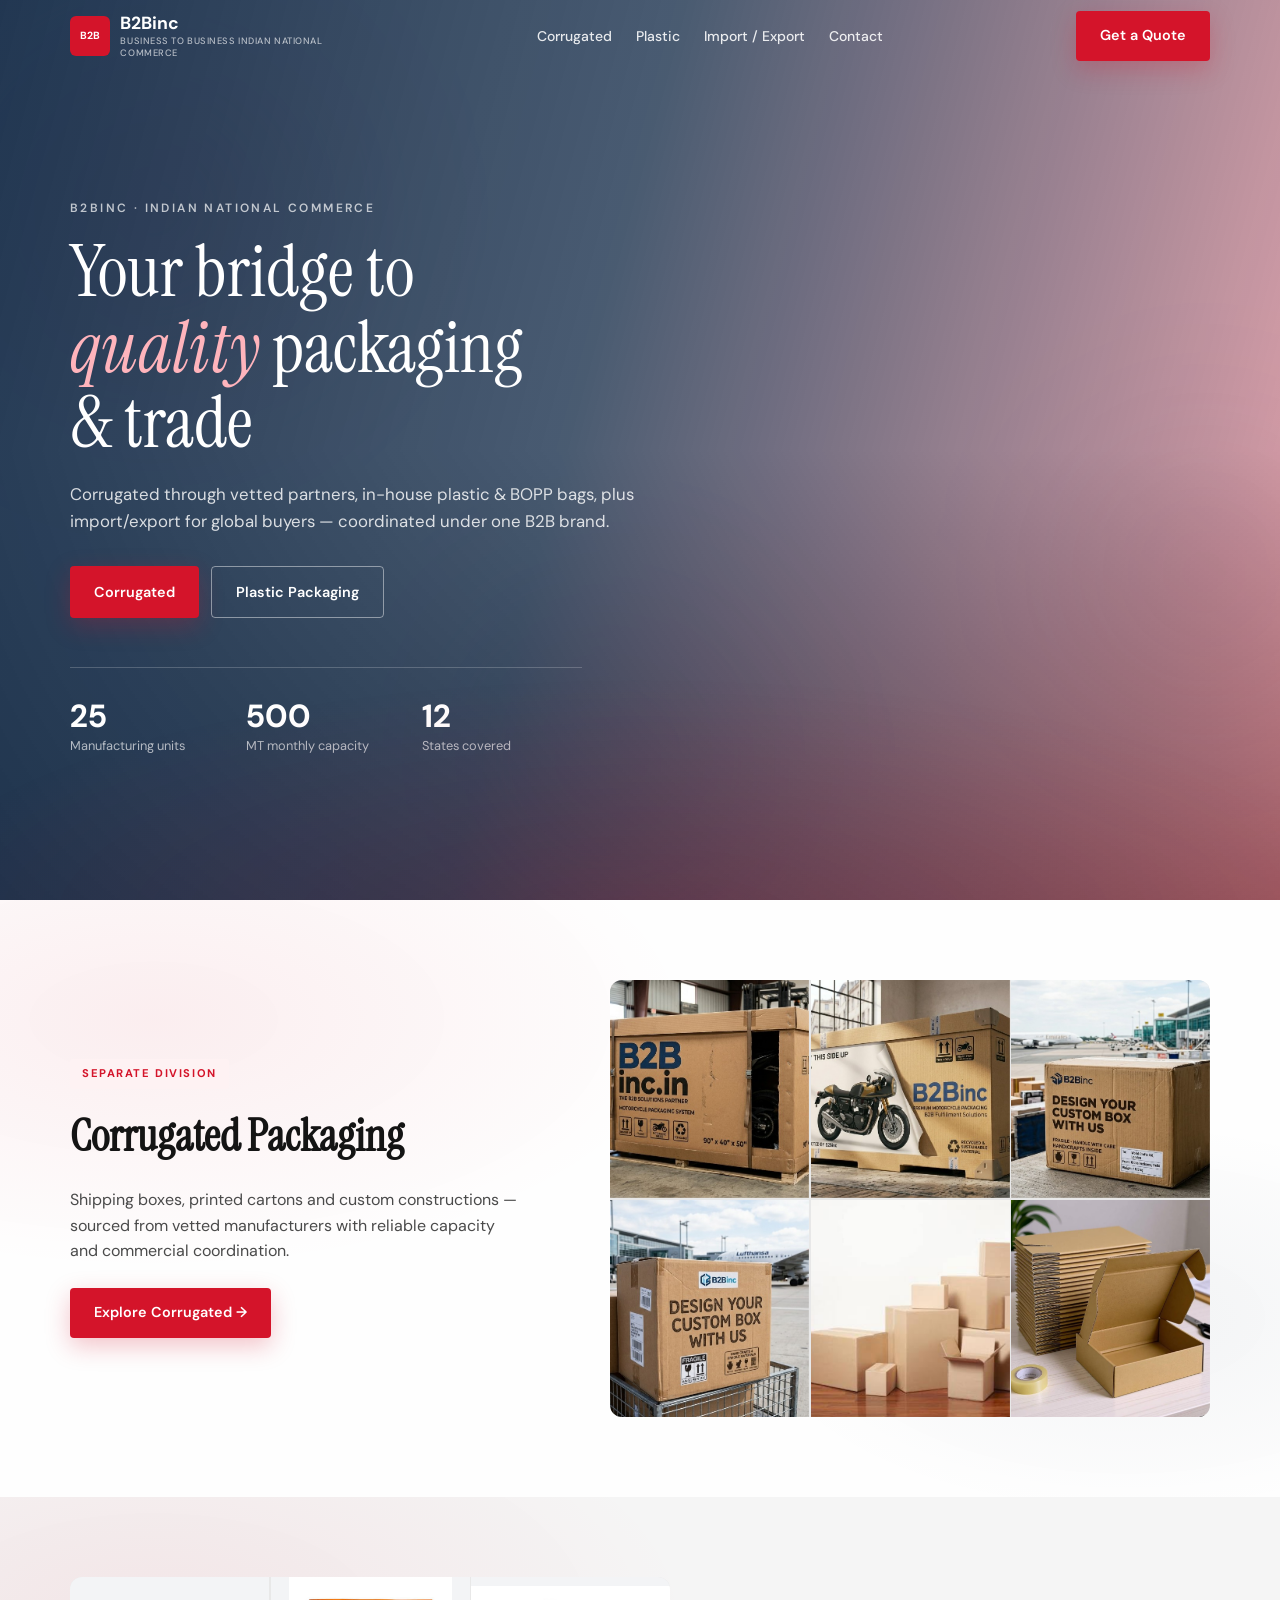
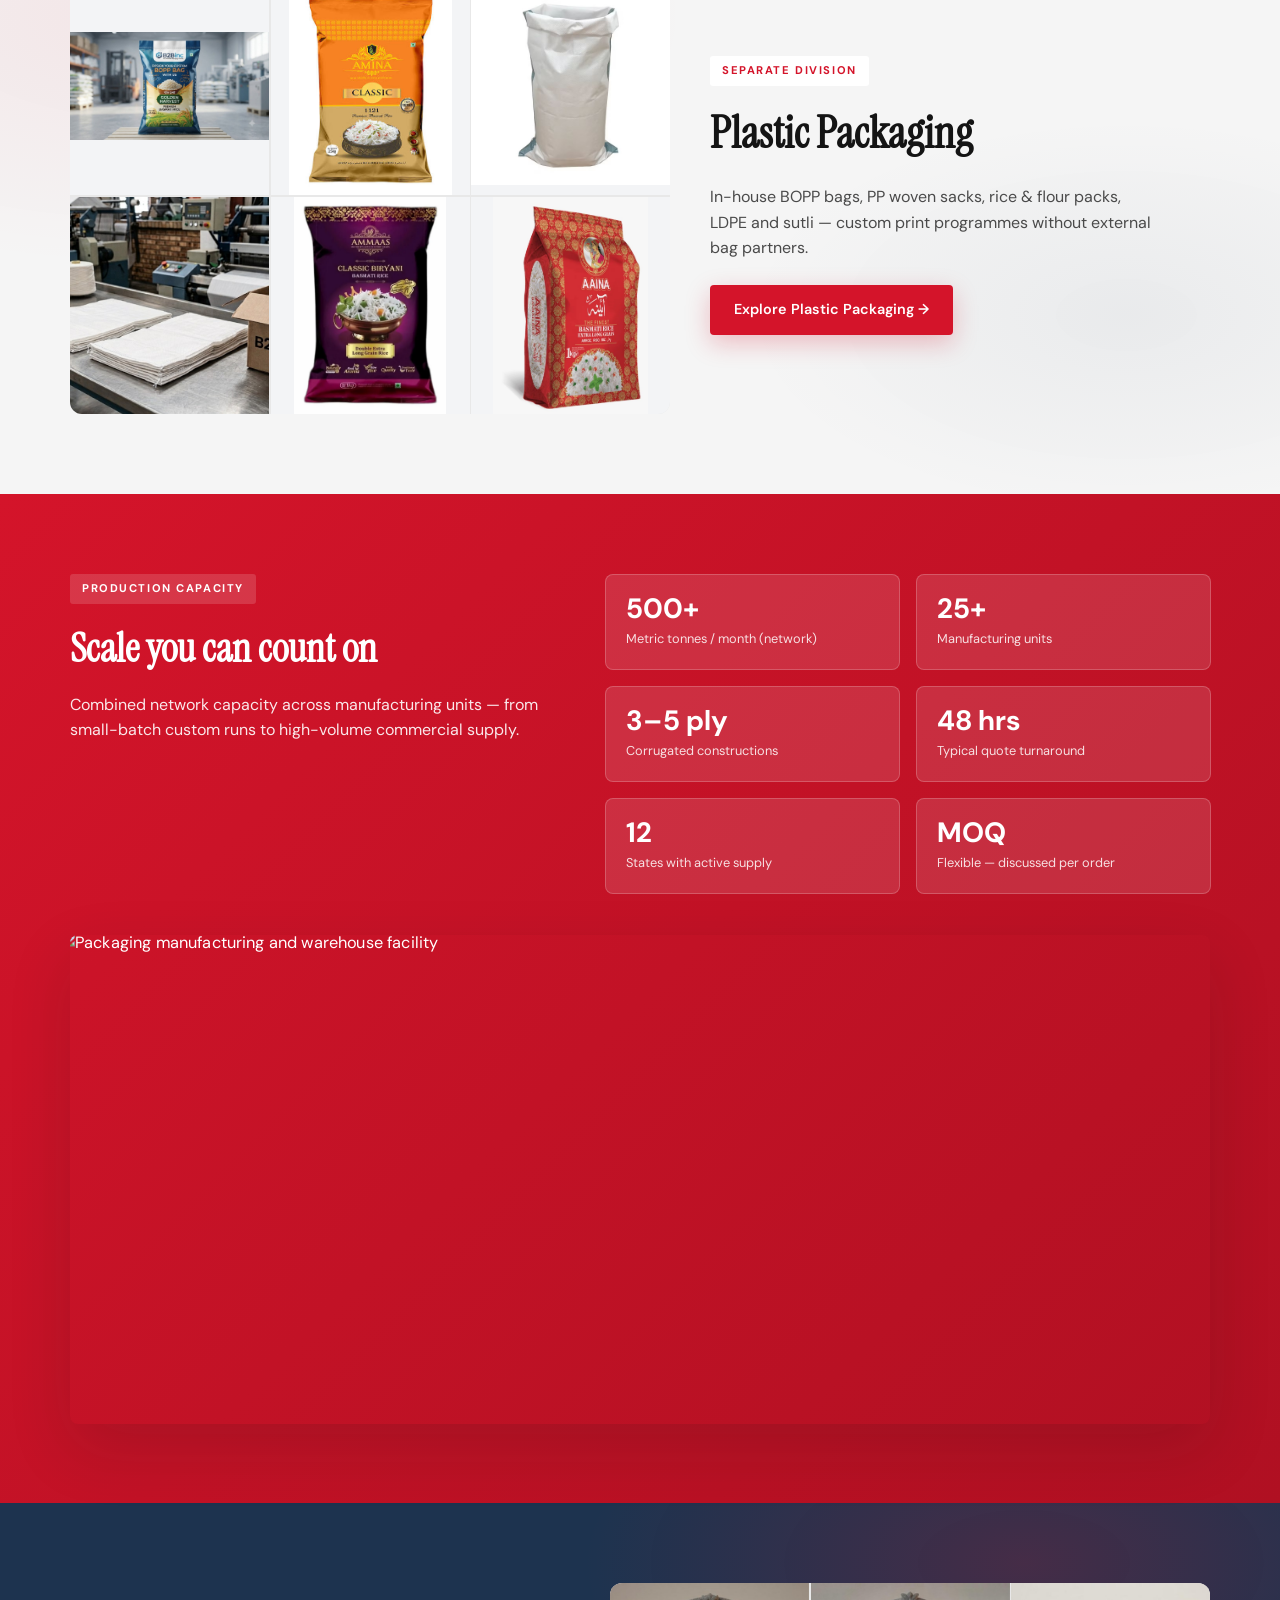
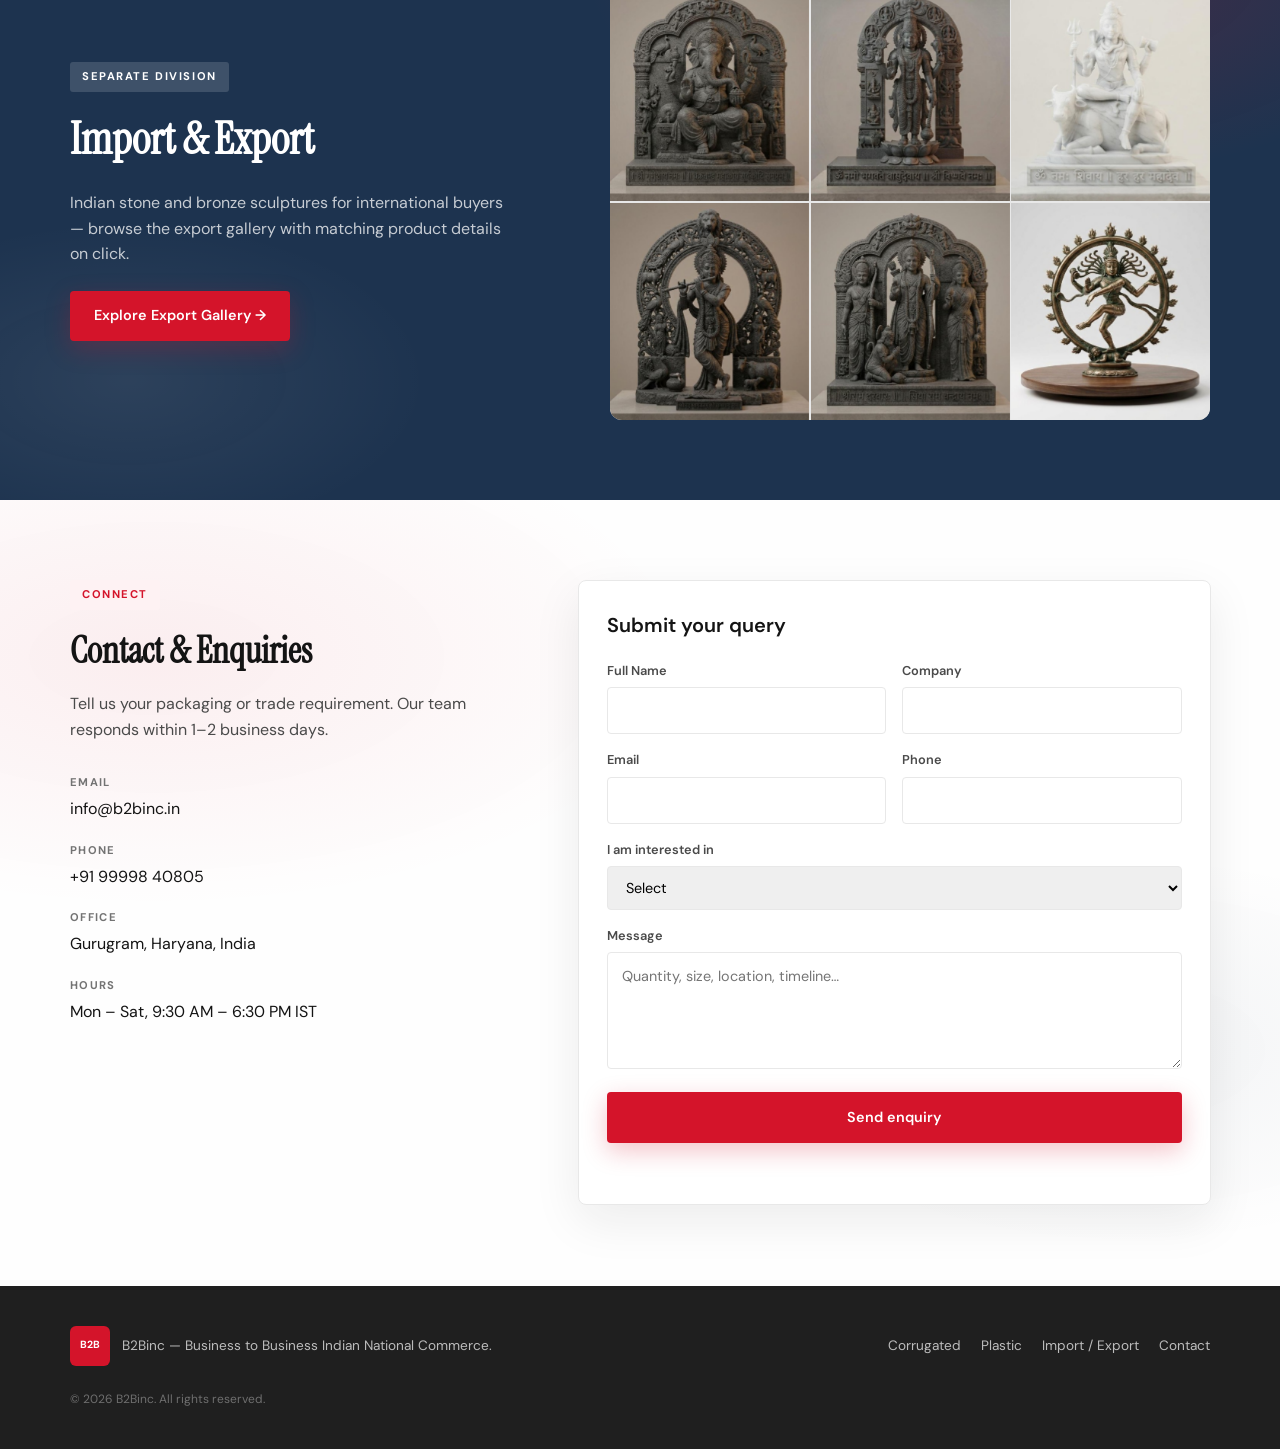
==== index.html @ 178c179b "Update packaging images and descriptions across multiple pages. Added new images for assorted boxes " ====
<!DOCTYPE html>
<html lang="en">
<head>
  <meta charset="UTF-8" />
  <meta name="viewport" content="width=device-width, initial-scale=1.0" />
  <meta name="description" content="B2Binc — Business to Business Indian National Commerce. Corrugated boxes, plastic packaging, BOPP bags & import/export." />
  <title>B2Binc | Corrugated, Plastic & Trade</title>
  <link rel="preconnect" href="https://fonts.googleapis.com" />
  <link rel="preconnect" href="https://fonts.gstatic.com" crossorigin />
  <link href="https://fonts.googleapis.com/css2?family=DM+Sans:ital,opsz,wght@0,9..40,400;0,9..40,500;0,9..40,600;0,9..40,700;1,9..40,400&family=Instrument+Serif:ital@0;1&display=swap" rel="stylesheet" />
  <link rel="stylesheet" href="css/style.css" />
</head>
<body class="page-home">
  <div class="progress-bar" id="progressBar" aria-hidden="true"></div>

  <header class="header" id="header">
    <div class="container header__inner">
      <a href="index.html" class="logo">
        <span class="logo__mark">B2B</span>
        <span class="logo__group">
          <span class="logo__text">B2Binc</span>
          <span class="logo__tagline">Business to Business Indian National Commerce</span>
        </span>
      </a>
      <nav class="nav" id="nav" aria-label="Main">
        <a href="corrugated.html">Corrugated</a>
        <a href="plastic-packaging.html">Plastic</a>
        <a href="import-export.html">Import / Export</a>
        <a href="#contact">Contact</a>
      </nav>
      <a href="#contact-form" class="btn btn--primary header__cta">Get a Quote</a>
      <button class="nav-toggle" id="navToggle" aria-label="Menu" aria-expanded="false">
        <span></span><span></span><span></span>
      </button>
    </div>
  </header>

  <main>
    <!-- HERO -->
    <section class="hero">
      <div class="hero__bg">
        <img
          src="assets/packaging/hero-warehouse.jpg"
          alt="Packaging warehouse"
          width="1920"
          height="1080"
          fetchpriority="high"
        />
        <div class="hero__overlay"></div>
      </div>
      <div class="container hero__content">
        <p class="hero__eyebrow reveal" data-reveal="fade-up" data-delay="0">B2Binc · Indian National Commerce</p>
        <h1 class="hero__title reveal" data-reveal="fade-up" data-delay="80">
          Your bridge to <em>quality</em> packaging &amp; trade
        </h1>
        <p class="hero__lead reveal" data-reveal="fade-up" data-delay="160">
          Corrugated through vetted partners, in-house plastic &amp; BOPP bags, plus import/export for global buyers — coordinated under one B2B brand.
        </p>
        <div class="hero__actions reveal" data-reveal="fade-up" data-delay="240">
          <a href="corrugated.html" class="btn btn--primary">Corrugated</a>
          <a href="plastic-packaging.html" class="btn btn--outline-light">Plastic Packaging</a>
        </div>
        <div class="hero__stats reveal" data-reveal="fade-up" data-delay="320">
          <div><strong data-count="25">0</strong><span>Manufacturing units</span></div>
          <div><strong data-count="500">0</strong><span>MT monthly capacity</span></div>
          <div><strong data-count="12">0</strong><span>States covered</span></div>
        </div>
      </div>
    </section>

    <!-- CORRUGATED TEASER (like Import/Export) -->
    <section class="section section--light" id="corrugated">
      <div class="container trade-teaser">
        <div class="trade-teaser__copy reveal" data-reveal="fade-right">
          <span class="tag">Separate Division</span>
          <h2>Corrugated Packaging</h2>
          <p>Shipping boxes, printed cartons and custom constructions — sourced from vetted manufacturers with reliable capacity and commercial coordination.</p>
          <a href="corrugated.html" class="btn btn--primary">Explore Corrugated →</a>
        </div>
        <div class="trade-mosaic reveal reveal-stagger" data-reveal="fade-left" aria-label="Corrugated product preview">
          <img src="assets/packaging/corr-moto-crate.jpg" alt="Motorcycle packaging crate" loading="lazy" class="trade-mosaic__item" />
          <img src="assets/packaging/corr-moto-premium.jpg" alt="Premium motorcycle packaging" loading="lazy" class="trade-mosaic__item" />
          <img src="assets/packaging/corr-airport-custom.jpg" alt="Custom corrugated export box" loading="lazy" class="trade-mosaic__item" />
          <img src="assets/packaging/corr-airport-fragile.jpg" alt="Fragile goods corrugated box" loading="lazy" class="trade-mosaic__item" />
          <img src="assets/packaging/corr-box-assortment.jpg" alt="Assorted corrugated shipping boxes" loading="lazy" class="trade-mosaic__item" />
          <img src="assets/packaging/corr-mailer-desk.jpg" alt="Corrugated mailer with flat packs" loading="lazy" class="trade-mosaic__item" />
        </div>
      </div>
    </section>

    <!-- PLASTIC TEASER (like Import/Export) — different image set -->
    <section class="section section--gray" id="plastic">
      <div class="container trade-teaser trade-teaser--flip">
        <div class="trade-teaser__copy reveal" data-reveal="fade-left">
          <span class="tag tag--dark">Separate Division</span>
          <h2>Plastic Packaging</h2>
          <p>In-house BOPP bags, PP woven sacks, rice &amp; flour packs, LDPE and sutli — custom print programmes without external bag partners.</p>
          <a href="plastic-packaging.html" class="btn btn--primary">Explore Plastic Packaging →</a>
        </div>
        <div class="trade-mosaic reveal reveal-stagger" data-reveal="fade-right" aria-label="Plastic packaging product preview">
          <img src="assets/packaging/bopp-custom-bag.jpg" alt="Custom BOPP bag" loading="lazy" class="trade-mosaic__item" />
          <img src="assets/packaging/bopp-rice-amin.jpg" alt="Printed rice BOPP bag" loading="lazy" class="trade-mosaic__item" />
          <img src="assets/packaging/woven-sack-standing.jpg" alt="PP woven sack" loading="lazy" class="trade-mosaic__item" />
          <img src="assets/packaging/plastic-production.jpg" alt="In-house plastic production" loading="lazy" class="trade-mosaic__item" />
          <img src="assets/packaging/bopp-rice-ammaas.jpg" alt="Laminated BOPP rice bag" loading="lazy" class="trade-mosaic__item" />
          <img src="assets/packaging/bopp-rice-aaina.jpg" alt="Retail rice pouch" loading="lazy" class="trade-mosaic__item" />
        </div>
      </div>
    </section>

    <!-- CAPACITY -->
    <section class="section section--red" id="capacity">
      <div class="container">
        <div class="capacity-layout">
          <div class="capacity-copy reveal" data-reveal="fade-right">
            <span class="tag tag--light">Production Capacity</span>
            <h2>Scale you can count on</h2>
            <p>Combined network capacity across manufacturing units — from small-batch custom runs to high-volume commercial supply.</p>
          </div>
          <div class="capacity-grid reveal reveal-stagger" data-reveal="fade-left" id="capacityGrid"></div>
        </div>
        <div class="capacity-visual reveal" data-reveal="zoom-in" data-delay="100">
          <img
            src="assets/packaging/hero-warehouse.jpg"
            alt="Packaging manufacturing and warehouse facility"
            width="1400"
            height="500"
            loading="lazy"
          />
        </div>
      </div>
    </section>

    <!-- IMPORT EXPORT TEASER -->
    <section class="section section--dark" id="trade">
      <div class="container trade-teaser">
        <div class="trade-teaser__copy reveal" data-reveal="fade-right">
          <span class="tag tag--light">Separate Division</span>
          <h2>Import &amp; Export</h2>
          <p>Indian stone and bronze sculptures for international buyers — browse the export gallery with matching product details on click.</p>
          <a href="import-export.html" class="btn btn--primary">Explore Export Gallery →</a>
        </div>
        <div class="trade-mosaic reveal reveal-stagger" data-reveal="fade-left" aria-label="Export sculpture preview">
          <img src="assets/export/ganesha-stone.jpg" alt="Lord Ganesha stone sculpture" loading="lazy" class="trade-mosaic__item" />
          <img src="assets/export/vishnu-stone.jpg" alt="Lord Vishnu stone sculpture" loading="lazy" class="trade-mosaic__item" />
          <img src="assets/export/shiva-marble.jpg" alt="Lord Shiva marble sculpture" loading="lazy" class="trade-mosaic__item" />
          <img src="assets/export/krishna-stone.jpg" alt="Lord Krishna stone sculpture" loading="lazy" class="trade-mosaic__item" />
          <img src="assets/export/ram-darbar.jpg" alt="Ram Darbar stone sculpture" loading="lazy" class="trade-mosaic__item" />
          <img src="assets/export/nataraja.jpg" alt="Nataraja bronze sculpture" loading="lazy" class="trade-mosaic__item" />
        </div>
      </div>
    </section>

    <!-- CONTACT -->
    <section class="section section--light" id="contact">
      <div class="container contact-layout">
        <div class="contact-info reveal" data-reveal="fade-right">
          <span class="tag">Connect</span>
          <h2>Contact &amp; Enquiries</h2>
          <p>Tell us your packaging or trade requirement. Our team responds within 1–2 business days.</p>
          <ul class="contact-list">
            <li>
              <strong>Email</strong>
              <a href="mailto:info@b2binc.in">info@b2binc.in</a>
            </li>
            <li>
              <strong>Phone</strong>
              <a href="tel:+919999840805">+91 99998 40805</a>
            </li>
            <li>
              <strong>Office</strong>
              <span>Gurugram, Haryana, India</span>
            </li>
            <li>
              <strong>Hours</strong>
              <span>Mon – Sat, 9:30 AM – 6:30 PM IST</span>
            </li>
          </ul>
        </div>
        <div class="reveal" id="contact-form" data-reveal="fade-left" data-delay="80">
          <form class="form" id="queryForm" novalidate>
            <h3>Submit your query</h3>
            <input type="checkbox" name="botcheck" class="hp" tabindex="-1" autocomplete="off" aria-hidden="true" />
            <div class="form__row">
              <div class="form__field">
                <label for="name">Full Name</label>
                <input type="text" id="name" name="name" required autocomplete="name" />
              </div>
              <div class="form__field">
                <label for="company">Company</label>
                <input type="text" id="company" name="company" required />
              </div>
            </div>
            <div class="form__row">
              <div class="form__field">
                <label for="email">Email</label>
                <input type="email" id="email" name="email" required autocomplete="email" />
              </div>
              <div class="form__field">
                <label for="phone">Phone</label>
                <input type="tel" id="phone" name="phone" required />
              </div>
            </div>
            <div class="form__field">
              <label for="interest">I am interested in</label>
              <select id="interest" name="interest" required>
                <option value="">Select</option>
                <option>Corrugated Packaging</option>
                <option>Plastic / BOPP Bags</option>
                <option>Import / Export</option>
                <option>General Enquiry</option>
              </select>
            </div>
            <div class="form__field">
              <label for="message">Message</label>
              <textarea id="message" name="message" rows="4" required placeholder="Quantity, size, location, timeline…"></textarea>
            </div>
            <button type="submit" class="btn btn--primary btn--full" id="formSubmitBtn">Send enquiry</button>
            <p class="form__note" id="formNote" role="status"></p>
          </form>
        </div>
      </div>
    </section>
  </main>

  <footer class="footer">
    <div class="container footer__inner">
      <div class="footer__brand">
        <span class="logo__mark">B2B</span>
        <p>B2Binc — Business to Business Indian National Commerce.</p>
      </div>
      <nav class="footer__nav">
        <a href="corrugated.html">Corrugated</a>
        <a href="plastic-packaging.html">Plastic</a>
        <a href="import-export.html">Import / Export</a>
        <a href="#contact">Contact</a>
      </nav>
      <p class="footer__copy">© <span id="year"></span> B2Binc. All rights reserved.</p>
    </div>
  </footer>

  <script src="js/data.js"></script>
  <script src="js/main.js"></script>
</body>
</html>
---- css/style.css ----
/* B2Binc — White & Red B2B Theme */

:root {
  --red: #d4142a;
  --red-dark: #b01022;
  --red-soft: #fef2f3;
  --white: #ffffff;
  --ink: #141414;
  --gray-900: #1f1f1f;
  --gray-700: #4a4a4a;
  --gray-500: #737373;
  --gray-200: #e8e8e8;
  --gray-100: #f5f5f5;
  --navy: #0f2744;
  --ease: cubic-bezier(0.22, 1, 0.36, 1);
  --font: "DM Sans", system-ui, sans-serif;
  --font-display: "Instrument Serif", Georgia, serif;
  --header-h: 4.5rem;
  --shadow: 0 16px 48px rgba(20, 20, 20, 0.08);
  --shadow-lg: 0 24px 64px rgba(20, 20, 20, 0.14);
}

*, *::before, *::after { box-sizing: border-box; margin: 0; padding: 0; }

html { scroll-behavior: smooth; scroll-padding-top: var(--header-h); }

body {
  font-family: var(--font);
  color: var(--ink);
  background: #f7f7f8;
  line-height: 1.6;
  overflow-x: hidden;
  -webkit-font-smoothing: antialiased;
  --scroll-progress: 0;
  --scroll-y: 0px;
}

/* Scroll-linked background atmosphere */
.scroll-atmosphere {
  position: fixed;
  inset: 0;
  z-index: 0;
  pointer-events: none;
  overflow: hidden;
}

.scroll-atmosphere__orb {
  position: absolute;
  border-radius: 50%;
  filter: blur(70px);
  opacity: 0.7;
  will-change: transform;
  transform: translate3d(0, 0, 0);
}

.scroll-atmosphere__orb--a {
  width: min(58vw, 560px);
  height: min(58vw, 560px);
  top: -8%;
  left: -10%;
  background: radial-gradient(circle, rgba(212, 20, 42, 0.28) 0%, rgba(212, 20, 42, 0) 70%);
}

.scroll-atmosphere__orb--b {
  width: min(48vw, 460px);
  height: min(48vw, 460px);
  top: 38%;
  right: -12%;
  background: radial-gradient(circle, rgba(15, 39, 68, 0.16) 0%, rgba(15, 39, 68, 0) 70%);
}

.scroll-atmosphere__orb--c {
  width: min(52vw, 500px);
  height: min(52vw, 500px);
  bottom: -12%;
  left: 28%;
  background: radial-gradient(circle, rgba(212, 20, 42, 0.18) 0%, rgba(245, 245, 245, 0) 68%);
}

.scroll-atmosphere__grain {
  position: absolute;
  inset: -20%;
  opacity: 0.04;
  background-image:
    radial-gradient(rgba(20, 20, 20, 0.55) 0.6px, transparent 0.7px);
  background-size: 18px 18px;
  transform: translate3d(0, calc(var(--scroll-y) * -0.04), 0);
}

main,
.footer {
  position: relative;
  z-index: 1;
}

.section--light,
.section--gray {
  background-image:
    radial-gradient(900px 420px at 12% calc(20% + var(--scroll-progress) * 40%), rgba(212, 20, 42, 0.07), transparent 60%),
    radial-gradient(700px 360px at 88% calc(70% - var(--scroll-progress) * 30%), rgba(15, 39, 68, 0.05), transparent 55%);
  background-repeat: no-repeat;
}

.section--dark {
  background-image:
    radial-gradient(800px 400px at 80% calc(10% + var(--scroll-progress) * 35%), rgba(212, 20, 42, 0.22), transparent 55%),
    radial-gradient(600px 320px at 10% calc(80% - var(--scroll-progress) * 25%), rgba(255, 255, 255, 0.07), transparent 50%);
  background-repeat: no-repeat;
}

.page-hero,
.hero {
  position: relative;
  overflow: hidden;
}

.page-hero::after,
.hero::after {
  content: "";
  position: absolute;
  inset: auto -10% -30% -10%;
  height: 55%;
  background: radial-gradient(ellipse at center, rgba(212, 20, 42, 0.16), transparent 70%);
  transform: translate3d(0, calc(var(--scroll-y) * 0.12), 0);
  pointer-events: none;
  z-index: 1;
}

img { max-width: 100%; display: block; height: auto; }
a { color: inherit; text-decoration: none; }
button { font: inherit; cursor: pointer; border: none; background: none; }
ul { list-style: none; }

.container {
  width: min(1140px, calc(100% - 2rem));
  margin-inline: auto;
}

/* Progress */
.progress-bar {
  position: fixed;
  top: 0;
  left: 0;
  height: 3px;
  width: 0%;
  background: linear-gradient(90deg, var(--red), #ff6b6b);
  z-index: 200;
}

/* Buttons */
.btn {
  display: inline-flex;
  align-items: center;
  justify-content: center;
  padding: 0.85rem 1.5rem;
  font-size: 0.9rem;
  font-weight: 600;
  border-radius: 4px;
  transition: transform 0.25s var(--ease), background 0.25s, box-shadow 0.25s, color 0.25s;
}

.btn:hover { transform: translateY(-2px); }

.btn--primary {
  background: var(--red);
  color: var(--white);
  box-shadow: 0 8px 24px rgba(212, 20, 42, 0.25);
}

.btn--primary:hover { background: var(--red-dark); }

.btn--outline-light {
  border: 1.5px solid rgba(255,255,255,0.45);
  color: var(--white);
}

.btn--outline-light:hover { background: rgba(255,255,255,0.1); }

.btn--full { width: 100%; }

/* Header */
.header {
  position: fixed;
  inset: 0 0 auto;
  z-index: 100;
  height: var(--header-h);
  transition: background 0.35s, box-shadow 0.35s;
}

.header.is-scrolled,
.header--solid {
  background: rgba(255,255,255,0.96);
  backdrop-filter: blur(12px);
  box-shadow: 0 1px 0 var(--gray-200);
}

.header.is-scrolled .logo__text,
.header--solid .logo__text { color: var(--ink); }

.header.is-scrolled .nav a,
.header--solid .nav a { color: var(--gray-700); }

.header.is-scrolled .nav a:hover,
.header--solid .nav a:hover { color: var(--red); }

.header__inner {
  display: flex;
  align-items: center;
  justify-content: space-between;
  height: 100%;
  gap: 1rem;
}

.logo {
  display: flex;
  align-items: center;
  gap: 0.65rem;
  z-index: 101;
}

.logo__mark {
  display: grid;
  place-items: center;
  min-width: 40px;
  height: 40px;
  padding: 0 0.35rem;
  background: var(--red);
  color: var(--white);
  font-weight: 700;
  font-size: 0.65rem;
  border-radius: 6px;
  letter-spacing: 0.02em;
}

.logo__text {
  font-weight: 700;
  font-size: 1.1rem;
  color: var(--white);
  transition: color 0.35s;
  line-height: 1.15;
}

.logo__group {
  display: flex;
  flex-direction: column;
  min-width: 0;
}

.logo__tagline {
  display: none;
  font-size: 0.58rem;
  font-weight: 500;
  letter-spacing: 0.06em;
  text-transform: uppercase;
  color: rgba(255,255,255,0.65);
  max-width: 14rem;
  line-height: 1.3;
  margin-top: 0.15rem;
}

.header.is-scrolled .logo__tagline,
.header--solid .logo__tagline {
  color: var(--gray-500);
}

@media (min-width: 1100px) {
  .logo__tagline { display: block; }
}

.logo__text span { color: var(--red); font-weight: 600; }

.header--solid .logo__text span,
.header.is-scrolled .logo__text span { color: var(--red); }

.nav {
  display: flex;
  gap: 1.5rem;
}

.nav a {
  font-size: 0.875rem;
  font-weight: 500;
  color: rgba(255,255,255,0.88);
  transition: color 0.25s;
}

.nav a.is-active,
.nav a:hover { color: var(--red); }

.header__cta { display: none; }

.nav-toggle {
  display: none;
  flex-direction: column;
  gap: 5px;
  width: 28px;
  z-index: 101;
}

.nav-toggle span {
  display: block;
  height: 2px;
  background: var(--white);
  transition: transform 0.3s, opacity 0.3s;
}

.header.is-scrolled .nav-toggle span,
.header--solid .nav-toggle span { background: var(--ink); }

.nav-toggle.is-open span:nth-child(1) { transform: translateY(7px) rotate(45deg); }
.nav-toggle.is-open span:nth-child(2) { opacity: 0; }
.nav-toggle.is-open span:nth-child(3) { transform: translateY(-7px) rotate(-45deg); }

@media (min-width: 900px) {
  .header__cta { display: inline-flex; }
}

@media (max-width: 899px) {
  .nav-toggle { display: flex; }
  .nav {
    position: fixed;
    inset: 0;
    flex-direction: column;
    align-items: center;
    justify-content: center;
    gap: 1.25rem;
    background: var(--white);
    opacity: 0;
    pointer-events: none;
    transition: opacity 0.35s;
  }
  .nav.is-open {
    opacity: 1;
    pointer-events: auto;
  }
  .nav a { color: var(--ink); font-size: 1.15rem; }
}

/* Hero */
.hero {
  position: relative;
  min-height: 100svh;
  display: flex;
  align-items: center;
  color: var(--white);
}

.hero__bg {
  position: absolute;
  inset: 0;
  z-index: 0;
}

.hero__bg img {
  width: 100%;
  height: 100%;
  object-fit: cover;
  transform: scale(1.06);
  animation: heroZoom 12s var(--ease) forwards;
}

@keyframes heroZoom {
  to { transform: scale(1); }
}

.hero__overlay {
  position: absolute;
  inset: 0;
  background:
    linear-gradient(105deg, rgba(15,39,68,0.92) 0%, rgba(15,39,68,0.75) 45%, rgba(212,20,42,0.35) 100%),
    linear-gradient(to top, rgba(0,0,0,0.5), transparent 50%);
}

.hero__content {
  position: relative;
  z-index: 1;
  padding: calc(var(--header-h) + 3rem) 0 4rem;
}

.hero__eyebrow {
  font-size: 0.75rem;
  font-weight: 600;
  letter-spacing: 0.2em;
  text-transform: uppercase;
  color: rgba(255,255,255,0.7);
}

.hero__title {
  font-family: var(--font-display);
  font-size: clamp(2.75rem, 7vw, 4.5rem);
  font-weight: 400;
  line-height: 1.05;
  max-width: 14ch;
  margin-top: 1rem;
}

.hero__title em {
  font-style: italic;
  color: #ffb4bc;
}

.hero__lead {
  max-width: 36rem;
  margin-top: 1.25rem;
  font-size: 1.05rem;
  color: rgba(255,255,255,0.82);
}

.hero__actions {
  display: flex;
  flex-wrap: wrap;
  gap: 0.75rem;
  margin-top: 2rem;
}

.hero__stats {
  display: grid;
  grid-template-columns: repeat(3, 1fr);
  gap: 1rem;
  margin-top: 3rem;
  max-width: 32rem;
  padding-top: 2rem;
  border-top: 1px solid rgba(255,255,255,0.2);
}

.hero__stats strong {
  display: block;
  font-size: 2rem;
  font-weight: 700;
  line-height: 1;
}

.hero__stats span {
  font-size: 0.8rem;
  color: rgba(255,255,255,0.65);
}

/* Sections */
.section { padding: 5rem 0; }
.section--light { background-color: rgba(255, 255, 255, 0.82); }
.section--gray { background-color: rgba(245, 245, 245, 0.86); }
.section--dark { background-color: rgba(15, 39, 68, 0.94); color: var(--white); }
.section--red {
  background: linear-gradient(135deg, var(--red) 0%, var(--red-dark) 100%);
  color: var(--white);
}

.section-head {
  max-width: 38rem;
  margin-bottom: 3rem;
}

.section-head h2 {
  font-family: var(--font-display);
  font-size: clamp(2rem, 4.5vw, 2.75rem);
  font-weight: 400;
  line-height: 1.1;
  margin-top: 0.75rem;
}

.section-head p {
  margin-top: 0.75rem;
  color: var(--gray-700);
}

.section--dark .section-head p,
.section--red .section-head p { color: rgba(255,255,255,0.75); }

.tag {
  display: inline-block;
  padding: 0.35rem 0.75rem;
  font-size: 0.7rem;
  font-weight: 700;
  letter-spacing: 0.14em;
  text-transform: uppercase;
  color: var(--red);
  background: var(--red-soft);
  border-radius: 3px;
}

.tag--dark { background: var(--white); }
.tag--light { background: rgba(255,255,255,0.15); color: var(--white); }

/* Split */
.split {
  display: grid;
  gap: 2.5rem;
  align-items: center;
  margin-bottom: 3rem;
}

@media (min-width: 768px) {
  .split { grid-template-columns: 1fr 1fr; }
}

.split__media {
  position: relative;
  border-radius: 8px;
  overflow: hidden;
  box-shadow: var(--shadow-lg);
}

.split__media img {
  width: 100%;
  aspect-ratio: 4/3;
  object-fit: cover;
  transition: transform 0.7s var(--ease);
}

.split__media:hover img { transform: scale(1.04); }

.split__badge {
  position: absolute;
  bottom: 1rem;
  left: 1rem;
  padding: 0.5rem 0.85rem;
  background: var(--white);
  font-size: 0.75rem;
  font-weight: 700;
  border-radius: 4px;
  box-shadow: var(--shadow);
}

.split__content h3 {
  font-family: var(--font-display);
  font-size: 1.75rem;
  margin-bottom: 1rem;
}

.check-list li {
  position: relative;
  padding-left: 1.5rem;
  margin-bottom: 0.65rem;
  font-size: 0.95rem;
  color: var(--gray-700);
}

.check-list li::before {
  content: "";
  position: absolute;
  left: 0;
  top: 0.55em;
  width: 8px;
  height: 8px;
  background: var(--red);
  border-radius: 2px;
}

.split__content .btn { margin-top: 1.5rem; }

/* Feature cards */
.card-grid {
  display: grid;
  gap: 1.25rem;
}

@media (min-width: 768px) {
  .card-grid { grid-template-columns: repeat(3, 1fr); }
}

.feature-card {
  background: var(--white);
  border: 1px solid var(--gray-200);
  border-radius: 8px;
  overflow: hidden;
  transition: transform 0.35s var(--ease), box-shadow 0.35s;
}

.feature-card:hover {
  transform: translateY(-6px);
  box-shadow: var(--shadow-lg);
}

.feature-card img {
  width: 100%;
  aspect-ratio: 16/10;
  object-fit: cover;
}

.feature-card__body {
  padding: 1.25rem;
}

.feature-card__body h4 {
  font-size: 1.05rem;
  font-weight: 600;
}

.feature-card__body p {
  margin-top: 0.4rem;
  font-size: 0.875rem;
  color: var(--gray-700);
}

/* Filter */
.filter-bar {
  display: flex;
  flex-wrap: wrap;
  gap: 0.5rem;
  margin-bottom: 2rem;
}

.filter-btn {
  padding: 0.5rem 1rem;
  font-size: 0.8rem;
  font-weight: 600;
  border: 1px solid var(--gray-200);
  border-radius: 4px;
  background: var(--white);
  color: var(--gray-700);
  transition: all 0.25s;
}

.filter-btn.is-active,
.filter-btn:hover {
  background: var(--red);
  border-color: var(--red);
  color: var(--white);
}

/* Partners */
.partner-grid {
  display: grid;
  gap: 1.25rem;
}

@media (min-width: 640px) {
  .partner-grid { grid-template-columns: repeat(2, 1fr); }
}

@media (min-width: 960px) {
  .partner-grid { grid-template-columns: repeat(3, 1fr); }
}

.partner-card {
  background: var(--white);
  border: 1px solid var(--gray-200);
  border-radius: 8px;
  padding: 1.5rem;
  transition: transform 0.3s var(--ease), border-color 0.3s;
}

.partner-card:hover {
  transform: translateY(-4px);
  border-color: var(--red);
  box-shadow: var(--shadow);
}

.partner-card__cat {
  font-size: 0.7rem;
  font-weight: 700;
  text-transform: uppercase;
  letter-spacing: 0.1em;
  color: var(--red);
}

.partner-card h3 {
  margin-top: 0.5rem;
  font-size: 1.1rem;
  font-weight: 600;
}

.partner-card__loc {
  font-size: 0.8rem;
  color: var(--gray-500);
  margin-top: 0.25rem;
}

.partner-card p {
  margin-top: 0.75rem;
  font-size: 0.875rem;
  color: var(--gray-700);
}

.partner-card__tags {
  display: flex;
  flex-wrap: wrap;
  gap: 0.35rem;
  margin-top: 1rem;
}

.partner-card__tags span {
  font-size: 0.7rem;
  padding: 0.25rem 0.5rem;
  background: var(--gray-100);
  border-radius: 3px;
  color: var(--gray-700);
}

/* Capacity */
.capacity-layout {
  display: grid;
  gap: 2.5rem;
  margin-bottom: 2.5rem;
}

@media (min-width: 768px) {
  .capacity-layout { grid-template-columns: 0.9fr 1.1fr; align-items: start; }
}

.capacity-copy h2 {
  font-family: var(--font-display);
  font-size: clamp(2rem, 4vw, 2.5rem);
  margin-top: 0.75rem;
}

.capacity-copy p {
  margin-top: 0.75rem;
  opacity: 0.9;
}

.capacity-grid {
  display: grid;
  grid-template-columns: repeat(2, 1fr);
  gap: 1rem;
}

.capacity-item {
  background: rgba(255,255,255,0.12);
  border: 1px solid rgba(255,255,255,0.2);
  border-radius: 8px;
  padding: 1.25rem;
  backdrop-filter: blur(4px);
}

.capacity-item strong {
  display: block;
  font-size: 1.75rem;
  font-weight: 700;
  line-height: 1;
}

.capacity-item span {
  display: block;
  margin-top: 0.35rem;
  font-size: 0.8rem;
  opacity: 0.85;
}

.capacity-visual {
  border-radius: 8px;
  overflow: hidden;
  box-shadow: var(--shadow-lg);
}

.capacity-visual img {
  width: 100%;
  aspect-ratio: 21/9;
  object-fit: cover;
}

/* Trade teaser */
.trade-teaser {
  display: grid;
  gap: 2.5rem;
  align-items: center;
}

@media (min-width: 900px) {
  .trade-teaser { grid-template-columns: 1fr 1.2fr; }
}

.trade-teaser__copy h2 {
  font-family: var(--font-display);
  font-size: clamp(2rem, 4vw, 2.75rem);
  margin-top: 0.75rem;
}

.trade-teaser__copy p {
  margin-top: 1rem;
  color: rgba(255,255,255,0.75);
  max-width: 28rem;
}

.section--light .trade-teaser__copy p,
.section--gray .trade-teaser__copy p {
  color: var(--gray-700);
}

.trade-teaser__copy .btn { margin-top: 1.5rem; }

/* Trade image mosaic (homepage) — tight 3×2, no empty gutters */
.trade-mosaic {
  display: grid;
  grid-template-columns: repeat(3, 1fr);
  grid-auto-rows: minmax(148px, 17vw);
  gap: 2px;
  border-radius: 12px;
  overflow: hidden;
  background: var(--gray-200);
}

.trade-mosaic__item {
  width: 100%;
  height: 100%;
  min-height: 0;
  object-fit: cover;
  object-position: center;
  border-radius: 0;
  border: none;
  display: block;
  transition: transform 0.45s var(--ease), filter 0.45s;
}

.trade-mosaic__item:hover {
  transform: scale(1.05);
  z-index: 2;
  filter: brightness(1.05);
}

/* Keep modifiers harmless — equal cells look cleaner */
.trade-mosaic__item--tall,
.trade-mosaic__item--wide {
  grid-row: auto;
  grid-column: auto;
}

@media (max-width: 640px) {
  .trade-mosaic {
    grid-template-columns: repeat(2, 1fr);
    grid-auto-rows: minmax(120px, 34vw);
    gap: 2px;
  }
}


.trade-preview-grid {
  display: grid;
  grid-template-columns: repeat(2, 1fr);
  gap: 0.75rem;
}

.trade-preview-item {
  position: relative;
  border-radius: 8px;
  overflow: hidden;
  aspect-ratio: 1;
}

.trade-preview-item img {
  width: 100%;
  height: 100%;
  object-fit: cover;
  transition: transform 0.5s var(--ease);
}

.trade-preview-item:hover img { transform: scale(1.08); }

.trade-preview-item span {
  position: absolute;
  inset: auto 0 0;
  padding: 0.75rem;
  background: linear-gradient(transparent, rgba(0,0,0,0.75));
  font-size: 0.8rem;
  font-weight: 600;
}

/* Contact */
.contact-layout {
  display: grid;
  gap: 2.5rem;
}

@media (min-width: 900px) {
  .contact-layout { grid-template-columns: 0.85fr 1.15fr; }
}

.contact-info h2 {
  font-family: var(--font-display);
  font-size: 2.25rem;
  margin-top: 0.75rem;
}

.contact-info > p {
  margin-top: 0.75rem;
  color: var(--gray-700);
}

.contact-list {
  margin-top: 2rem;
}

.contact-list li {
  margin-bottom: 1.25rem;
}

.contact-list strong {
  display: block;
  font-size: 0.7rem;
  text-transform: uppercase;
  letter-spacing: 0.12em;
  color: var(--gray-500);
}

.contact-list a,
.contact-list span {
  display: block;
  margin-top: 0.25rem;
  font-size: 1rem;
  color: var(--ink);
}

.contact-list a:hover { color: var(--red); }

/* Form */
.form {
  background: var(--white);
  border: 1px solid var(--gray-200);
  border-radius: 8px;
  padding: 1.75rem;
  box-shadow: var(--shadow);
}

.form h3 {
  font-size: 1.25rem;
  font-weight: 600;
  margin-bottom: 1.25rem;
}

.form__row {
  display: grid;
  gap: 1rem;
}

@media (min-width: 560px) {
  .form__row { grid-template-columns: 1fr 1fr; }
}

.form__field { margin-bottom: 1rem; }

.form__field label {
  display: block;
  font-size: 0.8rem;
  font-weight: 600;
  margin-bottom: 0.35rem;
  color: var(--gray-700);
}

.form__field input,
.form__field select,
.form__field textarea {
  width: 100%;
  padding: 0.7rem 0.85rem;
  font: inherit;
  font-size: 0.9rem;
  border: 1px solid var(--gray-200);
  border-radius: 4px;
  outline: none;
  transition: border-color 0.2s, box-shadow 0.2s;
}

.form__field input:focus,
.form__field select:focus,
.form__field textarea:focus {
  border-color: var(--red);
  box-shadow: 0 0 0 3px rgba(212,20,42,0.12);
}

.form__field input.is-error,
.form__field textarea.is-error { border-color: var(--red); }

.form__note {
  margin-top: 0.85rem;
  font-size: 0.9rem;
  line-height: 1.45;
  min-height: 1.4em;
}

.form__note.is-success {
  color: #15803d;
  background: #f0fdf4;
  border: 1px solid #bbf7d0;
  border-radius: 8px;
  padding: 0.75rem 0.9rem;
}

.form__note.is-error {
  color: var(--red);
  background: var(--red-soft);
  border: 1px solid #fecaca;
  border-radius: 8px;
  padding: 0.75rem 0.9rem;
}

.form__hint {
  margin-top: 0.85rem;
  font-size: 0.78rem;
  line-height: 1.45;
  color: var(--gray-500);
}

.form__hint a {
  color: var(--red);
  font-weight: 600;
}

.hp { position: absolute; left: -9999px; opacity: 0; }

/* Export page */
.page-hero {
  position: relative;
  padding: calc(var(--header-h) + 4rem) 0 4rem;
  color: var(--white);
}

.page-hero__bg {
  position: absolute;
  inset: 0;
  z-index: 0;
}

.page-hero__bg img {
  width: 100%;
  height: 100%;
  object-fit: cover;
}

.page-hero__bg.hero-carousel img.hero-carousel__slide {
  position: absolute;
  inset: 0;
  width: 100%;
  height: 100%;
  object-fit: cover;
  opacity: 0;
  transition: opacity 1s ease;
  z-index: 0;
}

.page-hero__bg.hero-carousel img.hero-carousel__slide.is-active {
  opacity: 1;
  z-index: 1;
}

.page-hero__overlay {
  position: absolute;
  inset: 0;
  background: linear-gradient(135deg, rgba(15,39,68,0.9), rgba(212,20,42,0.55));
  z-index: 2;
}

.hero-carousel__dots,
.image-carousel__dots {
  position: absolute;
  left: 50%;
  bottom: 1.25rem;
  transform: translateX(-50%);
  display: flex;
  gap: 0.5rem;
  z-index: 3;
}

.hero-carousel__dots button,
.image-carousel__dots button {
  width: 0.55rem;
  height: 0.55rem;
  padding: 0;
  border: 0;
  border-radius: 999px;
  background: rgba(255, 255, 255, 0.45);
  cursor: pointer;
  transition: background 0.25s ease, transform 0.25s ease;
}

.hero-carousel__dots button.is-active,
.image-carousel__dots button.is-active {
  background: var(--white);
  transform: scale(1.25);
}

.image-carousel {
  position: relative;
  max-width: 56rem;
  margin: 0 auto;
  border-radius: 1rem;
  overflow: hidden;
  background: #e8eaee;
  box-shadow: 0 12px 40px rgba(15, 39, 68, 0.12);
}

.image-carousel__viewport {
  position: relative;
  aspect-ratio: 16 / 9;
}

.image-carousel__slide {
  position: absolute;
  inset: 0;
  width: 100%;
  height: 100%;
  object-fit: cover;
  opacity: 0;
  transition: opacity 0.9s ease;
}

.image-carousel__slide.is-active {
  opacity: 1;
  z-index: 1;
}

.image-carousel__dots {
  bottom: 1rem;
}

.image-carousel__dots button {
  background: rgba(15, 39, 68, 0.35);
}

.image-carousel__dots button.is-active {
  background: var(--red, #d4142a);
}


.page-hero__content {
  position: relative;
  z-index: 1;
  max-width: 40rem;
}

.page-hero__content h1 {
  font-family: var(--font-display);
  font-size: clamp(2.25rem, 5vw, 3.25rem);
  margin-top: 0.75rem;
}

.page-hero__content p {
  margin-top: 1rem;
  color: rgba(255,255,255,0.82);
}

/* Export showcase strip */
.export-showcase {
  padding: 3rem 0;
  background: var(--gray-100);
  border-bottom: 1px solid var(--gray-200);
}

.export-showcase__head {
  margin-bottom: 1.75rem;
}

.export-showcase__head h2 {
  font-family: var(--font-display);
  font-size: clamp(1.75rem, 3.5vw, 2.25rem);
}

.export-showcase__head p {
  margin-top: 0.5rem;
  color: var(--gray-700);
  font-size: 0.95rem;
}

.export-showcase__grid {
  display: grid;
  gap: 1rem;
  grid-template-columns: repeat(2, 1fr);
}

@media (min-width: 768px) {
  .export-showcase__grid { grid-template-columns: repeat(4, 1fr); }
}

.export-showcase__card {
  position: relative;
  border-radius: 8px;
  overflow: hidden;
  aspect-ratio: 3/4;
  display: block;
}

.export-showcase__card img {
  width: 100%;
  height: 100%;
  object-fit: cover;
  transition: transform 0.6s var(--ease);
}

.export-showcase__card:hover img { transform: scale(1.08); }

.export-showcase__card span {
  position: absolute;
  inset: auto 0 0;
  padding: 1rem 0.85rem;
  background: linear-gradient(transparent, rgba(15,39,68,0.9));
  color: var(--white);
  font-size: 0.85rem;
  font-weight: 600;
}

.export-showcase__label {
  display: flex;
  flex-direction: column;
  gap: 0.3rem;
  padding: 1.15rem 0.9rem 1rem !important;
}

.export-showcase__label strong {
  display: block;
  font-size: 0.9rem;
  font-weight: 650;
  line-height: 1.25;
}

.export-showcase__label em {
  display: block;
  font-style: normal;
  font-size: 0.72rem;
  font-weight: 400;
  line-height: 1.4;
  color: rgba(255, 255, 255, 0.82);
}

/* Export mid-page banner */
.export-banner__inner {
  display: grid;
  gap: 1.5rem;
  align-items: center;
}

@media (min-width: 900px) {
  .export-banner__inner {
    grid-template-columns: 1fr 1.2fr 1fr;
  }
}

.export-banner__inner img {
  width: 100%;
  aspect-ratio: 4/3;
  object-fit: cover;
  border-radius: 8px;
  box-shadow: var(--shadow);
}

.export-banner__inner h2 {
  font-family: var(--font-display);
  font-size: clamp(1.5rem, 3vw, 2rem);
  color: var(--ink);
}

.export-banner__inner p {
  margin-top: 0.65rem;
  font-size: 0.95rem;
  color: var(--gray-700);
}

/* Gallery */
.gallery-grid {
  display: grid;
  gap: 1.25rem;
}

@media (min-width: 560px) {
  .gallery-grid { grid-template-columns: repeat(2, 1fr); }
}

@media (min-width: 900px) {
  .gallery-grid { grid-template-columns: repeat(3, 1fr); }
}

.gallery-card {
  position: relative;
  border: none;
  border-radius: 8px;
  overflow: hidden;
  cursor: pointer;
  text-align: left;
  background: var(--gray-100);
  transition: transform 0.35s var(--ease), box-shadow 0.35s;
  -webkit-tap-highlight-color: transparent;
  width: 100%;
  padding: 0;
  display: block;
  appearance: none;
  -webkit-appearance: none;
}

.gallery-card:hover {
  transform: translateY(-6px);
  box-shadow: var(--shadow-lg);
}

.gallery-card img {
  display: block;
  width: 100%;
  height: auto;
  aspect-ratio: 4 / 5;
  object-fit: cover;
  object-position: center;
  background: var(--gray-100);
  transition: transform 0.6s var(--ease);
}

.gallery-card--image {
  background: transparent;
}

.gallery-card--image img {
  border-radius: 8px;
}

.gallery-card:hover img { transform: scale(1.05); }

.gallery-card__body {
  padding: 1rem 1.1rem 1.35rem;
  background: var(--white);
}

.gallery-card__cat {
  font-size: 0.65rem;
  font-weight: 700;
  text-transform: uppercase;
  letter-spacing: 0.12em;
  color: var(--red);
}

.gallery-card h3 {
  margin-top: 0.2rem;
  font-size: 1.02rem;
  font-weight: 650;
  line-height: 1.3;
}

.gallery-card p {
  margin-top: 0.45rem;
  font-size: 0.82rem;
  line-height: 1.45;
  color: var(--gray-700);
}

.gallery-card__meta {
  margin-top: 0.55rem !important;
  font-size: 0.72rem !important;
  color: var(--gray-500) !important;
}

/* Modal */
.modal {
  border: none;
  padding: 0;
  max-width: min(900px, calc(100% - 2rem));
  width: 100%;
  background: transparent;
  margin: auto;
}

.modal::backdrop {
  background: rgba(15, 39, 68, 0.75);
  backdrop-filter: blur(4px);
}

.modal__close {
  position: absolute;
  top: 0.75rem;
  right: 0.75rem;
  z-index: 2;
  width: 40px;
  height: 40px;
  display: grid;
  place-items: center;
  background: var(--white);
  border-radius: 50%;
  font-size: 1.5rem;
  line-height: 1;
  color: var(--ink);
  box-shadow: var(--shadow);
}

.modal__inner {
  background: var(--white);
  border-radius: 10px;
  overflow: hidden;
  max-height: 90vh;
  overflow-y: auto;
}

.modal-detail {
  display: grid;
}

@media (min-width: 700px) {
  .modal-detail { grid-template-columns: 1fr 1fr; }
}

.modal-detail__img img {
  width: 100%;
  height: 100%;
  min-height: 280px;
  object-fit: cover;
}

.modal-gallery {
  display: flex;
  gap: 0.5rem;
  padding: 0.65rem;
  background: var(--gray-100);
  overflow-x: auto;
}

.modal-gallery img {
  width: 72px;
  height: 72px;
  min-height: 72px;
  object-fit: cover;
  border-radius: 4px;
  cursor: pointer;
  border: 2px solid transparent;
  opacity: 0.65;
  transition: opacity 0.2s, border-color 0.2s;
  flex-shrink: 0;
}

.modal-gallery img.is-active,
.modal-gallery img:hover {
  opacity: 1;
  border-color: var(--red);
}

.modal-detail__content {
  padding: 1.5rem;
}

.modal-detail__content h2 {
  font-family: var(--font-display);
  font-size: 1.75rem;
}

.modal-detail__content .meta {
  margin-top: 0.5rem;
  font-size: 0.8rem;
  color: var(--gray-500);
}

.modal-detail__content p {
  margin-top: 1rem;
  font-size: 0.9rem;
  color: var(--gray-700);
}

.modal-specs {
  margin-top: 1.25rem;
  display: grid;
  gap: 0.5rem;
}

.modal-specs div {
  display: flex;
  justify-content: space-between;
  gap: 1rem;
  padding: 0.5rem 0;
  border-bottom: 1px solid var(--gray-200);
  font-size: 0.85rem;
}

.modal-specs dt { color: var(--gray-500); font-weight: 500; }
.modal-specs dd { font-weight: 600; text-align: right; }

.modal-detail .btn { margin-top: 1.25rem; }

/* CTA band */
.cta-band {
  display: flex;
  flex-wrap: wrap;
  align-items: center;
  justify-content: space-between;
  gap: 1.5rem;
  padding: 2rem;
  background: var(--white);
  border-radius: 8px;
  border: 1px solid var(--gray-200);
}

.cta-band h2 {
  font-family: var(--font-display);
  font-size: 1.75rem;
}

.cta-band p {
  margin-top: 0.35rem;
  font-size: 0.9rem;
  color: var(--gray-700);
}

/* Footer */
.footer {
  background: var(--gray-900);
  color: rgba(255,255,255,0.7);
  padding: 2.5rem 0;
}

.footer__inner {
  display: flex;
  flex-wrap: wrap;
  align-items: center;
  justify-content: space-between;
  gap: 1.5rem;
}

.footer__brand {
  display: flex;
  align-items: center;
  gap: 0.75rem;
}

.footer__brand p { font-size: 0.85rem; }

.footer__nav {
  display: flex;
  gap: 1.25rem;
  font-size: 0.85rem;
}

.footer__nav a:hover { color: var(--white); }

.footer__back {
  font-size: 0.85rem;
  color: rgba(255,255,255,0.8);
}

.footer__back:hover { color: var(--white); }

.footer__copy {
  width: 100%;
  font-size: 0.75rem;
  opacity: 0.5;
}

/* Reveal animations */
.reveal {
  opacity: 0;
  transform: translateY(36px);
  transition:
    opacity 0.85s var(--ease),
    transform 0.85s var(--ease);
  will-change: opacity, transform;
}

.reveal[data-reveal="fade-up"] { transform: translateY(40px); }
.reveal[data-reveal="fade-down"] { transform: translateY(-32px); }
.reveal[data-reveal="fade-left"] { transform: translateX(48px); }
.reveal[data-reveal="fade-right"] { transform: translateX(-48px); }
.reveal[data-reveal="zoom-in"] { transform: scale(0.94) translateY(20px); }

.reveal.is-visible {
  opacity: 1;
  transform: none;
}

/* Import/export: keep product grids visible (avoid mobile blank/white tiles) */
.page-export .export-showcase__grid.is-visible,
.page-export .gallery-grid.is-visible {
  opacity: 1;
  transform: none;
}

.page-export .gallery-card img,
.page-export .export-showcase__card img,
.page-export .export-banner__inner img {
  display: block;
  backface-visibility: hidden;
  -webkit-backface-visibility: hidden;
}

/* Stagger children when parent becomes visible */
.reveal-stagger.is-visible > *:nth-child(1) { animation: staggerIn 0.7s var(--ease) both; animation-delay: 0.05s; }
.reveal-stagger.is-visible > *:nth-child(2) { animation: staggerIn 0.7s var(--ease) both; animation-delay: 0.12s; }
.reveal-stagger.is-visible > *:nth-child(3) { animation: staggerIn 0.7s var(--ease) both; animation-delay: 0.19s; }
.reveal-stagger.is-visible > *:nth-child(4) { animation: staggerIn 0.7s var(--ease) both; animation-delay: 0.26s; }
.reveal-stagger.is-visible > *:nth-child(5) { animation: staggerIn 0.7s var(--ease) both; animation-delay: 0.33s; }
.reveal-stagger.is-visible > *:nth-child(6) { animation: staggerIn 0.7s var(--ease) both; animation-delay: 0.4s; }
.reveal-stagger.is-visible > *:nth-child(7) { animation: staggerIn 0.7s var(--ease) both; animation-delay: 0.47s; }
.reveal-stagger.is-visible > *:nth-child(8) { animation: staggerIn 0.7s var(--ease) both; animation-delay: 0.54s; }

@keyframes staggerIn {
  from {
    opacity: 0;
    transform: translateY(22px) scale(0.97);
  }
  to {
    opacity: 1;
    transform: none;
  }
}

.page-home .hero__bg {
  overflow: hidden;
}

.page-home .hero__bg img {
  will-change: transform;
  animation: none;
  transform: scale(1.1);
}

.page-home .trade-mosaic__item {
  transition: transform 0.45s var(--ease), filter 0.45s;
}

.page-home .trade-mosaic.is-visible .trade-mosaic__item:hover {
  transform: scale(1.05);
  z-index: 2;
  filter: brightness(1.06);
}

.page-home .partner-card,
.page-home .capacity-item {
  transition: transform 0.35s var(--ease), box-shadow 0.35s, background 0.35s;
}

.page-home .capacity-visual img {
  transition: transform 1.2s var(--ease);
}

.page-home .capacity-visual.is-visible img {
  transform: scale(1.02);
}

@media (prefers-reduced-motion: reduce) {
  html { scroll-behavior: auto; }
  .reveal {
    opacity: 1;
    transform: none;
    filter: none;
    transition: none;
  }
  .reveal-stagger.is-visible > * { animation: none; }
  .hero__bg img { animation: none; transform: none; }
  .page-home .capacity-visual.is-visible img { transform: none; }
  .scroll-atmosphere { display: none; }
  .section--light,
  .section--gray,
  .section--dark {
    background-image: none;
  }
  .page-hero::after,
  .hero::after { display: none; }
}

/* Division pages (Corrugated / Plastic) — parallel to Import/Export */
.nav a.is-active {
  color: var(--red);
  font-weight: 650;
}

.header.is-scrolled .nav a.is-active,
.header--solid .nav a.is-active {
  color: var(--red);
}

.trade-teaser--flip {
  direction: ltr;
}

@media (min-width: 900px) {
  .trade-teaser--flip {
    grid-template-columns: 1.2fr 1fr;
  }
  .trade-teaser--flip .trade-mosaic { order: -1; }
}

.division-grid {
  display: grid;
  gap: 1.25rem;
}

@media (min-width: 700px) {
  .division-grid { grid-template-columns: repeat(2, 1fr); }
}

@media (min-width: 1000px) {
  .division-grid { grid-template-columns: repeat(3, 1fr); }
}

.division-card {
  background: var(--white);
  border: 1px solid var(--gray-200);
  border-radius: 10px;
  overflow: hidden;
  transition: transform 0.35s var(--ease), box-shadow 0.35s;
}

.division-card:hover {
  transform: translateY(-5px);
  box-shadow: var(--shadow);
}

.division-card img {
  width: 100%;
  aspect-ratio: 16/11;
  object-fit: cover;
  background: var(--gray-100);
}

.division-card__body {
  padding: 1.2rem 1.25rem 1.4rem;
}

.division-card__body h3 {
  font-size: 1.05rem;
  font-weight: 650;
}

.division-card__body p {
  margin-top: 0.4rem;
  font-size: 0.875rem;
  color: var(--gray-700);
}

.division-custom {
  display: grid;
  gap: 1.75rem;
  align-items: center;
  background: var(--white);
  border: 1px solid var(--gray-200);
  border-radius: 16px;
  padding: 1.5rem;
  overflow: hidden;
}

@media (min-width: 900px) {
  .division-custom {
    grid-template-columns: 1.05fr 0.95fr;
    padding: 2rem;
  }
}

.division-custom__copy h2 {
  font-family: var(--font-display);
  font-size: clamp(1.7rem, 3vw, 2.3rem);
  font-weight: 400;
  margin: 0.55rem 0 0.85rem;
}

.division-custom__copy > p {
  color: var(--gray-700);
  margin-bottom: 1rem;
}

.division-custom__copy .btn {
  margin-top: 1.25rem;
}

.division-custom__media {
  border-radius: 12px;
  overflow: hidden;
}

.division-custom__media img {
  width: 100%;
  aspect-ratio: 4/3;
  object-fit: cover;
}

/* Plastic page — show full product bags without cropping */
.page-plastic .export-showcase__card {
  background: #f3f4f6;
  overflow: hidden;
}

.page-plastic .export-showcase__card img {
  object-fit: contain;
  object-position: center;
  padding: 0.85rem 0.85rem 5.5rem;
  transform: none;
}

.page-plastic .export-showcase__card:hover img {
  transform: scale(1.03);
}

.page-plastic .division-card__media {
  display: flex;
  align-items: center;
  justify-content: center;
  aspect-ratio: 3 / 4;
  min-height: 240px;
  background: linear-gradient(180deg, #f7f7f8 0%, #eef0f3 100%);
  padding: 0.85rem;
  overflow: hidden;
}

.page-plastic .division-card__media img,
.page-plastic .division-card > img {
  width: 100%;
  height: 100%;
  max-height: none;
  aspect-ratio: auto;
  object-fit: contain;
  object-position: center;
  background: transparent;
}

.page-plastic .division-custom__media {
  background: #f3f4f6;
  display: flex;
  align-items: center;
  justify-content: center;
  padding: 1rem;
  overflow: visible;
}

.page-plastic .division-custom__media img {
  aspect-ratio: auto;
  width: 100%;
  height: auto;
  max-height: 420px;
  object-fit: contain;
}

.page-plastic .export-banner__inner > img {
  object-fit: contain;
  background: #f3f4f6;
  padding: 0.75rem;
}

/* Mobile: avoid clipping tall bags — label under image, more room for product */
@media (max-width: 767px) {
  .page-plastic .export-showcase__card {
    aspect-ratio: auto;
    display: flex;
    flex-direction: column;
    min-height: 0;
  }

  .page-plastic .export-showcase__card img {
    position: relative;
    width: 100%;
    height: auto;
    min-height: 200px;
    max-height: 280px;
    aspect-ratio: 3 / 4;
    padding: 0.65rem;
    flex-shrink: 0;
  }

  .page-plastic .export-showcase__label,
  .page-plastic .export-showcase__card span.export-showcase__label {
    position: static !important;
    inset: auto !important;
    background: #0f2744;
    padding: 0.75rem 0.7rem 0.85rem !important;
  }

  .page-plastic .export-showcase__label em {
    font-size: 0.68rem;
  }

  .page-plastic .division-card__media {
    aspect-ratio: 3 / 4;
    min-height: 260px;
    padding: 0.75rem;
  }

  .page-plastic .division-card__media img,
  .page-plastic .division-card > img {
    max-height: none;
    padding: 0;
  }

  .page-plastic .division-custom__media img {
    max-height: 300px;
  }

  .page-plastic .page-hero__bg img {
    object-fit: cover;
    object-position: center top;
  }
}

/* Home plastic mosaic — contain bags so they aren’t cropped */
#plastic .trade-mosaic__item {
  object-fit: contain;
  object-position: center center;
  background: #f3f4f6;
}

#plastic .trade-mosaic__item[src*="plastic-production"] {
  object-fit: cover;
}

@media (max-width: 640px) {
  #plastic .trade-mosaic {
    grid-auto-rows: minmax(120px, 28vw);
  }
}

/* Corrugated page — clear box product presentation */
.page-corrugated .export-showcase__card {
  background: #f3f4f6;
}

.page-corrugated .export-showcase__card img {
  object-fit: cover;
  object-position: center;
}

.page-corrugated .division-card__media {
  display: flex;
  align-items: center;
  justify-content: center;
  aspect-ratio: 4 / 3;
  background: linear-gradient(180deg, #f7f7f8 0%, #eef0f3 100%);
  overflow: hidden;
}

.page-corrugated .division-card__media img {
  width: 100%;
  height: 100%;
  object-fit: cover;
  object-position: center;
}

.page-corrugated .export-banner__inner > img {
  object-fit: cover;
  object-position: center;
}

#corrugated .trade-mosaic__item {
  object-fit: cover;
  object-position: center;
}
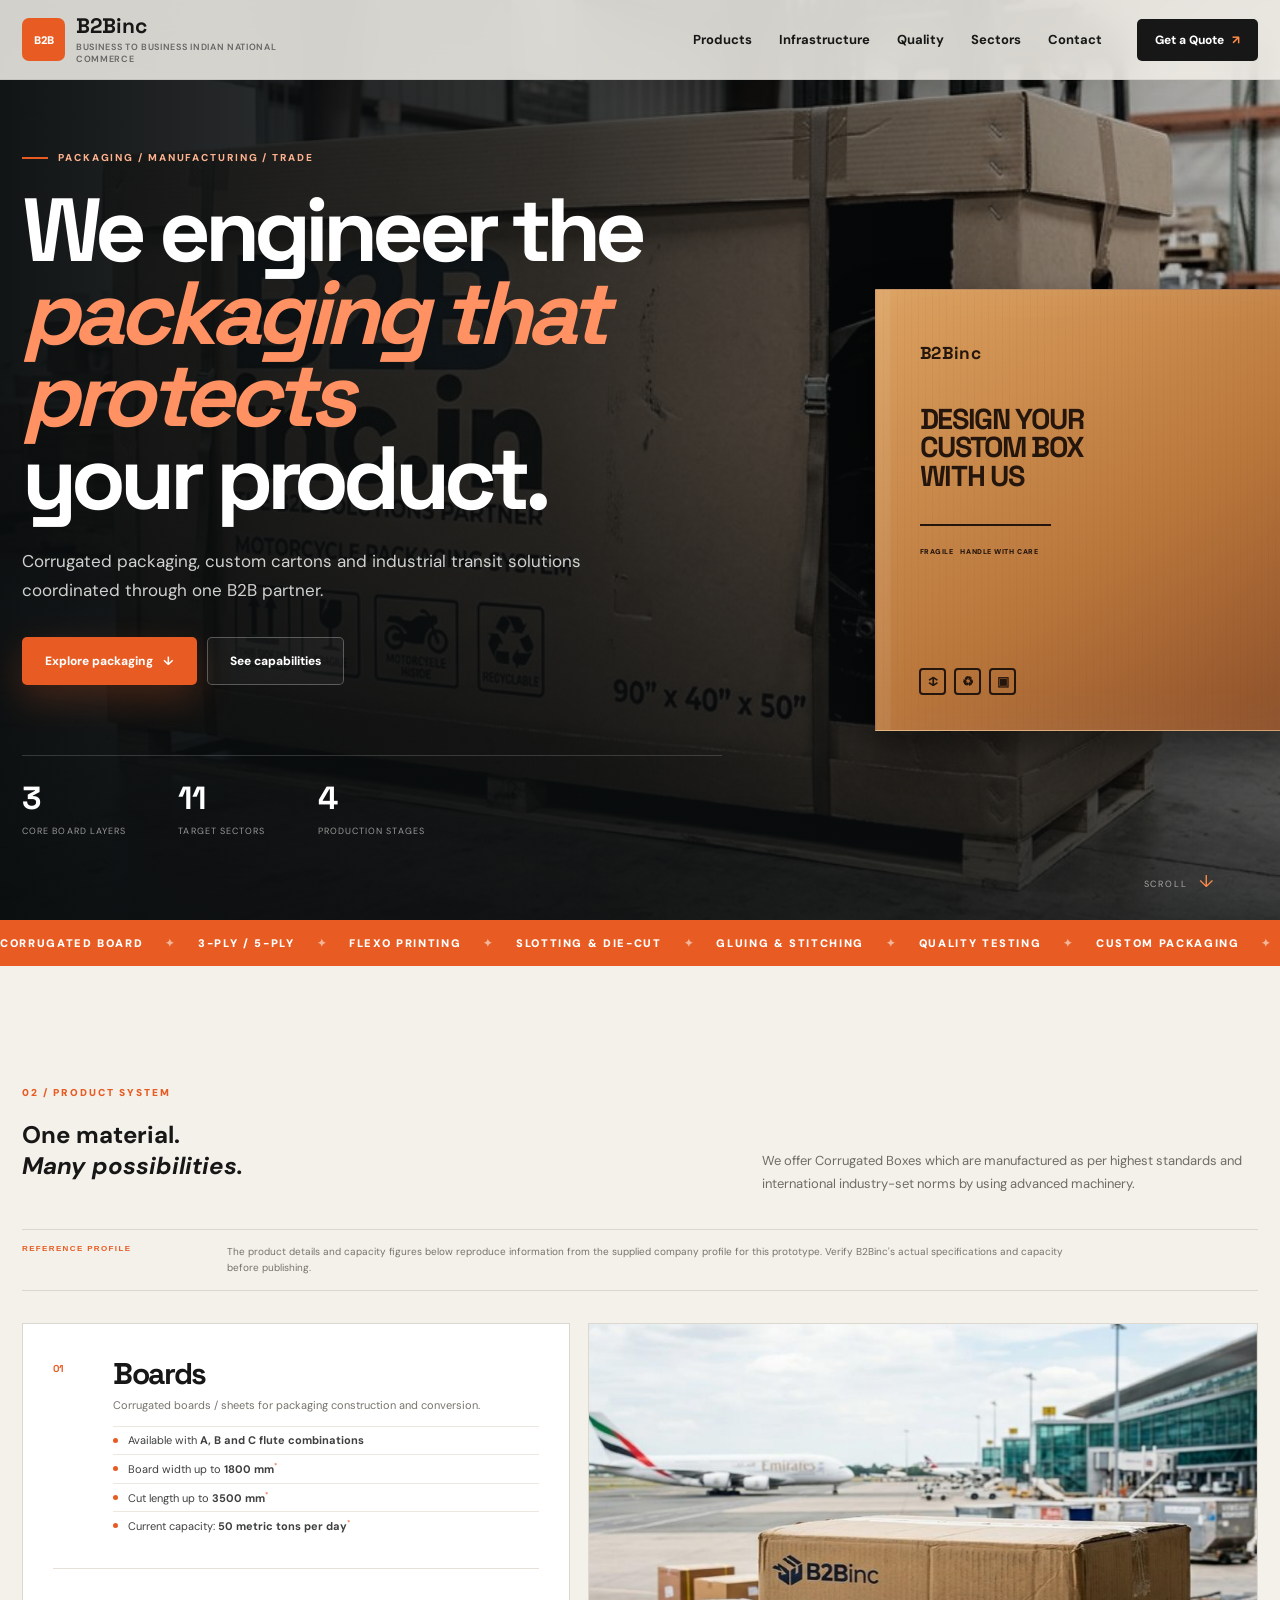
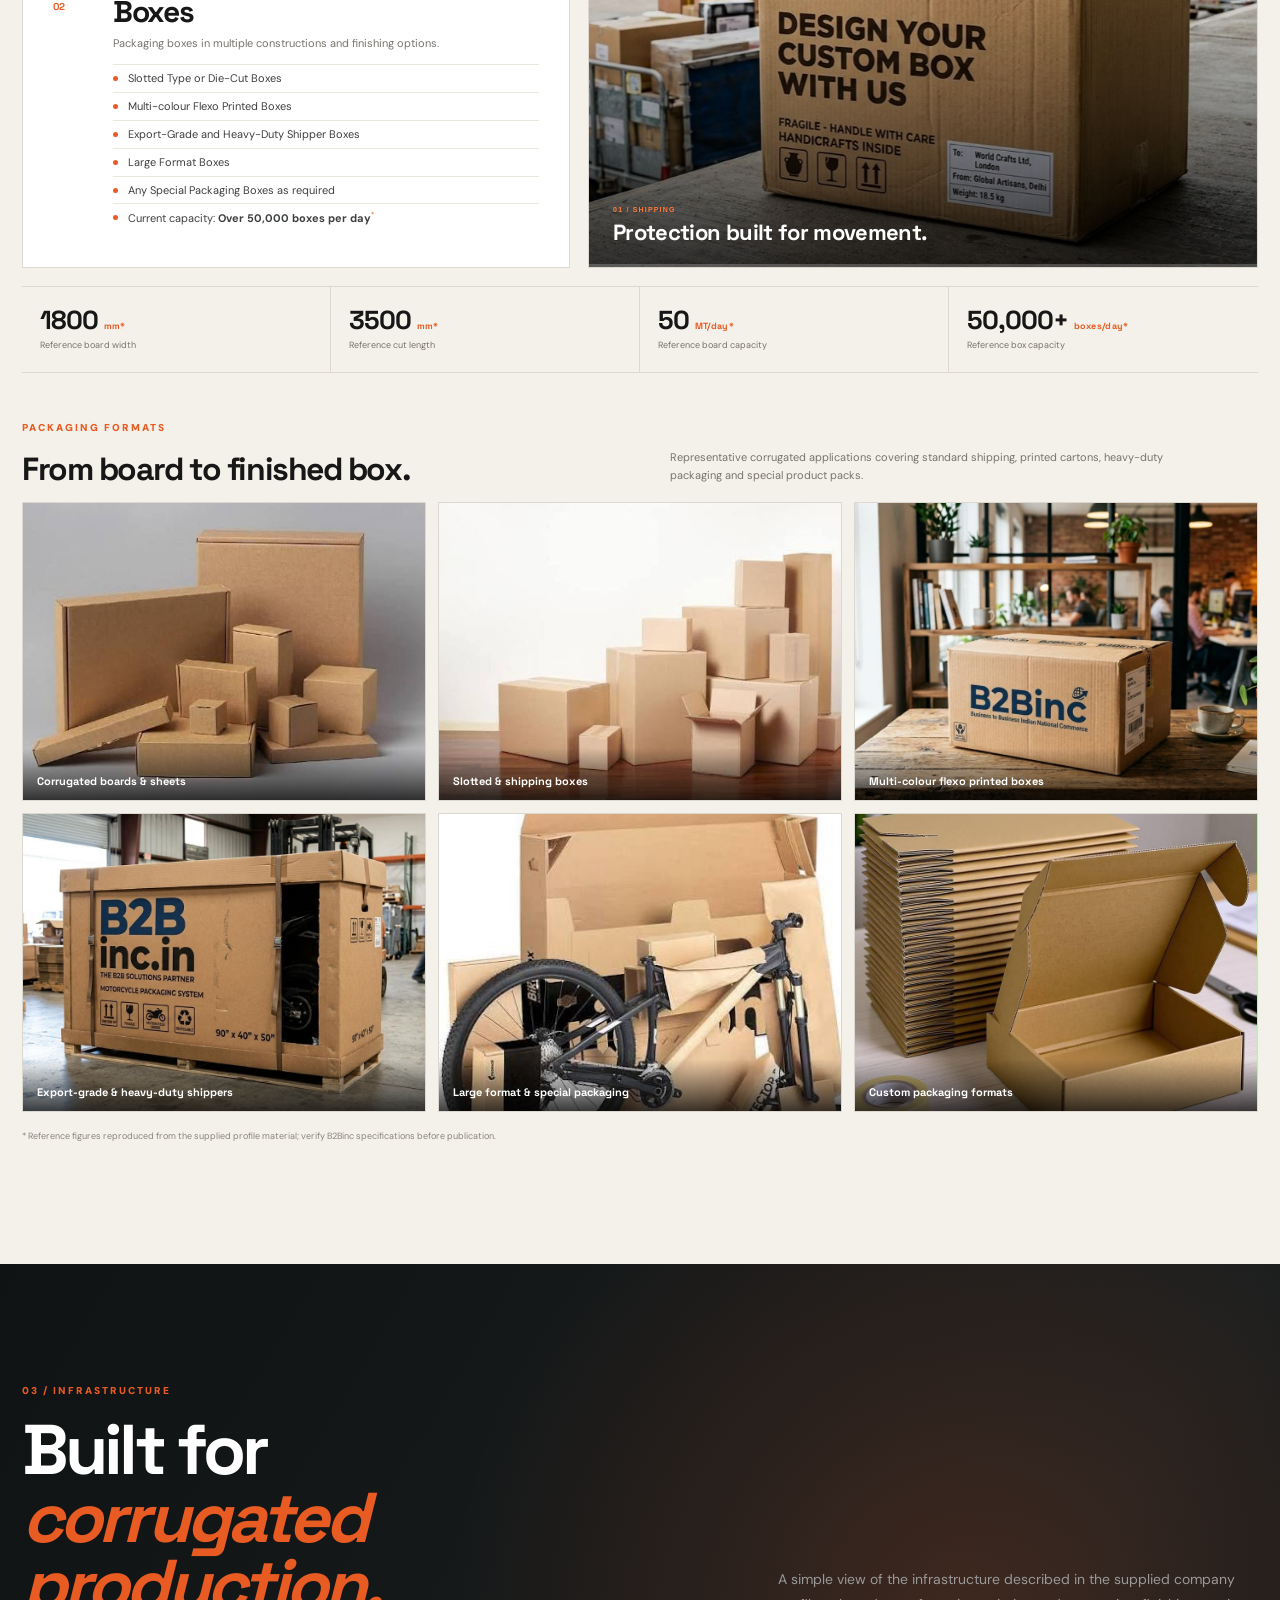
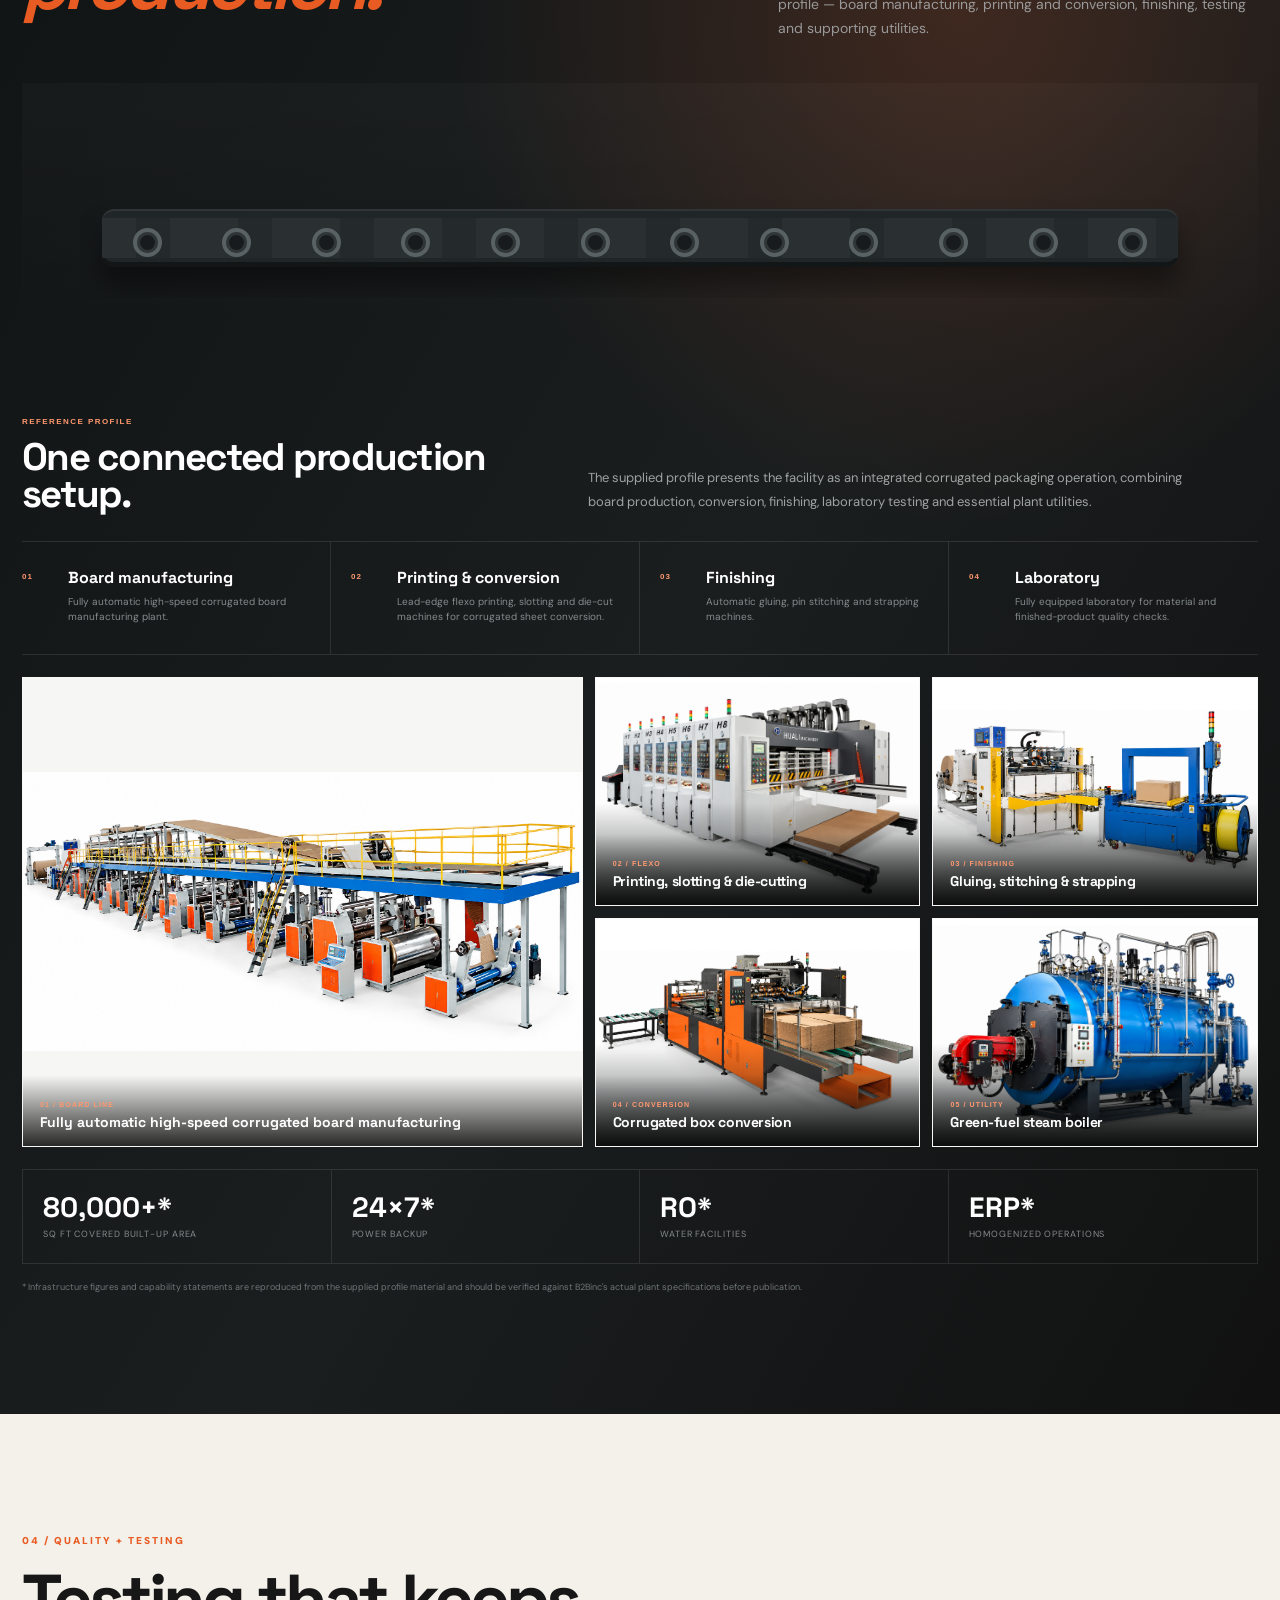
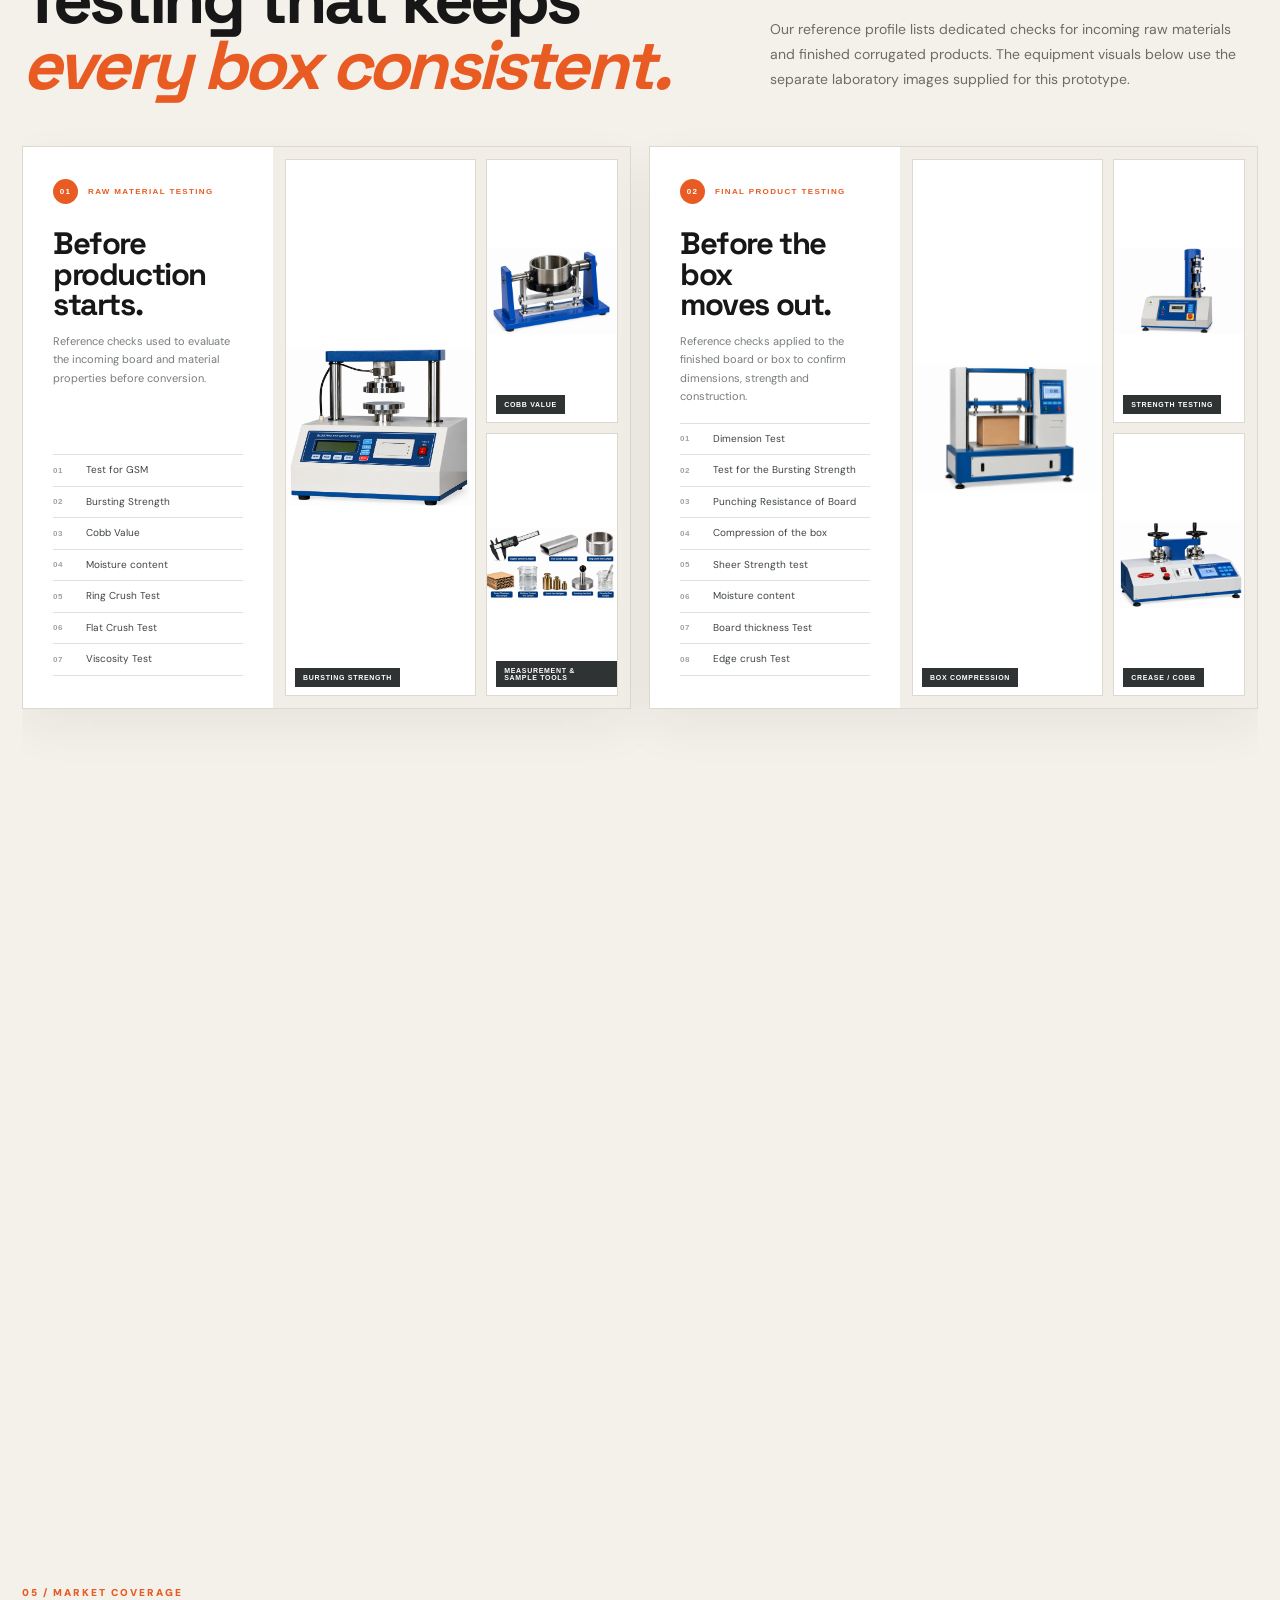
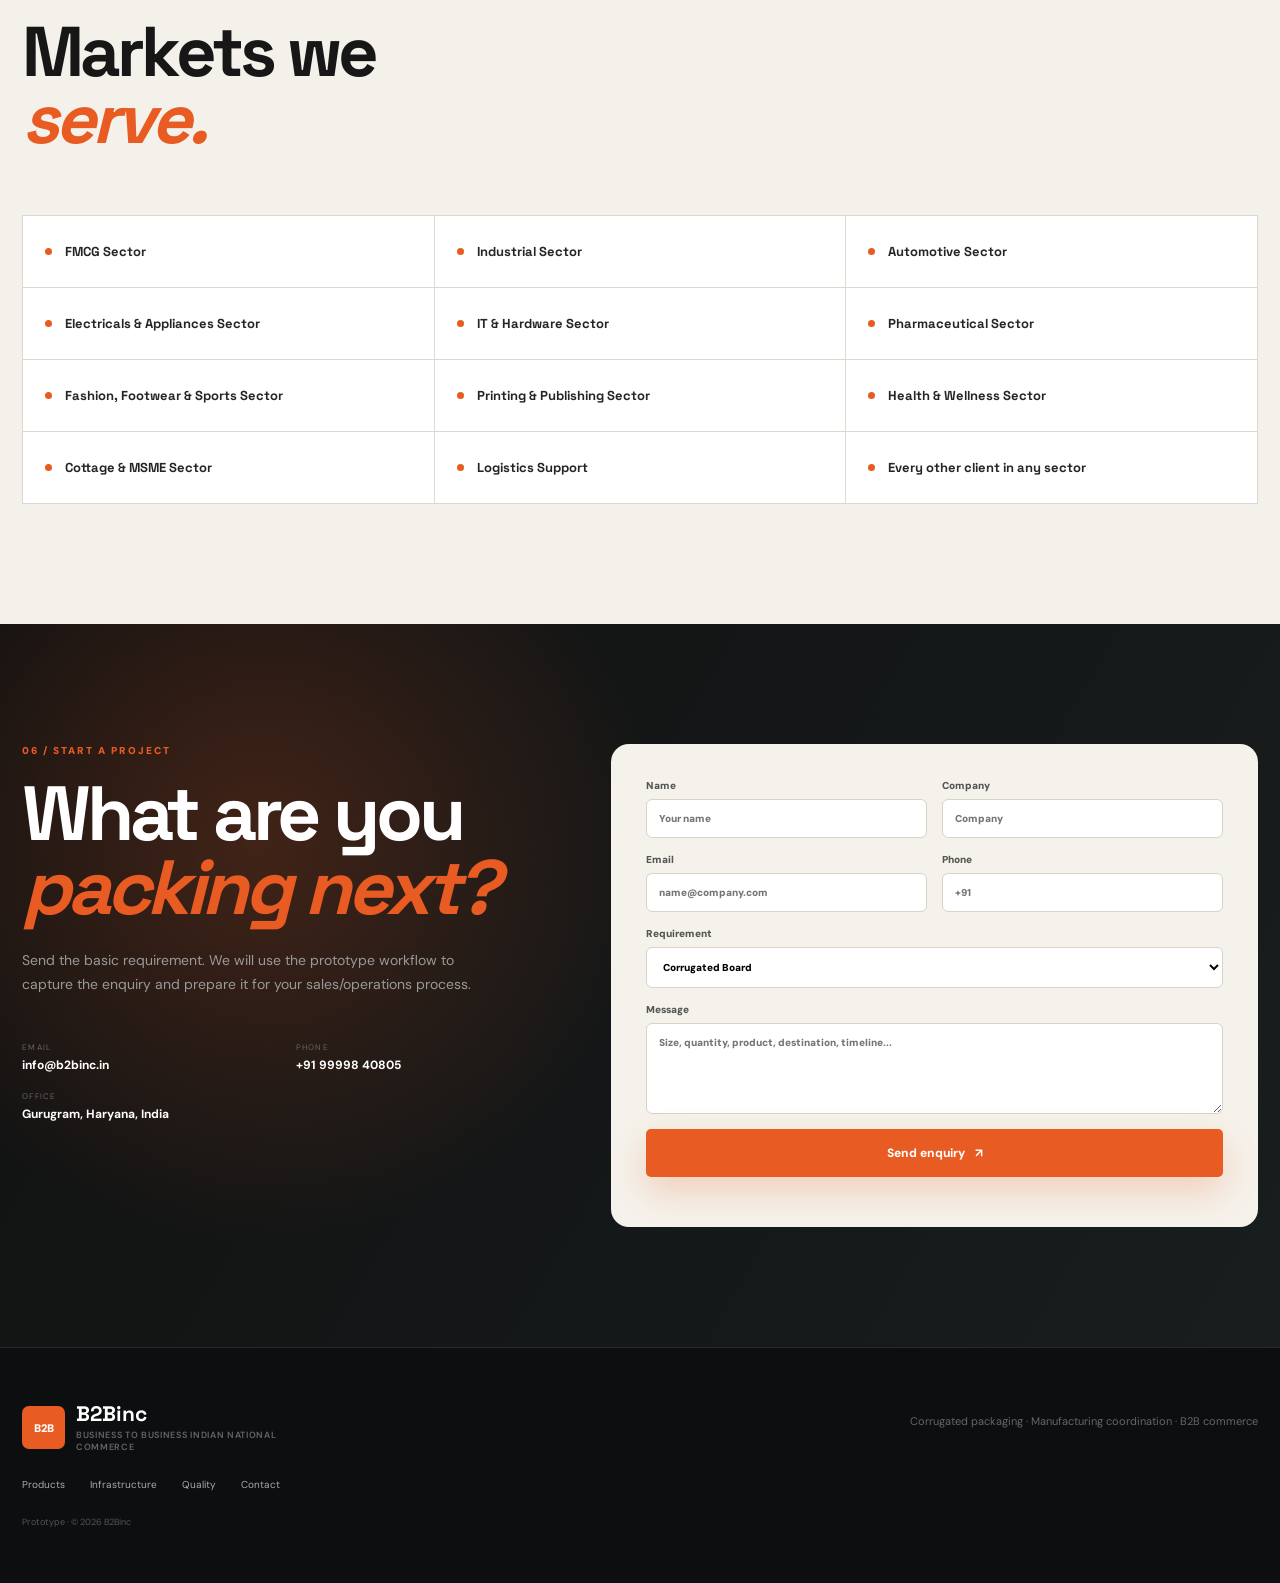
==== commit fff87ff8: "Remove outdated packaging pages and add .nojekyll file for GitHub Pages. Deleted files include corru" ====
--- a/index.html
+++ b/index.html
@@ -1,245 +1,404 @@
-<!DOCTYPE html>
+<!doctype html>
 <html lang="en">
 <head>
-  <meta charset="UTF-8" />
-  <meta name="viewport" content="width=device-width, initial-scale=1.0" />
-  <meta name="description" content="B2Binc — Business to Business Indian National Commerce. Corrugated boxes, plastic packaging, BOPP bags & import/export." />
-  <title>B2Binc | Corrugated, Plastic & Trade</title>
-  <link rel="preconnect" href="https://fonts.googleapis.com" />
-  <link rel="preconnect" href="https://fonts.gstatic.com" crossorigin />
-  <link href="https://fonts.googleapis.com/css2?family=DM+Sans:ital,opsz,wght@0,9..40,400;0,9..40,500;0,9..40,600;0,9..40,700;1,9..40,400&family=Instrument+Serif:ital@0;1&display=swap" rel="stylesheet" />
-  <link rel="stylesheet" href="css/style.css" />
+  <meta charset="utf-8">
+  <meta name="viewport" content="width=device-width,initial-scale=1">
+  <title>B2Binc | Corrugated Packaging & B2B Commerce</title>
+  <link rel="icon" type="image/svg+xml" href="assets/b2binc-favicon.svg?v=2">
+  <link rel="shortcut icon" href="assets/b2binc-favicon.svg?v=2">
+  <meta name="description" content="B2Binc — Business to Business Indian National Commerce. Corrugated boards, custom cartons, industrial packaging, quality testing and B2B supply coordination.">
+  <link rel="preconnect" href="https://fonts.googleapis.com">
+  <link rel="preconnect" href="https://fonts.gstatic.com" crossorigin>
+  <link href="https://fonts.googleapis.com/css2?family=DM+Sans:wght@400;500;600;700;800&family=Space+Grotesk:wght@400;500;600;700&display=swap" rel="stylesheet">
+  <link rel="stylesheet" href="styles.css">
 </head>
-<body class="page-home">
-  <div class="progress-bar" id="progressBar" aria-hidden="true"></div>
-
-  <header class="header" id="header">
-    <div class="container header__inner">
-      <a href="index.html" class="logo">
-        <span class="logo__mark">B2B</span>
-        <span class="logo__group">
-          <span class="logo__text">B2Binc</span>
-          <span class="logo__tagline">Business to Business Indian National Commerce</span>
-        </span>
-      </a>
-      <nav class="nav" id="nav" aria-label="Main">
-        <a href="corrugated.html">Corrugated</a>
-        <a href="plastic-packaging.html">Plastic</a>
-        <a href="import-export.html">Import / Export</a>
-        <a href="#contact">Contact</a>
-      </nav>
-      <a href="#contact-form" class="btn btn--primary header__cta">Get a Quote</a>
-      <button class="nav-toggle" id="navToggle" aria-label="Menu" aria-expanded="false">
-        <span></span><span></span><span></span>
-      </button>
-    </div>
+<body>
+  <div class="top-progress"></div>
+  <div class="grain"></div>
+
+  <header class="header">
+    <a class="logo" href="#home">
+      <span class="logo-mark">B2B</span>
+      <span><b>B2Binc</b><small>BUSINESS TO BUSINESS INDIAN NATIONAL COMMERCE</small></span>
+    </a>
+    <button class="hamburger" aria-label="Menu">☰</button>
+    <nav>
+      <a href="#products">Products</a>
+      <a href="#infrastructure">Infrastructure</a>
+      <a href="#quality">Quality</a>
+      <a href="#sectors">Sectors</a>
+      <a href="#contact">Contact</a>
+    </nav>
+    <a class="header-cta" href="#contact">Get a Quote <span>↗</span></a>
   </header>
 
   <main>
-    <!-- HERO -->
-    <section class="hero">
-      <div class="hero__bg">
-        <img
-          src="assets/packaging/hero-warehouse.jpg"
-          alt="Packaging warehouse"
-          width="1920"
-          height="1080"
-          fetchpriority="high"
-        />
-        <div class="hero__overlay"></div>
-      </div>
-      <div class="container hero__content">
-        <p class="hero__eyebrow reveal" data-reveal="fade-up" data-delay="0">B2Binc · Indian National Commerce</p>
-        <h1 class="hero__title reveal" data-reveal="fade-up" data-delay="80">
-          Your bridge to <em>quality</em> packaging &amp; trade
-        </h1>
-        <p class="hero__lead reveal" data-reveal="fade-up" data-delay="160">
-          Corrugated through vetted partners, in-house plastic &amp; BOPP bags, plus import/export for global buyers — coordinated under one B2B brand.
-        </p>
-        <div class="hero__actions reveal" data-reveal="fade-up" data-delay="240">
-          <a href="corrugated.html" class="btn btn--primary">Corrugated</a>
-          <a href="plastic-packaging.html" class="btn btn--outline-light">Plastic Packaging</a>
-        </div>
-        <div class="hero__stats reveal" data-reveal="fade-up" data-delay="320">
-          <div><strong data-count="25">0</strong><span>Manufacturing units</span></div>
-          <div><strong data-count="500">0</strong><span>MT monthly capacity</span></div>
-          <div><strong data-count="12">0</strong><span>States covered</span></div>
-        </div>
-      </div>
-    </section>
-
-    <!-- CORRUGATED TEASER (like Import/Export) -->
-    <section class="section section--light" id="corrugated">
-      <div class="container trade-teaser">
-        <div class="trade-teaser__copy reveal" data-reveal="fade-right">
-          <span class="tag">Separate Division</span>
-          <h2>Corrugated Packaging</h2>
-          <p>Shipping boxes, printed cartons and custom constructions — sourced from vetted manufacturers with reliable capacity and commercial coordination.</p>
-          <a href="corrugated.html" class="btn btn--primary">Explore Corrugated →</a>
-        </div>
-        <div class="trade-mosaic reveal reveal-stagger" data-reveal="fade-left" aria-label="Corrugated product preview">
-          <img src="assets/packaging/corr-moto-crate.jpg" alt="Motorcycle packaging crate" loading="lazy" class="trade-mosaic__item" />
-          <img src="assets/packaging/corr-moto-premium.jpg" alt="Premium motorcycle packaging" loading="lazy" class="trade-mosaic__item" />
-          <img src="assets/packaging/corr-airport-custom.jpg" alt="Custom corrugated export box" loading="lazy" class="trade-mosaic__item" />
-          <img src="assets/packaging/corr-airport-fragile.jpg" alt="Fragile goods corrugated box" loading="lazy" class="trade-mosaic__item" />
-          <img src="assets/packaging/corr-box-assortment.jpg" alt="Assorted corrugated shipping boxes" loading="lazy" class="trade-mosaic__item" />
-          <img src="assets/packaging/corr-mailer-desk.jpg" alt="Corrugated mailer with flat packs" loading="lazy" class="trade-mosaic__item" />
-        </div>
-      </div>
-    </section>
-
-    <!-- PLASTIC TEASER (like Import/Export) — different image set -->
-    <section class="section section--gray" id="plastic">
-      <div class="container trade-teaser trade-teaser--flip">
-        <div class="trade-teaser__copy reveal" data-reveal="fade-left">
-          <span class="tag tag--dark">Separate Division</span>
-          <h2>Plastic Packaging</h2>
-          <p>In-house BOPP bags, PP woven sacks, rice &amp; flour packs, LDPE and sutli — custom print programmes without external bag partners.</p>
-          <a href="plastic-packaging.html" class="btn btn--primary">Explore Plastic Packaging →</a>
-        </div>
-        <div class="trade-mosaic reveal reveal-stagger" data-reveal="fade-right" aria-label="Plastic packaging product preview">
-          <img src="assets/packaging/bopp-custom-bag.jpg" alt="Custom BOPP bag" loading="lazy" class="trade-mosaic__item" />
-          <img src="assets/packaging/bopp-rice-amin.jpg" alt="Printed rice BOPP bag" loading="lazy" class="trade-mosaic__item" />
-          <img src="assets/packaging/woven-sack-standing.jpg" alt="PP woven sack" loading="lazy" class="trade-mosaic__item" />
-          <img src="assets/packaging/plastic-production.jpg" alt="In-house plastic production" loading="lazy" class="trade-mosaic__item" />
-          <img src="assets/packaging/bopp-rice-ammaas.jpg" alt="Laminated BOPP rice bag" loading="lazy" class="trade-mosaic__item" />
-          <img src="assets/packaging/bopp-rice-aaina.jpg" alt="Retail rice pouch" loading="lazy" class="trade-mosaic__item" />
-        </div>
-      </div>
-    </section>
-
-    <!-- CAPACITY -->
-    <section class="section section--red" id="capacity">
-      <div class="container">
-        <div class="capacity-layout">
-          <div class="capacity-copy reveal" data-reveal="fade-right">
-            <span class="tag tag--light">Production Capacity</span>
-            <h2>Scale you can count on</h2>
-            <p>Combined network capacity across manufacturing units — from small-batch custom runs to high-volume commercial supply.</p>
-          </div>
-          <div class="capacity-grid reveal reveal-stagger" data-reveal="fade-left" id="capacityGrid"></div>
-        </div>
-        <div class="capacity-visual reveal" data-reveal="zoom-in" data-delay="100">
-          <img
-            src="assets/packaging/hero-warehouse.jpg"
-            alt="Packaging manufacturing and warehouse facility"
-            width="1400"
-            height="500"
-            loading="lazy"
-          />
-        </div>
-      </div>
-    </section>
-
-    <!-- IMPORT EXPORT TEASER -->
-    <section class="section section--dark" id="trade">
-      <div class="container trade-teaser">
-        <div class="trade-teaser__copy reveal" data-reveal="fade-right">
-          <span class="tag tag--light">Separate Division</span>
-          <h2>Import &amp; Export</h2>
-          <p>Indian stone and bronze sculptures for international buyers — browse the export gallery with matching product details on click.</p>
-          <a href="import-export.html" class="btn btn--primary">Explore Export Gallery →</a>
-        </div>
-        <div class="trade-mosaic reveal reveal-stagger" data-reveal="fade-left" aria-label="Export sculpture preview">
-          <img src="assets/export/ganesha-stone.jpg" alt="Lord Ganesha stone sculpture" loading="lazy" class="trade-mosaic__item" />
-          <img src="assets/export/vishnu-stone.jpg" alt="Lord Vishnu stone sculpture" loading="lazy" class="trade-mosaic__item" />
-          <img src="assets/export/shiva-marble.jpg" alt="Lord Shiva marble sculpture" loading="lazy" class="trade-mosaic__item" />
-          <img src="assets/export/krishna-stone.jpg" alt="Lord Krishna stone sculpture" loading="lazy" class="trade-mosaic__item" />
-          <img src="assets/export/ram-darbar.jpg" alt="Ram Darbar stone sculpture" loading="lazy" class="trade-mosaic__item" />
-          <img src="assets/export/nataraja.jpg" alt="Nataraja bronze sculpture" loading="lazy" class="trade-mosaic__item" />
-        </div>
-      </div>
-    </section>
-
-    <!-- CONTACT -->
-    <section class="section section--light" id="contact">
-      <div class="container contact-layout">
-        <div class="contact-info reveal" data-reveal="fade-right">
-          <span class="tag">Connect</span>
-          <h2>Contact &amp; Enquiries</h2>
-          <p>Tell us your packaging or trade requirement. Our team responds within 1–2 business days.</p>
-          <ul class="contact-list">
-            <li>
-              <strong>Email</strong>
-              <a href="mailto:info@b2binc.in">info@b2binc.in</a>
-            </li>
-            <li>
-              <strong>Phone</strong>
-              <a href="tel:+919999840805">+91 99998 40805</a>
-            </li>
-            <li>
-              <strong>Office</strong>
-              <span>Gurugram, Haryana, India</span>
-            </li>
-            <li>
-              <strong>Hours</strong>
-              <span>Mon – Sat, 9:30 AM – 6:30 PM IST</span>
-            </li>
-          </ul>
-        </div>
-        <div class="reveal" id="contact-form" data-reveal="fade-left" data-delay="80">
-          <form class="form" id="queryForm" novalidate>
-            <h3>Submit your query</h3>
-            <input type="checkbox" name="botcheck" class="hp" tabindex="-1" autocomplete="off" aria-hidden="true" />
-            <div class="form__row">
-              <div class="form__field">
-                <label for="name">Full Name</label>
-                <input type="text" id="name" name="name" required autocomplete="name" />
+    <section class="hero" id="home">
+      <div class="hero-lines"></div>
+      <div class="hero-glow glow-one"></div>
+      <div class="hero-glow glow-two"></div>
+      <div class="hero-image"><img src="assets/industrial-packaging.jpeg" alt="Corrugated industrial packaging"></div>
+      <div class="hero-overlay"></div>
+
+      <div class="hero-inner reveal">
+        <div class="hero-tag"><span></span> PACKAGING / MANUFACTURING / TRADE</div>
+        <h1>We engineer the<br><i>packaging that protects</i><br>your product.</h1>
+        <p>Corrugated packaging, custom cartons and industrial transit solutions coordinated through one B2B partner.</p>
+        <div class="hero-buttons">
+          <a href="#products" class="button orange">Explore packaging <b>↓</b></a>
+          <a href="#infrastructure" class="button outline">See capabilities</a>
+        </div>
+
+        <div class="hero-box" aria-hidden="true">
+          <div class="hero-box-card">
+            <div class="hero-box-face hero-box-front">
+              <div class="hero-box-brand">B2Binc</div>
+              <div class="hero-box-message">DESIGN YOUR<br><strong>CUSTOM BOX</strong><br>WITH US</div>
+              <div class="hero-box-rule"></div>
+              <div class="hero-box-meta"><span>FRAGILE</span><span>HANDLE WITH CARE</span></div>
+              <div class="hero-box-icons"><span>↕</span><span>♻</span><span>▣</span></div>
+            </div>
+            <div class="hero-box-face hero-box-side"></div>
+            <div class="hero-box-face hero-box-top"></div>
+          </div>
+        </div>
+
+        <div class="hero-metrics">
+          <div><b data-count="3">0</b><span>Core board layers</span></div>
+          <div><b data-count="11">0</b><span>Target sectors</span></div>
+          <div><b data-count="4">0</b><span>Production stages</span></div>
+        </div>
+      </div>
+
+      <div class="scroll-hint">SCROLL <span>↓</span></div>
+    </section>
+
+    <section class="ticker">
+      <div class="ticker-track">
+        <span>CORRUGATED BOARD</span><b>✦</b><span>3-PLY / 5-PLY</span><b>✦</b>
+        <span>FLEXO PRINTING</span><b>✦</b><span>SLOTTING & DIE-CUT</span><b>✦</b>
+        <span>GLUING & STITCHING</span><b>✦</b><span>QUALITY TESTING</span><b>✦</b>
+        <span>CUSTOM PACKAGING</span><b>✦</b><span>LOGISTICS</span><b>✦</b>
+        <span>CORRUGATED BOARD</span><b>✦</b><span>3-PLY / 5-PLY</span><b>✦</b>
+      </div>
+    </section>
+
+    <section class="products section" id="products">
+      <div class="product-system-head reveal">
+        <div>
+          <p class="label">02 / PRODUCT SYSTEM</p>
+          <h2>One material.<br><em>Many possibilities.</em></h2>
+        </div>
+        <p>We offer Corrugated Boxes which are manufactured as per highest standards and international industry-set norms by using advanced machinery.</p>
+      </div>
+
+      <div class="product-reference-note reveal">
+        <span>REFERENCE PROFILE</span>
+        <p>The product details and capacity figures below reproduce information from the supplied company profile for this prototype. Verify B2Binc's actual specifications and capacity before publishing.</p>
+      </div>
+
+      <div class="product-system-layout">
+        <div class="product-system-copy">
+          <article class="product-info-block reveal">
+            <div class="product-info-number">01</div>
+            <div>
+              <h3>Boards</h3>
+              <p>Corrugated boards / sheets for packaging construction and conversion.</p>
+              <ul>
+                <li>Available with <strong>A, B and C flute combinations</strong></li>
+                <li>Board width up to <strong>1800 mm</strong><sup>*</sup></li>
+                <li>Cut length up to <strong>3500 mm</strong><sup>*</sup></li>
+                <li>Current capacity: <strong>50 metric tons per day</strong><sup>*</sup></li>
+              </ul>
+            </div>
+          </article>
+
+          <article class="product-info-block reveal">
+            <div class="product-info-number">02</div>
+            <div>
+              <h3>Boxes</h3>
+              <p>Packaging boxes in multiple constructions and finishing options.</p>
+              <ul>
+                <li>Slotted Type or Die-Cut Boxes</li>
+                <li>Multi-colour Flexo Printed Boxes</li>
+                <li>Export-Grade and Heavy-Duty Shipper Boxes</li>
+                <li>Large Format Boxes</li>
+                <li>Any Special Packaging Boxes as required</li>
+                <li>Current capacity: <strong>Over 50,000 boxes per day</strong><sup>*</sup></li>
+              </ul>
+            </div>
+          </article>
+        </div>
+
+        <div class="product-system-visual reveal" data-product-slideshow>
+          <figure class="product-feature-image product-feature-large product-slideshow-frame">
+            <img data-product-slide-image src="assets/product-airport-box-01.jpeg" alt="B2Binc corrugated box prepared for airport logistics">
+            <div class="product-slide-progress" aria-hidden="true"><span></span></div>
+            <figcaption><span data-product-slide-kicker>01 / SHIPPING</span><b data-product-slide-title>Protection built for movement.</b></figcaption>
+          </figure>
+        </div>
+      </div>
+
+      <div class="product-capability-strip reveal">
+        <div><b>1800 <small>mm*</small></b><span>Reference board width</span></div>
+        <div><b>3500 <small>mm*</small></b><span>Reference cut length</span></div>
+        <div><b>50 <small>MT/day*</small></b><span>Reference board capacity</span></div>
+        <div><b>50,000+ <small>boxes/day*</small></b><span>Reference box capacity</span></div>
+      </div>
+
+      <div class="product-formats reveal">
+        <div class="product-formats-head">
+          <div>
+            <p class="label">PACKAGING FORMATS</p>
+            <h3>From board to finished box.</h3>
+          </div>
+          <p>Representative corrugated applications covering standard shipping, printed cartons, heavy-duty packaging and special product packs.</p>
+        </div>
+
+        <div class="product-format-grid" data-mobile-format-rotator>
+          <figure>
+            <img src="assets/custom-boxes.jpeg" alt="Corrugated boards and custom boxes">
+            <figcaption>Corrugated boards & sheets</figcaption>
+          </figure>
+          <figure>
+            <img src="assets/shipping-boxes.jpeg" alt="Corrugated shipping boxes">
+            <figcaption>Slotted & shipping boxes</figcaption>
+          </figure>
+          <figure>
+            <img src="assets/branded-box.jpeg" alt="Multi-colour flexo printed corrugated box">
+            <figcaption>Multi-colour flexo printed boxes</figcaption>
+          </figure>
+          <figure>
+            <img src="assets/industrial-packaging.jpeg" alt="Heavy-duty industrial corrugated packaging">
+            <figcaption>Export-grade & heavy-duty shippers</figcaption>
+          </figure>
+          <figure>
+            <img src="assets/bike-packaging.jpeg" alt="Large format corrugated product packaging">
+            <figcaption>Large format & special packaging</figcaption>
+          </figure>
+          <figure>
+            <img src="assets/mailer-box.jpeg" alt="Custom corrugated mailer packaging">
+            <figcaption>Custom packaging formats</figcaption>
+          </figure>
+        </div>
+      </div>
+
+      <p class="product-footnote">* Reference figures reproduced from the supplied profile material; verify B2Binc specifications before publication.</p>
+    </section>
+
+    <section class="machine-section" id="infrastructure">
+      <div class="machine-bg"></div>
+      <div class="section machine-content">
+        <div class="heading light reveal">
+          <div><p class="label">03 / INFRASTRUCTURE</p><h2>Built for<br><em>corrugated production.</em></h2></div>
+          <p>A simple view of the infrastructure described in the supplied company profile — board manufacturing, printing and conversion, finishing, testing and supporting utilities.</p>
+        </div>
+
+        <div class="machine-floor">
+          <div class="conveyor-stage" aria-label="Animated corrugated boxes moving on a conveyor">
+            <div class="conveyor-track">
+              <div class="conveyor-rollers" aria-hidden="true">
+                <i></i><i></i><i></i><i></i><i></i><i></i><i></i><i></i><i></i><i></i><i></i><i></i>
               </div>
-              <div class="form__field">
-                <label for="company">Company</label>
-                <input type="text" id="company" name="company" required />
-              </div>
+              <div class="conveyor-belt-surface"></div>
             </div>
-            <div class="form__row">
-              <div class="form__field">
-                <label for="email">Email</label>
-                <input type="email" id="email" name="email" required autocomplete="email" />
-              </div>
-              <div class="form__field">
-                <label for="phone">Phone</label>
-                <input type="tel" id="phone" name="phone" required />
-              </div>
-            </div>
-            <div class="form__field">
-              <label for="interest">I am interested in</label>
-              <select id="interest" name="interest" required>
-                <option value="">Select</option>
-                <option>Corrugated Packaging</option>
-                <option>Plastic / BOPP Bags</option>
-                <option>Import / Export</option>
-                <option>General Enquiry</option>
-              </select>
-            </div>
-            <div class="form__field">
-              <label for="message">Message</label>
-              <textarea id="message" name="message" rows="4" required placeholder="Quantity, size, location, timeline…"></textarea>
-            </div>
-            <button type="submit" class="btn btn--primary btn--full" id="formSubmitBtn">Send enquiry</button>
-            <p class="form__note" id="formNote" role="status"></p>
-          </form>
-        </div>
+            <div class="conveyor-carton carton-one"><div class="carton-flap"></div><div class="carton-face"><b>B2Binc</b><small>CUSTOM BOX</small></div><div class="carton-tape"></div></div>
+            <div class="conveyor-carton carton-two"><div class="carton-flap"></div><div class="carton-face"><b>B2Binc</b><small>PACK • PROTECT</small></div><div class="carton-tape"></div></div>
+            <div class="conveyor-carton carton-three"><div class="carton-flap"></div><div class="carton-face"><b>B2Binc</b><small>MOVE SAFELY</small></div><div class="carton-tape"></div></div>
+          </div>
+        </div>
+
+        <div class="infra-simple-intro reveal">
+          <div>
+            <p class="infra-kicker">REFERENCE PROFILE</p>
+            <h3>One connected production setup.</h3>
+          </div>
+          <p>The supplied profile presents the facility as an integrated corrugated packaging operation, combining board production, conversion, finishing, laboratory testing and essential plant utilities.</p>
+        </div>
+
+        <div class="infra-capability-list reveal">
+          <article><span>01</span><div><h3>Board manufacturing</h3><p>Fully automatic high-speed corrugated board manufacturing plant.</p></div></article>
+          <article><span>02</span><div><h3>Printing &amp; conversion</h3><p>Lead-edge flexo printing, slotting and die-cut machines for corrugated sheet conversion.</p></div></article>
+          <article><span>03</span><div><h3>Finishing</h3><p>Automatic gluing, pin stitching and strapping machines.</p></div></article>
+          <article><span>04</span><div><h3>Laboratory</h3><p>Fully equipped laboratory for material and finished-product quality checks.</p></div></article>
+        </div>
+
+        <div class="infra-machine-showcase reveal" data-mobile-infra-rotator>
+          <figure class="infra-machine-feature">
+            <img src="assets/infra/board-manufacturing-line.png" alt="Long corrugated board manufacturing line">
+            <figcaption><span>01 / BOARD LINE</span><b>Fully automatic high-speed corrugated board manufacturing</b></figcaption>
+          </figure>
+          <figure class="infra-machine-card">
+            <img src="assets/infra/flexo-printing-machine.png" alt="Flexographic printing machine for corrugated packaging">
+            <figcaption><span>02 / FLEXO</span><b>Printing, slotting &amp; die-cutting</b></figcaption>
+          </figure>
+          <figure class="infra-machine-card">
+            <img src="assets/infra/folder-gluer-strapping.png" alt="Corrugated folder gluer and strapping equipment">
+            <figcaption><span>03 / FINISHING</span><b>Gluing, stitching &amp; strapping</b></figcaption>
+          </figure>
+          <figure class="infra-machine-card">
+            <img src="assets/infra/box-conversion-finishing.png" alt="Corrugated box conversion and finishing machine">
+            <figcaption><span>04 / CONVERSION</span><b>Corrugated box conversion</b></figcaption>
+          </figure>
+          <figure class="infra-machine-card">
+            <img src="assets/infra/steam-boiler-generated.png" alt="Industrial steam boiler supporting corrugated production">
+            <figcaption><span>05 / UTILITY</span><b>Green-fuel steam boiler</b></figcaption>
+          </figure>
+        </div>
+
+        <div class="infra-utility-row reveal">
+          <div><b>80,000+*</b><span>sq ft covered built-up area</span></div>
+          <div><b>24×7*</b><span>power backup</span></div>
+          <div><b>RO*</b><span>water facilities</span></div>
+          <div><b>ERP*</b><span>homogenized operations</span></div>
+        </div>
+
+        <p class="infra-source-note">* Infrastructure figures and capability statements are reproduced from the supplied profile material and should be verified against B2Binc's actual plant specifications before publication.</p>
+      </div>
+    </section>
+
+    <section class="testing-section section" id="quality">
+      <div class="testing-head reveal">
+        <div>
+          <p class="label">04 / QUALITY + TESTING</p>
+          <h2>Testing that keeps<br><em>every box consistent.</em></h2>
+        </div>
+        <p>Our reference profile lists dedicated checks for incoming raw materials and finished corrugated products. The equipment visuals below use the separate laboratory images supplied for this prototype.</p>
+      </div>
+
+      <div class="testing-panels">
+        <article class="testing-panel reveal">
+          <div class="testing-panel-copy">
+            <div class="testing-panel-kicker"><span>01</span> RAW MATERIAL TESTING</div>
+            <h3>Before production<br>starts.</h3>
+            <p>Reference checks used to evaluate the incoming board and material properties before conversion.</p>
+            <ul class="testing-list-simple">
+              <li><b>01</b> Test for GSM</li>
+              <li><b>02</b> Bursting Strength</li>
+              <li><b>03</b> Cobb Value</li>
+              <li><b>04</b> Moisture content</li>
+              <li><b>05</b> Ring Crush Test</li>
+              <li><b>06</b> Flat Crush Test</li>
+              <li><b>07</b> Viscosity Test</li>
+            </ul>
+          </div>
+          <div class="testing-image-grid">
+            <figure class="testing-image-main"><img src="assets/test-bursting-strength.png" alt="Bursting strength testing equipment"><figcaption>Bursting Strength</figcaption></figure>
+            <figure><img src="assets/test-cobb.png" alt="Cobb testing equipment"><figcaption>Cobb Value</figcaption></figure>
+            <figure><img src="assets/test-tools-overview.png" alt="Corrugated laboratory test tools"><figcaption>Measurement & sample tools</figcaption></figure>
+          </div>
+        </article>
+
+        <article class="testing-panel reveal">
+          <div class="testing-panel-copy">
+            <div class="testing-panel-kicker"><span>02</span> FINAL PRODUCT TESTING</div>
+            <h3>Before the box<br>moves out.</h3>
+            <p>Reference checks applied to the finished board or box to confirm dimensions, strength and construction.</p>
+            <ul class="testing-list-simple">
+              <li><b>01</b> Dimension Test</li>
+              <li><b>02</b> Test for the Bursting Strength</li>
+              <li><b>03</b> Punching Resistance of Board</li>
+              <li><b>04</b> Compression of the box</li>
+              <li><b>05</b> Sheer Strength test</li>
+              <li><b>06</b> Moisture content</li>
+              <li><b>07</b> Board thickness Test</li>
+              <li><b>08</b> Edge crush Test</li>
+            </ul>
+          </div>
+          <div class="testing-image-grid">
+            <figure class="testing-image-main"><img src="assets/test-box-compression.png" alt="Box compression testing equipment"><figcaption>Box Compression</figcaption></figure>
+            <figure><img src="assets/test-tensile.png" alt="Strength testing equipment"><figcaption>Strength Testing</figcaption></figure>
+            <figure><img src="assets/test-crease-cobb.png" alt="Crease and Cobb testing equipment"><figcaption>Crease / Cobb</figcaption></figure>
+          </div>
+        </article>
+      </div>
+
+      <div class="testing-note reveal">
+        <span>LABORATORY REFERENCE</span>
+        <p>Fully equipped laboratory • raw material testing • final product testing. Verify B2Binc's actual equipment, test standards and certifications before commercial publication.</p>
+      </div>
+    </section>
+
+    <section class="specs section">
+      <div class="spec-card reveal">
+        <div class="spec-top"><span>REFERENCE PRODUCT CAPABILITY</span><b>BOARDS + BOXES</b></div>
+        <div class="spec-body">
+          <div><span>BOARD CONSTRUCTION</span><b>3-Ply / 5-Ply</b></div>
+          <div><span>FLUTE OPTIONS</span><b>A / B / C</b></div>
+          <div><span>BOARD WIDTH</span><b>Up to 1,800 mm*</b></div>
+          <div><span>CUT LENGTH</span><b>Up to 3,500 mm*</b></div>
+          <div><span>BOARD CAPACITY</span><b>50 MT/day*</b></div>
+          <div><span>BOX OUTPUT</span><b>50,000+ / day*</b></div>
+        </div>
+        <div class="spec-details">
+          <div><b>Boards / Sheets</b><p>Corrugated boards and sheets with A, B and C flute combinations.</p></div>
+          <div><b>Box formats</b><p>Slotted or die-cut boxes, multi-colour flexo printed boxes, export-grade and heavy-duty shipper boxes, large-format boxes and special packaging constructions.</p></div>
+          <div><b>Conversion</b><p>Printing, slotting, die-cutting, folding, gluing, stitching, counting/ejecting and strapping workflows are represented in the reference capability.</p></div>
+        </div>
+        <small>*Reference values taken from the supplied profile images. Replace with B2Binc's verified specifications before commercial publication.</small>
+      </div>
+    </section>
+
+    <section class="sectors section" id="sectors">
+      <div class="heading market-heading reveal">
+        <div>
+          <p class="label">05 / MARKET COVERAGE</p>
+          <h2>Markets we<br><em>serve.</em></h2>
+        </div>
+      </div>
+
+      <div class="market-labels reveal" aria-label="Market sectors">
+        <span>FMCG Sector</span>
+        <span>Industrial Sector</span>
+        <span>Automotive Sector</span>
+        <span>Electricals &amp; Appliances Sector</span>
+        <span>IT &amp; Hardware Sector</span>
+        <span>Pharmaceutical Sector</span>
+        <span>Fashion, Footwear &amp; Sports Sector</span>
+        <span>Printing &amp; Publishing Sector</span>
+        <span>Health &amp; Wellness Sector</span>
+        <span>Cottage &amp; MSME Sector</span>
+        <span>Logistics Support</span>
+        <span>Every other client in any sector</span>
+      </div>
+    </section>
+
+    <section class="cta-section" id="contact">
+      <div class="cta-bg"></div>
+      <div class="section cta-grid">
+        <div class="cta-copy reveal">
+          <p class="label">06 / START A PROJECT</p>
+          <h2>What are you<br><em>packing next?</em></h2>
+          <p>Send the basic requirement. We will use the prototype workflow to capture the enquiry and prepare it for your sales/operations process.</p>
+          <div class="contact-list">
+            <div><small>EMAIL</small><b>info@b2binc.in</b></div>
+            <div><small>PHONE</small><b>+91 99998 40805</b></div>
+            <div><small>OFFICE</small><b>Gurugram, Haryana, India</b></div>
+          </div>
+        </div>
+        <form class="quote-form" id="quoteForm">
+          <label>Name<input name="name" required placeholder="Your name"></label>
+          <label>Company<input name="company" required placeholder="Company"></label>
+          <label>Email<input name="email" type="email" required placeholder="name@company.com"></label>
+          <label>Phone<input name="phone" required placeholder="+91"></label>
+          <label class="full">Requirement<select name="interest"><option>Corrugated Board</option><option>Shipping Boxes</option><option>E-commerce Mailers</option><option>Industrial Packaging</option><option>Printed Cartons</option><option>Custom / Die-cut</option><option>Other</option></select></label>
+          <label class="full">Message<textarea name="message" rows="5" placeholder="Size, quantity, product, destination, timeline..."></textarea></label>
+          <button class="button orange full" type="submit">Send enquiry <b>↗</b></button>
+          <div class="form-status full" id="formStatus"></div>
+        </form>
       </div>
     </section>
   </main>
 
-  <footer class="footer">
-    <div class="container footer__inner">
-      <div class="footer__brand">
-        <span class="logo__mark">B2B</span>
-        <p>B2Binc — Business to Business Indian National Commerce.</p>
-      </div>
-      <nav class="footer__nav">
-        <a href="corrugated.html">Corrugated</a>
-        <a href="plastic-packaging.html">Plastic</a>
-        <a href="import-export.html">Import / Export</a>
-        <a href="#contact">Contact</a>
-      </nav>
-      <p class="footer__copy">© <span id="year"></span> B2Binc. All rights reserved.</p>
+  <footer>
+    <div class="footer-inner">
+      <div class="logo"><span class="logo-mark">B2B</span><span><b>B2Binc</b><small>BUSINESS TO BUSINESS INDIAN NATIONAL COMMERCE</small></span></div>
+      <p>Corrugated packaging · Manufacturing coordination · B2B commerce</p>
+      <div class="footer-links"><a href="#products">Products</a><a href="#infrastructure">Infrastructure</a><a href="#quality">Quality</a><a href="#contact">Contact</a></div>
+      <small>Prototype · © <span id="year"></span> B2Binc</small>
     </div>
   </footer>
 
-  <script src="js/data.js"></script>
-  <script src="js/main.js"></script>
+  <script src="script.js"></script>
 </body>
 </html>
--- a/styles.css
+++ b/styles.css
@@ -0,0 +1,442 @@
+:root{
+  --bg:#f4f1ea;--paper:#fbfaf7;--ink:#171717;--muted:#6e6b64;--line:#ddd8cf;
+  --orange:#e85b22;--orange2:#ff8b48;--black:#111315;--dark:#171b1d;--cream:#eee5d5;
+  --green:#9ebc62;--radius:22px;--shadow:0 28px 80px rgba(23,20,14,.13);
+}
+*{box-sizing:border-box}html{scroll-behavior:smooth}body{margin:0;background:var(--bg);color:var(--ink);font-family:"DM Sans",sans-serif;overflow-x:hidden}
+body:before{content:"";position:fixed;inset:0;pointer-events:none;z-index:50;background-image:radial-gradient(rgba(0,0,0,.035) .7px,transparent .7px);background-size:5px 5px;opacity:.25}
+a{text-decoration:none;color:inherit}button,input,select,textarea{font:inherit}.top-progress{position:fixed;top:0;left:0;height:4px;width:0;background:var(--orange);z-index:1000}.grain{position:fixed;inset:0;pointer-events:none;z-index:49;opacity:.07;background:linear-gradient(115deg,transparent 35%,rgba(255,255,255,.6),transparent 65%);background-size:250% 250%;animation:grain 10s linear infinite}@keyframes grain{to{background-position:-250% 0}}
+.header{height:80px;position:fixed;z-index:100;top:0;left:0;right:0;padding:0 max(22px,calc((100vw - 1260px)/2));display:flex;align-items:center;gap:35px;background:rgba(244,241,234,.86);backdrop-filter:blur(18px);border-bottom:1px solid rgba(0,0,0,.07)}
+.logo{display:flex;align-items:center;gap:11px;margin-right:auto}.logo-mark{width:43px;height:43px;border-radius:7px;background:var(--orange);display:grid;place-items:center;color:#fff;font-weight:900;font-size:11px}.logo b{display:block;font-family:"Space Grotesk";font-size:21px;line-height:1;font-weight:800}.logo small{display:block;max-width:220px;font-size:9px;letter-spacing:.075em;color:#666;margin-top:5px;font-weight:600}.header nav{display:flex;gap:27px;font-size:13px;font-weight:700}.header nav a{padding:10px 0;position:relative}.header nav a:after{content:"";position:absolute;bottom:3px;left:0;width:0;height:2px;background:var(--orange);transition:.25s}.header nav a:hover:after{width:100%}.header-cta{background:#171717;color:#fff;padding:13px 18px;border-radius:5px;font-size:12px;font-weight:800}.header-cta span{color:var(--orange2);margin-left:5px}.hamburger{display:none;background:none;border:0;font-size:24px}
+.hero{height:920px;min-height:800px;position:relative;background:#111;color:#fff;display:flex;align-items:center;overflow:hidden}.hero-image,.hero-overlay,.hero-lines{position:absolute;inset:0}.hero-image img{width:100%;height:100%;object-fit:cover;filter:grayscale(.25) saturate(.7) contrast(1.05);transform:scale(1.06);animation:heroZoom 16s ease-in-out infinite alternate}@keyframes heroZoom{to{transform:scale(1.14) translate3d(-1%,1%,0)}}.hero-overlay{background:linear-gradient(90deg,rgba(10,13,14,.97) 0%,rgba(10,13,14,.78) 44%,rgba(10,13,14,.18) 100%),linear-gradient(0deg,rgba(10,13,14,.75),transparent 55%)}.hero-lines{background-image:linear-gradient(rgba(255,255,255,.035) 1px,transparent 1px),linear-gradient(90deg,rgba(255,255,255,.035) 1px,transparent 1px);background-size:72px 72px;mask-image:linear-gradient(to bottom,black,transparent)}
+.hero-glow{position:absolute;border-radius:50%;filter:blur(30px);opacity:.35;pointer-events:none}.glow-one{width:350px;height:350px;background:var(--orange);right:5%;top:18%;animation:glowMove 8s ease-in-out infinite}.glow-two{width:220px;height:220px;background:#9fbd68;right:25%;bottom:8%;opacity:.16;animation:glowMove 10s ease-in-out infinite reverse}@keyframes glowMove{50%{transform:translate(-30px,25px) scale(1.12)}}
+.hero-inner{width:min(1260px,calc(100% - 44px));margin:70px auto 0;position:relative;z-index:2}.hero-tag{font-size:10px;letter-spacing:.19em;font-weight:800;color:#ffb28e;display:flex;gap:10px;align-items:center}.hero-tag span{width:26px;height:2px;background:var(--orange)}.hero h1{font-family:"Space Grotesk";font-size:clamp(55px,7vw,102px);line-height:.92;letter-spacing:-.065em;max-width:850px;margin:25px 0 28px}.hero h1 i{color:#ff9162;font-style:italic}.hero-inner>p{max-width:600px;color:#d0d2cf;font-size:17px;line-height:1.7}.hero-buttons{display:flex;gap:10px;margin-top:32px}.button{display:inline-flex;justify-content:center;align-items:center;gap:10px;padding:15px 22px;border-radius:5px;border:1px solid transparent;font-size:12px;font-weight:800;cursor:pointer;transition:.3s}.button:hover{transform:translateY(-3px)}.button.orange{background:var(--orange);color:#fff;box-shadow:0 14px 35px rgba(232,91,34,.24)}.button.outline{color:#fff;border-color:rgba(255,255,255,.28);background:rgba(255,255,255,.04)}.hero-metrics{display:flex;gap:52px;border-top:1px solid rgba(255,255,255,.16);margin-top:70px;padding-top:22px;max-width:700px}.hero-metrics b{font-family:"Space Grotesk";font-size:32px;display:block}.hero-metrics span{font-size:9px;color:#999;text-transform:uppercase;letter-spacing:.12em}.hero-box{position:absolute;z-index:2;right:calc(8% - 150px);top:20%;width:min(434px,36.6vw);aspect-ratio:1/1.02;animation:heroFloat2D 5.8s ease-in-out infinite;filter:drop-shadow(0 28px 26px rgba(0,0,0,.42))}
+.hero-box-card{position:relative;width:100%;height:100%;transform:none;transition:transform .5s ease}
+.hero-box-face{position:absolute;display:block}
+.hero-box-front{inset:0;padding:12% 10%;background:linear-gradient(145deg,#dca15f,#b9763b 58%,#8b4e29);border:1px solid rgba(255,255,255,.22);box-shadow:inset 15px 0 rgba(255,255,255,.06),inset -18px 0 rgba(0,0,0,.1),inset 0 0 50px rgba(255,255,255,.06),0 10px 25px rgba(0,0,0,.18);color:#24150d;overflow:hidden;transform:none}
+.hero-box-front:before{content:"";position:absolute;inset:0;background:repeating-linear-gradient(90deg,rgba(80,40,15,.08) 0 1px,transparent 1px 7px);opacity:.45}
+.hero-box-side,.hero-box-top{display:none}
+.hero-box-brand,.hero-box-message,.hero-box-rule,.hero-box-meta,.hero-box-icons{position:relative;z-index:1}
+.hero-box-brand{font-family:"Space Grotesk";font-size:clamp(14px,1.35vw,22px);font-weight:900;letter-spacing:.04em;margin-bottom:12%}
+.hero-box-message{font-family:"Space Grotesk";font-size:clamp(20px,2.25vw,35px);font-weight:700;line-height:.98;letter-spacing:-.045em}
+.hero-box-message strong{font-weight:900}.hero-box-rule{height:2px;background:#24150d;width:38%;margin:10% 0 6%}
+.hero-box-meta{display:flex;gap:7px;flex-wrap:wrap;font-size:7px;font-weight:900;letter-spacing:.08em}
+.hero-box-icons{position:absolute;bottom:8%;left:10%;display:flex;gap:8px}.hero-box-icons span{width:27px;height:27px;border:2px solid #24150d;border-radius:4px;display:grid;place-items:center;font-size:13px;font-weight:900}
+@keyframes heroFloat2D{0%,100%{transform:translateY(0) rotateZ(-3deg)}50%{transform:translateY(-40px) rotateZ(3deg)}}
+.scroll-hint{position:absolute;bottom:28px;right:5%;font-size:9px;letter-spacing:.2em;color:#a8aaa8}.scroll-hint span{color:var(--orange2);font-size:17px;margin-left:8px}
+.ticker{background:var(--orange);color:#fff;overflow:hidden;padding:16px 0;font-size:11px;font-weight:900;letter-spacing:.15em}.ticker-track{display:flex;gap:22px;width:max-content;align-items:center;animation:ticker 32s linear infinite}.ticker b{opacity:.55}@keyframes ticker{to{transform:translateX(-50%)}}
+.section{width:min(1260px,calc(100% - 44px));margin:auto;padding:120px 0}.label{font-size:10px;letter-spacing:.2em;color:var(--orange);font-weight:900;margin:0 0 20px}.section-number{font-size:110px;color:#d8d3c8;font-family:"Space Grotesk";font-weight:800;line-height:1}.intro{display:grid;grid-template-columns:220px 1fr;gap:60px}.intro-copy h2,.heading h2,.quality h2,.cta-copy h2{font-family:"Space Grotesk";font-size:clamp(45px,5.5vw,76px);line-height:.96;letter-spacing:-.055em;margin:0 0 25px}.intro-copy h2 em,.heading h2 em,.quality h2 em,.cta-copy h2 em{font-style:italic;color:var(--orange)}.intro-copy>p:not(.label){max-width:760px;color:var(--muted);line-height:1.8;font-size:16px}.promise-row{display:grid;grid-template-columns:repeat(4,1fr);border-top:1px solid var(--line);margin-top:50px}.promise-row div{padding:20px 14px 0;border-right:1px solid var(--line)}.promise-row div:last-child{border:0}.promise-row b{font-size:10px;color:var(--orange)}.promise-row span{display:block;margin-top:14px;font-size:12px;font-weight:800;line-height:1.35}
+.heading{display:flex;justify-content:space-between;align-items:end;gap:60px;margin-bottom:42px}.heading>p{max-width:480px;color:var(--muted);line-height:1.75;font-size:14px;margin:0 0 4px}.filters{display:flex;flex-wrap:wrap;gap:7px;margin-bottom:20px}.filters button{border:1px solid var(--line);background:#fff;border-radius:100px;padding:9px 15px;color:#68645e;font-size:11px;font-weight:800;cursor:pointer}.filters button.active,.filters button:hover{background:#171717;color:#fff;border-color:#171717}.product-grid{display:grid;grid-template-columns:repeat(3,1fr);gap:17px}.product-card{background:#fff;border:1px solid var(--line);border-radius:17px;overflow:hidden;transition:.45s;box-shadow:0 0 0 rgba(0,0,0,0)}.product-card:hover{transform:translateY(-9px) rotateX(1deg);box-shadow:var(--shadow)}.product-card.hide{display:none}.pc-image{height:250px;position:relative;overflow:hidden;background:#ddd}.pc-image img{width:100%;height:100%;object-fit:cover;transition:1s}.product-card:hover .pc-image img{transform:scale(1.09)}.pc-image span{position:absolute;top:12px;right:12px;padding:6px 9px;border-radius:100px;background:rgba(0,0,0,.72);color:#fff;font-size:8px;letter-spacing:.15em}.pc-body{padding:20px}.pc-body small{color:var(--orange);font-weight:900}.pc-body h3{font-family:"Space Grotesk";font-size:20px;margin:8px 0}.pc-body p{color:#777;line-height:1.6;font-size:13px;margin:0}
+.machine-section{position:relative;background:#121617;color:#fff;overflow:hidden}.machine-bg{position:absolute;inset:0;background:radial-gradient(circle at 75% 20%,rgba(232,91,34,.18),transparent 30%),linear-gradient(120deg,#101314,#1a1e1f 55%,#111)}.machine-content{position:relative}.heading.light>p{color:#999}.heading.light h2{color:#fff}.machine-floor{height:260px;border-top:1px solid rgba(255,255,255,.08);border-bottom:1px solid rgba(255,255,255,.08);margin:30px 0 20px;display:grid;place-items:center;overflow:hidden}.conveyor{width:90%;height:130px;position:relative;transform:perspective(700px) rotateX(30deg);transform-style:preserve-3d}.conveyor-belt{position:absolute;left:0;right:0;bottom:20px;height:70px;border:8px solid #454b4d;background:repeating-linear-gradient(90deg,#262b2d 0 45px,#303638 45px 52px);box-shadow:0 20px 50px rgba(0,0,0,.45);animation:belt 2s linear infinite}.conveyor-belt span{display:inline-block;width:4px;height:54px;background:#666;margin:0 20px;opacity:.25}@keyframes belt{to{background-position:-104px 0}}.conveyor-box{position:absolute;width:70px;height:55px;bottom:68px;background:#a86a37;border:1px solid #d89c61;display:grid;place-items:center;color:#24150d;font-size:10px;font-weight:900;box-shadow:0 12px 20px rgba(0,0,0,.35);animation:travel 7s linear infinite}.cb1{left:8%}.cb2{left:45%;animation-delay:-2.4s}.cb3{left:75%;animation-delay:-4.8s}@keyframes travel{0%{transform:translateX(-50px)}100%{transform:translateX(120px)}}.machine-grid{display:grid;grid-template-columns:repeat(4,1fr);gap:12px}.machine-card{padding:27px 22px;border:1px solid rgba(255,255,255,.1);border-radius:15px;background:rgba(255,255,255,.035);transition:.4s}.machine-card:hover{background:rgba(232,91,34,.08);border-color:rgba(232,91,34,.5);transform:translateY(-8px)}.machine-card>span{font-size:9px;color:var(--orange2);letter-spacing:.2em}.machine-card h3{font-family:"Space Grotesk";font-size:17px;margin:18px 0 7px}.machine-card p{color:#999;font-size:12px;line-height:1.6;margin:0}.machine-icon{height:70px;position:relative;margin:12px 0}.machine-icon:before,.machine-icon:after{content:"";position:absolute}.corrugator:before{left:5%;right:5%;bottom:15px;height:16px;border:2px solid #9aa0a1;border-radius:3px;box-shadow:0 -22px 0 -5px #555}.corrugator:after{left:15%;right:15%;bottom:0;height:7px;background:var(--orange)}.printer:before{left:10%;top:14px;width:80%;height:48px;border:2px solid #8e9597;border-radius:5px;box-shadow:inset 25px 0 #333,inset 52px 0 #555}.printer:after{left:22%;top:5px;width:8px;height:65px;background:var(--orange);box-shadow:32px 0 #777,64px 0 #777}.glue:before{left:7%;right:7%;bottom:15px;height:11px;background:#777;box-shadow:0 -24px 0 -2px #444}.glue:after{width:18px;height:55px;left:44%;top:0;background:var(--orange);border-radius:5px}.lab:before{width:55px;height:42px;left:28%;top:12px;border:3px solid #aaa;border-top:0}.lab:after{width:75px;height:7px;left:20%;top:8px;background:#777}.reference-metrics{display:grid;grid-template-columns:repeat(4,1fr);gap:1px;background:rgba(255,255,255,.1);margin-top:35px;border:1px solid rgba(255,255,255,.1)}.reference-metrics>div{padding:25px;background:#15191a}.reference-metrics b{font-family:"Space Grotesk";font-size:29px}.reference-metrics b small{font-size:11px;color:#999}.reference-metrics span{display:block;color:#888;font-size:9px;text-transform:uppercase;letter-spacing:.1em;margin-top:6px}.reference-metrics p{grid-column:1/-1;padding:12px 20px;margin:0;background:#1d2223;color:#777;font-size:10px}
+.quality{display:grid;grid-template-columns:.75fr 1.25fr;gap:80px;align-items:center}.quality-intro>p:not(.label){color:var(--muted);line-height:1.7;font-size:14px}.test-dashboard{background:#171b1c;border-radius:20px;padding:10px;color:#fff;box-shadow:var(--shadow)}.test-tabs{display:flex;gap:4px}.test-tabs button{flex:1;padding:12px;border:0;border-radius:9px;background:transparent;color:#888;cursor:pointer;font-weight:800;font-size:11px}.test-tabs button.active{background:#282e30;color:#fff}.test-panel{display:grid;grid-template-columns:180px 1fr;align-items:center;gap:35px;padding:45px 35px}.test-panel.hidden{display:none}.gauge{width:155px;height:155px;border-radius:50%;background:conic-gradient(var(--orange) 0 78%,#303638 78%);display:grid;place-items:center;animation:spinGauge 1.2s ease both}.gauge-ring{width:118px;height:118px;border-radius:50%;background:#171b1c;display:grid;place-items:center;align-content:center;text-align:center}.gauge-ring b{font-family:"Space Grotesk";font-size:37px}.gauge-ring small{font-size:8px;color:#777;letter-spacing:.16em}.test-panel h3{font-family:"Space Grotesk";font-size:28px;margin:0 0 8px}.test-panel p{color:#888}.test-pills{display:flex;flex-wrap:wrap;gap:7px}.test-pills span{border:1px solid #353b3d;padding:7px 9px;border-radius:100px;font-size:9px;color:#b4b7b7}@keyframes spinGauge{from{transform:rotate(-30deg);opacity:.2}to{transform:none;opacity:1}}
+.specs{padding-top:0}.spec-card{background:var(--cream);border:1px solid #ddd2c0;border-radius:18px;padding:30px}.spec-top{display:flex;justify-content:space-between;border-bottom:1px solid #d2c5b2;padding-bottom:14px;font-size:9px;letter-spacing:.17em;font-weight:900}.spec-top b{color:var(--orange);font-size:13px}.spec-body{display:grid;grid-template-columns:repeat(4,1fr);margin:25px 0}.spec-body div{padding:15px;border-right:1px solid #d2c5b2}.spec-body div:last-child{border:0}.spec-body span{display:block;color:#777;font-size:8px;letter-spacing:.12em}.spec-body b{display:block;font-family:"Space Grotesk";font-size:25px;margin-top:7px}.spec-card>small{color:#877c6b;font-size:9px}
+
+
+.cta-section{background:#111;color:#fff;position:relative;overflow:hidden}.cta-bg{position:absolute;inset:0;background:radial-gradient(circle at 20% 30%,rgba(232,91,34,.22),transparent 35%),linear-gradient(120deg,#111,#181d1e)}.cta-grid{position:relative;display:grid;grid-template-columns:.9fr 1.1fr;gap:60px}.cta-copy h2{font-size:clamp(50px,6vw,78px)}.cta-copy>p:not(.label){max-width:480px;color:#999;line-height:1.7;font-size:14px}.contact-list{display:grid;grid-template-columns:1fr 1fr;gap:18px;margin-top:45px}.contact-list small{display:block;color:#666;letter-spacing:.16em;font-size:8px}.contact-list b{font-size:12px;display:block;margin-top:5px}.quote-form{display:grid;grid-template-columns:1fr 1fr;gap:15px;background:#f5f2eb;color:#171717;border-radius:18px;padding:35px;align-content:center}.quote-form label{font-size:10px;font-weight:900;color:#555}.quote-form input,.quote-form select,.quote-form textarea{width:100%;display:block;margin-top:7px;border:1px solid #d8d2c7;background:#fff;border-radius:6px;padding:12px;outline:none}.quote-form textarea{resize:vertical}.quote-form input:focus,.quote-form select:focus,.quote-form textarea:focus{border-color:var(--orange);box-shadow:0 0 0 3px rgba(232,91,34,.09)}.full{grid-column:1/-1}.form-status{color:#277c49;font-size:10px;line-height:1.5}
+footer{background:#0c0e0f;color:#fff;border-top:1px solid #262a2b}.footer-inner{width:min(1260px,calc(100% - 44px));margin:auto;padding:55px 0;display:grid;grid-template-columns:1fr auto;gap:25px}.footer-inner .logo{margin:0}.footer-inner p{color:#666;font-size:11px}.footer-links{display:flex;gap:25px;font-size:10px;color:#aaa}.footer-inner>small{grid-column:1/-1;color:#555;font-size:9px}
+.reveal{opacity:0;transform:translateY(35px);transition:opacity .8s ease,transform .8s ease}.reveal.visible{opacity:1;transform:none}
+@media(max-width:950px){.header nav{display:none}.hamburger{display:block}.header-cta{display:none}.header .logo{margin-right:auto}.hero-box{right:-10px;top:310px;width:230px;opacity:.9}.intro,.quality,.cta-grid{grid-template-columns:1fr}.intro{gap:25px}.section-number{font-size:70px}.product-grid{grid-template-columns:1fr 1fr}.machine-grid{grid-template-columns:1fr 1fr}.reference-metrics{grid-template-columns:1fr 1fr}.heading{display:block}.heading>p{margin-top:20px}}
+@media(max-width:620px){.header{height:70px;padding:0 17px}.hero{height:850px;min-height:0;align-items:flex-start}.hero-inner{margin-top:88px}.hero h1{font-size:54px}.hero-metrics{gap:20px}.hero-metrics b{font-size:26px}.hero-metrics span{font-size:8px}.hero-buttons{flex-direction:column;align-items:flex-start}.section{padding:80px 0}.intro{display:block}.section-number{margin-bottom:20px}.promise-row{grid-template-columns:1fr 1fr}.promise-row div{min-height:90px}.product-grid{grid-template-columns:1fr}.machine-grid{grid-template-columns:1fr}.reference-metrics{grid-template-columns:1fr 1fr}.test-panel{grid-template-columns:1fr;padding:35px 20px;text-align:center}.test-panel>div:last-child{display:block}.gauge{margin:auto}.test-pills{justify-content:center}.spec-body{grid-template-columns:1fr 1fr}.spec-body div{border-bottom:1px solid #d2c5b2}.contact-list{grid-template-columns:1fr}.quote-form{grid-template-columns:1fr;padding:22px}.full{grid-column:auto}.footer-inner{grid-template-columns:1fr}.footer-links{flex-wrap:wrap}.footer-inner>small{grid-column:auto}}
+
+@media(min-width:621px) and (max-width:950px){
+  .hero-box{right:4%;width:250px;top:36%}
+  .hero h1{max-width:700px}
+}
+@media(prefers-reduced-motion:reduce){
+  *,*::before,*::after{animation-duration:.001ms!important;animation-iteration-count:1!important;scroll-behavior:auto!important;transition-duration:.001ms!important}
+}
+
+.machine-gallery{display:grid;grid-template-columns:repeat(2,1fr);gap:14px;margin-top:24px}
+.machine-photo{position:relative;border:1px solid rgba(255,255,255,.1);border-radius:16px;overflow:hidden;background:#15191a;min-height:300px}
+.machine-photo img{width:100%;height:240px;display:block;object-fit:cover;background:#171b1c;transition:transform .7s ease}
+.machine-photo:hover img{transform:scale(1.025)}
+.machine-photo>div{padding:18px 20px 20px}
+.machine-photo span{font-size:8px;letter-spacing:.16em;color:#ff986e;font-weight:900}
+.machine-photo h3{font-family:"Space Grotesk";font-size:20px;margin:8px 0 5px}
+.machine-photo p{color:#8f9697;font-size:11px;line-height:1.55;margin:0}
+.machine-photo-wide{grid-column:1/-1;display:grid;grid-template-columns:1.4fr .6fr;align-items:center}
+.machine-photo-wide img{height:280px}
+.infra-reference{margin-top:14px;border:1px solid rgba(255,255,255,.1);border-radius:14px;padding:20px 22px;background:rgba(255,255,255,.025)}
+.infra-reference b{font-family:"Space Grotesk";font-size:15px}
+.infra-reference p{margin:8px 0 0;color:#858c8d;font-size:11px;line-height:1.7}
+.spec-details{display:grid;grid-template-columns:repeat(3,1fr);gap:1px;background:#d7cdbd;border-top:1px solid #d7cdbd}
+.spec-details>div{background:#f5efe4;padding:22px}
+.spec-details b{font-family:"Space Grotesk";font-size:14px}.spec-details p{font-size:11px;color:#777;line-height:1.6;margin:7px 0 0}
+@media(max-width:620px){.spec-details{grid-template-columns:1fr}}
+
+/* Clean market coverage + stable 2D conveyor */
+.market-heading{margin-bottom:36px}
+.market-labels{display:grid;grid-template-columns:repeat(3,1fr);border-top:1px solid var(--line);border-left:1px solid var(--line);background:#fff}
+.market-labels span{position:relative;display:flex;align-items:center;min-height:72px;padding:18px 22px 18px 42px;border-right:1px solid var(--line);border-bottom:1px solid var(--line);font-family:"Space Grotesk";font-size:13px;font-weight:700;color:#252525;transition:background .25s ease,color .25s ease,transform .25s ease}
+.market-labels span:before{content:"";position:absolute;left:22px;width:7px;height:7px;border-radius:50%;background:var(--orange)}
+.market-labels span:hover{background:#171717;color:#fff;transform:translateY(-2px)}
+
+/* Version-1 style conveyor: flat 2D carton cards, no perspective distortion. */
+.conveyor{transform:perspective(700px) rotateX(30deg);transform-style:preserve-3d}
+.conveyor-box{position:absolute;width:70px;height:55px;bottom:68px;background:#a86a37;border:1px solid #d89c61;display:grid;place-items:center;color:#24150d;font-size:10px;font-weight:900;text-align:center;box-shadow:0 12px 20px rgba(0,0,0,.35);animation:travel 7s linear infinite;transform:none!important;transform-style:flat!important;perspective:none!important}
+.conveyor-box .box-front{position:static!important;display:block!important;inset:auto!important;transform:none!important;background:transparent!important;border:0!important;box-shadow:none!important;color:#24150d!important;font-size:10px!important;font-weight:900!important;text-align:center!important;line-height:1.05!important;padding:0!important}
+.conveyor-box .box-front small{font-size:5px!important;letter-spacing:.05em!important}
+.conveyor-box .box-side,.conveyor-box .box-top{display:none!important}
+.cb1{left:8%;animation-delay:0s}.cb2{left:45%;animation-delay:-2.4s}.cb3{left:75%;animation-delay:-4.8s}
+@keyframes travel{0%{transform:translateX(-50px)!important}100%{transform:translateX(120px)!important}}
+
+@media(max-width:950px){.market-labels{grid-template-columns:1fr 1fr}}
+@media(max-width:620px){.market-labels{grid-template-columns:repeat(2,minmax(0,1fr))}.market-labels span{min-height:58px;font-size:11px;line-height:1.25;padding:14px 10px 14px 30px}.market-labels span:before{left:14px;width:6px;height:6px}.conveyor-box{bottom:65px;width:70px;height:52px}}
+
+/* V2.5 — rebuilt conveyor + dedicated testing laboratory */
+.machine-floor{height:240px;margin:34px 0 28px;border:0;background:linear-gradient(180deg,rgba(255,255,255,.025),rgba(255,255,255,0));display:block;position:relative;overflow:hidden}
+.conveyor-stage{position:relative;width:min(1120px,92%);height:190px;margin:25px auto 0;overflow:hidden}
+.conveyor-belt{position:absolute;left:0;right:0;bottom:25px;height:52px;border:0;border-radius:8px;background:#202527;box-shadow:0 16px 28px rgba(0,0,0,.42),inset 0 2px 0 rgba(255,255,255,.08),inset 0 -4px 0 rgba(0,0,0,.45);overflow:hidden;transform:none}
+.conveyor-belt:before{content:"";position:absolute;inset:7px 0;background:repeating-linear-gradient(90deg,transparent 0 46px,rgba(255,255,255,.12) 46px 50px,transparent 50px 96px);animation:beltLines 1.2s linear infinite}
+.conveyor-belt:after{content:"";position:absolute;left:0;right:0;bottom:-10px;height:16px;background:#111719;border-radius:50%;box-shadow:0 6px 10px rgba(0,0,0,.5)}
+.conveyor-belt .roller{display:block;position:absolute;bottom:4px;width:28px;height:28px;border-radius:50%;border:4px solid #5d6567;background:#242a2c;box-shadow:inset 0 0 0 4px #171b1c}
+.conveyor-belt .r1{left:4%}.conveyor-belt .r2{left:16%}.conveyor-belt .r3{left:28%}.conveyor-belt .r4{left:40%}.conveyor-belt .r5{left:52%}.conveyor-belt .r6{left:64%}.conveyor-belt .r7{left:76%}.conveyor-belt .r8{left:88%}
+.conveyor-box-2d{position:absolute;z-index:3;bottom:68px;width:105px;height:78px;animation:boxTravel2D 8.5s linear infinite;filter:drop-shadow(0 10px 9px rgba(0,0,0,.38))}
+.conveyor-box-2d .box-face-2d{position:absolute;left:0;bottom:0;width:78px;height:58px;background:linear-gradient(145deg,#dca15f,#b8773c);border:1px solid #efbc7c;display:flex;flex-direction:column;justify-content:center;padding-left:10px;color:#27180e;box-sizing:border-box}
+.conveyor-box-2d .box-face-2d b{font-family:"Space Grotesk";font-size:12px;letter-spacing:-.03em}.conveyor-box-2d .box-face-2d small{font-size:6px;font-weight:900;letter-spacing:.08em;margin-top:5px}
+.conveyor-box-2d .box-top-2d{position:absolute;left:0;top:5px;width:78px;height:22px;background:#e7b878;border:1px solid #efc58e;clip-path:polygon(0 50%,28% 0,100% 0,72% 100%)}
+.conveyor-box-2d .box-side-2d{position:absolute;left:78px;bottom:0;width:27px;height:58px;background:#955b31;border:1px solid #c68149;clip-path:polygon(0 0,100% 12%,100% 100%,0 100%)}
+.conveyor-box-2d.cb1{left:0;animation-delay:-.8s}.conveyor-box-2d.cb2{left:0;animation-delay:-3.7s}.conveyor-box-2d.cb3{left:0;animation-delay:-6.6s}
+@keyframes boxTravel2D{0%{transform:translateX(-150px)}100%{transform:translateX(calc(100% + 1150px))}}
+@keyframes beltLines{to{transform:translateX(-96px)}}
+
+.testing-section{display:block;background:#f4f1ea}
+.testing-head{display:grid;grid-template-columns:1fr .72fr;gap:70px;align-items:end;margin-bottom:55px}.testing-head h2{font-family:"Space Grotesk";font-size:clamp(46px,5.4vw,76px);line-height:.95;letter-spacing:-.055em;margin:0}.testing-head h2 em{color:var(--orange);font-style:italic}.testing-head>p{max-width:520px;color:var(--muted);line-height:1.8;font-size:14px;margin:0 0 6px}
+.testing-lab-grid{display:grid;grid-template-columns:390px 1fr;gap:18px;align-items:stretch}.testing-copy{background:#171b1c;color:#fff;border-radius:18px;padding:28px;box-shadow:var(--shadow)}
+.testing-band{display:flex;justify-content:space-between;align-items:center;padding:14px 0;border-bottom:1px solid rgba(255,255,255,.12)}.testing-band span{font-family:"Space Grotesk";font-size:12px;font-weight:900;letter-spacing:.08em}.testing-band b{font-size:9px;color:var(--orange2);letter-spacing:.15em}.final-band{margin-top:26px}
+.testing-list{list-style:none;padding:12px 0 0;margin:0}.testing-list li{display:flex;align-items:center;gap:12px;padding:8px 0;border-bottom:1px solid rgba(255,255,255,.07);font-size:11px;color:#c6c9c9;line-height:1.3}.testing-list li:last-child{border-bottom:0}.testing-list li span{width:24px;color:#6f7779;font-size:8px;font-weight:900;letter-spacing:.1em}
+.testing-equipment-grid{display:grid;grid-template-columns:repeat(2,1fr);gap:12px}.test-equipment-card{min-height:220px;background:#fff;border:1px solid #ddd8ce;position:relative;overflow:hidden;border-radius:15px;display:grid;grid-template-rows:145px 1fr;transition:.3s}.test-equipment-card:hover{transform:translateY(-5px);box-shadow:0 18px 35px rgba(25,28,29,.11)}.test-equipment-card.featured{grid-column:span 2;grid-template-columns:1.25fr 1fr;grid-template-rows:1fr;min-height:250px}.test-equipment-card img{width:100%;height:100%;object-fit:cover;background:#fff}.test-equipment-card.featured img{min-height:250px}.test-equipment-card>div{padding:18px 19px}.test-equipment-card span{font-size:8px;color:var(--orange);font-weight:900;letter-spacing:.16em}.test-equipment-card h3{font-family:"Space Grotesk";font-size:17px;margin:7px 0}.test-equipment-card p{font-size:10px;line-height:1.55;color:#747879;margin:0}.testing-footer{display:grid;grid-template-columns:.8fr .9fr 1.3fr;gap:1px;background:#d9d4c9;margin-top:18px;border:1px solid #d9d4c9}.testing-footer div{background:#fff;padding:18px 20px}.testing-footer b{display:block;font-size:8px;letter-spacing:.15em;color:var(--orange);margin-bottom:7px}.testing-footer span{font-size:11px;color:#555b5c;line-height:1.45}
+
+@media(max-width:950px){.testing-head{grid-template-columns:1fr;gap:20px}.testing-lab-grid{grid-template-columns:1fr}.testing-equipment-grid{grid-template-columns:1fr 1fr}.test-equipment-card.featured{grid-column:span 2}}
+@media(max-width:620px){.machine-floor{height:205px}.conveyor-stage{width:94%;height:165px}.conveyor-belt{bottom:18px}.conveyor-box-2d{bottom:58px;transform-origin:center bottom;scale:.86}.testing-equipment-grid{grid-template-columns:1fr}.test-equipment-card.featured{grid-column:span 1;grid-template-columns:1fr;grid-template-rows:155px 1fr}.testing-footer{grid-template-columns:1fr}.testing-copy{padding:20px}.testing-head{margin-bottom:35px}}
+
+/* V2.6 — clean conveyor + interactive laboratory console */
+.machine-floor{height:245px;margin:34px 0 28px;background:linear-gradient(180deg,rgba(255,255,255,.025),rgba(255,255,255,0));border:0;overflow:hidden}
+.conveyor-stage{position:relative;width:min(1120px,94%);height:205px;margin:10px auto 0;overflow:hidden;transform:none!important;perspective:none!important;transform-style:flat!important}
+.conveyor-track{position:absolute;left:2%;right:2%;bottom:31px;height:58px;border-radius:12px;background:#202527;box-shadow:0 18px 26px rgba(0,0,0,.4),inset 0 2px 0 rgba(255,255,255,.07),inset 0 -5px 0 rgba(0,0,0,.4);overflow:hidden}
+.conveyor-belt-surface{position:absolute;inset:9px 0 9px;background:repeating-linear-gradient(90deg,#2a3032 0 34px,#242a2c 34px 68px);background-size:102px 100%;animation:conveyorSurface 1.05s linear infinite}
+.conveyor-rollers{position:absolute;left:0;right:0;bottom:3px;height:42px;display:flex;justify-content:space-around;align-items:center;z-index:2}
+.conveyor-rollers i{display:block;width:29px;height:29px;border-radius:50%;border:4px solid #596164;background:#171b1d;box-shadow:inset 0 0 0 3px #303638;animation:rollerSpin .8s linear infinite}
+.conveyor-carton{position:absolute;z-index:5;left:-130px;bottom:82px;width:104px;height:72px;animation:cartonTravel 9.5s linear infinite;filter:drop-shadow(0 13px 9px rgba(0,0,0,.38));transform:none!important;transform-style:flat!important;perspective:none!important}
+.conveyor-carton .carton-face{position:absolute;left:0;bottom:0;width:88px;height:58px;background:linear-gradient(135deg,#d89b5d,#b8753d);border:1px solid #edbd7e;box-sizing:border-box;padding:14px 10px;color:#26170e;overflow:hidden}
+.conveyor-carton .carton-face b{display:block;font:900 13px/1 "Space Grotesk",sans-serif;letter-spacing:-.03em}
+.conveyor-carton .carton-face small{display:block;margin-top:8px;font:900 6px/1.1 Arial,sans-serif;letter-spacing:.08em}
+.conveyor-carton .carton-face:after{content:"";position:absolute;top:0;bottom:0;left:43px;width:1px;background:rgba(70,35,14,.2)}
+.conveyor-carton .carton-flap{position:absolute;left:0;top:0;width:88px;height:18px;background:#e7b877;border:1px solid #efc88f;box-sizing:border-box;border-bottom:0;clip-path:polygon(0 100%,18% 0,100% 0,82% 100%)}
+.conveyor-carton .carton-tape{position:absolute;left:42px;top:4px;width:8px;height:54px;background:rgba(245,221,173,.34);border-left:1px solid rgba(99,63,30,.14);border-right:1px solid rgba(99,63,30,.14)}
+.conveyor-carton.carton-one{animation-delay:-1.2s}.conveyor-carton.carton-two{animation-delay:-4.35s}.conveyor-carton.carton-three{animation-delay:-7.5s}
+@keyframes cartonTravel{0%{left:-130px}100%{left:calc(100% + 130px)}}
+@keyframes conveyorSurface{to{background-position:-102px 0}}
+@keyframes rollerSpin{to{transform:rotate(360deg)}}
+
+/* Interactive quality laboratory */
+.testing-section{background:#f2efe7;overflow:hidden}
+.testing-head{position:relative}
+.lab-console{position:relative;background:#121617;color:#fff;border-radius:24px;padding:28px;box-shadow:0 28px 70px rgba(15,17,18,.16);overflow:hidden}
+.lab-console:before{content:"";position:absolute;width:460px;height:460px;right:-170px;top:-250px;border-radius:50%;background:radial-gradient(circle,rgba(232,91,34,.18),transparent 68%);pointer-events:none}
+.lab-console-top{display:flex;align-items:flex-end;justify-content:space-between;gap:20px;padding-bottom:22px;border-bottom:1px solid rgba(255,255,255,.1);position:relative;z-index:1}
+.lab-kicker,.lab-checks-head span,.lab-overview-kicker{font-size:8px;letter-spacing:.2em;color:#ff9b72;font-weight:900}
+.lab-console-top h3{font:800 clamp(25px,3vw,40px)/1 "Space Grotesk",sans-serif;letter-spacing:-.04em;margin:8px 0 0}
+.lab-status{display:flex;align-items:center;gap:8px;font:900 8px/1 Arial,sans-serif;letter-spacing:.12em;color:#aab0b1;white-space:nowrap}
+.lab-status i{width:7px;height:7px;border-radius:50%;background:#6ee08a;box-shadow:0 0 0 5px rgba(110,224,138,.08),0 0 16px rgba(110,224,138,.4);animation:statusPulse 1.8s ease-in-out infinite}
+.lab-tabs{display:flex;gap:8px;padding:18px 0 14px;position:relative;z-index:1}
+.lab-tab{border:1px solid rgba(255,255,255,.12);background:#1a1f20;color:#7f8788;border-radius:9px;padding:12px 16px;font:900 9px/1 Arial,sans-serif;letter-spacing:.12em;cursor:pointer;transition:.25s}
+.lab-tab b{margin-left:8px;color:#ff8d61}.lab-tab:hover{border-color:rgba(232,91,34,.55);color:#fff}.lab-tab.active{background:var(--orange);border-color:var(--orange);color:#fff}.lab-tab.active b{color:#fff}
+.lab-workspace{display:grid;grid-template-columns:255px minmax(0,1fr) 225px;gap:14px;position:relative;z-index:1}
+.lab-checks,.lab-overview{background:#181d1e;border:1px solid rgba(255,255,255,.08);border-radius:15px;padding:16px}
+.lab-checks-head{display:flex;justify-content:space-between;align-items:center;padding:2px 2px 12px;border-bottom:1px solid rgba(255,255,255,.08)}
+.lab-checks-head small{font:900 8px/1 Arial,sans-serif;color:#687071;letter-spacing:.12em}
+.lab-check-list{padding-top:8px;max-height:405px;overflow:auto;scrollbar-width:thin}
+.lab-check{width:100%;display:grid;grid-template-columns:25px 1fr;gap:9px;text-align:left;border:0;border-bottom:1px solid rgba(255,255,255,.055);background:transparent;color:#7f8788;padding:12px 5px;cursor:pointer;transition:.2s}
+.lab-check:last-child{border-bottom:0}.lab-check-number{font:900 8px/1 Arial,sans-serif;color:#555d5e;padding-top:3px}.lab-check-title{font:800 10px/1.3 Arial,sans-serif}.lab-check:hover{color:#fff}.lab-check.active{color:#fff;background:linear-gradient(90deg,rgba(232,91,34,.16),transparent);border-left:2px solid var(--orange);padding-left:8px}.lab-check.active .lab-check-number{color:#ff8d61}
+.lab-visual{min-width:0}.lab-visual-image{height:405px;background:#fff;border-radius:15px;position:relative;overflow:hidden;border:1px solid rgba(255,255,255,.1)}
+.lab-visual-image img{width:100%;height:100%;object-fit:contain;display:block;transition:opacity .25s ease,transform .55s cubic-bezier(.2,.8,.2,1);background:#fff}
+.lab-visual-image.is-changing img{opacity:.25;transform:scale(1.035)}
+.scan-line{position:absolute;left:0;right:0;top:-3px;height:2px;background:linear-gradient(90deg,transparent,var(--orange),transparent);box-shadow:0 0 16px rgba(232,91,34,.8);z-index:4;opacity:.8;animation:labScan 3.8s linear infinite}
+.image-corner{position:absolute;width:18px;height:18px;border-color:rgba(232,91,34,.75);z-index:5}.corner-tl{left:12px;top:12px;border-left:2px solid;border-top:2px solid}.corner-tr{right:12px;top:12px;border-right:2px solid;border-top:2px solid}.corner-bl{left:12px;bottom:12px;border-left:2px solid;border-bottom:2px solid}.corner-br{right:12px;bottom:12px;border-right:2px solid;border-bottom:2px solid}
+.image-tag{position:absolute;left:14px;bottom:14px;display:flex;align-items:center;gap:9px;background:rgba(18,22,23,.9);padding:8px 10px;border-radius:7px;z-index:5}.image-tag span{font:900 8px/1 Arial,sans-serif;color:#ff956d;letter-spacing:.14em}.image-tag b{font:900 7px/1 Arial,sans-serif;color:#fff;letter-spacing:.12em}
+.lab-readout{display:grid;grid-template-columns:1.45fr 1fr 1.1fr;gap:1px;margin-top:8px;background:#303536;border:1px solid #303536}.lab-readout>div{background:#181d1e;padding:11px 12px}.lab-readout span{display:block;font:900 7px/1 Arial,sans-serif;color:#626b6d;letter-spacing:.15em}.lab-readout strong{display:block;margin-top:7px;font:900 9px/1.2 Arial,sans-serif;color:#e9ecec;letter-spacing:.04em}.lab-readout .ready-text{color:#7ce196}.lab-note{margin:9px 2px 0;color:#747c7e;font-size:10px;line-height:1.5}
+.lab-overview{display:flex;flex-direction:column;justify-content:flex-end;min-height:405px;position:relative;overflow:hidden}.lab-overview:after{content:"";position:absolute;inset:auto -70px -100px auto;width:250px;height:250px;border-radius:50%;border:1px solid rgba(255,255,255,.06)}
+.lab-orbit{width:92px;height:92px;position:relative;margin-bottom:auto;display:grid;place-items:center}.lab-orbit .orbit-ring{position:absolute;inset:7px;border:1px solid rgba(255,255,255,.12);border-top-color:var(--orange);border-radius:50%;animation:orbitSpin 7s linear infinite}.lab-orbit .orbit-dot{position:absolute;top:3px;left:50%;width:7px;height:7px;border-radius:50%;background:var(--orange);box-shadow:0 0 16px rgba(232,91,34,.7);transform-origin:0 43px;animation:orbitSpin 3s linear infinite}.lab-orbit span{font:900 11px/1 "Space Grotesk",sans-serif;color:#fff;letter-spacing:.08em}
+.lab-overview h4{font:800 24px/1.05 "Space Grotesk",sans-serif;margin:9px 0}.lab-overview p{font-size:11px;line-height:1.65;color:#7f8788;margin:0;max-width:190px}.lab-mini-metrics{display:grid;grid-template-columns:1fr 1fr;gap:1px;margin-top:24px;background:#303536}.lab-mini-metrics div{background:#181d1e;padding:12px}.lab-mini-metrics b{display:block;font:800 24px/1 "Space Grotesk",sans-serif}.lab-mini-metrics span{display:block;margin-top:5px;font:900 7px/1 Arial,sans-serif;color:#636b6c;letter-spacing:.13em}
+.lab-equipment-strip{margin-top:18px;border:1px solid #d9d4ca;background:#fff;padding:20px;border-radius:15px}.lab-strip-heading{display:flex;justify-content:space-between;gap:20px;align-items:center;margin-bottom:13px}.lab-strip-heading span{font:900 9px/1 Arial,sans-serif;letter-spacing:.18em}.lab-strip-heading b{font:900 7px/1 Arial,sans-serif;color:var(--orange);letter-spacing:.12em}.lab-equipment-cards{display:grid;grid-template-columns:repeat(6,1fr);gap:8px}.lab-equipment-cards article{position:relative;height:115px;border-radius:9px;overflow:hidden;background:#f4f1ea;border:1px solid #e4ded4}.lab-equipment-cards img{width:100%;height:100%;object-fit:cover;display:block;transition:transform .45s ease,filter .45s ease}.lab-equipment-cards article:hover img{transform:scale(1.06);filter:contrast(1.04)}.lab-equipment-cards article:after{content:"";position:absolute;inset:0;background:linear-gradient(180deg,transparent 45%,rgba(12,15,16,.78));pointer-events:none}.lab-equipment-cards span{position:absolute;left:9px;bottom:8px;color:#fff;font:900 7px/1 Arial,sans-serif;letter-spacing:.12em;z-index:2}
+@keyframes labScan{0%{top:-3px;opacity:0}8%{opacity:.85}92%{opacity:.85}100%{top:100%;opacity:0}}@keyframes statusPulse{50%{opacity:.45;transform:scale(.75)}}@keyframes orbitSpin{to{transform:rotate(360deg)}}
+@media(max-width:1050px){.lab-workspace{grid-template-columns:220px minmax(0,1fr)}.lab-overview{grid-column:1/-1;min-height:190px}.lab-orbit{display:none}.lab-overview p{max-width:620px}.lab-equipment-cards{grid-template-columns:repeat(3,1fr)}}
+@media(max-width:760px){.conveyor-stage{width:96%;height:190px}.conveyor-carton{bottom:76px;scale:.86}.lab-console{padding:18px}.lab-console-top{align-items:flex-start;flex-direction:column}.lab-workspace{grid-template-columns:1fr}.lab-checks{order:2}.lab-visual{order:1}.lab-overview{order:3;grid-column:auto}.lab-check-list{max-height:230px;display:grid;grid-template-columns:1fr 1fr;column-gap:10px}.lab-visual-image{height:300px}.lab-readout{grid-template-columns:1fr 1fr}.lab-readout>div:last-child{grid-column:1/-1}.lab-equipment-cards{grid-template-columns:repeat(2,1fr)}}
+@media(max-width:480px){.machine-floor{height:215px}.conveyor-track{left:0;right:0}.conveyor-carton{scale:.72;transform-origin:left bottom!important}.lab-check-list{grid-template-columns:1fr}.lab-visual-image{height:245px}.lab-equipment-cards{grid-template-columns:1fr 1fr}.lab-strip-heading{align-items:flex-start;flex-direction:column;gap:7px}}
+
+/* V2.7 — simplified quality section + distortion-free 2D conveyor */
+.conveyor-stage{perspective:none!important;transform:none!important;transform-style:flat!important}
+.conveyor-carton{width:112px!important;height:72px!important;bottom:82px!important;left:-140px;transform:none!important;transform-style:flat!important;perspective:none!important;filter:drop-shadow(0 11px 8px rgba(0,0,0,.32));animation:cartonTravelClean 10.5s linear infinite!important}
+.conveyor-carton .carton-face{left:0!important;top:0!important;width:112px!important;height:72px!important;border-radius:2px;background:linear-gradient(145deg,#dca15f,#b8783e)!important;border:1px solid #efbc7c!important;padding:17px 12px!important;box-sizing:border-box!important;display:block!important}
+.conveyor-carton .carton-face b{font:900 13px/1 "Space Grotesk",sans-serif!important;letter-spacing:-.03em!important}
+.conveyor-carton .carton-face small{font:900 6px/1.1 Arial,sans-serif!important;letter-spacing:.1em!important;margin-top:8px!important;display:block!important}
+.conveyor-carton .carton-face:after{content:""!important;position:absolute!important;left:50%!important;top:0!important;bottom:0!important;width:1px!important;background:rgba(67,39,20,.14)!important}
+.conveyor-carton .carton-flap{left:0!important;top:-12px!important;width:112px!important;height:12px!important;background:#e6b574!important;border:1px solid #efc58b!important;clip-path:none!important;border-radius:2px 2px 0 0!important}
+.conveyor-carton .carton-tape{left:53px!important;top:0!important;width:7px!important;height:72px!important;background:rgba(247,224,179,.32)!important;border:0!important}
+.conveyor-carton.carton-one{animation-delay:-1.1s!important}.conveyor-carton.carton-two{animation-delay:-4.6s!important}.conveyor-carton.carton-three{animation-delay:-8.1s!important}
+@keyframes cartonTravelClean{0%{left:-140px}100%{left:calc(100% + 140px)}}
+
+.testing-section{background:#f4f1ea!important;overflow:hidden}
+.testing-head{margin-bottom:48px!important}
+.testing-panels{display:grid;grid-template-columns:1fr 1fr;gap:18px}
+.testing-panel{background:#fff;border:1px solid #ded8ce;display:grid;grid-template-columns:minmax(250px,.82fr) minmax(320px,1.18fr);min-height:470px;overflow:hidden;box-shadow:0 18px 45px rgba(27,30,31,.06)}
+.testing-panel-copy{padding:32px 30px;display:flex;flex-direction:column}
+.testing-panel-kicker{font:900 8px/1 Arial,sans-serif;letter-spacing:.17em;color:var(--orange);display:flex;align-items:center;gap:10px}
+.testing-panel-kicker span{display:grid;place-items:center;width:25px;height:25px;background:var(--orange);color:#fff;border-radius:50%;font-size:8px}
+.testing-panel-copy h3{font:800 31px/.98 "Space Grotesk",sans-serif;letter-spacing:-.045em;margin:24px 0 13px}
+.testing-panel-copy>p{font-size:11px;line-height:1.65;color:#777c7d;margin:0 0 18px}
+.testing-list-simple{list-style:none;padding:0;margin:auto 0 0;border-top:1px solid #e5dfd5}
+.testing-list-simple li{display:flex;align-items:center;gap:10px;padding:9px 0;border-bottom:1px solid #e5dfd5;font-size:10px;line-height:1.25;color:#3f4445}
+.testing-list-simple li b{width:23px;color:#a5a09a;font:900 8px/1 Arial,sans-serif;letter-spacing:.08em}
+.testing-image-grid{background:#f1eee7;padding:12px;display:grid;grid-template-columns:1.45fr 1fr;grid-template-rows:1fr 1fr;gap:10px;min-width:0}
+.testing-image-grid figure{margin:0;position:relative;overflow:hidden;background:#fff;border:1px solid #ded8ce;min-height:0}
+.testing-image-grid figure img{width:100%;height:100%;display:block;object-fit:contain;background:#fff;transition:transform .45s ease}
+.testing-image-grid figure:hover img{transform:scale(1.025)}
+.testing-image-grid .testing-image-main{grid-row:1 / span 2}
+.testing-image-grid figcaption{position:absolute;left:9px;bottom:8px;background:rgba(20,23,24,.88);color:#fff;padding:6px 8px;font:900 7px/1 Arial,sans-serif;letter-spacing:.1em;text-transform:uppercase}
+.testing-note{margin-top:18px;border-top:1px solid #d8d2c8;padding-top:17px;display:grid;grid-template-columns:190px 1fr;gap:20px}
+.testing-note span{font:900 8px/1 Arial,sans-serif;letter-spacing:.16em;color:var(--orange)}
+.testing-note p{font-size:10px;line-height:1.6;color:#777c7d;margin:0;max-width:760px}
+
+@media(max-width:1050px){.testing-panel{grid-template-columns:1fr}.testing-panel-copy{min-height:390px}.testing-image-grid{min-height:420px}}
+@media(max-width:760px){.testing-panels{grid-template-columns:1fr}.testing-panel{grid-template-columns:1fr}.testing-panel-copy{min-height:auto}.testing-image-grid{min-height:390px}.testing-note{grid-template-columns:1fr;gap:8px}.conveyor-stage{height:190px}.conveyor-carton{bottom:76px!important;scale:1!important}}
+@media(max-width:480px){.testing-panel-copy{padding:24px 20px}.testing-panel-copy h3{font-size:27px}.testing-image-grid{min-height:320px;padding:8px;gap:7px}.testing-image-grid figcaption{font-size:6px}.conveyor-carton{width:92px!important;height:60px!important;bottom:70px!important}.conveyor-carton .carton-face{width:92px!important;height:60px!important;padding:13px 9px!important}.conveyor-carton .carton-flap{width:92px!important}.conveyor-carton .carton-tape{left:43px!important;height:60px!important}}
+
+/* V2.8 PRODUCT SYSTEM REDESIGN */
+.product-system-head{display:grid;grid-template-columns:1.15fr .85fr;gap:70px;align-items:end;margin-bottom:28px}
+.product-system-head>p{max-width:520px;color:#6f6b66;font-size:13px;line-height:1.75;margin:0 0 5px}
+.product-reference-note{border-top:1px solid var(--line);border-bottom:1px solid var(--line);padding:14px 0;display:grid;grid-template-columns:180px 1fr;gap:25px;margin-bottom:32px}
+.product-reference-note span{font:900 8px/1.2 Arial,sans-serif;letter-spacing:.17em;color:var(--orange)}
+.product-reference-note p{margin:0;max-width:850px;color:#77736d;font-size:10px;line-height:1.6}
+.product-system-layout{display:grid;grid-template-columns:minmax(0,.9fr) minmax(430px,1.1fr);gap:18px;align-items:stretch}
+.product-system-copy{background:#fff;border:1px solid var(--line);padding:7px 30px}
+.product-info-block{display:grid;grid-template-columns:42px 1fr;gap:18px;padding:28px 0;border-bottom:1px solid #e5e0d8}
+.product-info-block:last-child{border-bottom:0}
+.product-info-number{font:900 10px/1 "Space Grotesk",sans-serif;color:var(--orange);padding-top:5px}
+.product-info-block h3{font:800 30px/.98 "Space Grotesk",sans-serif;letter-spacing:-.045em;margin:0 0 9px}
+.product-info-block p{font-size:11px;line-height:1.55;color:#77736d;margin:0 0 12px;max-width:470px}
+.product-info-block ul{list-style:none;padding:0;margin:0}
+.product-info-block li{position:relative;padding:6px 0 6px 15px;border-top:1px solid #ece7df;color:#3e403f;font-size:11px;line-height:1.35}
+.product-info-block li:before{content:"";position:absolute;left:0;top:11px;width:5px;height:5px;background:var(--orange);border-radius:50%}
+.product-info-block sup{font-size:7px;color:var(--orange)}
+.product-system-visual{min-height:510px}
+.product-feature-image{position:relative;margin:0;overflow:hidden;background:#dedbd5;height:100%;min-height:510px;border:1px solid var(--line)}
+.product-feature-image img{width:100%;height:100%;display:block;object-fit:cover;will-change:transform,opacity;transition:none}
+.product-feature-image:after{content:"";position:absolute;inset:0;background:linear-gradient(180deg,transparent 45%,rgba(0,0,0,.76) 100%);pointer-events:none;z-index:1}
+.product-feature-image figcaption{position:absolute;left:24px;right:24px;bottom:22px;z-index:3;color:#fff}
+.product-feature-image figcaption span{display:block;font:900 7px/1 Arial,sans-serif;letter-spacing:.17em;color:#ff7a3a;margin-bottom:8px}
+.product-feature-image figcaption b{font:800 22px/1.05 "Space Grotesk",sans-serif;letter-spacing:-.03em}
+.product-slideshow-frame.is-changing img{animation:productSlideOut .48s cubic-bezier(.65,0,.35,1) both}
+.product-slideshow-frame.is-entering img{animation:productSlideIn .62s cubic-bezier(.2,.75,.2,1) both}
+.product-slideshow-frame.is-changing figcaption{animation:productCaptionOut .28s ease both}
+.product-slideshow-frame.is-entering figcaption{animation:productCaptionIn .5s ease .08s both}
+.product-slide-progress{position:absolute;z-index:4;left:0;right:0;bottom:0;height:3px;background:rgba(255,255,255,.22)}
+.product-slide-progress span{display:block;height:100%;width:0;background:var(--orange);animation:productProgress 4s linear infinite}
+@keyframes productSlideOut{0%{opacity:1;transform:translateX(0) scale(1)}100%{opacity:0;transform:translateX(-4%) scale(1.035)}}
+@keyframes productSlideIn{0%{opacity:0;transform:translateX(4%) scale(1.035)}100%{opacity:1;transform:translateX(0) scale(1)}}
+@keyframes productCaptionOut{to{opacity:0;transform:translateY(8px)}}
+@keyframes productCaptionIn{from{opacity:0;transform:translateY(10px)}to{opacity:1;transform:translateY(0)}}
+@keyframes productProgress{from{width:0}to{width:100%}}
+.product-capability-strip{display:grid;grid-template-columns:repeat(4,1fr);margin-top:18px;border-top:1px solid var(--line);border-bottom:1px solid var(--line)}
+.product-capability-strip>div{padding:20px 18px;border-right:1px solid var(--line)}
+.product-capability-strip>div:last-of-type{border-right:0}
+.product-capability-strip b{display:block;font:800 26px/1 "Space Grotesk",sans-serif;letter-spacing:-.04em}
+.product-capability-strip b small{font-size:9px;letter-spacing:.03em;color:var(--orange)}
+.product-capability-strip span{display:block;margin-top:7px;color:#77736d;font-size:9px;line-height:1.3}
+.product-formats{margin-top:48px}
+.product-formats-head{display:grid;grid-template-columns:1fr 1fr;gap:60px;align-items:end;margin-bottom:18px}
+.product-formats-head h3{font:800 32px/.95 "Space Grotesk",sans-serif;letter-spacing:-.045em;margin:7px 0 0}
+.product-formats-head>p{font-size:11px;line-height:1.65;color:#77736d;margin:0;max-width:500px}
+.product-format-grid{display:grid;grid-template-columns:repeat(3,1fr);gap:12px}
+.product-format-grid figure{position:relative;aspect-ratio:1.35;margin:0;overflow:hidden;background:#ddd;border:1px solid var(--line)}
+.product-format-grid img{width:100%;height:100%;display:block;object-fit:cover;object-position:center;transition:transform .7s ease}
+.product-format-grid figure:hover img{transform:scale(1.06)}
+.product-format-grid figure.mobile-format-swipe-out img{animation:productFormatSwipeOut .75s cubic-bezier(.7,0,.84,0) both}
+.product-format-grid figure.mobile-format-swipe-in img{animation:productFormatSwipeIn .75s cubic-bezier(.16,1,.3,1) both}
+.product-format-grid figure.mobile-format-swipe-out figcaption{animation:productFormatCaptionOut .45s ease both}
+.product-format-grid figure.mobile-format-swipe-in figcaption{animation:productFormatCaptionIn .45s ease .3s both}
+@keyframes productFormatSwipeOut{0%{transform:translateX(0);opacity:1}100%{transform:translateX(-100%);opacity:1}}
+@keyframes productFormatSwipeIn{0%{transform:translateX(100%);opacity:1}100%{transform:translateX(0);opacity:1}}
+@keyframes productFormatCaptionOut{0%{opacity:1;transform:translateX(0)}100%{opacity:0;transform:translateX(-24px)}}
+@keyframes productFormatCaptionIn{0%{opacity:0;transform:translateX(24px)}100%{opacity:1;transform:translateX(0)}}
+.product-format-grid figcaption{position:absolute;left:0;right:0;bottom:0;padding:27px 14px 13px;background:linear-gradient(transparent,rgba(0,0,0,.75));color:#fff;font:800 11px/1.15 "Space Grotesk",sans-serif}
+.product-footnote{margin:18px 0 0;color:#89847d;font-size:9px;line-height:1.5}
+
+/* Remove the old product filter presentation completely */
+.filters{display:none!important}
+
+@media(max-width:900px){
+ .product-system-head{grid-template-columns:1fr;gap:18px}
+ .product-system-layout{grid-template-columns:1fr}
+ .product-system-visual{min-height:460px}
+ .product-formats-head{grid-template-columns:1fr;gap:15px}
+}
+@media(max-width:650px){
+ .products.section{padding-top:48px;padding-bottom:80px}
+ .product-system-head{margin-bottom:20px}
+ .product-reference-note{margin-bottom:22px}
+ .product-reference-note{grid-template-columns:1fr;gap:8px}
+ .product-system-copy{padding:4px 20px}
+ .product-info-block{grid-template-columns:30px 1fr;gap:10px;padding:23px 0}
+ .product-info-block h3{font-size:25px}
+ .product-system-visual{min-height:330px}
+ .product-feature-image{min-height:330px}
+ .product-feature-image figcaption{left:15px;right:15px;bottom:15px}
+ .product-feature-image figcaption b{font-size:16px}
+ .product-capability-strip{grid-template-columns:1fr 1fr}
+ .product-capability-strip>div:nth-child(2){border-right:0}
+ .product-capability-strip>div:nth-child(-n+2){border-bottom:1px solid var(--line)}
+ /* Mobile: show exactly three Packaging Formats cards, one full-width image per row. */
+ .product-format-grid{grid-template-columns:1fr;gap:12px}
+ .product-format-grid figure:nth-child(n+4){display:none}
+ .product-format-grid figure{width:100%;aspect-ratio:1.55;min-width:0}
+ .product-format-grid figure img{width:100%;height:100%;object-fit:cover;object-position:center}
+ .product-format-grid figcaption{padding:30px 13px 12px;font-size:10px}
+}
+@media(max-width:430px){
+ .product-system-visual{min-height:230px}
+ .product-feature-image{min-height:230px}
+ .product-capability-strip b{font-size:21px}
+}
+
+/* V2.11 — infrastructure redesign: conveyor preserved, content simplified */
+.infra-overview{display:grid;grid-template-columns:minmax(0,1.55fr) minmax(330px,.75fr);gap:16px;margin-top:26px}
+.infra-hero-image{position:relative;margin:0;min-height:390px;overflow:hidden;border:1px solid rgba(255,255,255,.1);background:#fff}
+.infra-hero-image img{width:100%;height:100%;min-height:390px;display:block;object-fit:contain;background:#fff;transition:transform .7s ease}
+.infra-hero-image:hover img{transform:scale(1.018)}
+.infra-hero-image:after,.infra-machine-card:after{content:"";position:absolute;inset:0;background:linear-gradient(180deg,transparent 55%,rgba(9,12,13,.72));pointer-events:none}
+.infra-hero-image figcaption,.infra-machine-card figcaption{position:absolute;z-index:2;left:20px;right:20px;bottom:18px;color:#fff;display:flex;flex-direction:column;gap:6px}
+.infra-hero-image figcaption span,.infra-machine-card figcaption span{font:900 8px/1 Arial,sans-serif;letter-spacing:.16em;color:#ff986e}
+.infra-hero-image figcaption b{font:800 23px/1.05 "Space Grotesk",sans-serif;letter-spacing:-.035em}
+.infra-overview-copy{border:1px solid rgba(255,255,255,.1);background:rgba(255,255,255,.035);padding:30px;display:flex;flex-direction:column;justify-content:center}
+.infra-kicker{margin:0 0 15px;color:#ff986e;font:900 8px/1 Arial,sans-serif;letter-spacing:.18em}
+.infra-overview-copy h3{font:800 clamp(27px,3vw,40px)/1.02 "Space Grotesk",sans-serif;letter-spacing:-.045em;margin:0 0 14px;color:#fff}
+.infra-overview-copy>p:not(.infra-kicker){margin:0;color:#92999a;font-size:12px;line-height:1.7}
+.infra-facts{display:grid;grid-template-columns:1fr 1fr;margin-top:25px;border-top:1px solid rgba(255,255,255,.09);border-left:1px solid rgba(255,255,255,.09)}
+.infra-facts div{padding:16px 14px;border-right:1px solid rgba(255,255,255,.09);border-bottom:1px solid rgba(255,255,255,.09)}
+.infra-facts b{font:800 22px/1 "Space Grotesk",sans-serif;color:#fff;display:block}.infra-facts span{display:block;margin-top:6px;color:#707879;font:900 7px/1.35 Arial,sans-serif;letter-spacing:.08em;text-transform:uppercase}
+.infra-capability-grid{display:grid;grid-template-columns:repeat(4,1fr);margin-top:16px;border-top:1px solid rgba(255,255,255,.1);border-left:1px solid rgba(255,255,255,.1)}
+.infra-capability-grid article{min-height:150px;padding:20px;border-right:1px solid rgba(255,255,255,.1);border-bottom:1px solid rgba(255,255,255,.1);transition:.3s;background:rgba(255,255,255,.018)}
+.infra-capability-grid article:hover{background:rgba(232,91,34,.06)}
+.infra-capability-grid article>span{color:#ff986e;font:900 8px/1 Arial,sans-serif;letter-spacing:.14em}
+.infra-capability-grid h3{font:800 17px/1.05 "Space Grotesk",sans-serif;margin:20px 0 7px;color:#fff}.infra-capability-grid p{margin:0;color:#7f8788;font-size:10px;line-height:1.55}
+.infra-machine-grid{display:grid;grid-template-columns:1.25fr .75fr .75fr;grid-template-rows:270px 270px;gap:12px;margin-top:24px}
+.infra-machine-card{position:relative;margin:0;overflow:hidden;background:#fff;border:1px solid rgba(255,255,255,.1);min-width:0}
+.infra-machine-card img{width:100%;height:100%;display:block;object-fit:contain;background:#fff;transition:transform .7s ease}
+.infra-machine-card:hover img{transform:scale(1.025)}
+.infra-machine-card figcaption b{font:800 18px/1.05 "Space Grotesk",sans-serif;letter-spacing:-.03em}.infra-machine-wide{grid-row:1 / span 2}.infra-machine-boiler{grid-column:2 / span 2}
+.infra-footer-note{display:grid;grid-template-columns:260px 1fr;gap:25px;align-items:center;margin-top:18px;border:1px solid rgba(255,255,255,.1);padding:20px 22px;background:rgba(255,255,255,.025)}
+.infra-footer-note div{display:flex;flex-direction:column;gap:7px}.infra-footer-note span{font:900 8px/1 Arial,sans-serif;color:#ff986e;letter-spacing:.15em}.infra-footer-note b{font:800 17px/1 "Space Grotesk",sans-serif;color:#fff}.infra-footer-note p{margin:0;color:#858c8d;font-size:10px;line-height:1.6}
+.infra-source-note{margin:12px 0 0;color:#646b6c;font-size:8px;line-height:1.5}
+@media(max-width:950px){.infra-overview{grid-template-columns:1fr}.infra-overview-copy{padding:25px}.infra-capability-grid{grid-template-columns:1fr 1fr}.infra-machine-grid{grid-template-columns:1fr 1fr;grid-template-rows:300px 220px 220px}.infra-machine-wide{grid-column:1/-1;grid-row:auto}.infra-machine-boiler{grid-column:1/-1}.infra-footer-note{grid-template-columns:1fr}}
+@media(max-width:620px){.infra-overview{margin-top:20px}.infra-hero-image,.infra-hero-image img{min-height:245px}.infra-hero-image figcaption{left:14px;right:14px;bottom:13px}.infra-hero-image figcaption b{font-size:18px}.infra-capability-grid{grid-template-columns:1fr}.infra-capability-grid article{min-height:125px}.infra-machine-grid{grid-template-columns:1fr;grid-template-rows:250px 220px 220px 220px 250px}.infra-machine-wide,.infra-machine-boiler{grid-column:auto;grid-row:auto}.infra-machine-card figcaption{left:14px;right:14px;bottom:13px}.infra-machine-card figcaption b{font-size:16px}.infra-facts b{font-size:19px}.infra-overview-copy{padding:22px}}
+
+/* V2.9 — infrastructure redesign: simple, elegant, image-led; conveyor above intentionally unchanged */
+.machine-section{background:#121617;color:#fff}
+.machine-content>.heading.light{margin-bottom:38px}
+.machine-content>.heading.light h2{letter-spacing:-.055em}
+.infra-simple-intro{display:grid;grid-template-columns:.85fr 1.15fr;gap:70px;align-items:end;padding:62px 0 28px;border-bottom:1px solid rgba(255,255,255,.1)}
+.infra-kicker{margin:0 0 12px;color:#ff986e;font:900 8px/1 Arial,sans-serif;letter-spacing:.18em}
+.infra-simple-intro h3{margin:0;font:800 clamp(30px,3vw,48px)/.98 "Space Grotesk",sans-serif;letter-spacing:-.045em}
+.infra-simple-intro>p{margin:0;max-width:610px;color:#9da2a2;font-size:13px;line-height:1.8}
+.infra-capability-list{display:grid;grid-template-columns:repeat(4,1fr);border-bottom:1px solid rgba(255,255,255,.1)}
+.infra-capability-list article{display:grid;grid-template-columns:34px 1fr;gap:12px;padding:27px 20px 29px 0;border-right:1px solid rgba(255,255,255,.1)}
+.infra-capability-list article+article{padding-left:20px}
+.infra-capability-list article:last-child{border-right:0}
+.infra-capability-list span{color:#ff986e;font:900 8px/1 Arial,sans-serif;letter-spacing:.12em;padding-top:4px}
+.infra-capability-list h3{margin:0 0 7px;font:800 16px/1.1 "Space Grotesk",sans-serif}
+.infra-capability-list p{margin:0;color:#858b8c;font-size:10px;line-height:1.55}
+.infra-machine-showcase{display:grid;grid-template-columns:1.55fr .9fr .9fr;grid-template-areas:"feature flexo finish" "feature convert utility";gap:12px;margin-top:22px}
+.infra-machine-showcase figure{position:relative;margin:0;overflow:hidden;border:1px solid rgba(255,255,255,.1);background:#f6f6f4;min-height:225px}
+.infra-machine-showcase img{width:100%;height:100%;display:block;object-fit:contain;transition:transform .65s ease}
+.infra-machine-showcase figure:hover img{transform:scale(1.025)}
+.infra-machine-feature{grid-area:feature;min-height:470px!important}
+.infra-machine-showcase figure:nth-child(2){grid-area:flexo}
+.infra-machine-showcase figure:nth-child(3){grid-area:finish}
+.infra-machine-showcase figure:nth-child(4){grid-area:convert}
+.infra-machine-showcase figure:nth-child(5){grid-area:utility;min-height:225px}
+.infra-machine-showcase figure:nth-child(5) img{object-position:center 55%}
+.infra-machine-showcase figure.mobile-infra-swipe-out img{animation:infraMachineSwipeOut .75s cubic-bezier(.7,0,.84,0) both}
+.infra-machine-showcase figure.mobile-infra-swipe-in img{animation:infraMachineSwipeIn .75s cubic-bezier(.16,1,.3,1) both}
+.infra-machine-showcase figure.mobile-infra-swipe-out figcaption{animation:infraMachineCaptionOut .45s ease both}
+.infra-machine-showcase figure.mobile-infra-swipe-in figcaption{animation:infraMachineCaptionIn .45s ease .3s both}
+@keyframes infraMachineSwipeOut{0%{transform:translateX(0)}100%{transform:translateX(-100%)}}
+@keyframes infraMachineSwipeIn{0%{transform:translateX(100%)}100%{transform:translateX(0)}}
+@keyframes infraMachineCaptionOut{0%{opacity:1;transform:translateX(0)}100%{opacity:0;transform:translateX(-24px)}}
+@keyframes infraMachineCaptionIn{0%{opacity:0;transform:translateX(24px)}100%{opacity:1;transform:translateX(0)}}
+.infra-machine-showcase figcaption{position:absolute;left:0;right:0;bottom:0;padding:26px 17px 15px;background:linear-gradient(180deg,transparent,rgba(0,0,0,.84));display:flex;flex-direction:column;gap:6px}
+.infra-machine-showcase figcaption span{color:#ff986e;font:900 7px/1 Arial,sans-serif;letter-spacing:.16em}
+.infra-machine-showcase figcaption b{font:800 14px/1.2 "Space Grotesk",sans-serif;color:#fff}
+.infra-utility-row{display:grid;grid-template-columns:repeat(4,1fr);margin-top:22px;border:1px solid rgba(255,255,255,.1)}
+.infra-utility-row div{padding:23px 20px;border-right:1px solid rgba(255,255,255,.1)}
+.infra-utility-row div:last-child{border-right:0}
+.infra-utility-row b{display:block;font:800 28px/1 "Space Grotesk",sans-serif}
+.infra-utility-row span{display:block;margin-top:7px;color:#858b8c;font-size:9px;text-transform:uppercase;letter-spacing:.1em}
+.infra-source-note{margin:16px 0 0;color:#6f7677;font-size:9px;line-height:1.6;max-width:900px}
+@media(max-width:900px){.infra-simple-intro{grid-template-columns:1fr;gap:20px}.infra-capability-list{grid-template-columns:1fr 1fr}.infra-capability-list article:nth-child(2){border-right:0}.infra-machine-showcase{grid-template-columns:1fr 1fr;grid-template-areas:"feature feature" "flexo finish" "convert utility"}.infra-machine-feature{min-height:380px!important}.infra-utility-row{grid-template-columns:1fr 1fr}.infra-utility-row div:nth-child(2){border-right:0}.infra-utility-row div:nth-child(-n+2){border-bottom:1px solid rgba(255,255,255,.1)}}
+@media(max-width:620px){.infra-simple-intro{padding-top:45px}.infra-capability-list{grid-template-columns:1fr}.infra-capability-list article,.infra-capability-list article+article{padding:19px 0;border-right:0;border-bottom:1px solid rgba(255,255,255,.1)}.infra-machine-showcase{grid-template-columns:1fr;grid-template-areas:"feature" "flexo" "finish" "convert" "utility"}.infra-machine-feature{min-height:300px!important}.infra-machine-showcase figure{min-height:245px}.infra-machine-showcase figure:nth-child(n+4){display:none}.infra-machine-showcase figure.mobile-infra-swipe-out,.infra-machine-showcase figure.mobile-infra-swipe-in{display:block}.infra-utility-row{grid-template-columns:1fr}.infra-utility-row div,.infra-utility-row div:nth-child(2){border-right:0;border-bottom:1px solid rgba(255,255,255,.1)}.infra-utility-row div:last-child{border-bottom:0}}
+
+/* Mobile hero: use the 3D box as a subtle background element behind the copy. */
+@media(max-width:620px){
+  .header .logo-mark{width:45px;height:45px;font-size:11px;}
+  .header .logo b{font-size:20px;}
+  .header .logo small{font-size:8px;max-width:190px;letter-spacing:.06em;}
+  .hero-box{
+    position:absolute;
+    top:34px;
+    right:4px;
+    left:auto;
+    width:73px;
+    height:73px;
+    z-index:4;
+    opacity:1;
+    pointer-events:none;
+    filter:drop-shadow(0 8px 10px rgba(0,0,0,.34));
+    transform:none;
+    animation:heroMobileBoxMove 2.8s ease-in-out infinite;
+  }
+  .hero-box-card{transform:none;transform-origin:center center;}
+  .hero-box-front{transform:none;padding:0;border-radius:2px;box-shadow:inset 7px 0 rgba(255,255,255,.07),inset -7px 0 rgba(0,0,0,.12),inset 0 0 18px rgba(255,255,255,.06),0 5px 12px rgba(0,0,0,.16);}
+  /* Mobile: a tiny visible box icon sits beside the first headline line. */
+  .hero-box-brand,.hero-box-message,.hero-box-rule,.hero-box-meta,.hero-box-icons{display:none;}
+  .hero-box-front::before,.hero-box-front::after{content:none;}
+  .hero-inner{z-index:3;}
+  .hero-tag,.hero h1,.hero-inner>p,.hero-buttons,.hero-metrics{position:relative;z-index:3;}
+  .hero h1{max-width:92%;font-size:50px;line-height:.94;}
+  .hero-inner>p{max-width:92%;}
+  .hero-buttons{margin-top:28px;}
+  .hero-metrics{margin-top:70px;}
+  .scroll-hint{bottom:18px;}
+}
+
+@keyframes heroMobileBoxMove{0%,100%{transform:translate(0,0) rotate(-3deg)}50%{transform:translate(10px,-5px) rotate(4deg)}}
+@keyframes heroBoxBlink{0%,42%,48%,100%{opacity:1}45%{opacity:.12}}
+
+/* V2.18 — compact mobile reference capability card + touch swipe direction */
+@media(max-width:620px){
+  .specs{padding-top:0;padding-bottom:38px}
+  .spec-card{padding:18px;border-radius:12px}
+  .spec-top{padding-bottom:10px;font-size:8px}
+  .spec-top b{font-size:11px}
+  .spec-body{grid-template-columns:1fr 1fr;margin:12px 0 14px}
+  .spec-body div{padding:11px 10px;min-height:78px}
+  .spec-body span{font-size:7px}
+  .spec-body b{font-size:19px;line-height:1.12;margin-top:5px}
+  .spec-details{grid-template-columns:1fr 1fr}
+  .spec-details>div{padding:14px 12px}
+  .spec-details>div:last-child{grid-column:1/-1}
+  .spec-details b{font-size:12px}
+  .spec-details p{font-size:9px;line-height:1.45;margin-top:5px}
+  .spec-card>small{display:block;margin-top:10px;font-size:8px;line-height:1.35}
+}
+.product-format-grid figure.swipe-right img,
+.infra-machine-showcase figure.swipe-right img{animation-name:productFormatSwipeInRight!important}
+@keyframes productFormatSwipeInRight{0%{transform:translateX(-100%);opacity:1}100%{transform:translateX(0);opacity:1}}
+
+/* Reverse direction when the user swipes right. */
+.product-format-grid figure.swipe-right.mobile-format-swipe-out img,
+.infra-machine-showcase figure.swipe-right.mobile-infra-swipe-out img{animation-name:productFormatSwipeOutRight!important}
+@keyframes productFormatSwipeOutRight{0%{transform:translateX(0);opacity:1}100%{transform:translateX(100%);opacity:1}}
+[data-product-slideshow] .product-slideshow-frame.swipe-right-out img{animation:productFormatSwipeOutRight .48s ease both!important}
+[data-product-slideshow] .product-slideshow-frame.swipe-right-in img{animation:productFormatSwipeInRight .7s ease both!important}
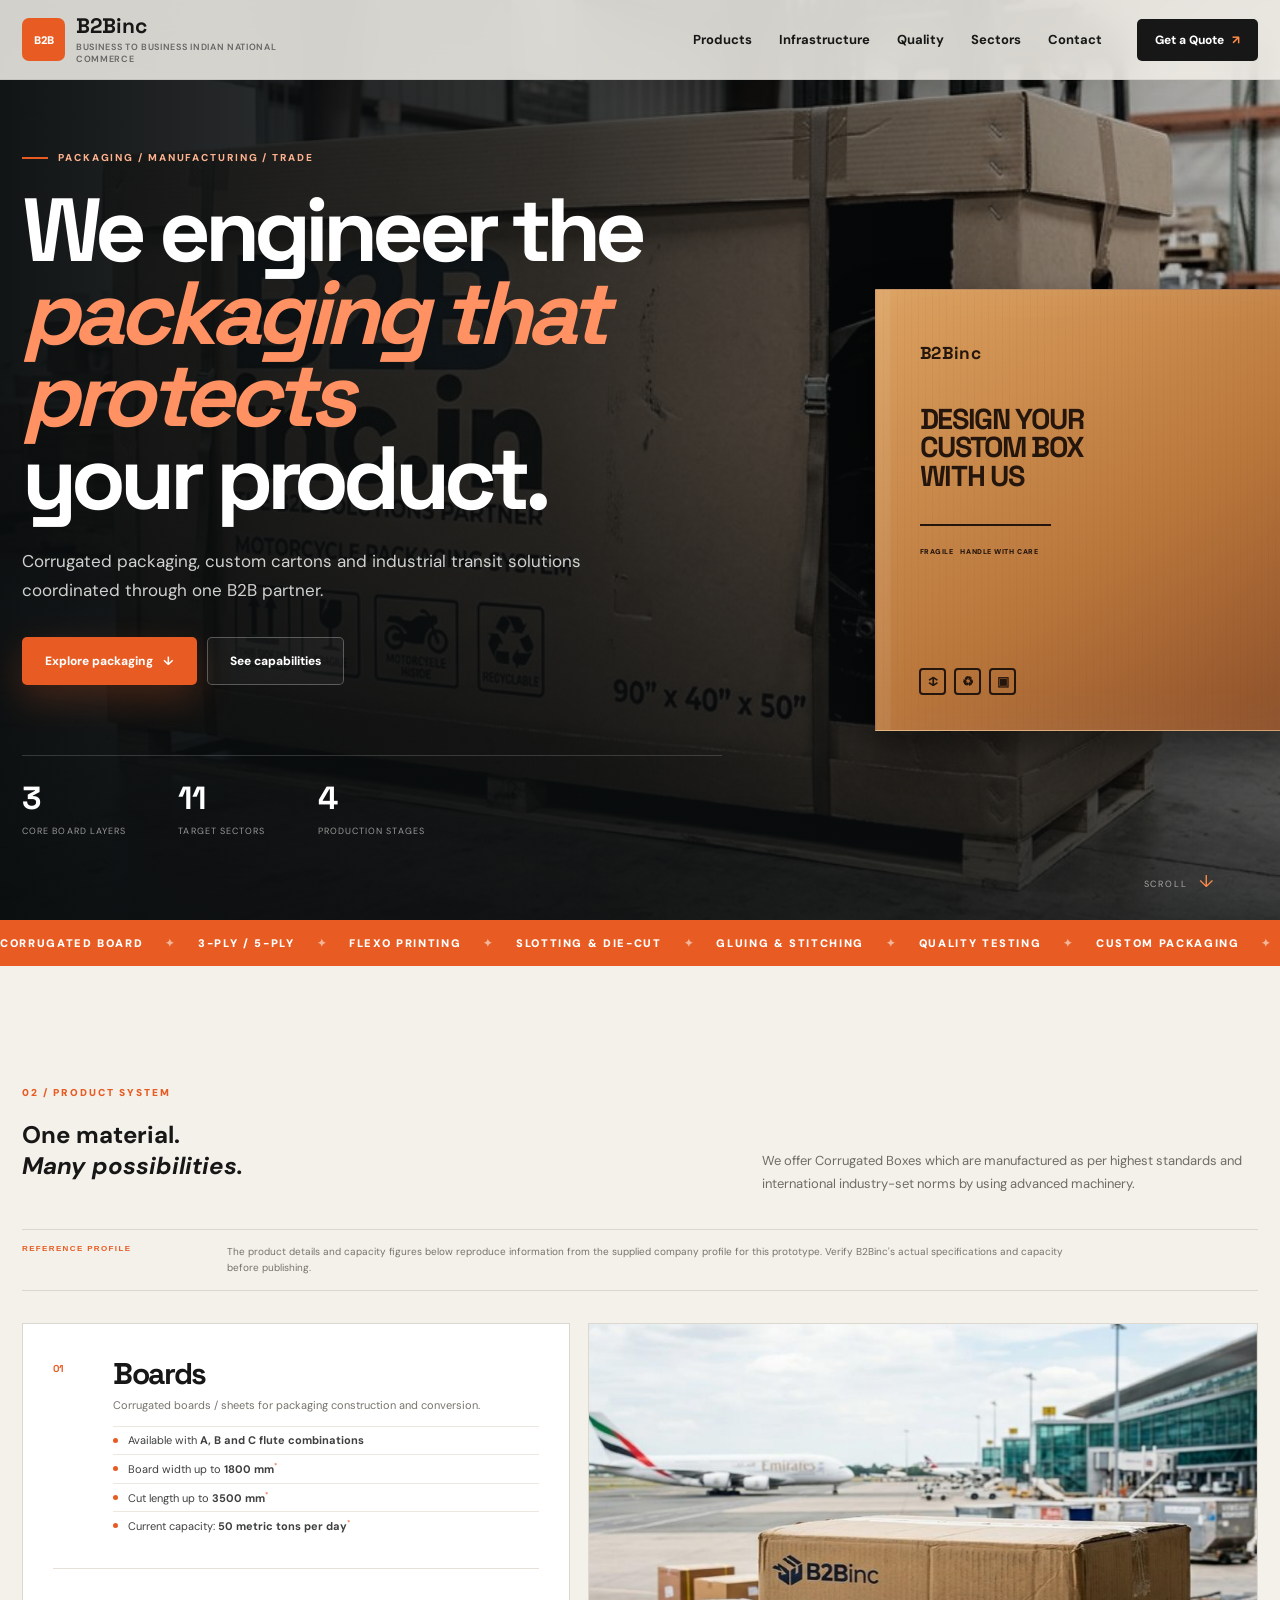
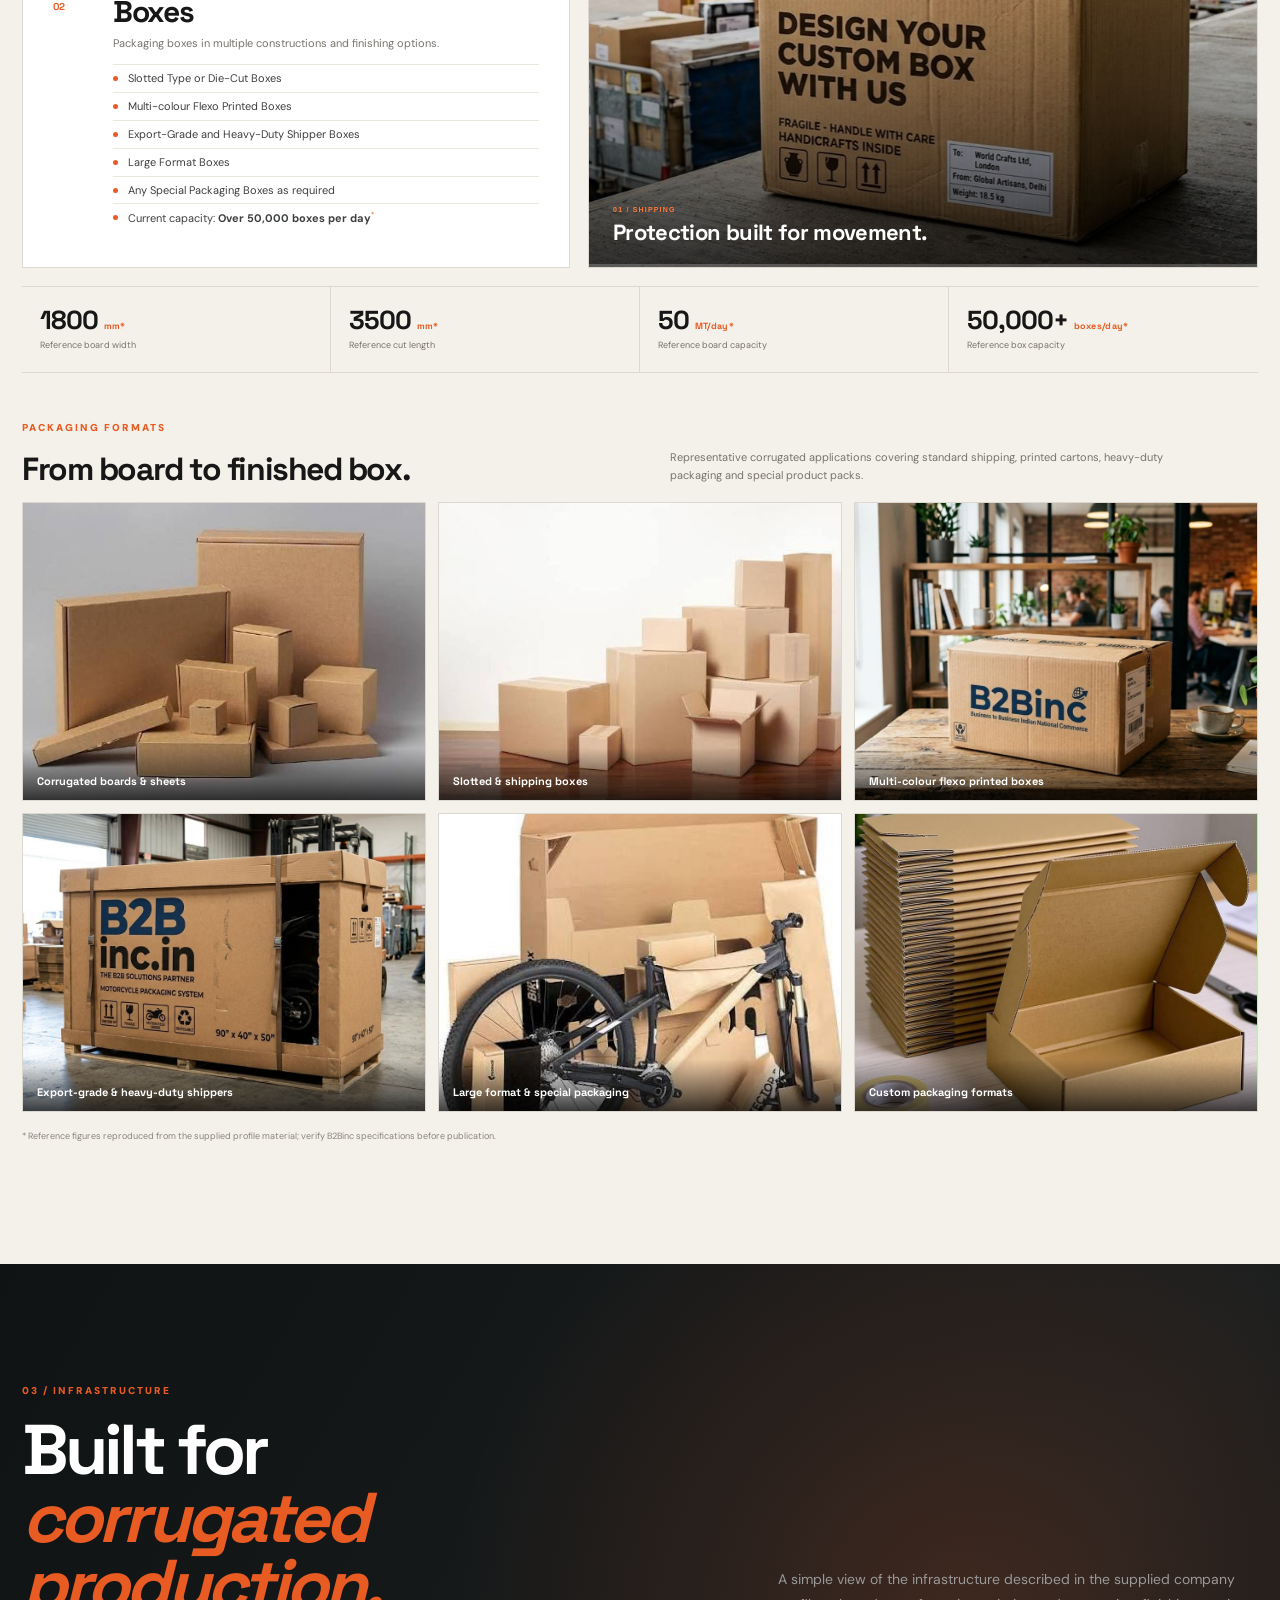
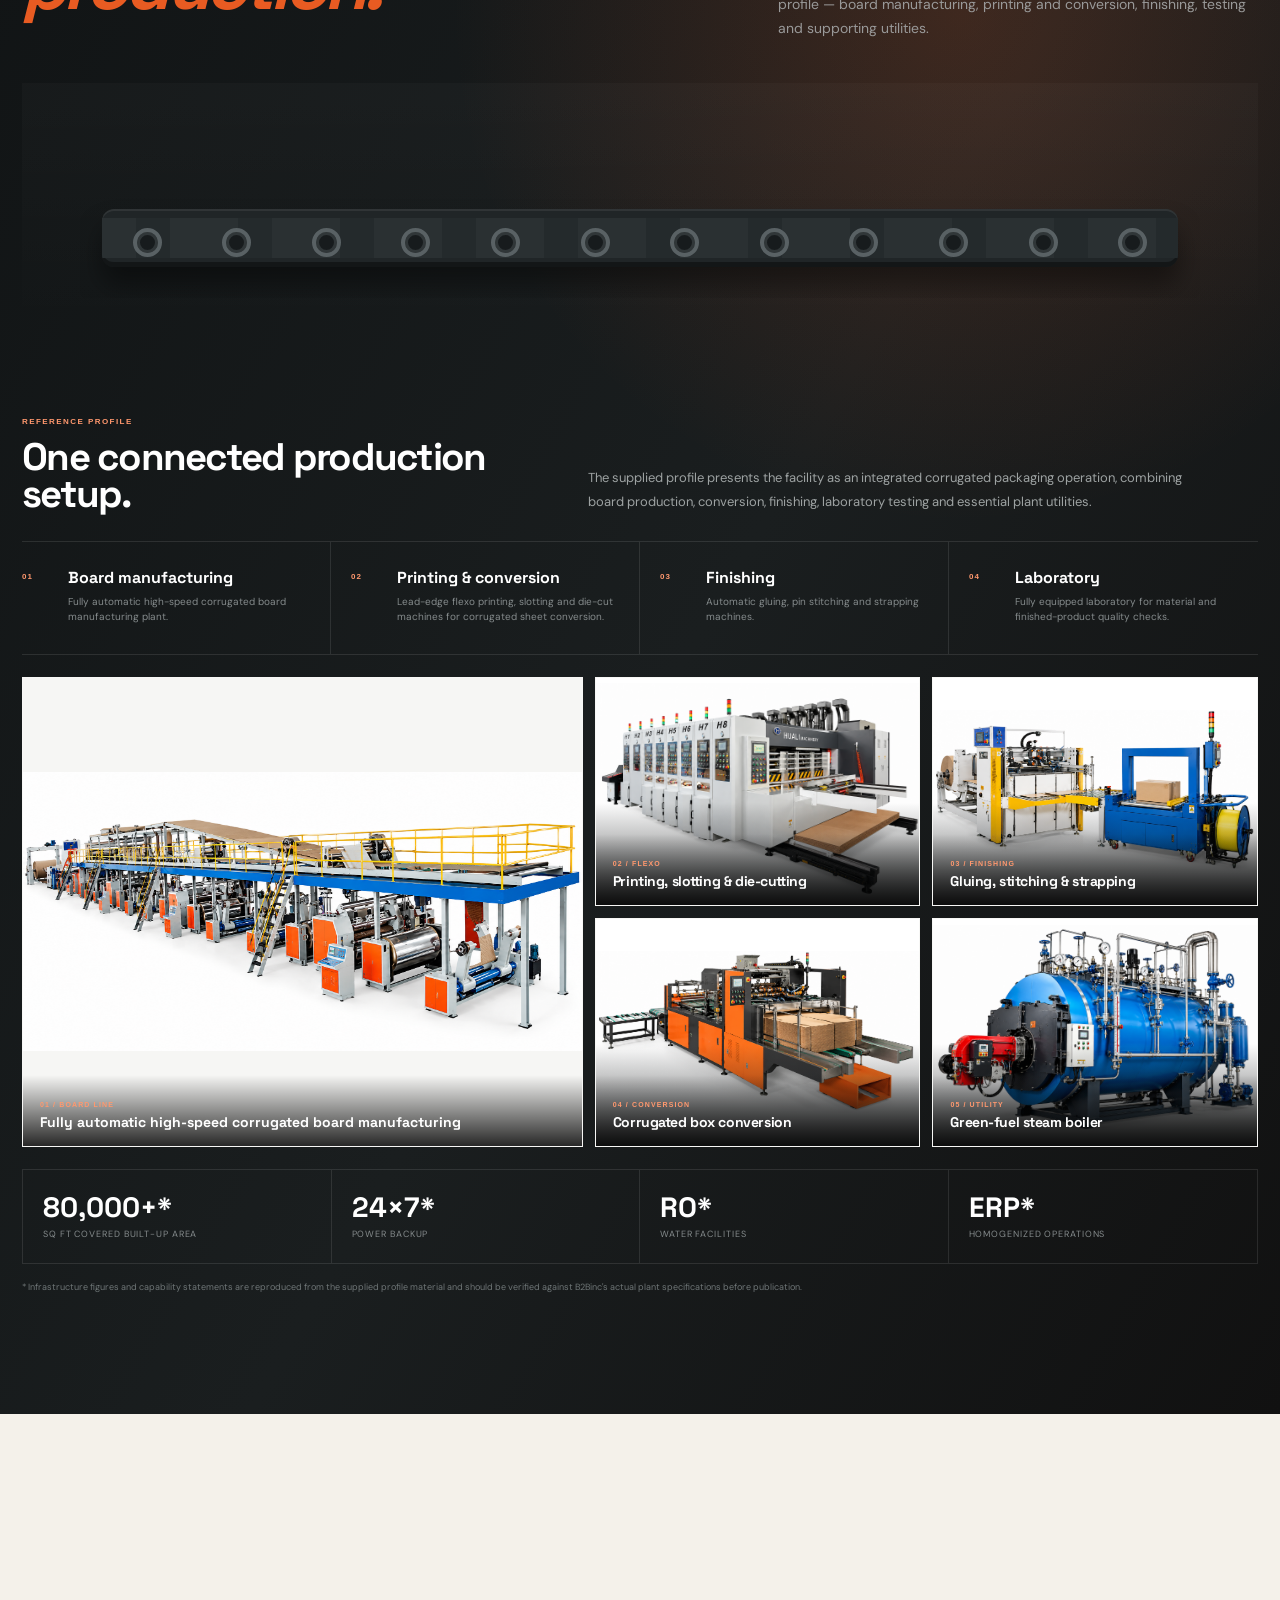
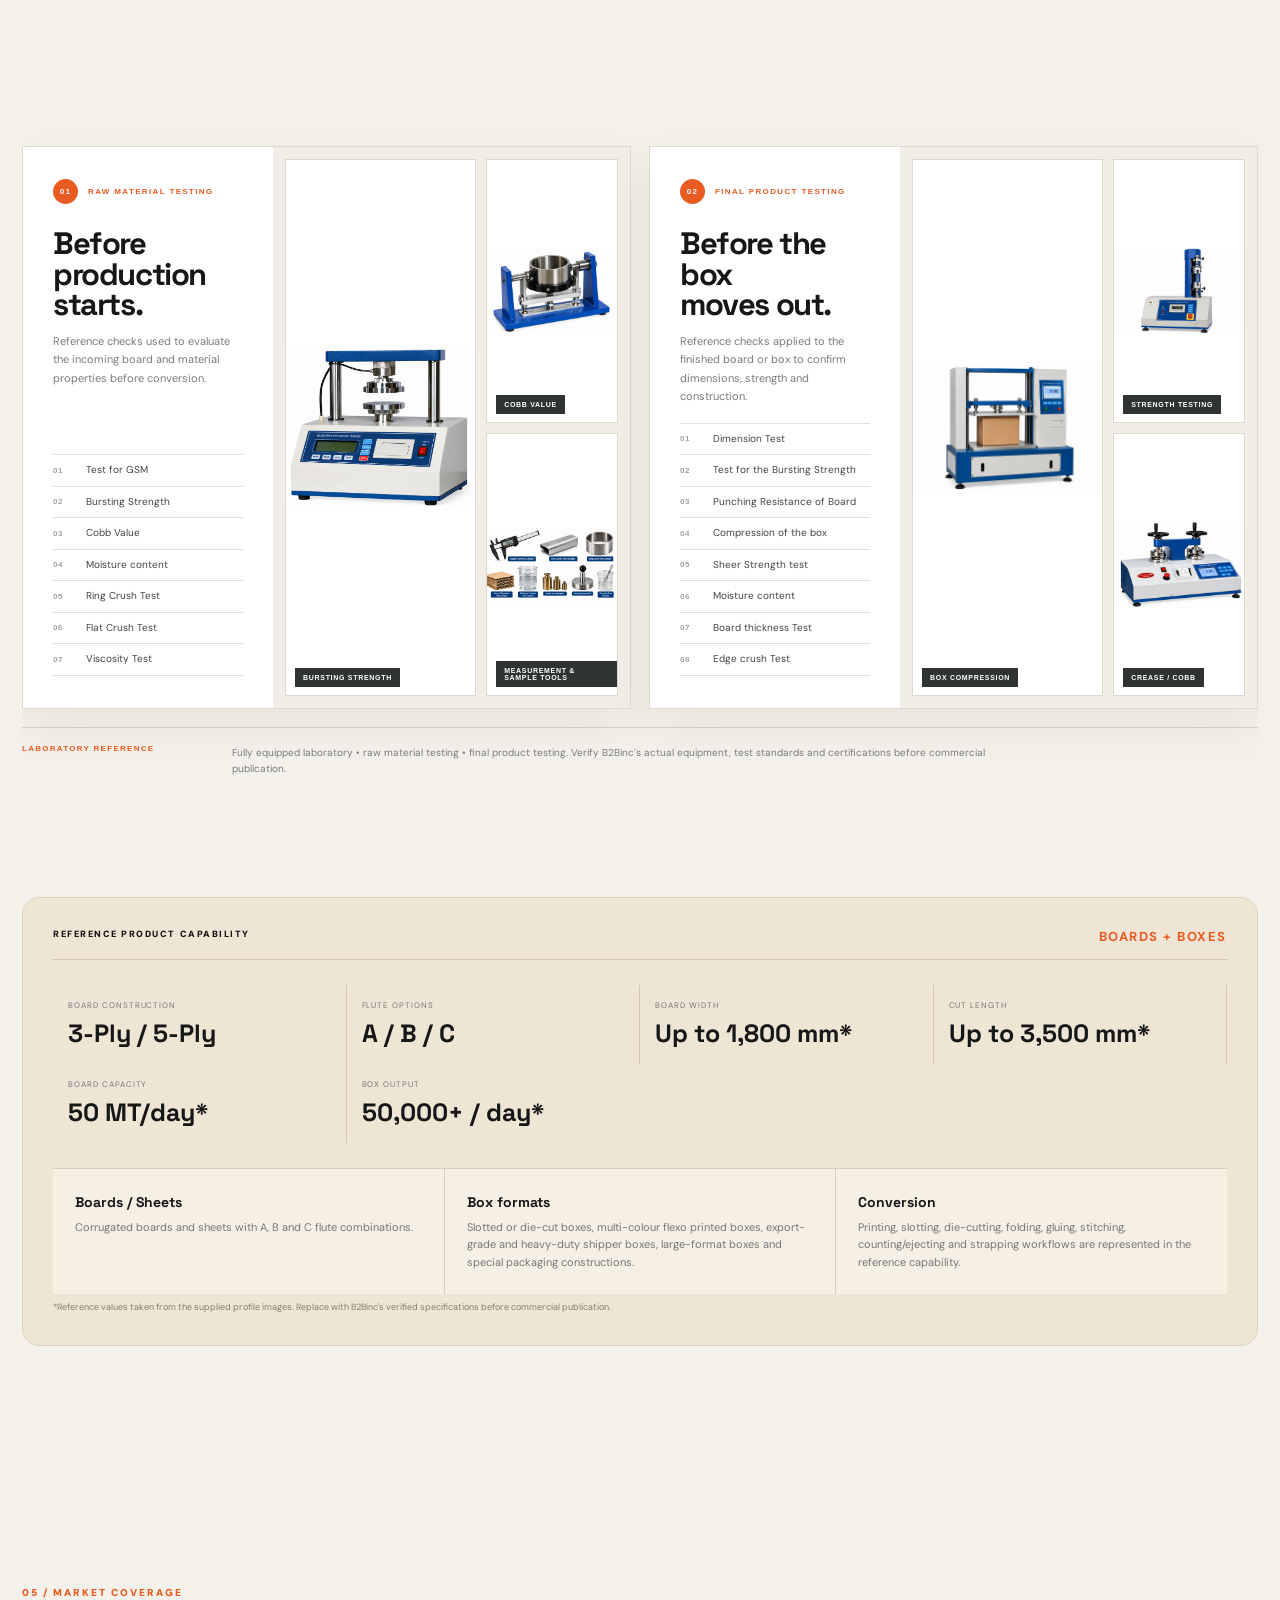
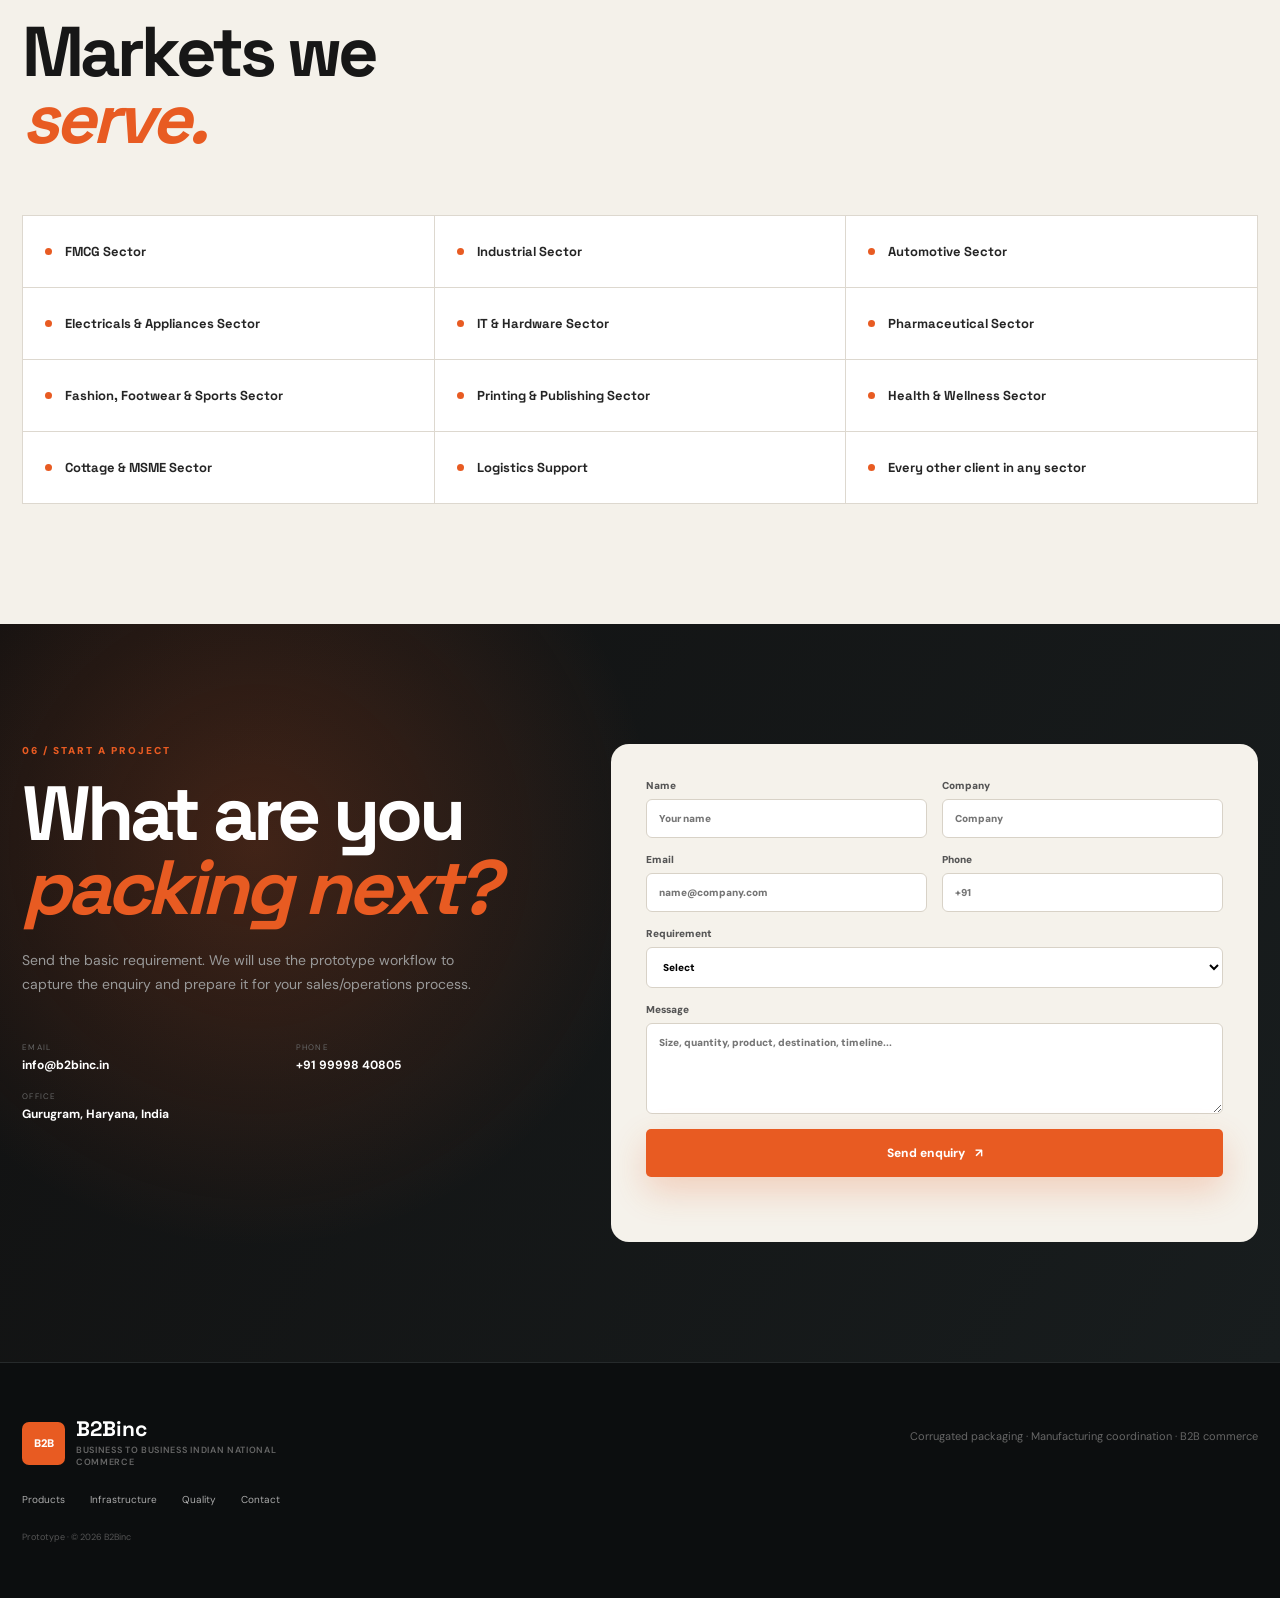
==== commit 7a1f6a8e: "Enhance contact form functionality by adding validation, bot protection, and improved user feedback." ====
--- a/index.html
+++ b/index.html
@@ -376,15 +376,29 @@
             <div><small>OFFICE</small><b>Gurugram, Haryana, India</b></div>
           </div>
         </div>
-        <form class="quote-form" id="quoteForm">
-          <label>Name<input name="name" required placeholder="Your name"></label>
-          <label>Company<input name="company" required placeholder="Company"></label>
-          <label>Email<input name="email" type="email" required placeholder="name@company.com"></label>
-          <label>Phone<input name="phone" required placeholder="+91"></label>
-          <label class="full">Requirement<select name="interest"><option>Corrugated Board</option><option>Shipping Boxes</option><option>E-commerce Mailers</option><option>Industrial Packaging</option><option>Printed Cartons</option><option>Custom / Die-cut</option><option>Other</option></select></label>
-          <label class="full">Message<textarea name="message" rows="5" placeholder="Size, quantity, product, destination, timeline..."></textarea></label>
-          <button class="button orange full" type="submit">Send enquiry <b>↗</b></button>
-          <div class="form-status full" id="formStatus"></div>
+        <form class="quote-form" id="quoteForm" novalidate>
+          <input type="checkbox" name="botcheck" class="hp" tabindex="-1" autocomplete="off" aria-hidden="true">
+          <label>Name<input id="name" name="name" required autocomplete="name" placeholder="Your name"></label>
+          <label>Company<input id="company" name="company" required placeholder="Company"></label>
+          <label>Email<input id="email" name="email" type="email" required autocomplete="email" placeholder="name@company.com"></label>
+          <label>Phone<input id="phone" name="phone" type="tel" required autocomplete="tel" placeholder="+91"></label>
+          <label class="full">Requirement
+            <select id="interest" name="interest" required>
+              <option value="">Select</option>
+              <option>Corrugated Board</option>
+              <option>Shipping Boxes</option>
+              <option>E-commerce Mailers</option>
+              <option>Industrial Packaging</option>
+              <option>Printed Cartons</option>
+              <option>Custom / Die-cut</option>
+              <option>Plastic / BOPP Bags</option>
+              <option>Import / Export</option>
+              <option>Other</option>
+            </select>
+          </label>
+          <label class="full">Message<textarea id="message" name="message" rows="5" required placeholder="Size, quantity, product, destination, timeline..."></textarea></label>
+          <button class="button orange full" id="formSubmitBtn" type="submit">Send enquiry <b>↗</b></button>
+          <div class="form-status full" id="formStatus" role="status"></div>
         </form>
       </div>
     </section>
--- a/styles.css
+++ b/styles.css
@@ -440,3 +440,11 @@
 @keyframes productFormatSwipeOutRight{0%{transform:translateX(0);opacity:1}100%{transform:translateX(100%);opacity:1}}
 [data-product-slideshow] .product-slideshow-frame.swipe-right-out img{animation:productFormatSwipeOutRight .48s ease both!important}
 [data-product-slideshow] .product-slideshow-frame.swipe-right-in img{animation:productFormatSwipeInRight .7s ease both!important}
+
+.quote-form{position:relative}
+.quote-form .hp{position:absolute;left:-9999px;width:1px;height:1px;opacity:0;pointer-events:none}
+.quote-form input.is-error,.quote-form select.is-error,.quote-form textarea.is-error{border-color:#c0392b;background:#fff5f4}
+.form-status{min-height:1.2em;font-size:13px;line-height:1.5;font-weight:600}
+.form-status.is-success{color:#1b6b3a}
+.form-status.is-error{color:#c0392b}
+.quote-form button:disabled{opacity:.7;cursor:wait}
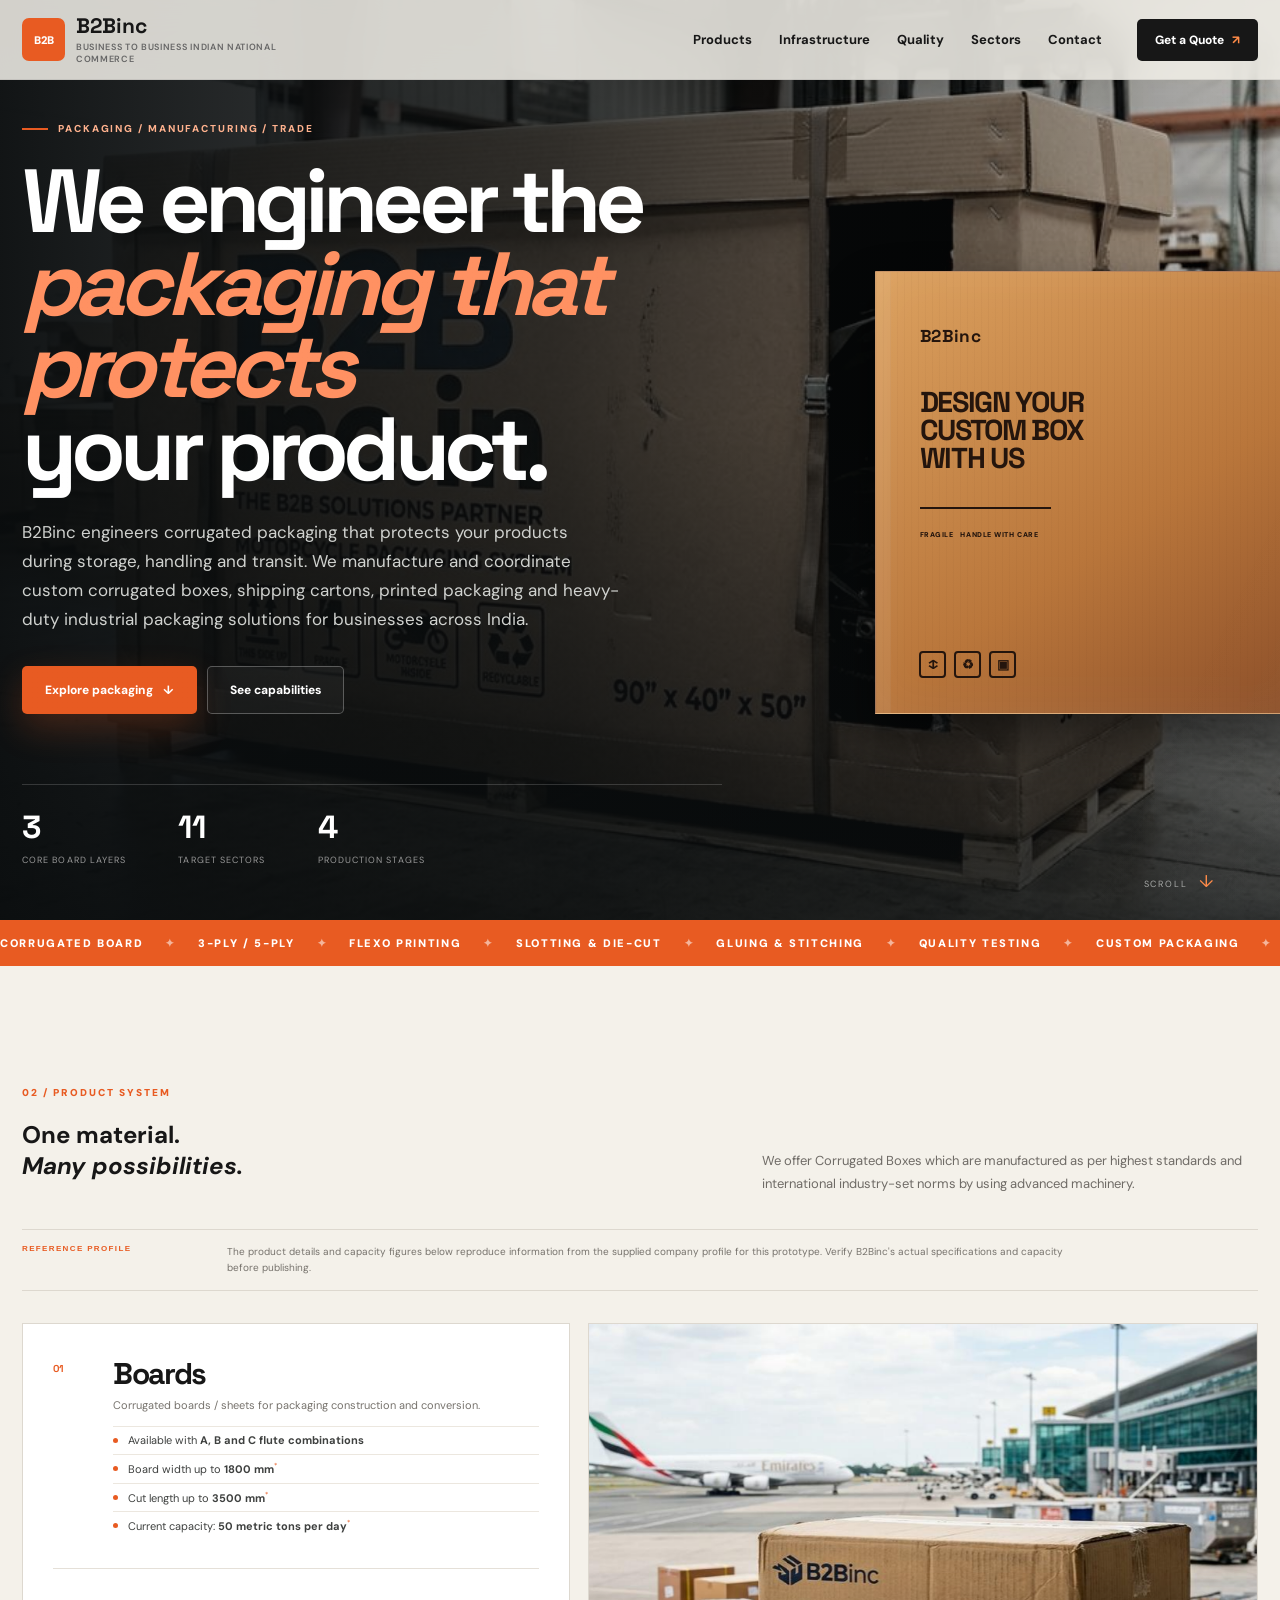
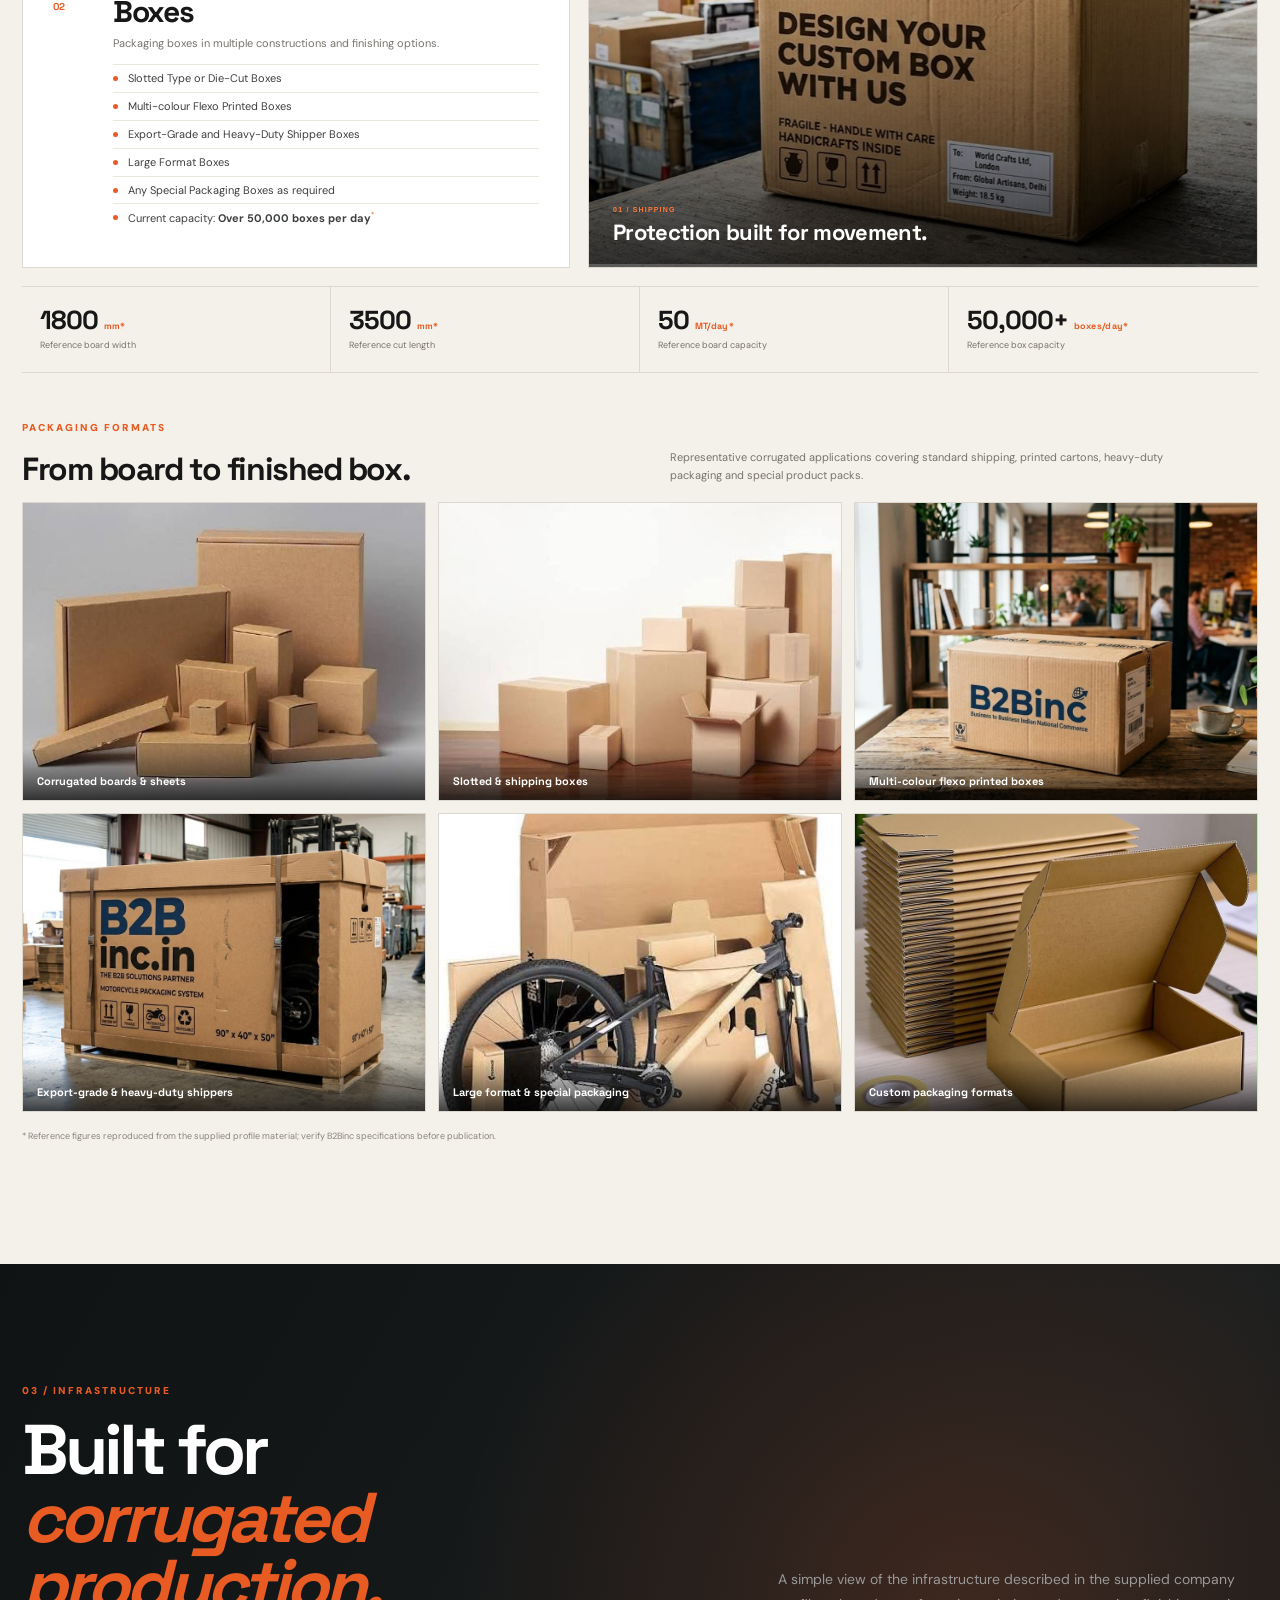
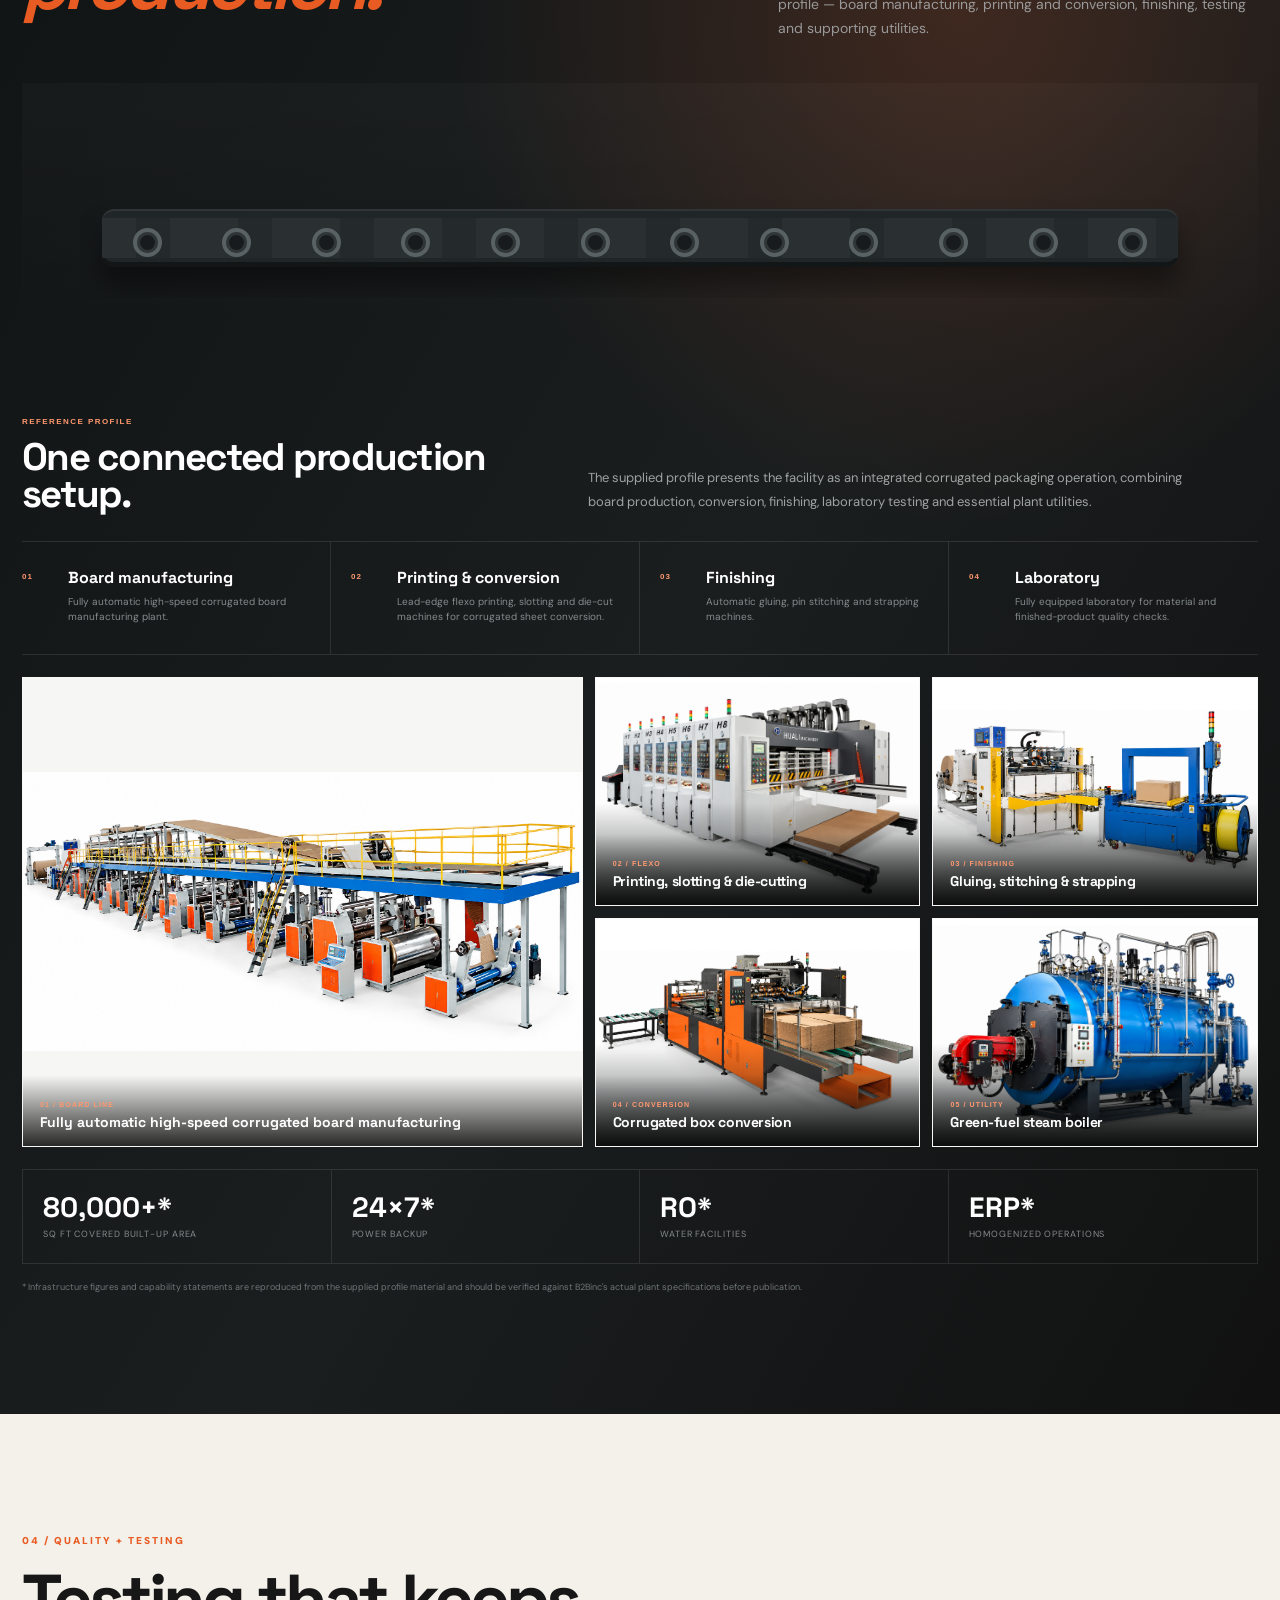
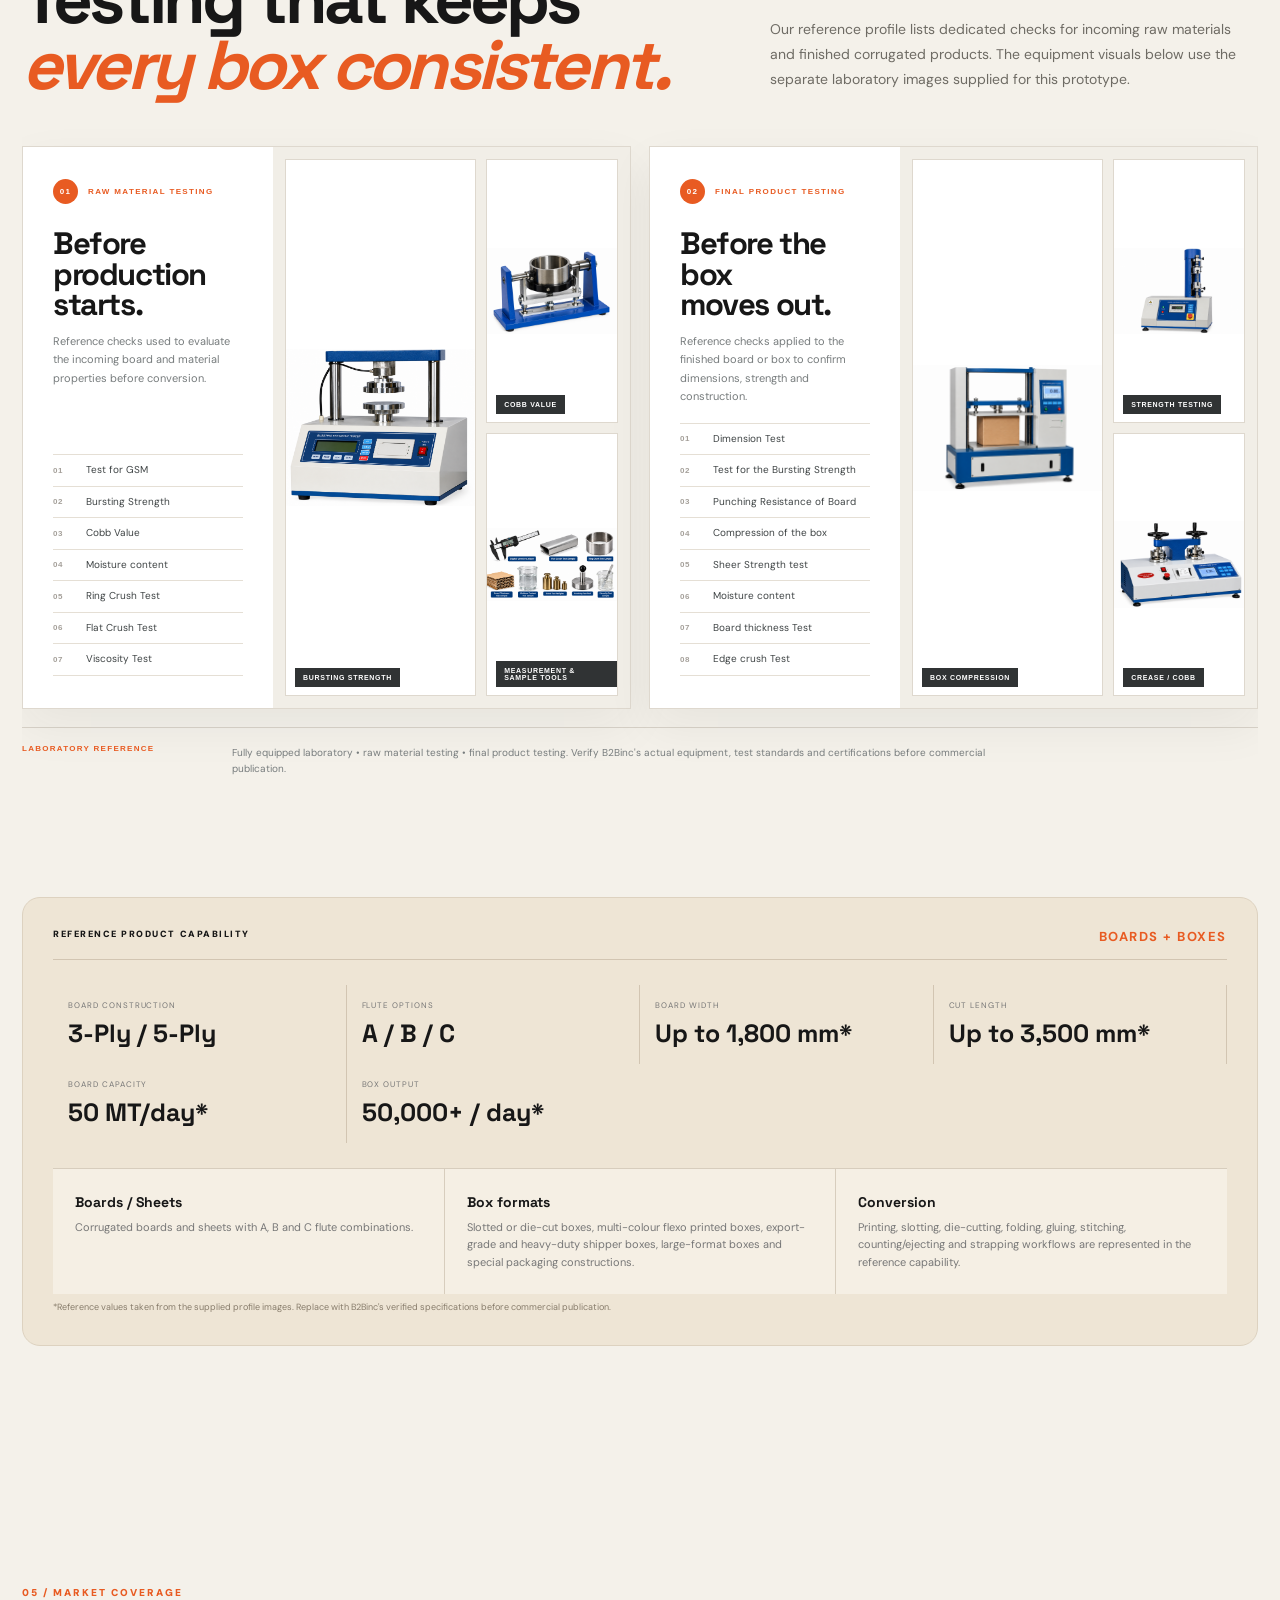
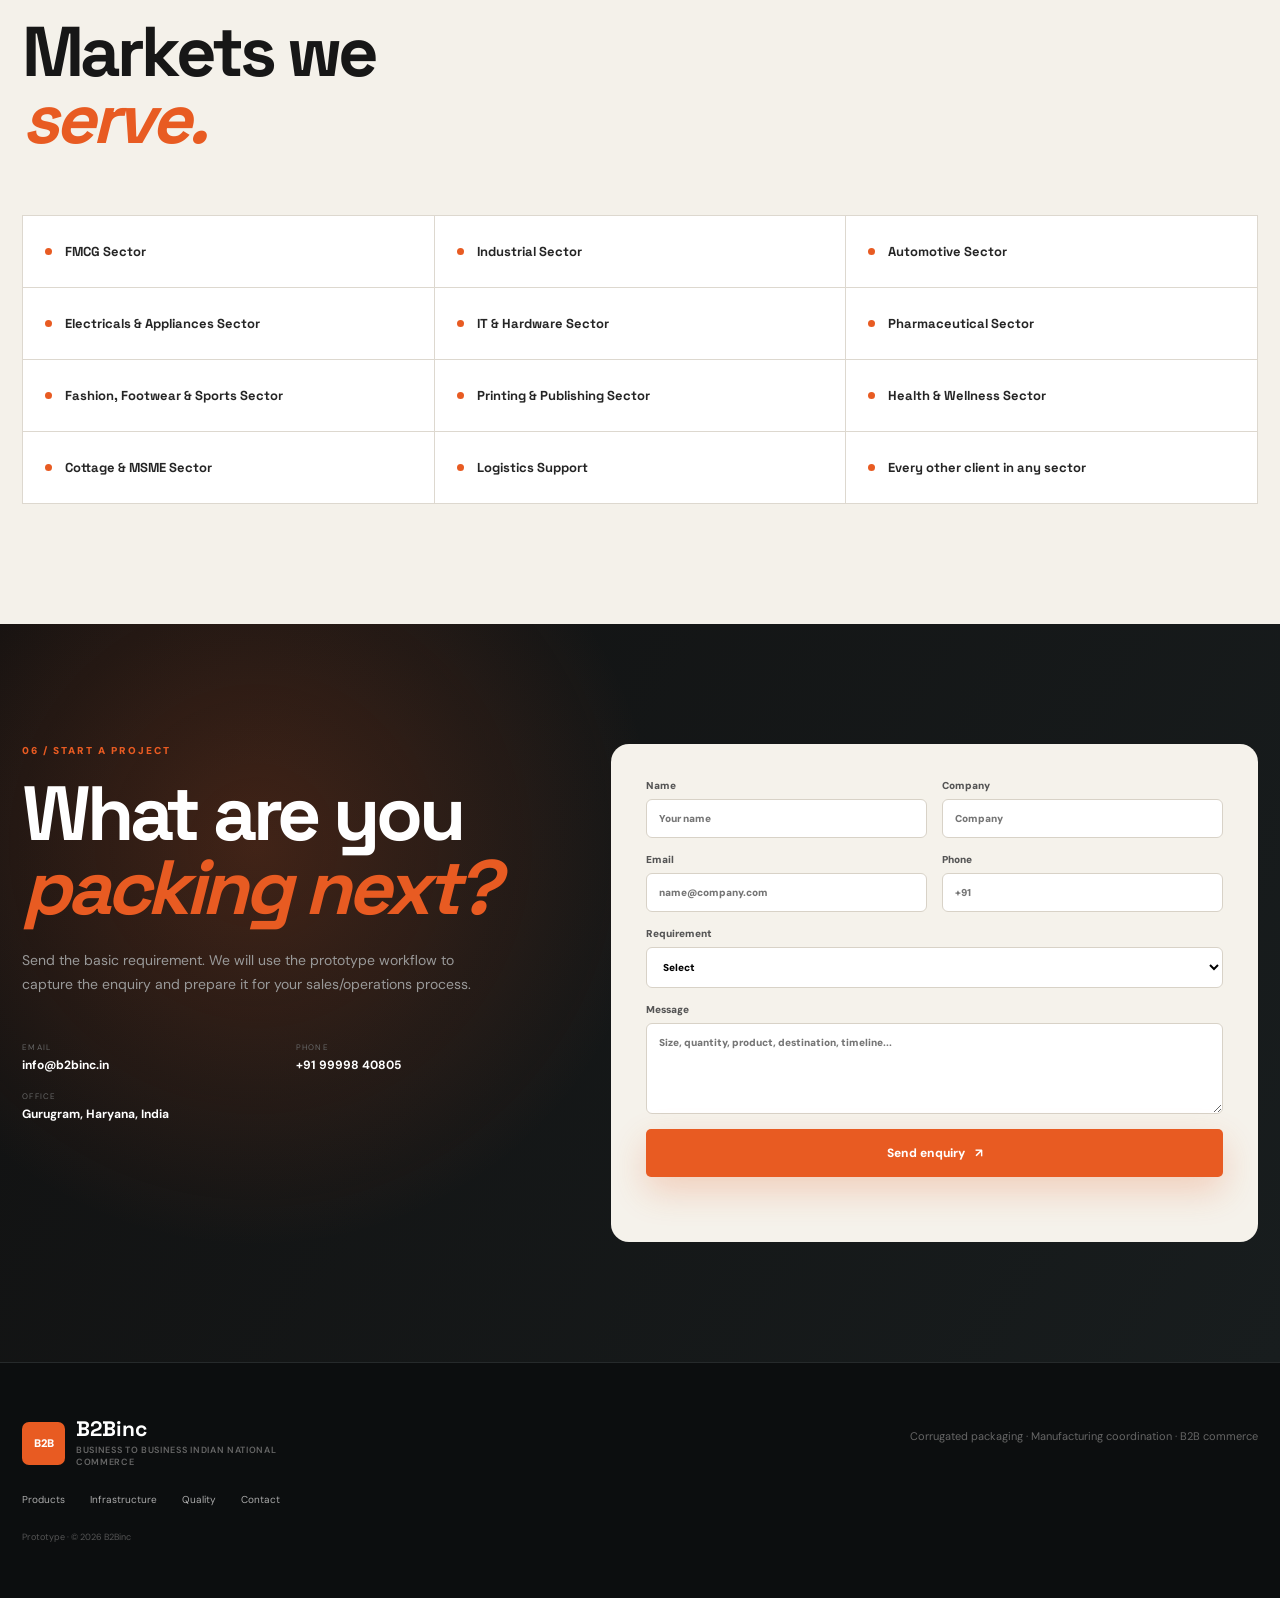
==== commit 574e150a: "comit 1a2b3c4d5e6f7g8h9i0j" ====
--- a/index.html
+++ b/index.html
@@ -1,16 +1,66 @@
 <!doctype html>
-<html lang="en">
+<html lang="en-IN"> 
 <head>
   <meta charset="utf-8">
   <meta name="viewport" content="width=device-width,initial-scale=1">
-  <title>B2Binc | Corrugated Packaging & B2B Commerce</title>
+  
+<title>Corrugated Boxes & Industrial Packaging in Gurugram | B2Binc</title>
+
+<meta name="description" content="B2Binc supplies corrugated boards, custom boxes, printed cartons and industrial packaging solutions in Gurugram, Haryana, serving businesses across India.">
+
+<meta name="robots" content="index, follow, max-image-preview:large">
+<link rel="canonical" href="https://b2binc.in/">
+<meta property="og:type" content="website">
+<meta property="og:title" content="B2Binc | Corrugated Packaging Solutions">
+<meta property="og:description" content="Custom corrugated boxes, shipping cartons and industrial packaging solutions in India.">
+<meta property="og:url" content="https://b2binc.in/">
+<meta property="og:image" content="https://b2binc.in/assets/industrial-packaging.jpeg">
   <link rel="icon" type="image/svg+xml" href="assets/b2binc-favicon.svg?v=2">
   <link rel="shortcut icon" href="assets/b2binc-favicon.svg?v=2">
-  <meta name="description" content="B2Binc — Business to Business Indian National Commerce. Corrugated boards, custom cartons, industrial packaging, quality testing and B2B supply coordination.">
   <link rel="preconnect" href="https://fonts.googleapis.com">
   <link rel="preconnect" href="https://fonts.gstatic.com" crossorigin>
   <link href="https://fonts.googleapis.com/css2?family=DM+Sans:wght@400;500;600;700;800&family=Space+Grotesk:wght@400;500;600;700&display=swap" rel="stylesheet">
   <link rel="stylesheet" href="styles.css">
+  
+<script type="application/ld+json">
+{
+  "@context": "https://schema.org",
+  "@type": "Organization",
+  "@id": "https://b2binc.in/#organization",
+  "name": "B2Binc",
+  "legalName": "Business to Business Indian National Commerce",
+  "url": "https://b2binc.in/",
+  "description": "B2Binc supplies corrugated boards, custom corrugated boxes, flexo-printed cartons and industrial packaging solutions.",
+  "email": "info@b2binc.in",
+  "telephone": "+919999840805",
+  "address": {
+    "@type": "PostalAddress",
+    "addressLocality": "Gurugram",
+    "addressRegion": "Haryana",
+    "addressCountry": "IN"
+  },
+  "areaServed": {
+    "@type": "Country",
+    "name": "India"
+  },
+  "knowsAbout": [
+    "Corrugated Boards",
+    "Custom Corrugated Boxes",
+    "Industrial Packaging",
+    "Flexo Printed Cartons",
+    "Shipping Boxes",
+    "Die Cut Packaging"
+  ],
+  "contactPoint": {
+    "@type": "ContactPoint",
+    "contactType": "Sales",
+    "email": "info@b2binc.in",
+    "telephone": "+919999840805",
+    "availableLanguage": ["English", "Hindi"]
+  }
+}
+</script>
+
 </head>
 <body>
   <div class="top-progress"></div>
@@ -43,7 +93,7 @@
       <div class="hero-inner reveal">
         <div class="hero-tag"><span></span> PACKAGING / MANUFACTURING / TRADE</div>
         <h1>We engineer the<br><i>packaging that protects</i><br>your product.</h1>
-        <p>Corrugated packaging, custom cartons and industrial transit solutions coordinated through one B2B partner.</p>
+        <p>B2Binc engineers corrugated packaging that protects your products during storage, handling and transit. We manufacture and coordinate custom corrugated boxes, shipping cartons, printed packaging and heavy-duty industrial packaging solutions for businesses across India.</p>
         <div class="hero-buttons">
           <a href="#products" class="button orange">Explore packaging <b>↓</b></a>
           <a href="#infrastructure" class="button outline">See capabilities</a>
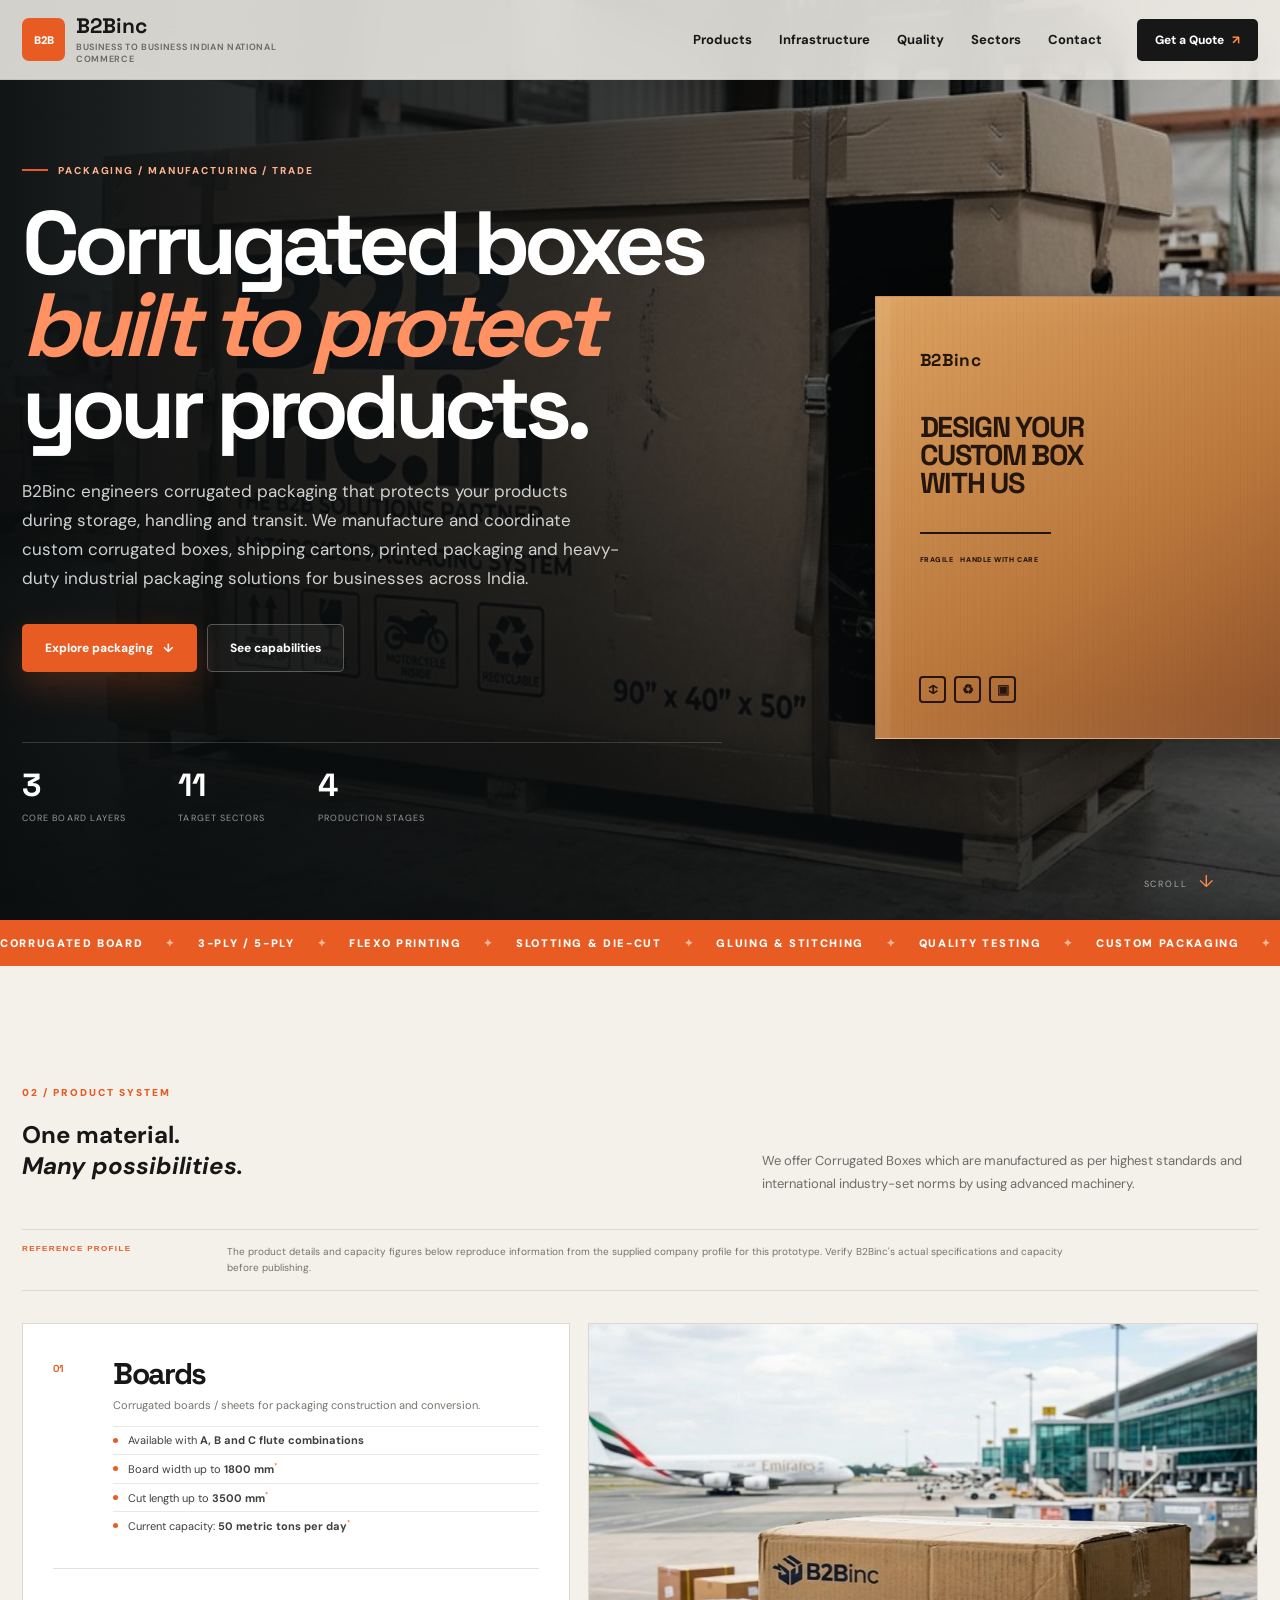
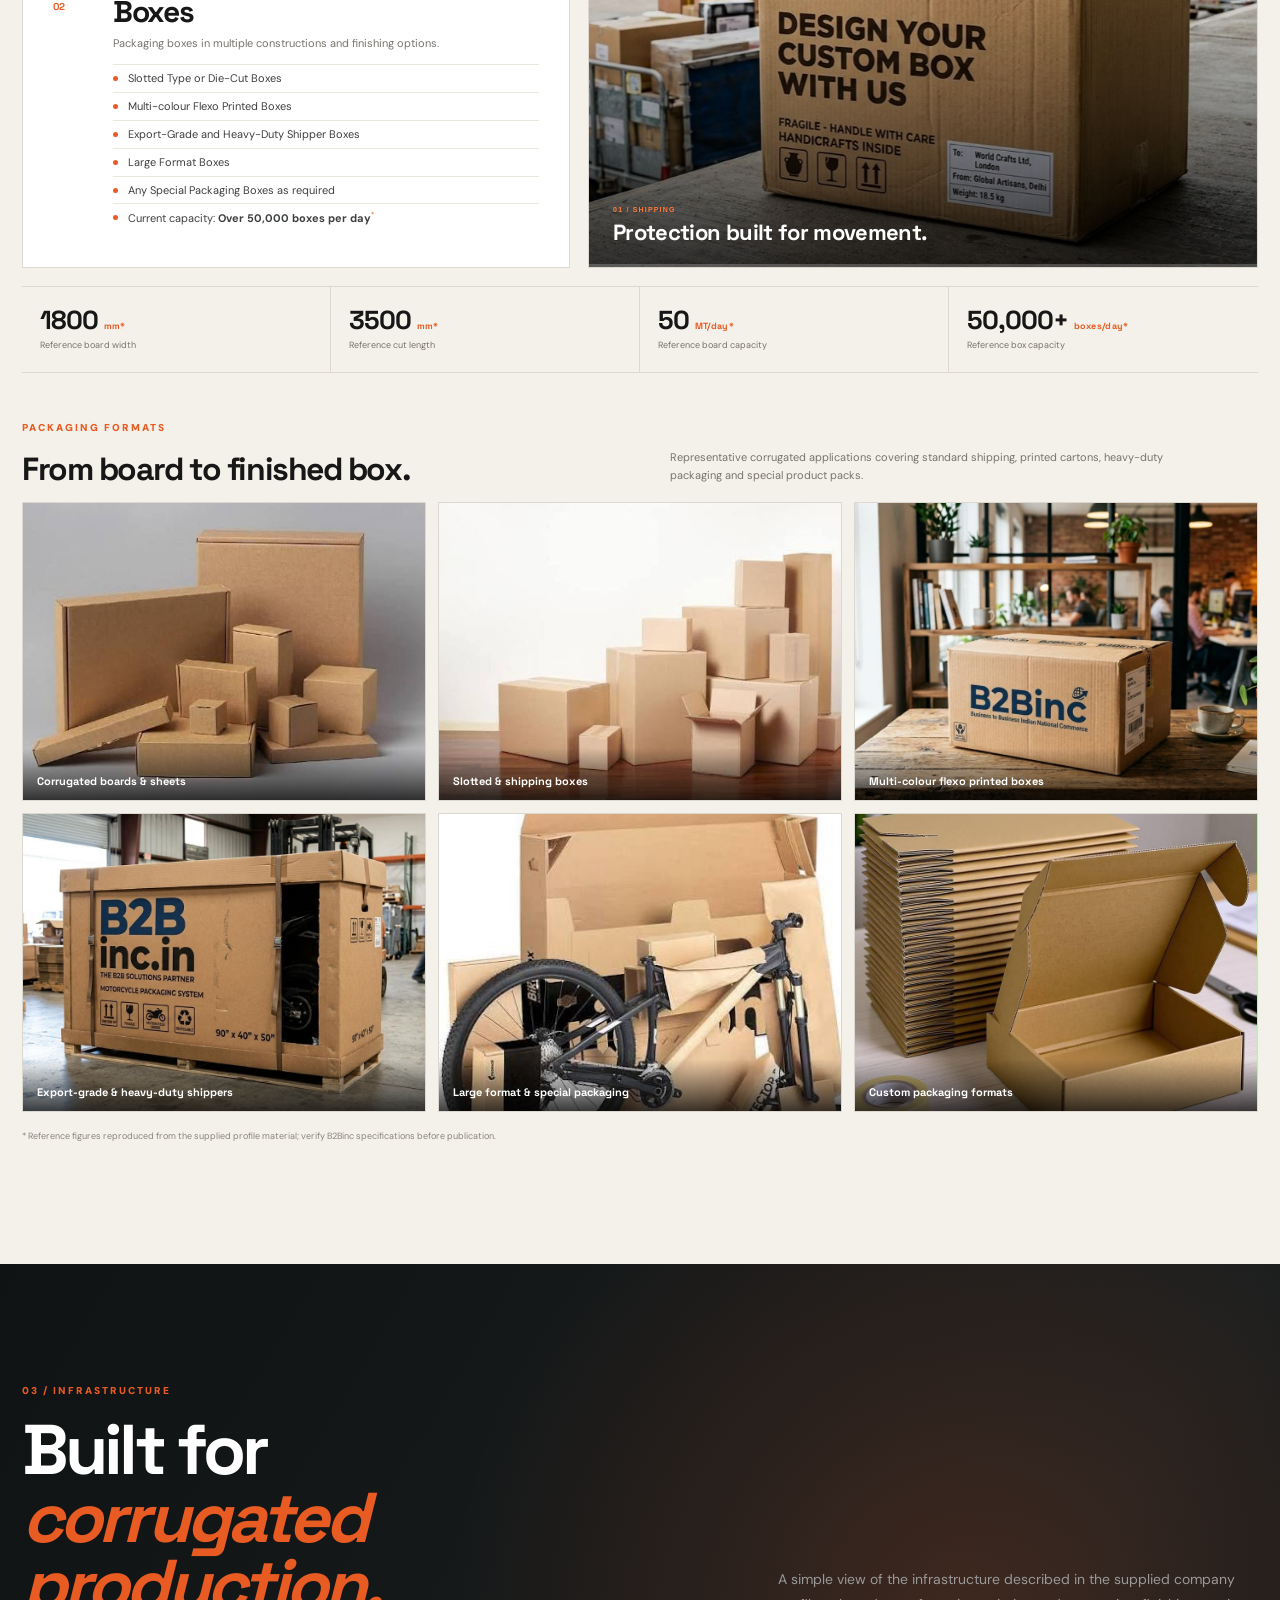
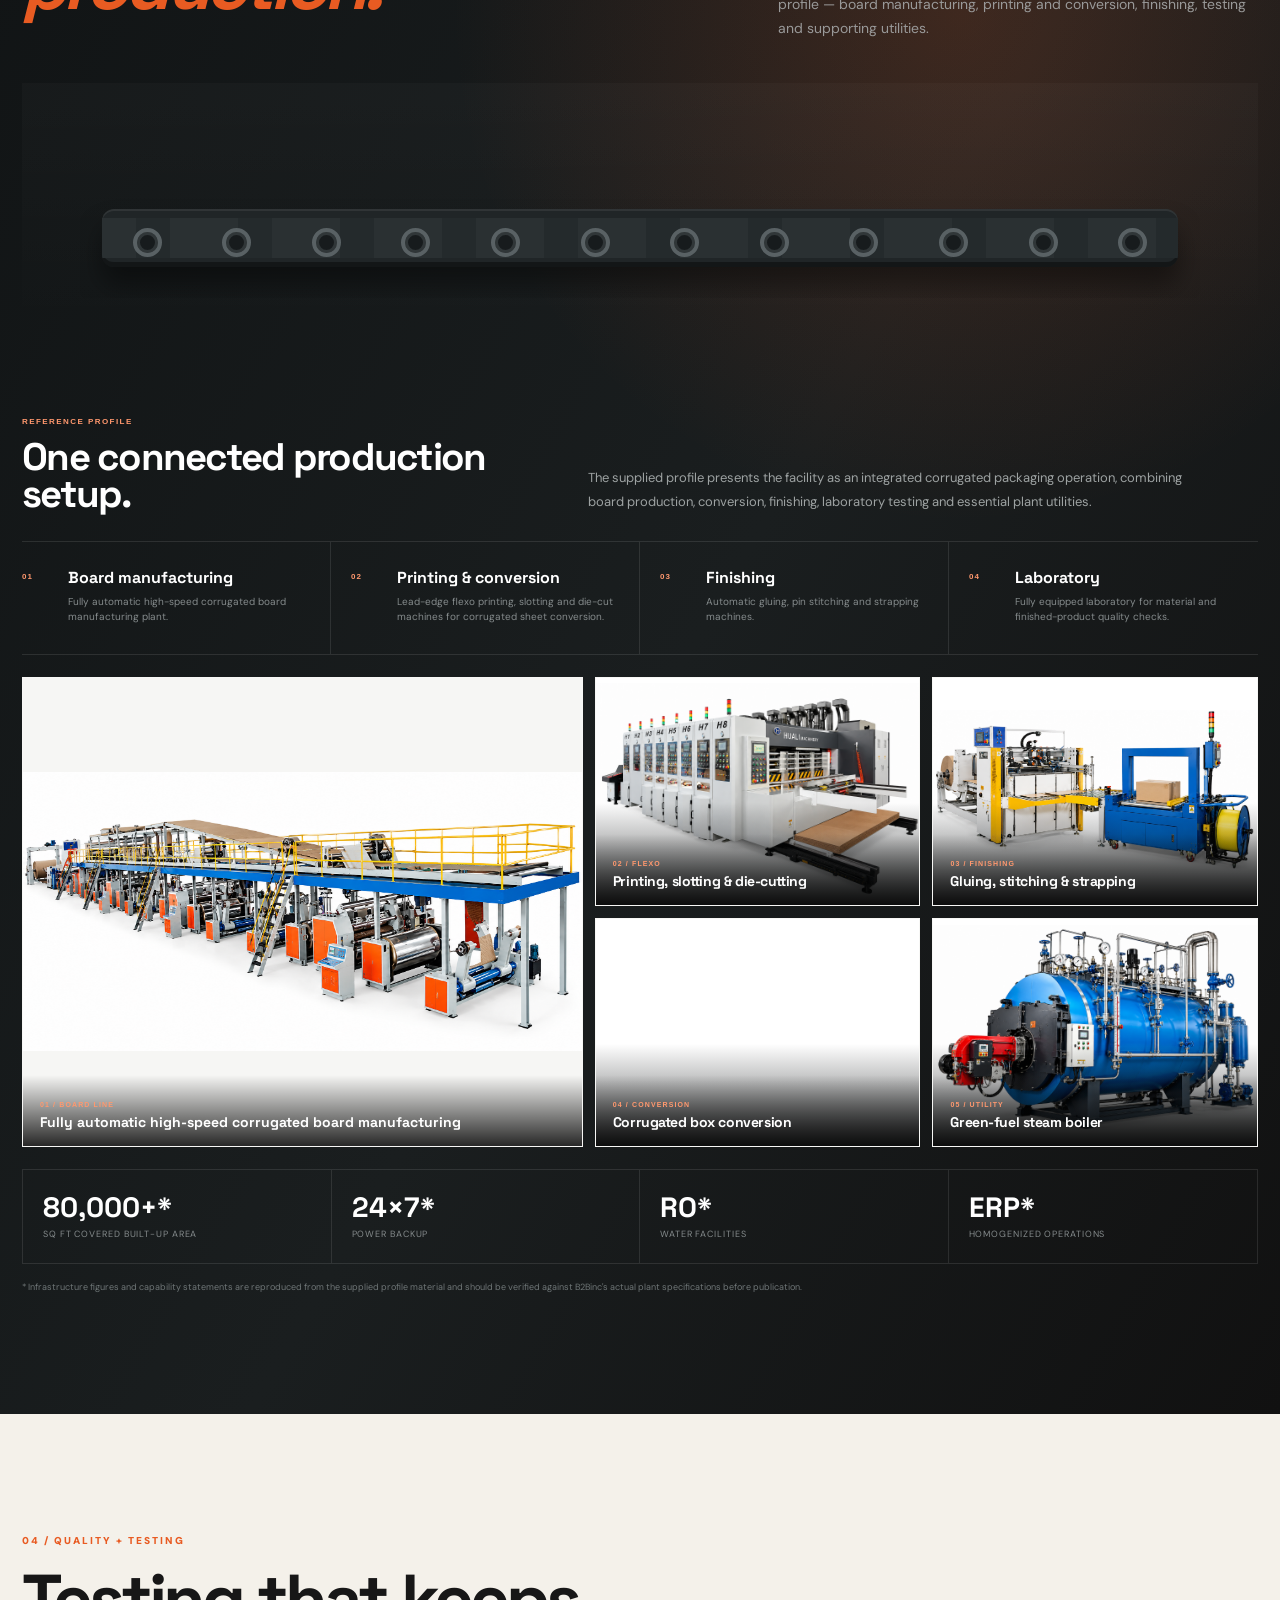
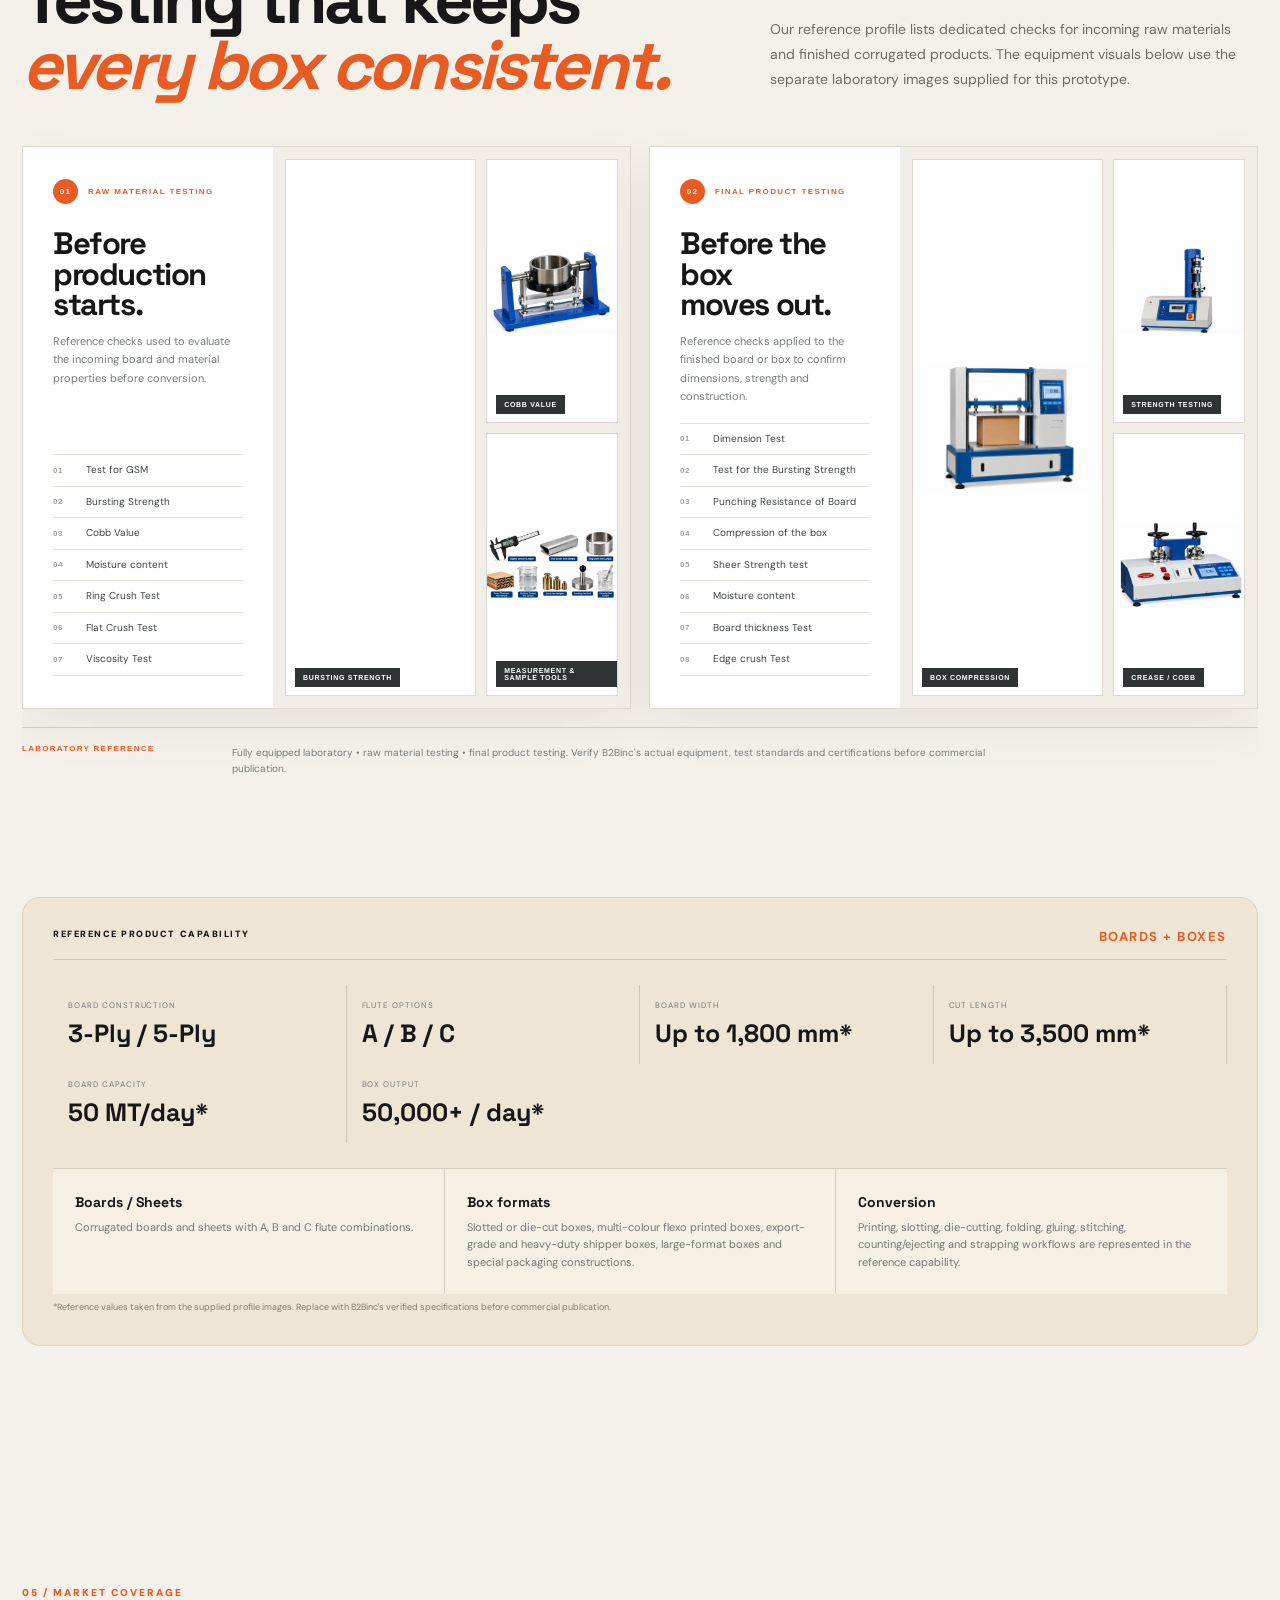
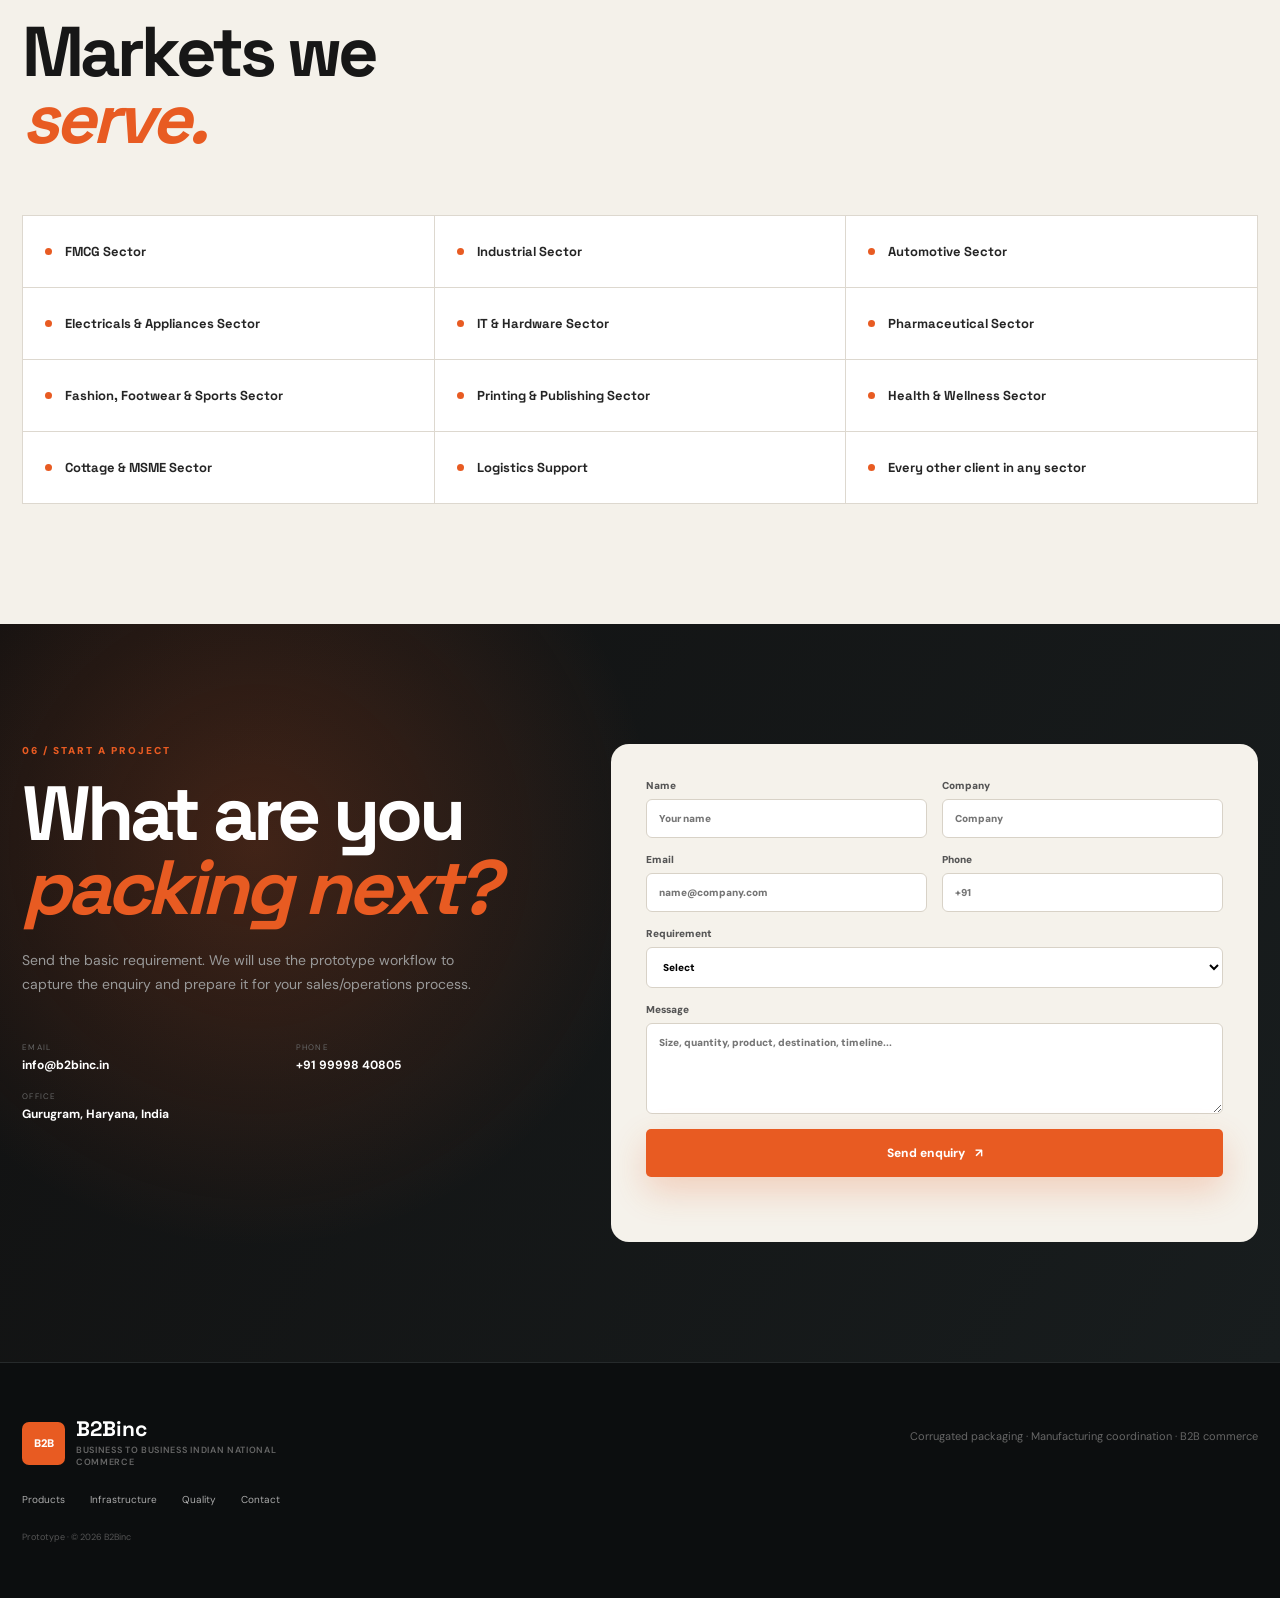
==== commit a3d3ce63: "Improve homepage SEO" ====
--- a/index.html
+++ b/index.html
@@ -4,17 +4,24 @@
   <meta charset="utf-8">
   <meta name="viewport" content="width=device-width,initial-scale=1">
   
-<title>Corrugated Boxes & Industrial Packaging in Gurugram | B2Binc</title>
-
-<meta name="description" content="B2Binc supplies corrugated boards, custom boxes, printed cartons and industrial packaging solutions in Gurugram, Haryana, serving businesses across India.">
-
+<title>Corrugated Boxes &amp; Industrial Packaging in Gurugram | B2Binc</title>
+<meta name="description" content="B2Binc supplies corrugated boards, custom shipping boxes, printed cartons and industrial packaging in Gurugram, Haryana, for businesses across India. Request a quote.">
 <meta name="robots" content="index, follow, max-image-preview:large">
 <link rel="canonical" href="https://b2binc.in/">
+<meta name="theme-color" content="#10100f">
 <meta property="og:type" content="website">
-<meta property="og:title" content="B2Binc | Corrugated Packaging Solutions">
-<meta property="og:description" content="Custom corrugated boxes, shipping cartons and industrial packaging solutions in India.">
+<meta property="og:site_name" content="B2Binc">
+<meta property="og:locale" content="en_IN">
+<meta property="og:title" content="Corrugated Boxes &amp; Industrial Packaging in Gurugram | B2Binc">
+<meta property="og:description" content="B2Binc supplies corrugated boards, custom shipping boxes, printed cartons and industrial packaging in Gurugram, Haryana, for businesses across India. Request a quote.">
 <meta property="og:url" content="https://b2binc.in/">
 <meta property="og:image" content="https://b2binc.in/assets/industrial-packaging.jpeg">
+<meta property="og:image:alt" content="Corrugated industrial packaging by B2Binc">
+<meta name="twitter:card" content="summary_large_image">
+<meta name="twitter:title" content="Corrugated Boxes &amp; Industrial Packaging in Gurugram | B2Binc">
+<meta name="twitter:description" content="Corrugated boards, custom shipping boxes, printed cartons and industrial packaging from Gurugram, Haryana.">
+<meta name="twitter:image" content="https://b2binc.in/assets/industrial-packaging.jpeg">
+<meta name="twitter:image:alt" content="Corrugated industrial packaging by B2Binc">
   <link rel="icon" type="image/svg+xml" href="assets/b2binc-favicon.svg?v=2">
   <link rel="shortcut icon" href="assets/b2binc-favicon.svg?v=2">
   <link rel="preconnect" href="https://fonts.googleapis.com">
@@ -25,39 +32,61 @@
 <script type="application/ld+json">
 {
   "@context": "https://schema.org",
-  "@type": "Organization",
-  "@id": "https://b2binc.in/#organization",
-  "name": "B2Binc",
-  "legalName": "Business to Business Indian National Commerce",
-  "url": "https://b2binc.in/",
-  "description": "B2Binc supplies corrugated boards, custom corrugated boxes, flexo-printed cartons and industrial packaging solutions.",
-  "email": "info@b2binc.in",
-  "telephone": "+919999840805",
-  "address": {
-    "@type": "PostalAddress",
-    "addressLocality": "Gurugram",
-    "addressRegion": "Haryana",
-    "addressCountry": "IN"
-  },
-  "areaServed": {
-    "@type": "Country",
-    "name": "India"
-  },
-  "knowsAbout": [
-    "Corrugated Boards",
-    "Custom Corrugated Boxes",
-    "Industrial Packaging",
-    "Flexo Printed Cartons",
-    "Shipping Boxes",
-    "Die Cut Packaging"
-  ],
-  "contactPoint": {
-    "@type": "ContactPoint",
-    "contactType": "Sales",
-    "email": "info@b2binc.in",
-    "telephone": "+919999840805",
-    "availableLanguage": ["English", "Hindi"]
-  }
+  "@graph": [
+    {
+      "@type": "Organization",
+      "@id": "https://b2binc.in/#organization",
+      "name": "B2Binc",
+      "legalName": "Business to Business Indian National Commerce",
+      "url": "https://b2binc.in/",
+      "description": "B2Binc supplies corrugated boards, custom corrugated boxes, flexo-printed cartons and industrial packaging solutions.",
+      "email": "info@b2binc.in",
+      "telephone": "+919999840805",
+      "address": {
+        "@type": "PostalAddress",
+        "addressLocality": "Gurugram",
+        "addressRegion": "Haryana",
+        "addressCountry": "IN"
+      },
+      "areaServed": {
+        "@type": "Country",
+        "name": "India"
+      },
+      "knowsAbout": [
+        "Corrugated Boards",
+        "Custom Corrugated Boxes",
+        "Industrial Packaging",
+        "Flexo Printed Cartons",
+        "Shipping Boxes",
+        "Die Cut Packaging"
+      ],
+      "contactPoint": {
+        "@type": "ContactPoint",
+        "contactType": "Sales",
+        "email": "info@b2binc.in",
+        "telephone": "+919999840805",
+        "availableLanguage": ["English", "Hindi"]
+      }
+    },
+    {
+      "@type": "WebSite",
+      "@id": "https://b2binc.in/#website",
+      "url": "https://b2binc.in/",
+      "name": "B2Binc",
+      "publisher": { "@id": "https://b2binc.in/#organization" },
+      "inLanguage": "en-IN"
+    },
+    {
+      "@type": "WebPage",
+      "@id": "https://b2binc.in/#webpage",
+      "url": "https://b2binc.in/",
+      "name": "Corrugated Boxes & Industrial Packaging in Gurugram | B2Binc",
+      "description": "B2Binc supplies corrugated boards, custom shipping boxes, printed cartons and industrial packaging in Gurugram, Haryana, for businesses across India.",
+      "isPartOf": { "@id": "https://b2binc.in/#website" },
+      "about": { "@id": "https://b2binc.in/#organization" },
+      "inLanguage": "en-IN"
+    }
+  ]
 }
 </script>
 
@@ -87,12 +116,12 @@
       <div class="hero-lines"></div>
       <div class="hero-glow glow-one"></div>
       <div class="hero-glow glow-two"></div>
-      <div class="hero-image"><img src="assets/industrial-packaging.jpeg" alt="Corrugated industrial packaging"></div>
+      <div class="hero-image"><img src="assets/industrial-packaging.jpeg" alt="Corrugated industrial packaging" fetchpriority="high" decoding="async"></div>
       <div class="hero-overlay"></div>
 
       <div class="hero-inner reveal">
         <div class="hero-tag"><span></span> PACKAGING / MANUFACTURING / TRADE</div>
-        <h1>We engineer the<br><i>packaging that protects</i><br>your product.</h1>
+        <h1>Corrugated boxes<br><i>built to protect</i><br>your products.</h1>
         <p>B2Binc engineers corrugated packaging that protects your products during storage, handling and transit. We manufacture and coordinate custom corrugated boxes, shipping cartons, printed packaging and heavy-duty industrial packaging solutions for businesses across India.</p>
         <div class="hero-buttons">
           <a href="#products" class="button orange">Explore packaging <b>↓</b></a>
@@ -182,7 +211,7 @@
 
         <div class="product-system-visual reveal" data-product-slideshow>
           <figure class="product-feature-image product-feature-large product-slideshow-frame">
-            <img data-product-slide-image src="assets/product-airport-box-01.jpeg" alt="B2Binc corrugated box prepared for airport logistics">
+            <img data-product-slide-image src="assets/product-airport-box-01.jpeg" alt="B2Binc corrugated box prepared for airport logistics" loading="lazy" decoding="async">
             <div class="product-slide-progress" aria-hidden="true"><span></span></div>
             <figcaption><span data-product-slide-kicker>01 / SHIPPING</span><b data-product-slide-title>Protection built for movement.</b></figcaption>
           </figure>
@@ -207,27 +236,27 @@
 
         <div class="product-format-grid" data-mobile-format-rotator>
           <figure>
-            <img src="assets/custom-boxes.jpeg" alt="Corrugated boards and custom boxes">
+            <img src="assets/custom-boxes.jpeg" alt="Corrugated boards and custom boxes" loading="lazy" decoding="async">
             <figcaption>Corrugated boards & sheets</figcaption>
           </figure>
           <figure>
-            <img src="assets/shipping-boxes.jpeg" alt="Corrugated shipping boxes">
+            <img src="assets/shipping-boxes.jpeg" alt="Corrugated shipping boxes" loading="lazy" decoding="async">
             <figcaption>Slotted & shipping boxes</figcaption>
           </figure>
           <figure>
-            <img src="assets/branded-box.jpeg" alt="Multi-colour flexo printed corrugated box">
+            <img src="assets/branded-box.jpeg" alt="Multi-colour flexo printed corrugated box" loading="lazy" decoding="async">
             <figcaption>Multi-colour flexo printed boxes</figcaption>
           </figure>
           <figure>
-            <img src="assets/industrial-packaging.jpeg" alt="Heavy-duty industrial corrugated packaging">
+            <img src="assets/industrial-packaging.jpeg" alt="Heavy-duty industrial corrugated packaging" loading="lazy" decoding="async">
             <figcaption>Export-grade & heavy-duty shippers</figcaption>
           </figure>
           <figure>
-            <img src="assets/bike-packaging.jpeg" alt="Large format corrugated product packaging">
+            <img src="assets/bike-packaging.jpeg" alt="Large format corrugated product packaging" loading="lazy" decoding="async">
             <figcaption>Large format & special packaging</figcaption>
           </figure>
           <figure>
-            <img src="assets/mailer-box.jpeg" alt="Custom corrugated mailer packaging">
+            <img src="assets/mailer-box.jpeg" alt="Custom corrugated mailer packaging" loading="lazy" decoding="async">
             <figcaption>Custom packaging formats</figcaption>
           </figure>
         </div>
@@ -275,23 +304,23 @@
 
         <div class="infra-machine-showcase reveal" data-mobile-infra-rotator>
           <figure class="infra-machine-feature">
-            <img src="assets/infra/board-manufacturing-line.png" alt="Long corrugated board manufacturing line">
+            <img src="assets/infra/board-manufacturing-line.png" alt="Long corrugated board manufacturing line" loading="lazy" decoding="async">
             <figcaption><span>01 / BOARD LINE</span><b>Fully automatic high-speed corrugated board manufacturing</b></figcaption>
           </figure>
           <figure class="infra-machine-card">
-            <img src="assets/infra/flexo-printing-machine.png" alt="Flexographic printing machine for corrugated packaging">
+            <img src="assets/infra/flexo-printing-machine.png" alt="Flexographic printing machine for corrugated packaging" loading="lazy" decoding="async">
             <figcaption><span>02 / FLEXO</span><b>Printing, slotting &amp; die-cutting</b></figcaption>
           </figure>
           <figure class="infra-machine-card">
-            <img src="assets/infra/folder-gluer-strapping.png" alt="Corrugated folder gluer and strapping equipment">
+            <img src="assets/infra/folder-gluer-strapping.png" alt="Corrugated folder gluer and strapping equipment" loading="lazy" decoding="async">
             <figcaption><span>03 / FINISHING</span><b>Gluing, stitching &amp; strapping</b></figcaption>
           </figure>
           <figure class="infra-machine-card">
-            <img src="assets/infra/box-conversion-finishing.png" alt="Corrugated box conversion and finishing machine">
+            <img src="assets/infra/box-conversion-finishing.png" alt="Corrugated box conversion and finishing machine" loading="lazy" decoding="async">
             <figcaption><span>04 / CONVERSION</span><b>Corrugated box conversion</b></figcaption>
           </figure>
           <figure class="infra-machine-card">
-            <img src="assets/infra/steam-boiler-generated.png" alt="Industrial steam boiler supporting corrugated production">
+            <img src="assets/infra/steam-boiler-generated.png" alt="Industrial steam boiler supporting corrugated production" loading="lazy" decoding="async">
             <figcaption><span>05 / UTILITY</span><b>Green-fuel steam boiler</b></figcaption>
           </figure>
         </div>
@@ -333,9 +362,9 @@
             </ul>
           </div>
           <div class="testing-image-grid">
-            <figure class="testing-image-main"><img src="assets/test-bursting-strength.png" alt="Bursting strength testing equipment"><figcaption>Bursting Strength</figcaption></figure>
-            <figure><img src="assets/test-cobb.png" alt="Cobb testing equipment"><figcaption>Cobb Value</figcaption></figure>
-            <figure><img src="assets/test-tools-overview.png" alt="Corrugated laboratory test tools"><figcaption>Measurement & sample tools</figcaption></figure>
+            <figure class="testing-image-main"><img src="assets/test-bursting-strength.png" alt="Bursting strength testing equipment" loading="lazy" decoding="async"><figcaption>Bursting Strength</figcaption></figure>
+            <figure><img src="assets/test-cobb.png" alt="Cobb testing equipment" loading="lazy" decoding="async"><figcaption>Cobb Value</figcaption></figure>
+            <figure><img src="assets/test-tools-overview.png" alt="Corrugated laboratory test tools" loading="lazy" decoding="async"><figcaption>Measurement & sample tools</figcaption></figure>
           </div>
         </article>
 
@@ -356,9 +385,9 @@
             </ul>
           </div>
           <div class="testing-image-grid">
-            <figure class="testing-image-main"><img src="assets/test-box-compression.png" alt="Box compression testing equipment"><figcaption>Box Compression</figcaption></figure>
-            <figure><img src="assets/test-tensile.png" alt="Strength testing equipment"><figcaption>Strength Testing</figcaption></figure>
-            <figure><img src="assets/test-crease-cobb.png" alt="Crease and Cobb testing equipment"><figcaption>Crease / Cobb</figcaption></figure>
+            <figure class="testing-image-main"><img src="assets/test-box-compression.png" alt="Box compression testing equipment" loading="lazy" decoding="async"><figcaption>Box Compression</figcaption></figure>
+            <figure><img src="assets/test-tensile.png" alt="Strength testing equipment" loading="lazy" decoding="async"><figcaption>Strength Testing</figcaption></figure>
+            <figure><img src="assets/test-crease-cobb.png" alt="Crease and Cobb testing equipment" loading="lazy" decoding="async"><figcaption>Crease / Cobb</figcaption></figure>
           </div>
         </article>
       </div>
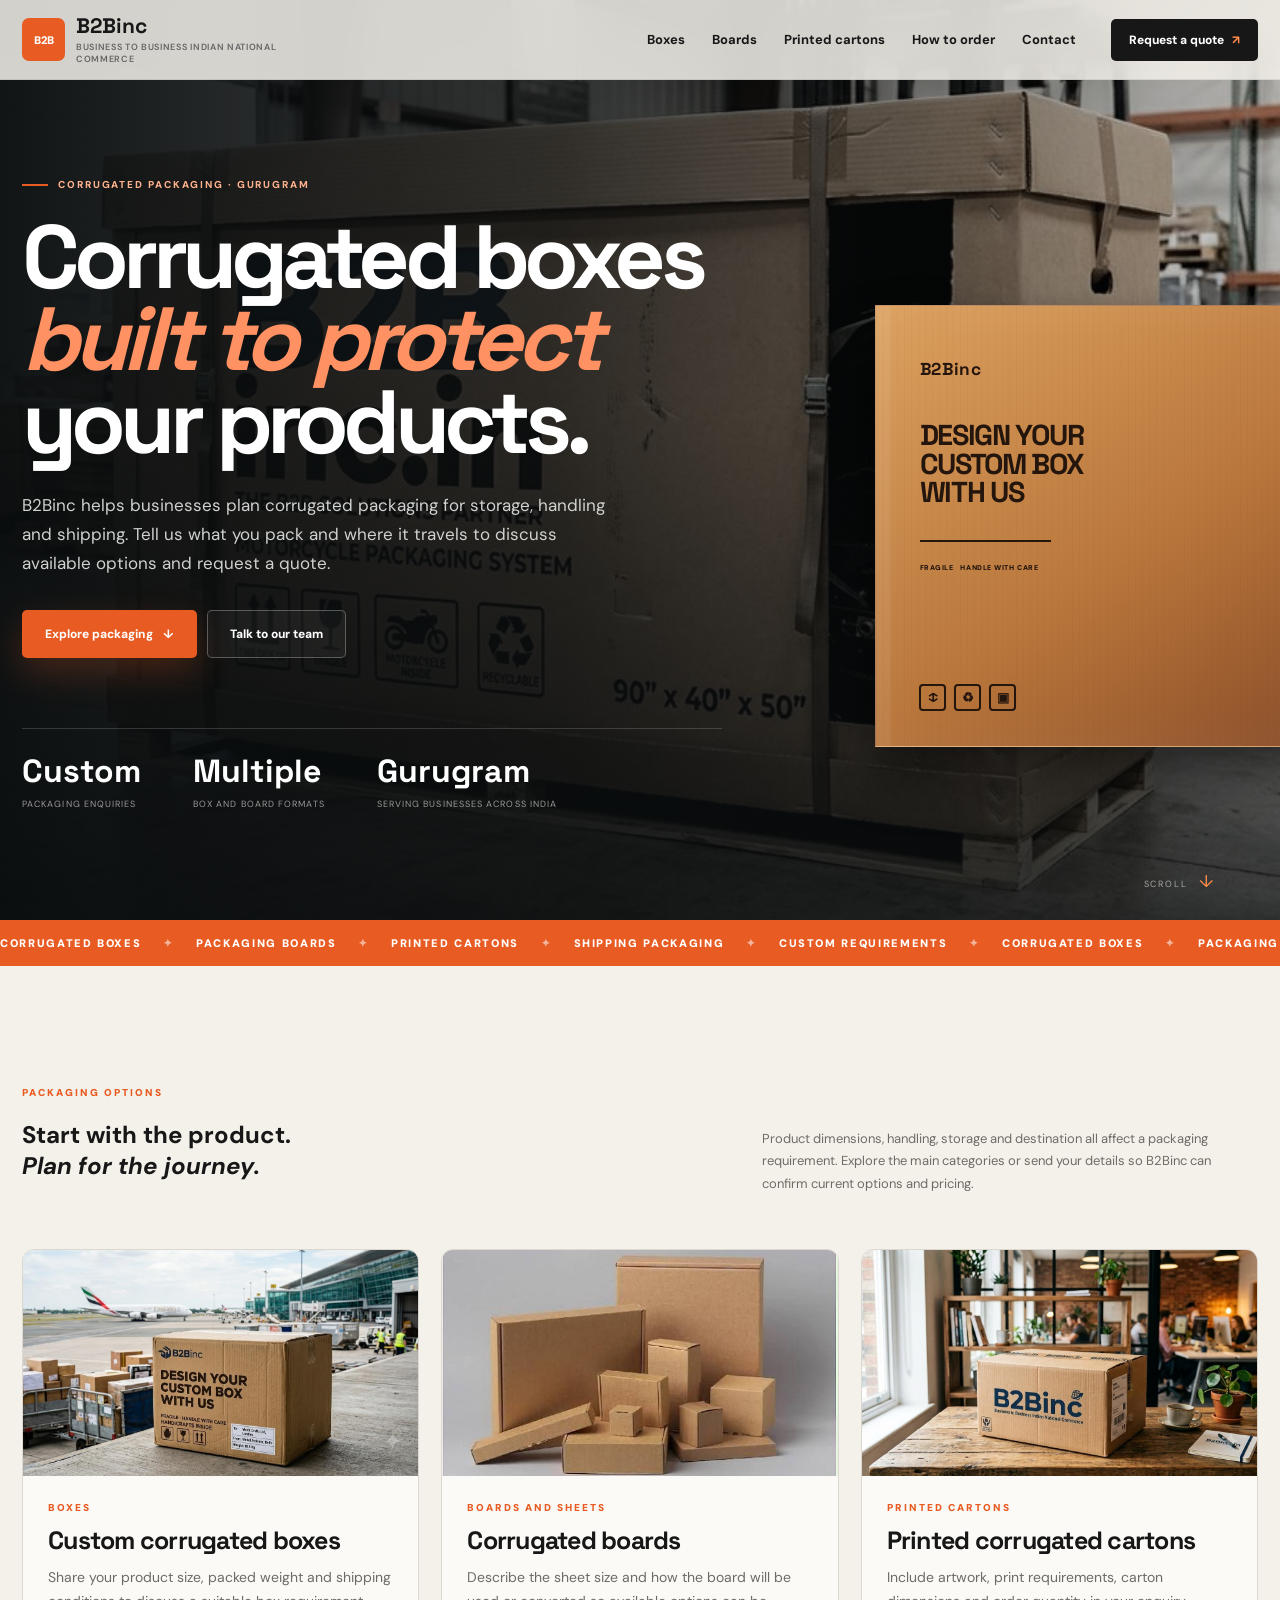
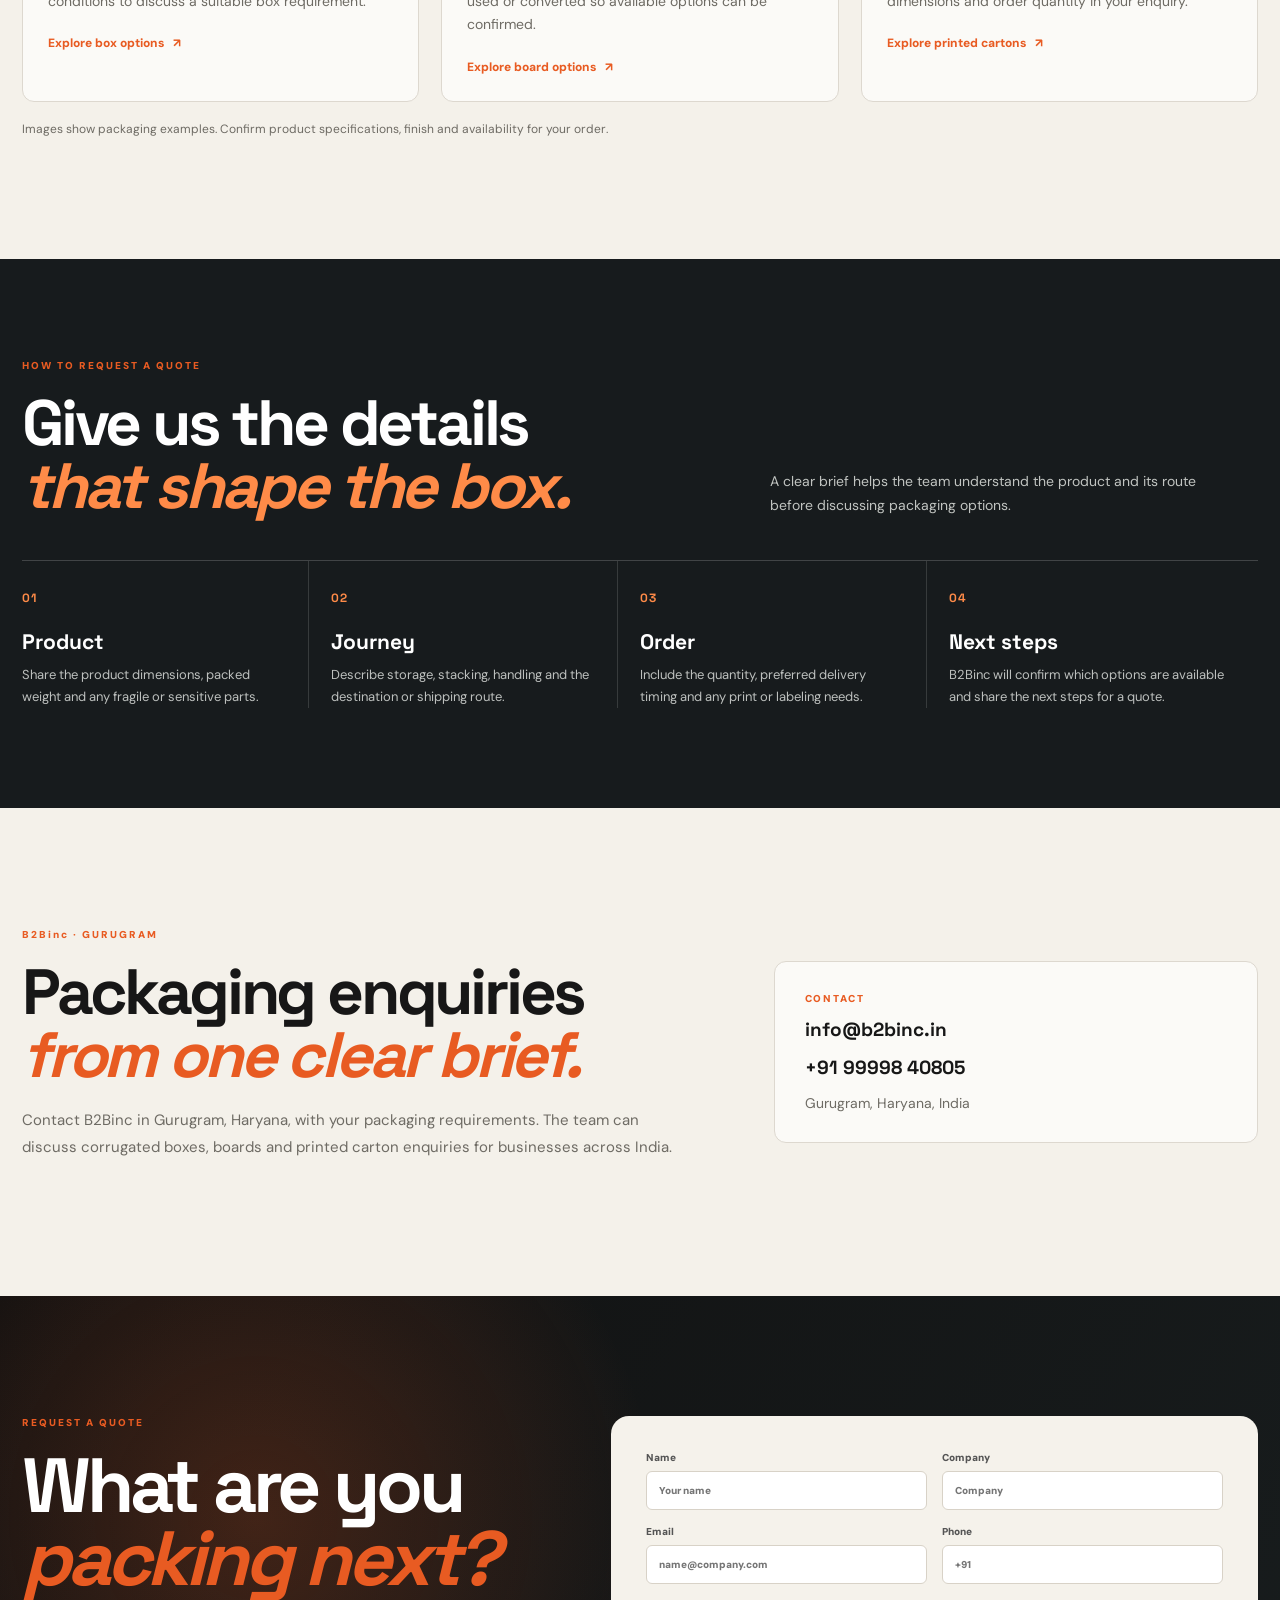
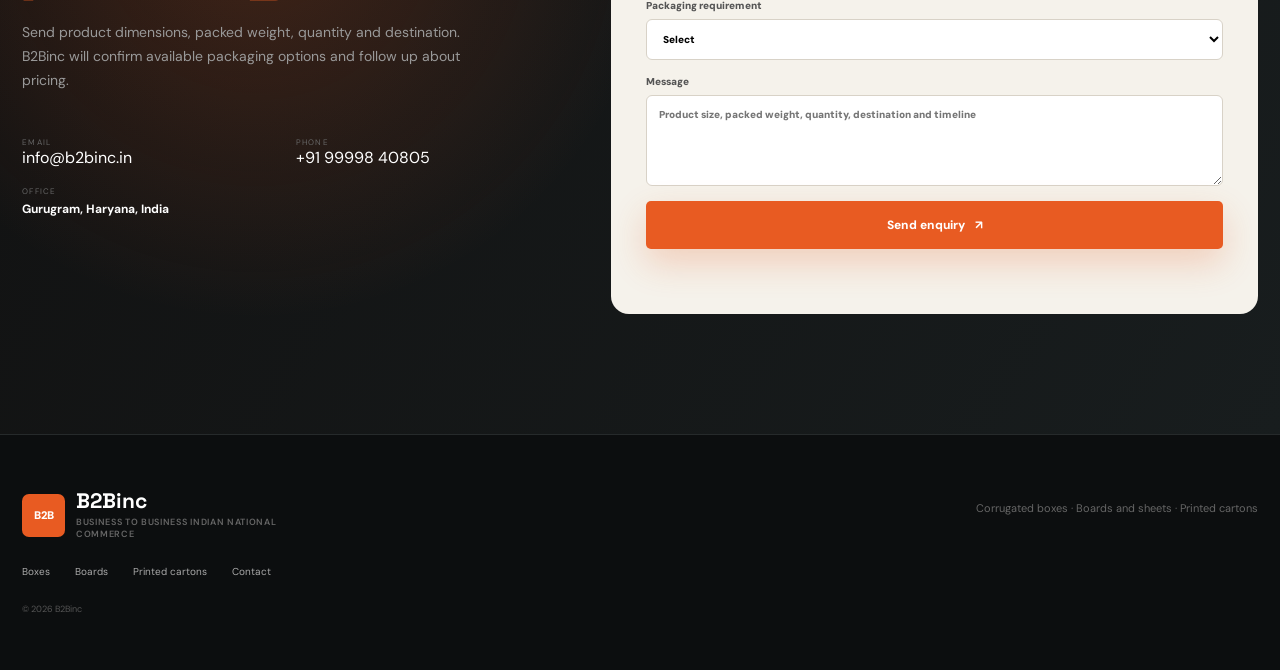
==== commit dd4e5bb9: "Improve B2Binc site SEO and remove reference claims" ====
--- a/index.html
+++ b/index.html
@@ -1,133 +1,105 @@
 <!doctype html>
-<html lang="en-IN"> 
+<html lang="en-IN">
 <head>
   <meta charset="utf-8">
-  <meta name="viewport" content="width=device-width,initial-scale=1">
-  
-<title>Corrugated Boxes &amp; Industrial Packaging in Gurugram | B2Binc</title>
-<meta name="description" content="B2Binc supplies corrugated boards, custom shipping boxes, printed cartons and industrial packaging in Gurugram, Haryana, for businesses across India. Request a quote.">
-<meta name="robots" content="index, follow, max-image-preview:large">
-<link rel="canonical" href="https://b2binc.in/">
-<meta name="theme-color" content="#10100f">
-<meta property="og:type" content="website">
-<meta property="og:site_name" content="B2Binc">
-<meta property="og:locale" content="en_IN">
-<meta property="og:title" content="Corrugated Boxes &amp; Industrial Packaging in Gurugram | B2Binc">
-<meta property="og:description" content="B2Binc supplies corrugated boards, custom shipping boxes, printed cartons and industrial packaging in Gurugram, Haryana, for businesses across India. Request a quote.">
-<meta property="og:url" content="https://b2binc.in/">
-<meta property="og:image" content="https://b2binc.in/assets/industrial-packaging.jpeg">
-<meta property="og:image:alt" content="Corrugated industrial packaging by B2Binc">
-<meta name="twitter:card" content="summary_large_image">
-<meta name="twitter:title" content="Corrugated Boxes &amp; Industrial Packaging in Gurugram | B2Binc">
-<meta name="twitter:description" content="Corrugated boards, custom shipping boxes, printed cartons and industrial packaging from Gurugram, Haryana.">
-<meta name="twitter:image" content="https://b2binc.in/assets/industrial-packaging.jpeg">
-<meta name="twitter:image:alt" content="Corrugated industrial packaging by B2Binc">
+  <meta name="viewport" content="width=device-width, initial-scale=1">
+  <title>Custom Corrugated Boxes in Gurugram | B2Binc</title>
+  <meta name="description" content="Discuss custom corrugated boxes, boards and printed cartons with B2Binc in Gurugram. Share your product size, quantity and destination to request a quote.">
+  <meta name="robots" content="index,follow,max-image-preview:large">
+  <link rel="canonical" href="https://b2binc.in/">
+  <meta name="theme-color" content="#10100f">
+  <meta property="og:type" content="website">
+  <meta property="og:site_name" content="B2Binc">
+  <meta property="og:locale" content="en_IN">
+  <meta property="og:title" content="Custom Corrugated Boxes in Gurugram | B2Binc">
+  <meta property="og:description" content="Discuss custom corrugated boxes, boards and printed cartons with B2Binc in Gurugram. Share your product size, quantity and destination to request a quote.">
+  <meta property="og:url" content="https://b2binc.in/">
+  <meta property="og:image" content="https://b2binc.in/assets/industrial-packaging.jpeg">
+  <meta property="og:image:alt" content="Corrugated packaging for shipping">
+  <meta name="twitter:card" content="summary_large_image">
+  <meta name="twitter:title" content="Custom Corrugated Boxes in Gurugram | B2Binc">
+  <meta name="twitter:description" content="Discuss corrugated boxes, boards and printed cartons with B2Binc in Gurugram.">
+  <meta name="twitter:image" content="https://b2binc.in/assets/industrial-packaging.jpeg">
+  <link rel="preload" as="image" href="assets/industrial-packaging.jpeg">
   <link rel="icon" type="image/svg+xml" href="assets/b2binc-favicon.svg?v=2">
-  <link rel="shortcut icon" href="assets/b2binc-favicon.svg?v=2">
   <link rel="preconnect" href="https://fonts.googleapis.com">
   <link rel="preconnect" href="https://fonts.gstatic.com" crossorigin>
   <link href="https://fonts.googleapis.com/css2?family=DM+Sans:wght@400;500;600;700;800&family=Space+Grotesk:wght@400;500;600;700&display=swap" rel="stylesheet">
   <link rel="stylesheet" href="styles.css">
-  
-<script type="application/ld+json">
-{
-  "@context": "https://schema.org",
-  "@graph": [
-    {
-      "@type": "Organization",
-      "@id": "https://b2binc.in/#organization",
-      "name": "B2Binc",
-      "legalName": "Business to Business Indian National Commerce",
-      "url": "https://b2binc.in/",
-      "description": "B2Binc supplies corrugated boards, custom corrugated boxes, flexo-printed cartons and industrial packaging solutions.",
-      "email": "info@b2binc.in",
-      "telephone": "+919999840805",
-      "address": {
-        "@type": "PostalAddress",
-        "addressLocality": "Gurugram",
-        "addressRegion": "Haryana",
-        "addressCountry": "IN"
+  <link rel="stylesheet" href="seo-pages.css">
+  <script type="application/ld+json">
+  {
+    "@context":"https://schema.org",
+    "@graph":[
+      {
+        "@type":"Organization",
+        "@id":"https://b2binc.in/#organization",
+        "name":"B2Binc",
+        "url":"https://b2binc.in/",
+        "description":"Corrugated packaging enquiries for businesses in Gurugram and across India.",
+        "email":"info@b2binc.in",
+        "telephone":"+919999840805",
+        "address":{"@type":"PostalAddress","addressLocality":"Gurugram","addressRegion":"Haryana","addressCountry":"IN"},
+        "areaServed":{"@type":"Country","name":"India"},
+        "contactPoint":{"@type":"ContactPoint","contactType":"Sales","email":"info@b2binc.in","telephone":"+919999840805"}
       },
-      "areaServed": {
-        "@type": "Country",
-        "name": "India"
+      {
+        "@type":"WebSite",
+        "@id":"https://b2binc.in/#website",
+        "url":"https://b2binc.in/",
+        "name":"B2Binc",
+        "publisher":{"@id":"https://b2binc.in/#organization"},
+        "inLanguage":"en-IN"
       },
-      "knowsAbout": [
-        "Corrugated Boards",
-        "Custom Corrugated Boxes",
-        "Industrial Packaging",
-        "Flexo Printed Cartons",
-        "Shipping Boxes",
-        "Die Cut Packaging"
-      ],
-      "contactPoint": {
-        "@type": "ContactPoint",
-        "contactType": "Sales",
-        "email": "info@b2binc.in",
-        "telephone": "+919999840805",
-        "availableLanguage": ["English", "Hindi"]
+      {
+        "@type":"WebPage",
+        "@id":"https://b2binc.in/#webpage",
+        "url":"https://b2binc.in/",
+        "name":"Custom Corrugated Boxes in Gurugram | B2Binc",
+        "description":"Discuss custom corrugated boxes, boards and printed cartons with B2Binc in Gurugram.",
+        "isPartOf":{"@id":"https://b2binc.in/#website"},
+        "about":{"@id":"https://b2binc.in/#organization"},
+        "inLanguage":"en-IN"
       }
-    },
-    {
-      "@type": "WebSite",
-      "@id": "https://b2binc.in/#website",
-      "url": "https://b2binc.in/",
-      "name": "B2Binc",
-      "publisher": { "@id": "https://b2binc.in/#organization" },
-      "inLanguage": "en-IN"
-    },
-    {
-      "@type": "WebPage",
-      "@id": "https://b2binc.in/#webpage",
-      "url": "https://b2binc.in/",
-      "name": "Corrugated Boxes & Industrial Packaging in Gurugram | B2Binc",
-      "description": "B2Binc supplies corrugated boards, custom shipping boxes, printed cartons and industrial packaging in Gurugram, Haryana, for businesses across India.",
-      "isPartOf": { "@id": "https://b2binc.in/#website" },
-      "about": { "@id": "https://b2binc.in/#organization" },
-      "inLanguage": "en-IN"
-    }
-  ]
-}
-</script>
-
+    ]
+  }
+  </script>
 </head>
 <body>
-  <div class="top-progress"></div>
-  <div class="grain"></div>
+  <div class="top-progress" aria-hidden="true"></div>
+  <div class="grain" aria-hidden="true"></div>
 
   <header class="header">
-    <a class="logo" href="#home">
+    <a class="logo" href="/" aria-label="B2Binc home">
       <span class="logo-mark">B2B</span>
       <span><b>B2Binc</b><small>BUSINESS TO BUSINESS INDIAN NATIONAL COMMERCE</small></span>
     </a>
-    <button class="hamburger" aria-label="Menu">☰</button>
-    <nav>
-      <a href="#products">Products</a>
-      <a href="#infrastructure">Infrastructure</a>
-      <a href="#quality">Quality</a>
-      <a href="#sectors">Sectors</a>
+    <button class="hamburger" type="button" aria-label="Open navigation" aria-controls="site-nav" aria-expanded="false">☰</button>
+    <nav id="site-nav" aria-label="Main navigation">
+      <a href="/corrugated-boxes.html">Boxes</a>
+      <a href="/corrugated-boards.html">Boards</a>
+      <a href="/printed-cartons.html">Printed cartons</a>
+      <a href="#how-to-quote">How to order</a>
       <a href="#contact">Contact</a>
     </nav>
-    <a class="header-cta" href="#contact">Get a Quote <span>↗</span></a>
+    <a class="header-cta" href="#contact">Request a quote <span>↗</span></a>
   </header>
 
   <main>
     <section class="hero" id="home">
-      <div class="hero-lines"></div>
-      <div class="hero-glow glow-one"></div>
-      <div class="hero-glow glow-two"></div>
-      <div class="hero-image"><img src="assets/industrial-packaging.jpeg" alt="Corrugated industrial packaging" fetchpriority="high" decoding="async"></div>
-      <div class="hero-overlay"></div>
-
+      <div class="hero-lines" aria-hidden="true"></div>
+      <div class="hero-glow glow-one" aria-hidden="true"></div>
+      <div class="hero-glow glow-two" aria-hidden="true"></div>
+      <div class="hero-image"><img src="assets/industrial-packaging.jpeg" alt="Corrugated packaging for shipping" width="1280" height="698" fetchpriority="high" decoding="async"></div>
+      <div class="hero-overlay" aria-hidden="true"></div>
       <div class="hero-inner reveal">
-        <div class="hero-tag"><span></span> PACKAGING / MANUFACTURING / TRADE</div>
+        <div class="hero-tag"><span></span> CORRUGATED PACKAGING · GURUGRAM</div>
         <h1>Corrugated boxes<br><i>built to protect</i><br>your products.</h1>
-        <p>B2Binc engineers corrugated packaging that protects your products during storage, handling and transit. We manufacture and coordinate custom corrugated boxes, shipping cartons, printed packaging and heavy-duty industrial packaging solutions for businesses across India.</p>
+        <p>B2Binc helps businesses plan corrugated packaging for storage, handling and shipping. Tell us what you pack and where it travels to discuss available options and request a quote.</p>
         <div class="hero-buttons">
           <a href="#products" class="button orange">Explore packaging <b>↓</b></a>
-          <a href="#infrastructure" class="button outline">See capabilities</a>
-        </div>
-
+          <a href="#contact" class="button outline">Talk to our team</a>
+        </div>
         <div class="hero-box" aria-hidden="true">
           <div class="hero-box-card">
             <div class="hero-box-face hero-box-front">
@@ -141,343 +113,127 @@
             <div class="hero-box-face hero-box-top"></div>
           </div>
         </div>
-
-        <div class="hero-metrics">
-          <div><b data-count="3">0</b><span>Core board layers</span></div>
-          <div><b data-count="11">0</b><span>Target sectors</span></div>
-          <div><b data-count="4">0</b><span>Production stages</span></div>
-        </div>
-      </div>
-
-      <div class="scroll-hint">SCROLL <span>↓</span></div>
-    </section>
-
-    <section class="ticker">
-      <div class="ticker-track">
-        <span>CORRUGATED BOARD</span><b>✦</b><span>3-PLY / 5-PLY</span><b>✦</b>
-        <span>FLEXO PRINTING</span><b>✦</b><span>SLOTTING & DIE-CUT</span><b>✦</b>
-        <span>GLUING & STITCHING</span><b>✦</b><span>QUALITY TESTING</span><b>✦</b>
-        <span>CUSTOM PACKAGING</span><b>✦</b><span>LOGISTICS</span><b>✦</b>
-        <span>CORRUGATED BOARD</span><b>✦</b><span>3-PLY / 5-PLY</span><b>✦</b>
-      </div>
-    </section>
-
-    <section class="products section" id="products">
+        <div class="hero-metrics" aria-label="B2Binc packaging options">
+          <div><b>Custom</b><span>packaging enquiries</span></div>
+          <div><b>Multiple</b><span>box and board formats</span></div>
+          <div><b>Gurugram</b><span>serving businesses across India</span></div>
+        </div>
+      </div>
+      <div class="scroll-hint" aria-hidden="true">SCROLL <span>↓</span></div>
+    </section>
+
+    <section class="ticker" aria-label="Packaging topics">
+      <div class="ticker-track" aria-hidden="true">
+        <span>CORRUGATED BOXES</span><b>✦</b><span>PACKAGING BOARDS</span><b>✦</b><span>PRINTED CARTONS</span><b>✦</b><span>SHIPPING PACKAGING</span><b>✦</b><span>CUSTOM REQUIREMENTS</span><b>✦</b><span>CORRUGATED BOXES</span><b>✦</b><span>PACKAGING BOARDS</span><b>✦</b><span>PRINTED CARTONS</span><b>✦</b>
+      </div>
+    </section>
+
+    <section class="section seo-home-products" id="products">
       <div class="product-system-head reveal">
         <div>
-          <p class="label">02 / PRODUCT SYSTEM</p>
-          <h2>One material.<br><em>Many possibilities.</em></h2>
-        </div>
-        <p>We offer Corrugated Boxes which are manufactured as per highest standards and international industry-set norms by using advanced machinery.</p>
-      </div>
-
-      <div class="product-reference-note reveal">
-        <span>REFERENCE PROFILE</span>
-        <p>The product details and capacity figures below reproduce information from the supplied company profile for this prototype. Verify B2Binc's actual specifications and capacity before publishing.</p>
-      </div>
-
-      <div class="product-system-layout">
-        <div class="product-system-copy">
-          <article class="product-info-block reveal">
-            <div class="product-info-number">01</div>
-            <div>
-              <h3>Boards</h3>
-              <p>Corrugated boards / sheets for packaging construction and conversion.</p>
-              <ul>
-                <li>Available with <strong>A, B and C flute combinations</strong></li>
-                <li>Board width up to <strong>1800 mm</strong><sup>*</sup></li>
-                <li>Cut length up to <strong>3500 mm</strong><sup>*</sup></li>
-                <li>Current capacity: <strong>50 metric tons per day</strong><sup>*</sup></li>
-              </ul>
-            </div>
-          </article>
-
-          <article class="product-info-block reveal">
-            <div class="product-info-number">02</div>
-            <div>
-              <h3>Boxes</h3>
-              <p>Packaging boxes in multiple constructions and finishing options.</p>
-              <ul>
-                <li>Slotted Type or Die-Cut Boxes</li>
-                <li>Multi-colour Flexo Printed Boxes</li>
-                <li>Export-Grade and Heavy-Duty Shipper Boxes</li>
-                <li>Large Format Boxes</li>
-                <li>Any Special Packaging Boxes as required</li>
-                <li>Current capacity: <strong>Over 50,000 boxes per day</strong><sup>*</sup></li>
-              </ul>
-            </div>
-          </article>
-        </div>
-
-        <div class="product-system-visual reveal" data-product-slideshow>
-          <figure class="product-feature-image product-feature-large product-slideshow-frame">
-            <img data-product-slide-image src="assets/product-airport-box-01.jpeg" alt="B2Binc corrugated box prepared for airport logistics" loading="lazy" decoding="async">
-            <div class="product-slide-progress" aria-hidden="true"><span></span></div>
-            <figcaption><span data-product-slide-kicker>01 / SHIPPING</span><b data-product-slide-title>Protection built for movement.</b></figcaption>
-          </figure>
-        </div>
-      </div>
-
-      <div class="product-capability-strip reveal">
-        <div><b>1800 <small>mm*</small></b><span>Reference board width</span></div>
-        <div><b>3500 <small>mm*</small></b><span>Reference cut length</span></div>
-        <div><b>50 <small>MT/day*</small></b><span>Reference board capacity</span></div>
-        <div><b>50,000+ <small>boxes/day*</small></b><span>Reference box capacity</span></div>
-      </div>
-
-      <div class="product-formats reveal">
-        <div class="product-formats-head">
-          <div>
-            <p class="label">PACKAGING FORMATS</p>
-            <h3>From board to finished box.</h3>
-          </div>
-          <p>Representative corrugated applications covering standard shipping, printed cartons, heavy-duty packaging and special product packs.</p>
-        </div>
-
-        <div class="product-format-grid" data-mobile-format-rotator>
-          <figure>
-            <img src="assets/custom-boxes.jpeg" alt="Corrugated boards and custom boxes" loading="lazy" decoding="async">
-            <figcaption>Corrugated boards & sheets</figcaption>
-          </figure>
-          <figure>
-            <img src="assets/shipping-boxes.jpeg" alt="Corrugated shipping boxes" loading="lazy" decoding="async">
-            <figcaption>Slotted & shipping boxes</figcaption>
-          </figure>
-          <figure>
-            <img src="assets/branded-box.jpeg" alt="Multi-colour flexo printed corrugated box" loading="lazy" decoding="async">
-            <figcaption>Multi-colour flexo printed boxes</figcaption>
-          </figure>
-          <figure>
-            <img src="assets/industrial-packaging.jpeg" alt="Heavy-duty industrial corrugated packaging" loading="lazy" decoding="async">
-            <figcaption>Export-grade & heavy-duty shippers</figcaption>
-          </figure>
-          <figure>
-            <img src="assets/bike-packaging.jpeg" alt="Large format corrugated product packaging" loading="lazy" decoding="async">
-            <figcaption>Large format & special packaging</figcaption>
-          </figure>
-          <figure>
-            <img src="assets/mailer-box.jpeg" alt="Custom corrugated mailer packaging" loading="lazy" decoding="async">
-            <figcaption>Custom packaging formats</figcaption>
-          </figure>
-        </div>
-      </div>
-
-      <p class="product-footnote">* Reference figures reproduced from the supplied profile material; verify B2Binc specifications before publication.</p>
-    </section>
-
-    <section class="machine-section" id="infrastructure">
-      <div class="machine-bg"></div>
-      <div class="section machine-content">
+          <p class="label">PACKAGING OPTIONS</p>
+          <h2>Start with the product.<br><em>Plan for the journey.</em></h2>
+        </div>
+        <p>Product dimensions, handling, storage and destination all affect a packaging requirement. Explore the main categories or send your details so B2Binc can confirm current options and pricing.</p>
+      </div>
+      <div class="seo-offer-grid">
+        <article class="seo-offer-card reveal">
+          <a class="seo-offer-image" href="/corrugated-boxes.html" aria-label="Explore corrugated box options">
+            <img src="assets/product-airport-box-01.jpeg" alt="Corrugated shipping box example" width="1280" height="698" loading="lazy" decoding="async">
+          </a>
+          <div class="seo-offer-copy">
+            <p class="label">BOXES</p>
+            <h3><a href="/corrugated-boxes.html">Custom corrugated boxes</a></h3>
+            <p>Share your product size, packed weight and shipping conditions to discuss a suitable box requirement.</p>
+            <a class="seo-text-link" href="/corrugated-boxes.html">Explore box options <span>↗</span></a>
+          </div>
+        </article>
+        <article class="seo-offer-card reveal">
+          <a class="seo-offer-image" href="/corrugated-boards.html" aria-label="Explore corrugated board options">
+            <img src="assets/custom-boxes.jpeg" alt="Corrugated board and box packaging example" width="588" height="390" loading="lazy" decoding="async">
+          </a>
+          <div class="seo-offer-copy">
+            <p class="label">BOARDS AND SHEETS</p>
+            <h3><a href="/corrugated-boards.html">Corrugated boards</a></h3>
+            <p>Describe the sheet size and how the board will be used or converted so available options can be confirmed.</p>
+            <a class="seo-text-link" href="/corrugated-boards.html">Explore board options <span>↗</span></a>
+          </div>
+        </article>
+        <article class="seo-offer-card reveal">
+          <a class="seo-offer-image" href="/printed-cartons.html" aria-label="Explore printed carton options">
+            <img src="assets/branded-box.jpeg" alt="Printed corrugated carton example" width="1280" height="698" loading="lazy" decoding="async">
+          </a>
+          <div class="seo-offer-copy">
+            <p class="label">PRINTED CARTONS</p>
+            <h3><a href="/printed-cartons.html">Printed corrugated cartons</a></h3>
+            <p>Include artwork, print requirements, carton dimensions and order quantity in your enquiry.</p>
+            <a class="seo-text-link" href="/printed-cartons.html">Explore printed cartons <span>↗</span></a>
+          </div>
+        </article>
+      </div>
+      <p class="seo-image-note">Images show packaging examples. Confirm product specifications, finish and availability for your order.</p>
+    </section>
+
+    <section class="seo-process" id="how-to-quote">
+      <div class="section seo-process-inner">
         <div class="heading light reveal">
-          <div><p class="label">03 / INFRASTRUCTURE</p><h2>Built for<br><em>corrugated production.</em></h2></div>
-          <p>A simple view of the infrastructure described in the supplied company profile — board manufacturing, printing and conversion, finishing, testing and supporting utilities.</p>
-        </div>
-
-        <div class="machine-floor">
-          <div class="conveyor-stage" aria-label="Animated corrugated boxes moving on a conveyor">
-            <div class="conveyor-track">
-              <div class="conveyor-rollers" aria-hidden="true">
-                <i></i><i></i><i></i><i></i><i></i><i></i><i></i><i></i><i></i><i></i><i></i><i></i>
-              </div>
-              <div class="conveyor-belt-surface"></div>
-            </div>
-            <div class="conveyor-carton carton-one"><div class="carton-flap"></div><div class="carton-face"><b>B2Binc</b><small>CUSTOM BOX</small></div><div class="carton-tape"></div></div>
-            <div class="conveyor-carton carton-two"><div class="carton-flap"></div><div class="carton-face"><b>B2Binc</b><small>PACK • PROTECT</small></div><div class="carton-tape"></div></div>
-            <div class="conveyor-carton carton-three"><div class="carton-flap"></div><div class="carton-face"><b>B2Binc</b><small>MOVE SAFELY</small></div><div class="carton-tape"></div></div>
-          </div>
-        </div>
-
-        <div class="infra-simple-intro reveal">
-          <div>
-            <p class="infra-kicker">REFERENCE PROFILE</p>
-            <h3>One connected production setup.</h3>
-          </div>
-          <p>The supplied profile presents the facility as an integrated corrugated packaging operation, combining board production, conversion, finishing, laboratory testing and essential plant utilities.</p>
-        </div>
-
-        <div class="infra-capability-list reveal">
-          <article><span>01</span><div><h3>Board manufacturing</h3><p>Fully automatic high-speed corrugated board manufacturing plant.</p></div></article>
-          <article><span>02</span><div><h3>Printing &amp; conversion</h3><p>Lead-edge flexo printing, slotting and die-cut machines for corrugated sheet conversion.</p></div></article>
-          <article><span>03</span><div><h3>Finishing</h3><p>Automatic gluing, pin stitching and strapping machines.</p></div></article>
-          <article><span>04</span><div><h3>Laboratory</h3><p>Fully equipped laboratory for material and finished-product quality checks.</p></div></article>
-        </div>
-
-        <div class="infra-machine-showcase reveal" data-mobile-infra-rotator>
-          <figure class="infra-machine-feature">
-            <img src="assets/infra/board-manufacturing-line.png" alt="Long corrugated board manufacturing line" loading="lazy" decoding="async">
-            <figcaption><span>01 / BOARD LINE</span><b>Fully automatic high-speed corrugated board manufacturing</b></figcaption>
-          </figure>
-          <figure class="infra-machine-card">
-            <img src="assets/infra/flexo-printing-machine.png" alt="Flexographic printing machine for corrugated packaging" loading="lazy" decoding="async">
-            <figcaption><span>02 / FLEXO</span><b>Printing, slotting &amp; die-cutting</b></figcaption>
-          </figure>
-          <figure class="infra-machine-card">
-            <img src="assets/infra/folder-gluer-strapping.png" alt="Corrugated folder gluer and strapping equipment" loading="lazy" decoding="async">
-            <figcaption><span>03 / FINISHING</span><b>Gluing, stitching &amp; strapping</b></figcaption>
-          </figure>
-          <figure class="infra-machine-card">
-            <img src="assets/infra/box-conversion-finishing.png" alt="Corrugated box conversion and finishing machine" loading="lazy" decoding="async">
-            <figcaption><span>04 / CONVERSION</span><b>Corrugated box conversion</b></figcaption>
-          </figure>
-          <figure class="infra-machine-card">
-            <img src="assets/infra/steam-boiler-generated.png" alt="Industrial steam boiler supporting corrugated production" loading="lazy" decoding="async">
-            <figcaption><span>05 / UTILITY</span><b>Green-fuel steam boiler</b></figcaption>
-          </figure>
-        </div>
-
-        <div class="infra-utility-row reveal">
-          <div><b>80,000+*</b><span>sq ft covered built-up area</span></div>
-          <div><b>24×7*</b><span>power backup</span></div>
-          <div><b>RO*</b><span>water facilities</span></div>
-          <div><b>ERP*</b><span>homogenized operations</span></div>
-        </div>
-
-        <p class="infra-source-note">* Infrastructure figures and capability statements are reproduced from the supplied profile material and should be verified against B2Binc's actual plant specifications before publication.</p>
-      </div>
-    </section>
-
-    <section class="testing-section section" id="quality">
-      <div class="testing-head reveal">
-        <div>
-          <p class="label">04 / QUALITY + TESTING</p>
-          <h2>Testing that keeps<br><em>every box consistent.</em></h2>
-        </div>
-        <p>Our reference profile lists dedicated checks for incoming raw materials and finished corrugated products. The equipment visuals below use the separate laboratory images supplied for this prototype.</p>
-      </div>
-
-      <div class="testing-panels">
-        <article class="testing-panel reveal">
-          <div class="testing-panel-copy">
-            <div class="testing-panel-kicker"><span>01</span> RAW MATERIAL TESTING</div>
-            <h3>Before production<br>starts.</h3>
-            <p>Reference checks used to evaluate the incoming board and material properties before conversion.</p>
-            <ul class="testing-list-simple">
-              <li><b>01</b> Test for GSM</li>
-              <li><b>02</b> Bursting Strength</li>
-              <li><b>03</b> Cobb Value</li>
-              <li><b>04</b> Moisture content</li>
-              <li><b>05</b> Ring Crush Test</li>
-              <li><b>06</b> Flat Crush Test</li>
-              <li><b>07</b> Viscosity Test</li>
-            </ul>
-          </div>
-          <div class="testing-image-grid">
-            <figure class="testing-image-main"><img src="assets/test-bursting-strength.png" alt="Bursting strength testing equipment" loading="lazy" decoding="async"><figcaption>Bursting Strength</figcaption></figure>
-            <figure><img src="assets/test-cobb.png" alt="Cobb testing equipment" loading="lazy" decoding="async"><figcaption>Cobb Value</figcaption></figure>
-            <figure><img src="assets/test-tools-overview.png" alt="Corrugated laboratory test tools" loading="lazy" decoding="async"><figcaption>Measurement & sample tools</figcaption></figure>
-          </div>
-        </article>
-
-        <article class="testing-panel reveal">
-          <div class="testing-panel-copy">
-            <div class="testing-panel-kicker"><span>02</span> FINAL PRODUCT TESTING</div>
-            <h3>Before the box<br>moves out.</h3>
-            <p>Reference checks applied to the finished board or box to confirm dimensions, strength and construction.</p>
-            <ul class="testing-list-simple">
-              <li><b>01</b> Dimension Test</li>
-              <li><b>02</b> Test for the Bursting Strength</li>
-              <li><b>03</b> Punching Resistance of Board</li>
-              <li><b>04</b> Compression of the box</li>
-              <li><b>05</b> Sheer Strength test</li>
-              <li><b>06</b> Moisture content</li>
-              <li><b>07</b> Board thickness Test</li>
-              <li><b>08</b> Edge crush Test</li>
-            </ul>
-          </div>
-          <div class="testing-image-grid">
-            <figure class="testing-image-main"><img src="assets/test-box-compression.png" alt="Box compression testing equipment" loading="lazy" decoding="async"><figcaption>Box Compression</figcaption></figure>
-            <figure><img src="assets/test-tensile.png" alt="Strength testing equipment" loading="lazy" decoding="async"><figcaption>Strength Testing</figcaption></figure>
-            <figure><img src="assets/test-crease-cobb.png" alt="Crease and Cobb testing equipment" loading="lazy" decoding="async"><figcaption>Crease / Cobb</figcaption></figure>
-          </div>
-        </article>
-      </div>
-
-      <div class="testing-note reveal">
-        <span>LABORATORY REFERENCE</span>
-        <p>Fully equipped laboratory • raw material testing • final product testing. Verify B2Binc's actual equipment, test standards and certifications before commercial publication.</p>
-      </div>
-    </section>
-
-    <section class="specs section">
-      <div class="spec-card reveal">
-        <div class="spec-top"><span>REFERENCE PRODUCT CAPABILITY</span><b>BOARDS + BOXES</b></div>
-        <div class="spec-body">
-          <div><span>BOARD CONSTRUCTION</span><b>3-Ply / 5-Ply</b></div>
-          <div><span>FLUTE OPTIONS</span><b>A / B / C</b></div>
-          <div><span>BOARD WIDTH</span><b>Up to 1,800 mm*</b></div>
-          <div><span>CUT LENGTH</span><b>Up to 3,500 mm*</b></div>
-          <div><span>BOARD CAPACITY</span><b>50 MT/day*</b></div>
-          <div><span>BOX OUTPUT</span><b>50,000+ / day*</b></div>
-        </div>
-        <div class="spec-details">
-          <div><b>Boards / Sheets</b><p>Corrugated boards and sheets with A, B and C flute combinations.</p></div>
-          <div><b>Box formats</b><p>Slotted or die-cut boxes, multi-colour flexo printed boxes, export-grade and heavy-duty shipper boxes, large-format boxes and special packaging constructions.</p></div>
-          <div><b>Conversion</b><p>Printing, slotting, die-cutting, folding, gluing, stitching, counting/ejecting and strapping workflows are represented in the reference capability.</p></div>
-        </div>
-        <small>*Reference values taken from the supplied profile images. Replace with B2Binc's verified specifications before commercial publication.</small>
-      </div>
-    </section>
-
-    <section class="sectors section" id="sectors">
-      <div class="heading market-heading reveal">
-        <div>
-          <p class="label">05 / MARKET COVERAGE</p>
-          <h2>Markets we<br><em>serve.</em></h2>
-        </div>
-      </div>
-
-      <div class="market-labels reveal" aria-label="Market sectors">
-        <span>FMCG Sector</span>
-        <span>Industrial Sector</span>
-        <span>Automotive Sector</span>
-        <span>Electricals &amp; Appliances Sector</span>
-        <span>IT &amp; Hardware Sector</span>
-        <span>Pharmaceutical Sector</span>
-        <span>Fashion, Footwear &amp; Sports Sector</span>
-        <span>Printing &amp; Publishing Sector</span>
-        <span>Health &amp; Wellness Sector</span>
-        <span>Cottage &amp; MSME Sector</span>
-        <span>Logistics Support</span>
-        <span>Every other client in any sector</span>
+          <div><p class="label">HOW TO REQUEST A QUOTE</p><h2>Give us the details<br><em>that shape the box.</em></h2></div>
+          <p>A clear brief helps the team understand the product and its route before discussing packaging options.</p>
+        </div>
+        <ol class="seo-process-grid">
+          <li class="reveal"><span>01</span><h3>Product</h3><p>Share the product dimensions, packed weight and any fragile or sensitive parts.</p></li>
+          <li class="reveal"><span>02</span><h3>Journey</h3><p>Describe storage, stacking, handling and the destination or shipping route.</p></li>
+          <li class="reveal"><span>03</span><h3>Order</h3><p>Include the quantity, preferred delivery timing and any print or labeling needs.</p></li>
+          <li class="reveal"><span>04</span><h3>Next steps</h3><p>B2Binc will confirm which options are available and share the next steps for a quote.</p></li>
+        </ol>
+      </div>
+    </section>
+
+    <section class="section seo-location" aria-labelledby="location-title">
+      <div class="seo-location-copy reveal">
+        <p class="label">B2Binc · GURUGRAM</p>
+        <h2 id="location-title">Packaging enquiries<br><em>from one clear brief.</em></h2>
+        <p>Contact B2Binc in Gurugram, Haryana, with your packaging requirements. The team can discuss corrugated boxes, boards and printed carton enquiries for businesses across India.</p>
+      </div>
+      <div class="seo-location-card reveal">
+        <span>CONTACT</span>
+        <a href="mailto:info@b2binc.in">info@b2binc.in</a>
+        <a href="tel:+919999840805">+91 99998 40805</a>
+        <p>Gurugram, Haryana, India</p>
       </div>
     </section>
 
     <section class="cta-section" id="contact">
-      <div class="cta-bg"></div>
+      <div class="cta-bg" aria-hidden="true"></div>
       <div class="section cta-grid">
         <div class="cta-copy reveal">
-          <p class="label">06 / START A PROJECT</p>
+          <p class="label">REQUEST A QUOTE</p>
           <h2>What are you<br><em>packing next?</em></h2>
-          <p>Send the basic requirement. We will use the prototype workflow to capture the enquiry and prepare it for your sales/operations process.</p>
+          <p>Send product dimensions, packed weight, quantity and destination. B2Binc will confirm available packaging options and follow up about pricing.</p>
           <div class="contact-list">
-            <div><small>EMAIL</small><b>info@b2binc.in</b></div>
-            <div><small>PHONE</small><b>+91 99998 40805</b></div>
+            <div><small>EMAIL</small><a href="mailto:info@b2binc.in">info@b2binc.in</a></div>
+            <div><small>PHONE</small><a href="tel:+919999840805">+91 99998 40805</a></div>
             <div><small>OFFICE</small><b>Gurugram, Haryana, India</b></div>
           </div>
         </div>
         <form class="quote-form" id="quoteForm" novalidate>
           <input type="checkbox" name="botcheck" class="hp" tabindex="-1" autocomplete="off" aria-hidden="true">
           <label>Name<input id="name" name="name" required autocomplete="name" placeholder="Your name"></label>
-          <label>Company<input id="company" name="company" required placeholder="Company"></label>
+          <label>Company<input id="company" name="company" required autocomplete="organization" placeholder="Company"></label>
           <label>Email<input id="email" name="email" type="email" required autocomplete="email" placeholder="name@company.com"></label>
           <label>Phone<input id="phone" name="phone" type="tel" required autocomplete="tel" placeholder="+91"></label>
-          <label class="full">Requirement
+          <label class="full">Packaging requirement
             <select id="interest" name="interest" required>
               <option value="">Select</option>
-              <option>Corrugated Board</option>
-              <option>Shipping Boxes</option>
-              <option>E-commerce Mailers</option>
-              <option>Industrial Packaging</option>
-              <option>Printed Cartons</option>
-              <option>Custom / Die-cut</option>
-              <option>Plastic / BOPP Bags</option>
-              <option>Import / Export</option>
-              <option>Other</option>
+              <option>Corrugated boxes</option>
+              <option>Corrugated boards or sheets</option>
+              <option>Printed cartons</option>
+              <option>Other packaging requirement</option>
             </select>
           </label>
-          <label class="full">Message<textarea id="message" name="message" rows="5" required placeholder="Size, quantity, product, destination, timeline..."></textarea></label>
+          <label class="full">Message<textarea id="message" name="message" rows="5" required placeholder="Product size, packed weight, quantity, destination and timeline"></textarea></label>
           <button class="button orange full" id="formSubmitBtn" type="submit">Send enquiry <b>↗</b></button>
-          <div class="form-status full" id="formStatus" role="status"></div>
+          <div class="form-status full" id="formStatus" role="status" aria-live="polite"></div>
         </form>
       </div>
     </section>
@@ -486,12 +242,11 @@
   <footer>
     <div class="footer-inner">
       <div class="logo"><span class="logo-mark">B2B</span><span><b>B2Binc</b><small>BUSINESS TO BUSINESS INDIAN NATIONAL COMMERCE</small></span></div>
-      <p>Corrugated packaging · Manufacturing coordination · B2B commerce</p>
-      <div class="footer-links"><a href="#products">Products</a><a href="#infrastructure">Infrastructure</a><a href="#quality">Quality</a><a href="#contact">Contact</a></div>
-      <small>Prototype · © <span id="year"></span> B2Binc</small>
+      <p>Corrugated boxes · Boards and sheets · Printed cartons</p>
+      <div class="footer-links"><a href="/corrugated-boxes.html">Boxes</a><a href="/corrugated-boards.html">Boards</a><a href="/printed-cartons.html">Printed cartons</a><a href="#contact">Contact</a></div>
+      <small>© <span id="year"></span> B2Binc</small>
     </div>
   </footer>
-
-  <script src="script.js"></script>
+  <script src="script.js" defer></script>
 </body>
 </html>
--- a/seo-pages.css
+++ b/seo-pages.css
@@ -0,0 +1,98 @@
+/* Search landing pages and homepage product cards */
+.seo-offer-grid{display:grid;grid-template-columns:repeat(3,minmax(0,1fr));gap:22px;margin-top:48px}
+.seo-offer-card{min-width:0;background:var(--paper);border:1px solid var(--line);border-radius:12px;overflow:hidden}
+.seo-offer-image{display:block;aspect-ratio:1.75;overflow:hidden;background:#ddd8cf}
+.seo-offer-image img{display:block;width:100%;height:100%;object-fit:cover;transition:transform .45s ease}
+.seo-offer-card:hover .seo-offer-image img{transform:scale(1.035)}
+.seo-offer-copy{padding:25px}
+.seo-offer-copy .label{margin-bottom:12px}
+.seo-offer-copy h3{font:700 25px/1.12 "Space Grotesk",sans-serif;letter-spacing:-.03em;margin:0 0 12px}
+.seo-offer-copy h3 a:hover,.seo-text-link:hover{text-decoration:underline;text-underline-offset:4px}
+.seo-offer-copy>p:not(.label){color:var(--muted);font-size:14px;line-height:1.7;margin:0 0 18px}
+.seo-text-link{display:inline-flex;gap:9px;align-items:center;color:var(--orange);font-weight:800;font-size:12px}
+.seo-image-note{margin:18px 0 0;color:var(--muted);font-size:12px;line-height:1.6}
+.seo-process{background:var(--dark);color:#fff}
+.seo-process-inner{padding-top:100px;padding-bottom:100px}
+.seo-process .heading{display:grid;grid-template-columns:1fr .7fr;gap:50px;align-items:end;margin-bottom:42px}
+.seo-process .heading h2{font-family:"Space Grotesk",sans-serif;font-size:clamp(42px,5vw,70px);line-height:.98;letter-spacing:-.05em;margin:0}
+.seo-process .heading h2 em{color:var(--orange2);font-style:italic}
+.seo-process .heading>p{color:#c1c4c1;line-height:1.75;margin:0;max-width:470px}
+.seo-process-grid{list-style:none;display:grid;grid-template-columns:repeat(4,minmax(0,1fr));gap:0;padding:0;margin:0;border-top:1px solid rgba(255,255,255,.18)}
+.seo-process-grid li{padding:25px 22px 0 0;margin-right:22px;border-right:1px solid rgba(255,255,255,.14)}
+.seo-process-grid li:last-child{border-right:0;margin-right:0}
+.seo-process-grid span,.seo-detail-grid article>span{font:800 12px/1 "Space Grotesk",sans-serif;color:var(--orange2);letter-spacing:.12em}
+.seo-process-grid h3{font:700 21px/1.2 "Space Grotesk",sans-serif;margin:22px 0 10px}
+.seo-process-grid p{color:#bdc0be;font-size:13px;line-height:1.7;margin:0}
+.seo-location{display:grid;grid-template-columns:1fr .7fr;gap:60px;align-items:center}
+.seo-location-copy h2{font:700 clamp(40px,5vw,68px)/.98 "Space Grotesk",sans-serif;letter-spacing:-.05em;margin:0 0 20px}
+.seo-location-copy h2 em{color:var(--orange);font-style:italic}
+.seo-location-copy>p:last-child{max-width:650px;color:var(--muted);font-size:15px;line-height:1.8}
+.seo-location-card{background:var(--paper);border:1px solid var(--line);border-radius:12px;padding:30px;display:flex;flex-direction:column;gap:13px}
+.seo-location-card span{font-size:10px;letter-spacing:.17em;font-weight:900;color:var(--orange)}
+.seo-location-card a{font:700 19px/1.3 "Space Grotesk",sans-serif}
+.seo-location-card a:hover{color:var(--orange)}
+.seo-location-card p{color:var(--muted);margin:0;font-size:14px}
+.seo-page-body{padding-top:0}
+.seo-page-hero{display:grid;grid-template-columns:minmax(0,1.05fr) minmax(0,.95fr);gap:56px;align-items:center;background:var(--black);color:#fff;padding:142px max(22px,calc((100vw - 1260px)/2)) 76px;min-height:560px}
+.seo-page-hero-inner{min-width:0}
+.seo-breadcrumb{display:flex;align-items:center;gap:10px;margin:0 0 32px;color:#aeb1ae;font-size:12px}
+.seo-breadcrumb a:hover{color:#fff;text-decoration:underline;text-underline-offset:3px}
+.seo-page-hero .label{color:#ff986e;margin-bottom:18px}
+.seo-page-hero h1{max-width:690px;font:700 clamp(43px,5.5vw,76px)/.98 "Space Grotesk",sans-serif;letter-spacing:-.06em;margin:0 0 22px}
+.seo-page-lede{max-width:620px;color:#d0d2cf;font-size:16px;line-height:1.75;margin:0 0 27px}
+.seo-page-hero-image{position:relative;overflow:hidden;margin:0;border-radius:12px;aspect-ratio:1.75;background:#2c2c2b}
+.seo-page-hero-image img{display:block;width:100%;height:100%;object-fit:cover}
+.seo-page-hero-image figcaption{position:absolute;right:12px;bottom:12px;padding:7px 10px;background:rgba(0,0,0,.68);color:#fff;border-radius:4px;font-size:10px}
+.seo-page-content{padding-top:86px}
+.seo-page-intro{max-width:850px;margin:0 0 36px}
+.seo-page-intro h2,.seo-request-box h2,.seo-faq h2,.seo-page-cta h2{font:700 clamp(34px,4vw,52px)/1.02 "Space Grotesk",sans-serif;letter-spacing:-.045em;margin:0 0 16px}
+.seo-page-intro>p:last-child{max-width:790px;color:var(--muted);font-size:16px;line-height:1.8;margin:0}
+.seo-detail-grid{display:grid;grid-template-columns:repeat(3,minmax(0,1fr));gap:16px;margin:36px 0 60px}
+.seo-detail-grid article{padding:24px;background:var(--paper);border:1px solid var(--line);border-radius:10px}
+.seo-detail-grid h3{font:700 22px/1.2 "Space Grotesk",sans-serif;margin:19px 0 10px}
+.seo-detail-grid p{color:var(--muted);font-size:14px;line-height:1.7;margin:0}
+.seo-request-box{display:grid;grid-template-columns:.8fr 1fr;gap:48px;padding:34px;background:var(--dark);color:#fff;border-radius:12px}
+.seo-request-box .label,.seo-page-cta .label{color:#ff986e;margin-bottom:14px}
+.seo-request-box h2{font-size:clamp(30px,3vw,42px);margin-bottom:0}
+.seo-request-box ul{margin:0;padding-left:20px;display:grid;gap:12px;color:#e0e1de;font-size:14px;line-height:1.55}
+.seo-faq{max-width:920px;margin:66px auto}
+.seo-faq h2{font-size:clamp(30px,3vw,42px);margin-bottom:20px}
+.seo-faq details{padding:18px 0;border-top:1px solid var(--line)}
+.seo-faq details:last-child{border-bottom:1px solid var(--line)}
+.seo-faq summary{cursor:pointer;font:700 17px/1.4 "Space Grotesk",sans-serif}
+.seo-faq details p{max-width:760px;color:var(--muted);line-height:1.7;margin:12px 0 0}
+.seo-page-cta{display:flex;justify-content:space-between;align-items:center;gap:30px;padding:30px;background:var(--paper);border:1px solid var(--line);border-radius:12px}
+.seo-page-cta h2{font-size:clamp(28px,3vw,40px);margin:0 0 10px}
+.seo-page-cta p:not(.label){color:var(--muted);margin:0;line-height:1.65}
+.seo-page-cta .button{flex:0 0 auto}
+@media(max-width:900px){
+  .seo-offer-grid{grid-template-columns:repeat(2,minmax(0,1fr))}
+  .seo-process .heading{grid-template-columns:1fr;gap:15px}
+  .seo-process-grid{grid-template-columns:repeat(2,minmax(0,1fr));row-gap:30px}
+  .seo-process-grid li:nth-child(2){border-right:0;margin-right:0}
+  .seo-location{grid-template-columns:1fr 1fr;gap:30px}
+  .seo-page-hero{gap:32px}
+  .seo-request-box{grid-template-columns:1fr;gap:24px}
+}
+@media(max-width:620px){
+  .seo-offer-grid,.seo-detail-grid{grid-template-columns:1fr}
+  .seo-offer-grid{gap:16px;margin-top:30px}
+  .seo-offer-copy{padding:21px}
+  .seo-process-inner{padding-top:72px;padding-bottom:72px}
+  .seo-process-grid{grid-template-columns:1fr}
+  .seo-process-grid li,.seo-process-grid li:nth-child(2){padding:20px 0;margin:0;border-right:0;border-bottom:1px solid rgba(255,255,255,.14)}
+  .seo-process-grid li:last-child{border-bottom:0}
+  .seo-process-grid h3{margin-top:13px}
+  .seo-location{grid-template-columns:1fr;gap:20px;padding-top:74px;padding-bottom:74px}
+  .seo-location-card{padding:23px}
+  .seo-page-hero{grid-template-columns:1fr;gap:28px;padding:112px 22px 40px;min-height:0}
+  .seo-page-hero h1{font-size:clamp(42px,12vw,60px)}
+  .seo-page-hero-image{grid-row:2}
+  .seo-page-content{padding-top:62px;padding-bottom:70px}
+  .seo-detail-grid{gap:12px;margin:26px 0 38px}
+  .seo-detail-grid article{padding:21px}
+  .seo-request-box{padding:24px 20px}
+  .seo-faq{margin:45px auto}
+  .seo-faq summary{font-size:15px}
+  .seo-page-cta{align-items:flex-start;flex-direction:column;padding:23px}
+}
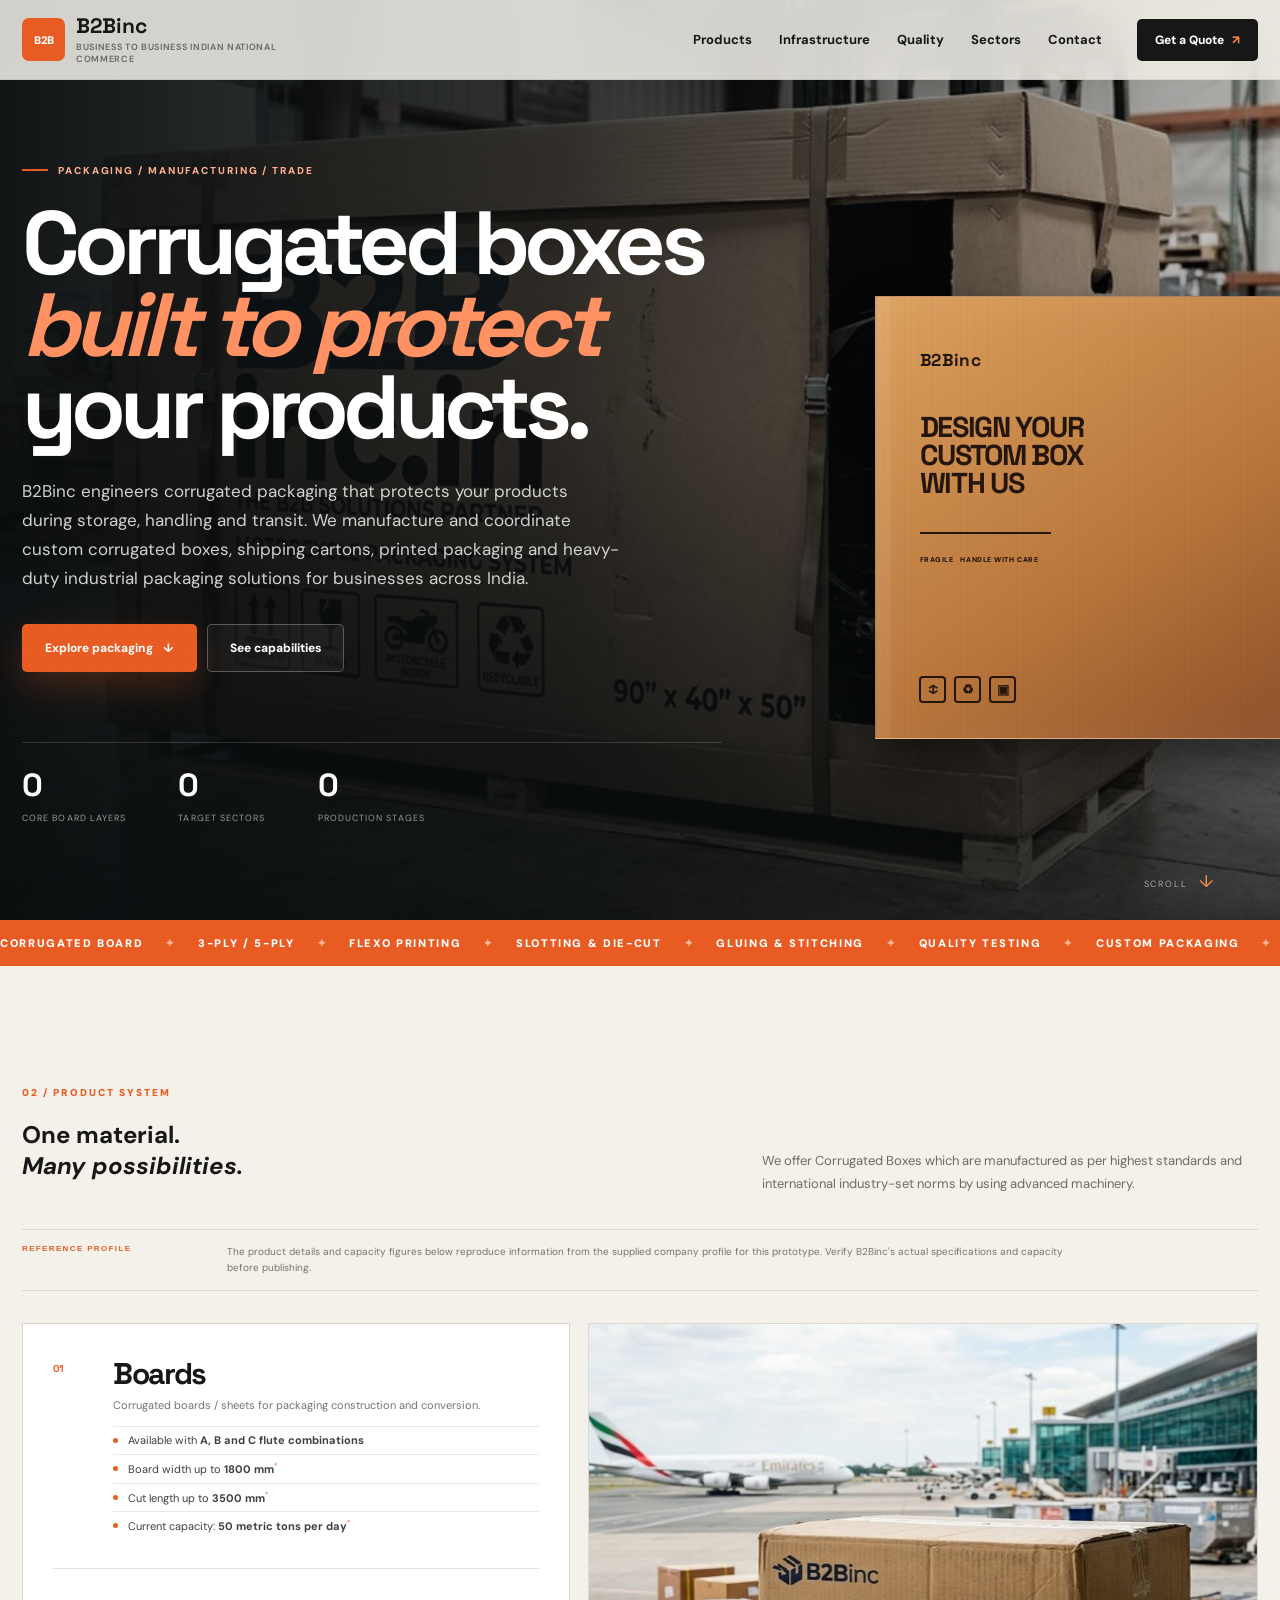
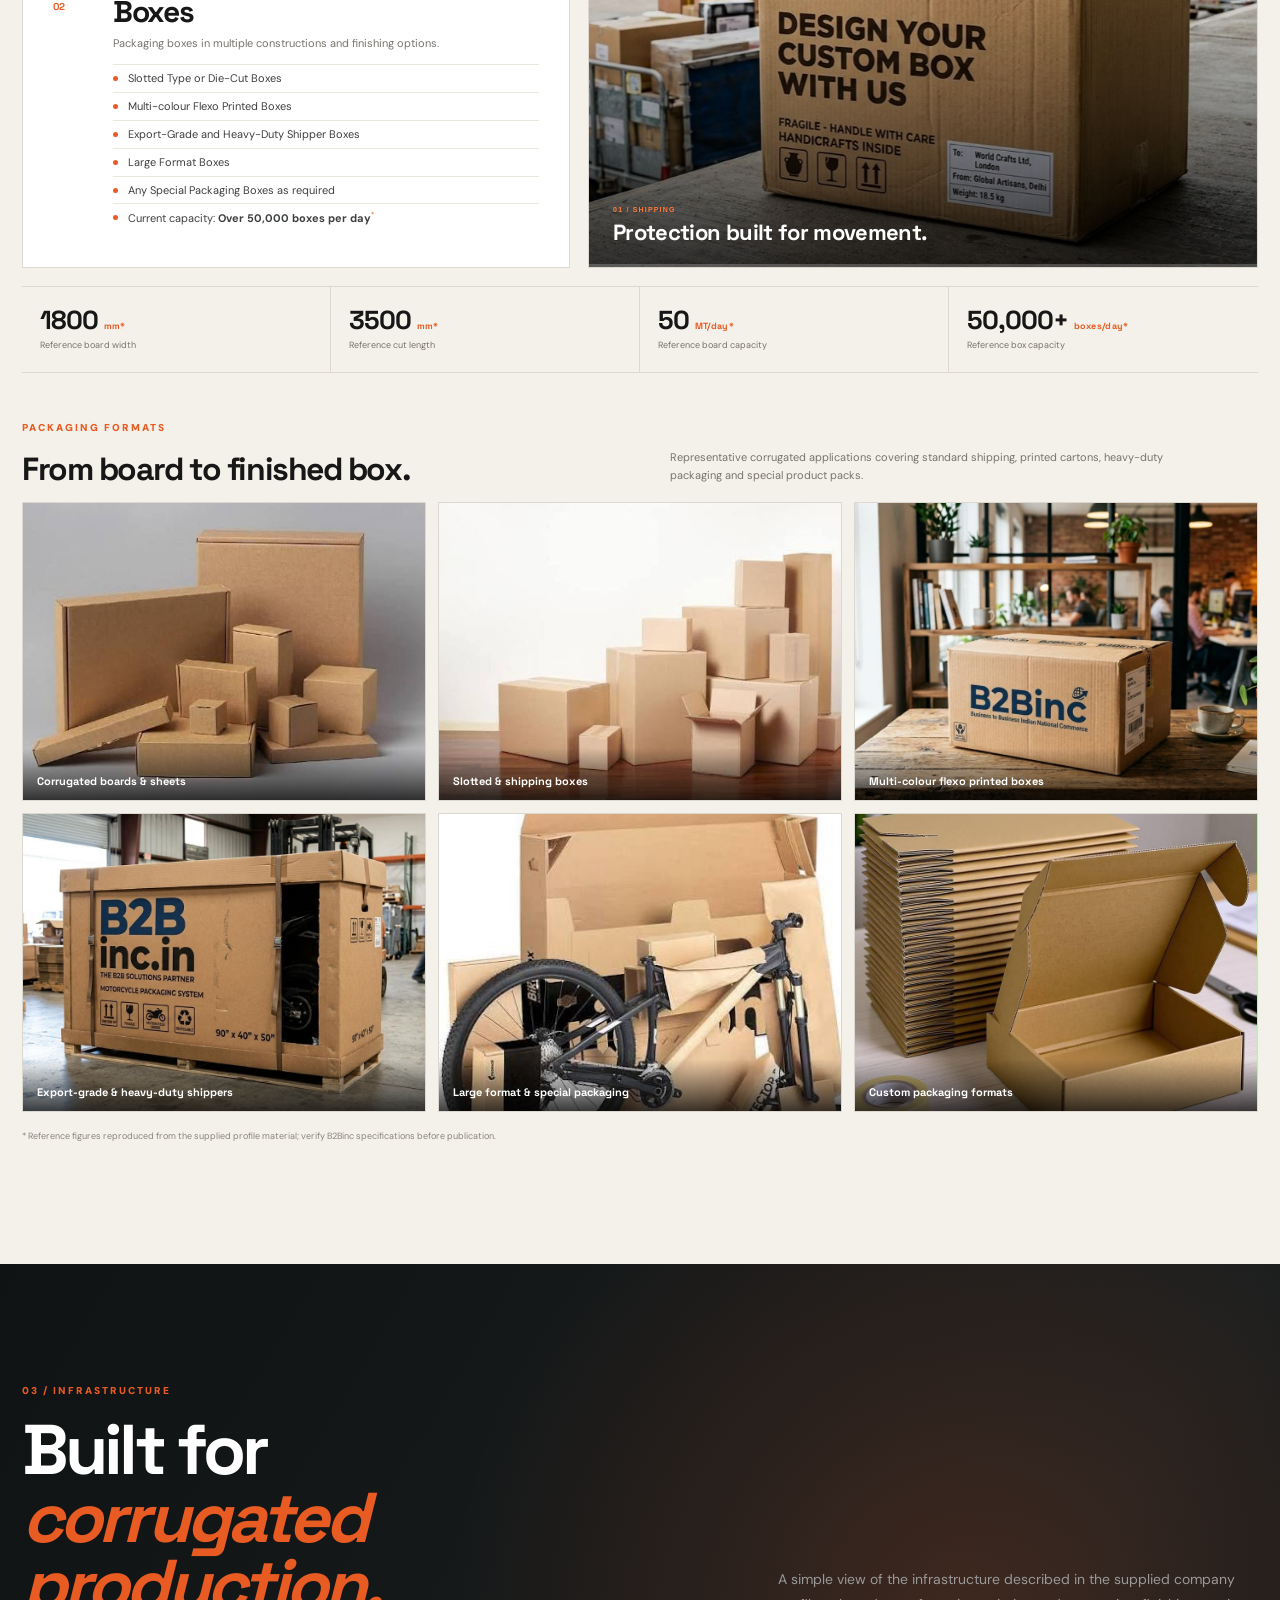
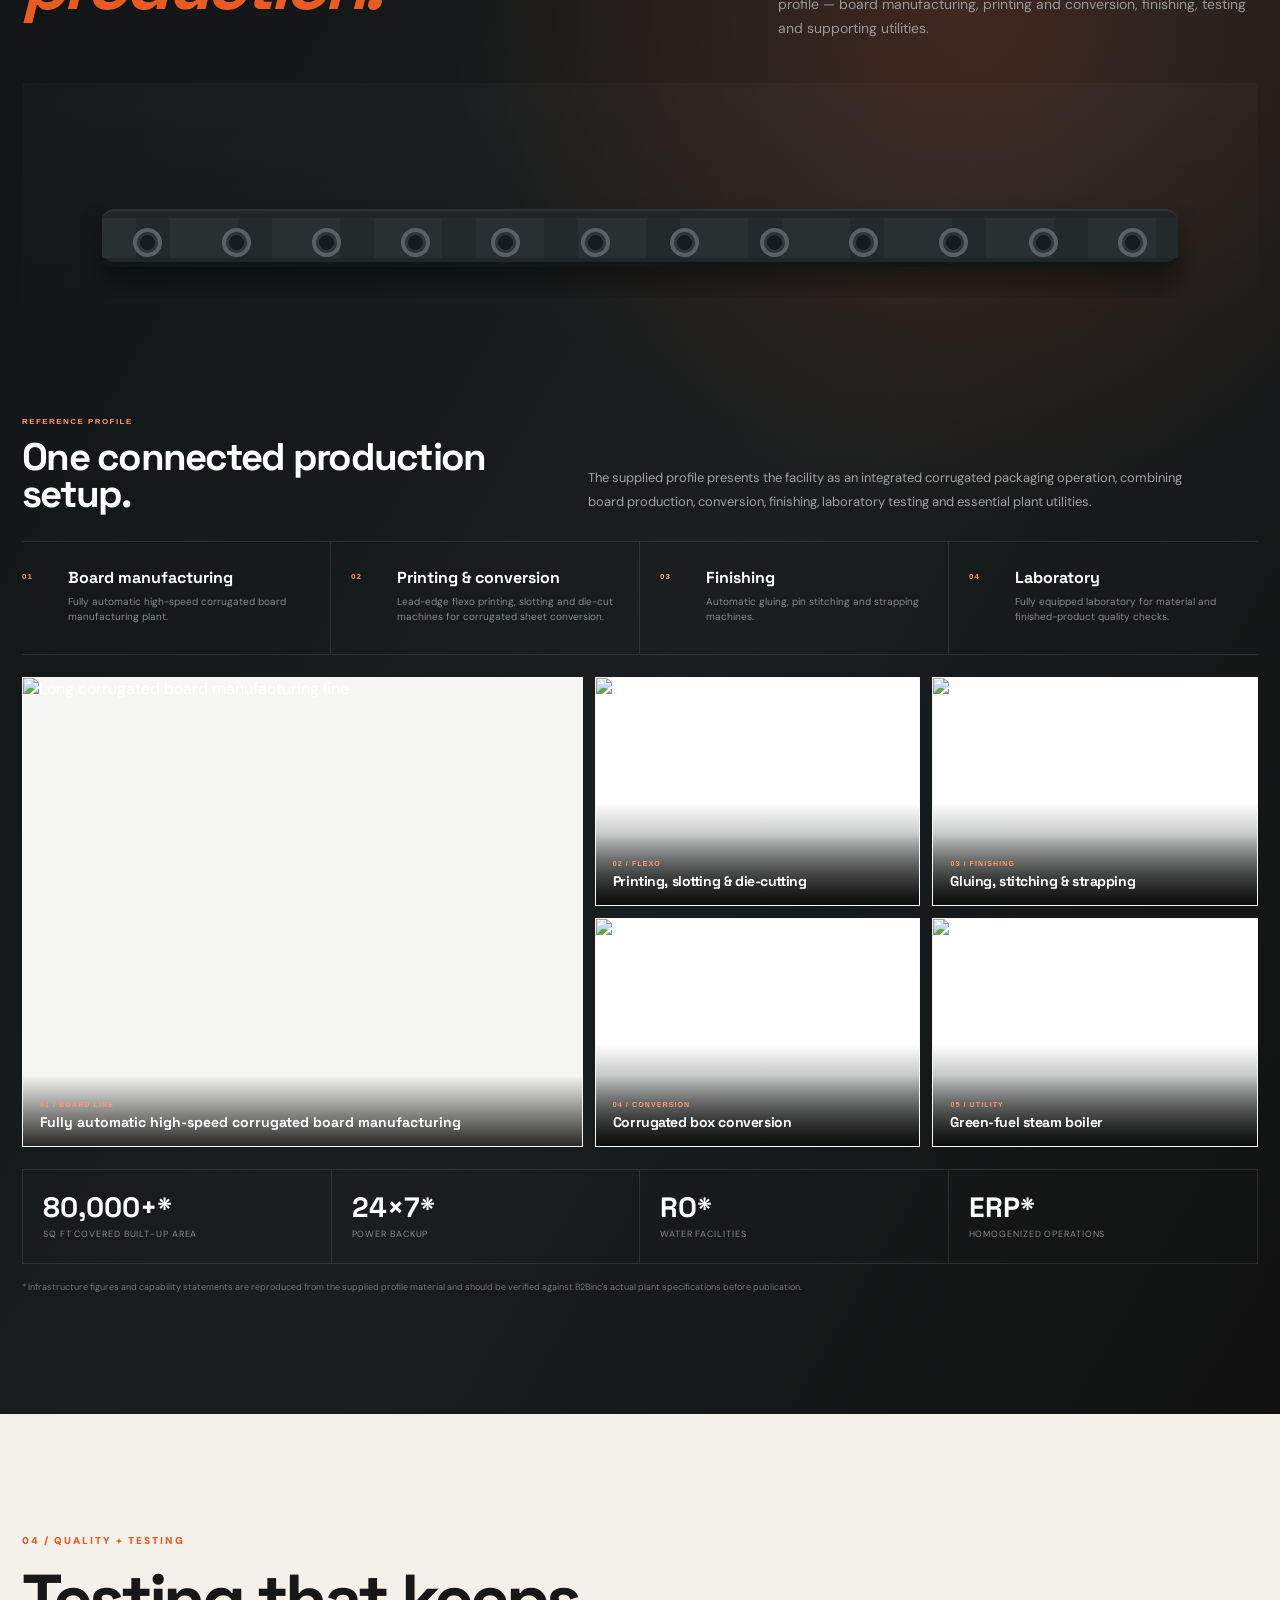
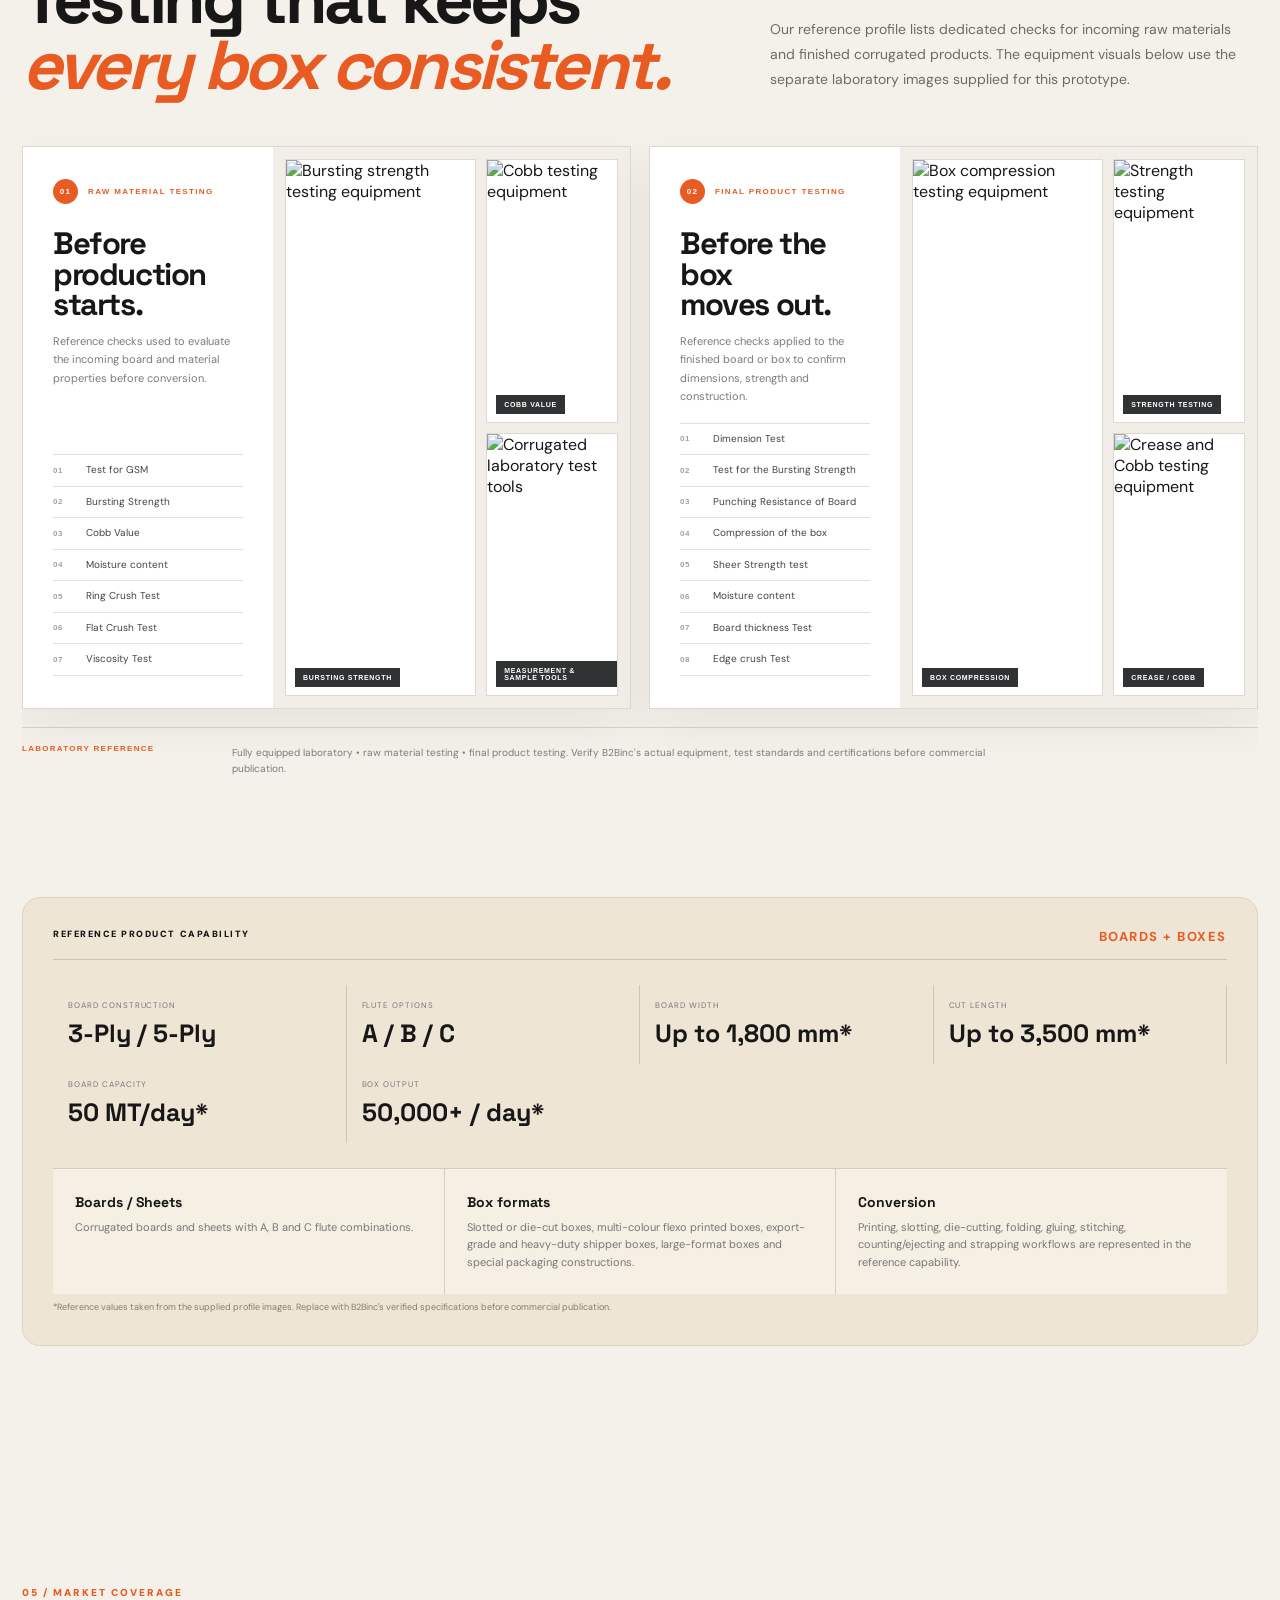
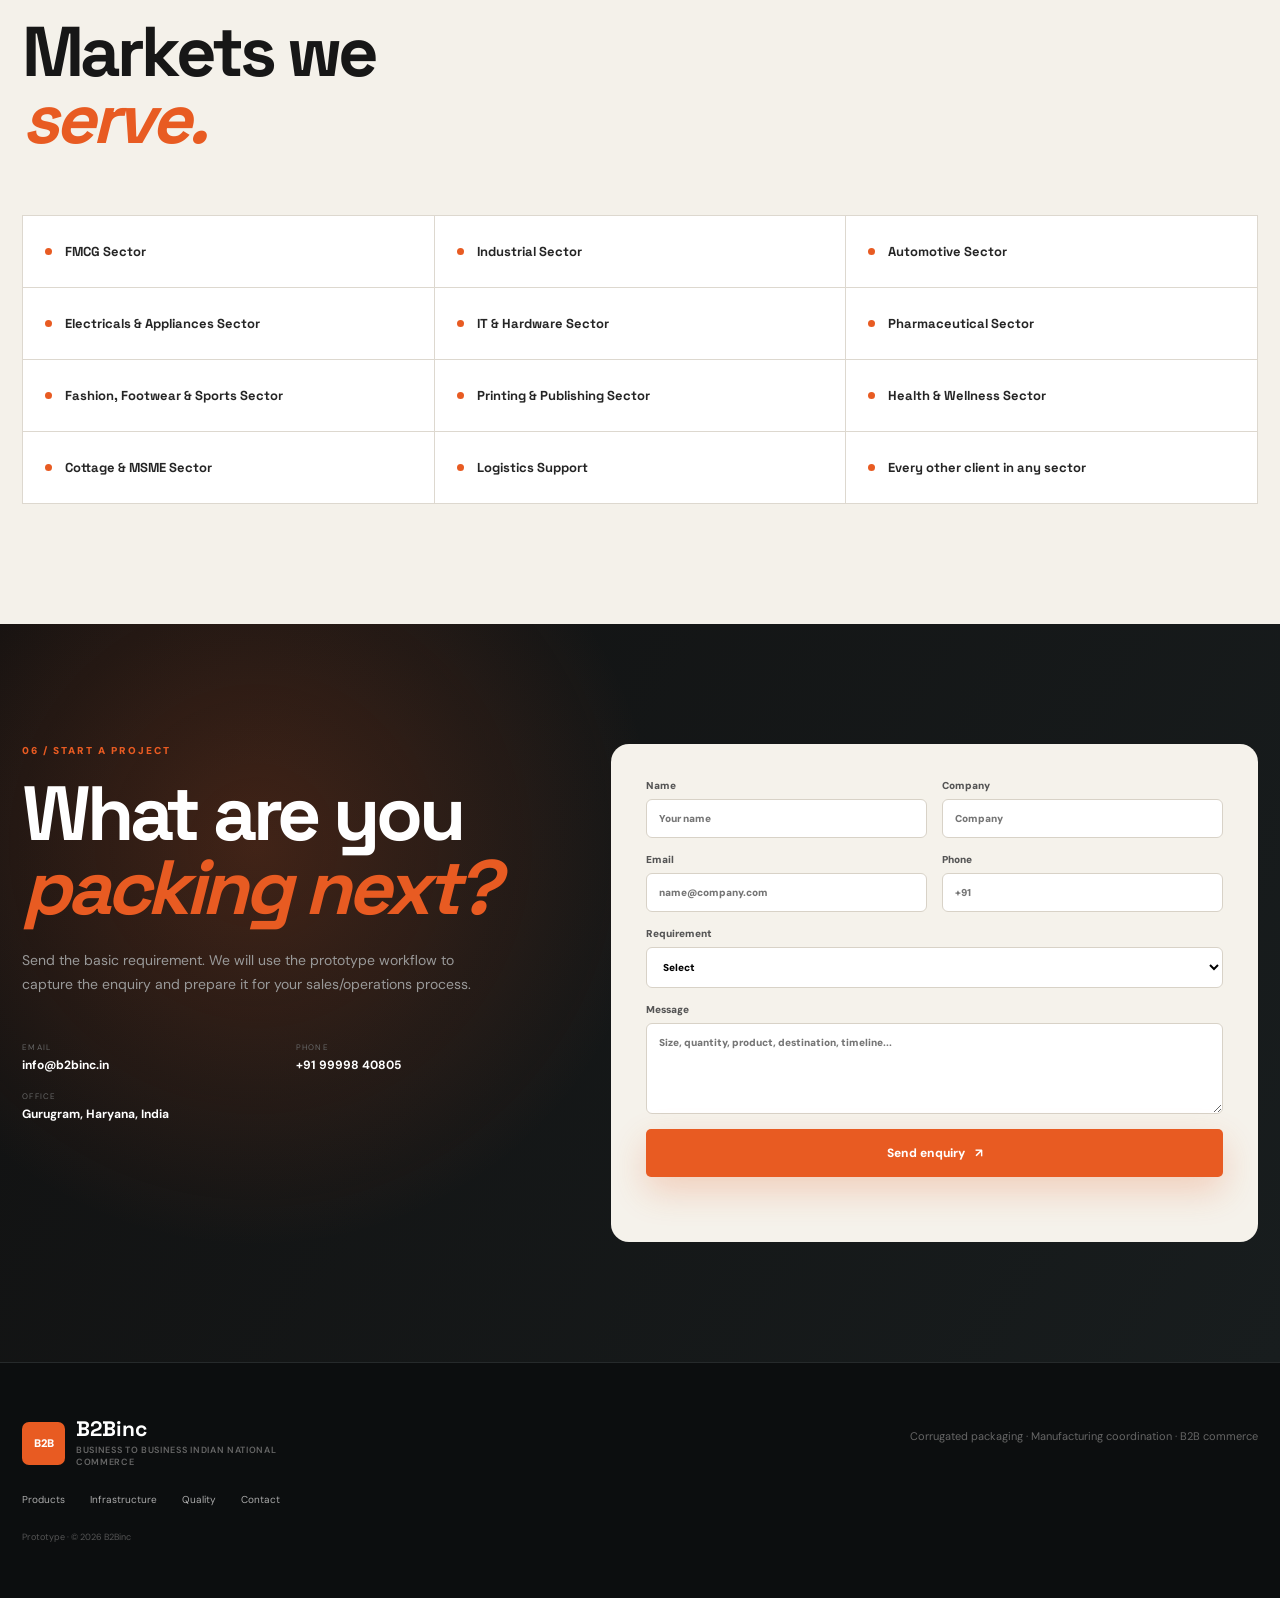
==== commit 225ee687: "commit" ====
--- a/index.html
+++ b/index.html
@@ -1,105 +1,142 @@
 <!doctype html>
-<html lang="en-IN">
+<html lang="en-IN"> 
 <head>
+<!-- Google tag (gtag.js) -->
+<script async src="https://www.googletagmanager.com/gtag/js?id=G-R56TPONGTZ"></script>
+<script>
+  window.dataLayer = window.dataLayer || [];
+  function gtag(){dataLayer.push(arguments);}
+  gtag('js', new Date());
+
+  gtag('config', 'G-R56TPONGTZ');
+</script>
   <meta charset="utf-8">
-  <meta name="viewport" content="width=device-width, initial-scale=1">
-  <title>Custom Corrugated Boxes in Gurugram | B2Binc</title>
-  <meta name="description" content="Discuss custom corrugated boxes, boards and printed cartons with B2Binc in Gurugram. Share your product size, quantity and destination to request a quote.">
-  <meta name="robots" content="index,follow,max-image-preview:large">
-  <link rel="canonical" href="https://b2binc.in/">
-  <meta name="theme-color" content="#10100f">
-  <meta property="og:type" content="website">
-  <meta property="og:site_name" content="B2Binc">
-  <meta property="og:locale" content="en_IN">
-  <meta property="og:title" content="Custom Corrugated Boxes in Gurugram | B2Binc">
-  <meta property="og:description" content="Discuss custom corrugated boxes, boards and printed cartons with B2Binc in Gurugram. Share your product size, quantity and destination to request a quote.">
-  <meta property="og:url" content="https://b2binc.in/">
-  <meta property="og:image" content="https://b2binc.in/assets/industrial-packaging.jpeg">
-  <meta property="og:image:alt" content="Corrugated packaging for shipping">
-  <meta name="twitter:card" content="summary_large_image">
-  <meta name="twitter:title" content="Custom Corrugated Boxes in Gurugram | B2Binc">
-  <meta name="twitter:description" content="Discuss corrugated boxes, boards and printed cartons with B2Binc in Gurugram.">
-  <meta name="twitter:image" content="https://b2binc.in/assets/industrial-packaging.jpeg">
-  <link rel="preload" as="image" href="assets/industrial-packaging.jpeg">
+  <meta name="viewport" content="width=device-width,initial-scale=1">
+  
+<title>Corrugated Boxes &amp; Industrial Packaging in Gurugram | B2Binc</title>
+<meta name="description" content="B2Binc supplies corrugated boards, custom shipping boxes, printed cartons and industrial packaging in Gurugram, Haryana, for businesses across India. Request a quote.">
+<meta name="robots" content="index, follow, max-image-preview:large">
+<link rel="canonical" href="https://b2binc.in/">
+<meta name="theme-color" content="#10100f">
+<meta property="og:type" content="website">
+<meta property="og:site_name" content="B2Binc">
+<meta property="og:locale" content="en_IN">
+<meta property="og:title" content="Corrugated Boxes &amp; Industrial Packaging in Gurugram | B2Binc">
+<meta property="og:description" content="B2Binc supplies corrugated boards, custom shipping boxes, printed cartons and industrial packaging in Gurugram, Haryana, for businesses across India. Request a quote.">
+<meta property="og:url" content="https://b2binc.in/">
+<meta property="og:image" content="https://b2binc.in/assets/industrial-packaging.jpeg">
+<meta property="og:image:alt" content="Corrugated industrial packaging by B2Binc">
+<meta name="twitter:card" content="summary_large_image">
+<meta name="twitter:title" content="Corrugated Boxes &amp; Industrial Packaging in Gurugram | B2Binc">
+<meta name="twitter:description" content="Corrugated boards, custom shipping boxes, printed cartons and industrial packaging from Gurugram, Haryana.">
+<meta name="twitter:image" content="https://b2binc.in/assets/industrial-packaging.jpeg">
+<meta name="twitter:image:alt" content="Corrugated industrial packaging by B2Binc">
   <link rel="icon" type="image/svg+xml" href="assets/b2binc-favicon.svg?v=2">
+  <link rel="shortcut icon" href="assets/b2binc-favicon.svg?v=2">
   <link rel="preconnect" href="https://fonts.googleapis.com">
   <link rel="preconnect" href="https://fonts.gstatic.com" crossorigin>
   <link href="https://fonts.googleapis.com/css2?family=DM+Sans:wght@400;500;600;700;800&family=Space+Grotesk:wght@400;500;600;700&display=swap" rel="stylesheet">
   <link rel="stylesheet" href="styles.css">
-  <link rel="stylesheet" href="seo-pages.css">
-  <script type="application/ld+json">
-  {
-    "@context":"https://schema.org",
-    "@graph":[
-      {
-        "@type":"Organization",
-        "@id":"https://b2binc.in/#organization",
-        "name":"B2Binc",
-        "url":"https://b2binc.in/",
-        "description":"Corrugated packaging enquiries for businesses in Gurugram and across India.",
-        "email":"info@b2binc.in",
-        "telephone":"+919999840805",
-        "address":{"@type":"PostalAddress","addressLocality":"Gurugram","addressRegion":"Haryana","addressCountry":"IN"},
-        "areaServed":{"@type":"Country","name":"India"},
-        "contactPoint":{"@type":"ContactPoint","contactType":"Sales","email":"info@b2binc.in","telephone":"+919999840805"}
+  
+<script type="application/ld+json">
+{
+  "@context": "https://schema.org",
+  "@graph": [
+    {
+      "@type": "Organization",
+      "@id": "https://b2binc.in/#organization",
+      "name": "B2Binc",
+      "legalName": "Business to Business Indian National Commerce",
+      "url": "https://b2binc.in/",
+      "description": "B2Binc supplies corrugated boards, custom corrugated boxes, flexo-printed cartons and industrial packaging solutions.",
+      "email": "info@b2binc.in",
+      "telephone": "+919999840805",
+      "address": {
+        "@type": "PostalAddress",
+        "addressLocality": "Gurugram",
+        "addressRegion": "Haryana",
+        "addressCountry": "IN"
       },
-      {
-        "@type":"WebSite",
-        "@id":"https://b2binc.in/#website",
-        "url":"https://b2binc.in/",
-        "name":"B2Binc",
-        "publisher":{"@id":"https://b2binc.in/#organization"},
-        "inLanguage":"en-IN"
+      "areaServed": {
+        "@type": "Country",
+        "name": "India"
       },
-      {
-        "@type":"WebPage",
-        "@id":"https://b2binc.in/#webpage",
-        "url":"https://b2binc.in/",
-        "name":"Custom Corrugated Boxes in Gurugram | B2Binc",
-        "description":"Discuss custom corrugated boxes, boards and printed cartons with B2Binc in Gurugram.",
-        "isPartOf":{"@id":"https://b2binc.in/#website"},
-        "about":{"@id":"https://b2binc.in/#organization"},
-        "inLanguage":"en-IN"
+      "knowsAbout": [
+        "Corrugated Boards",
+        "Custom Corrugated Boxes",
+        "Industrial Packaging",
+        "Flexo Printed Cartons",
+        "Shipping Boxes",
+        "Die Cut Packaging"
+      ],
+      "contactPoint": {
+        "@type": "ContactPoint",
+        "contactType": "Sales",
+        "email": "info@b2binc.in",
+        "telephone": "+919999840805",
+        "availableLanguage": ["English", "Hindi"]
       }
-    ]
-  }
-  </script>
+    },
+    {
+      "@type": "WebSite",
+      "@id": "https://b2binc.in/#website",
+      "url": "https://b2binc.in/",
+      "name": "B2Binc",
+      "publisher": { "@id": "https://b2binc.in/#organization" },
+      "inLanguage": "en-IN"
+    },
+    {
+      "@type": "WebPage",
+      "@id": "https://b2binc.in/#webpage",
+      "url": "https://b2binc.in/",
+      "name": "Corrugated Boxes & Industrial Packaging in Gurugram | B2Binc",
+      "description": "B2Binc supplies corrugated boards, custom shipping boxes, printed cartons and industrial packaging in Gurugram, Haryana, for businesses across India.",
+      "isPartOf": { "@id": "https://b2binc.in/#website" },
+      "about": { "@id": "https://b2binc.in/#organization" },
+      "inLanguage": "en-IN"
+    }
+  ]
+}
+</script>
+
 </head>
 <body>
-  <div class="top-progress" aria-hidden="true"></div>
-  <div class="grain" aria-hidden="true"></div>
+  <div class="top-progress"></div>
+  <div class="grain"></div>
 
   <header class="header">
-    <a class="logo" href="/" aria-label="B2Binc home">
+    <a class="logo" href="#home">
       <span class="logo-mark">B2B</span>
       <span><b>B2Binc</b><small>BUSINESS TO BUSINESS INDIAN NATIONAL COMMERCE</small></span>
     </a>
-    <button class="hamburger" type="button" aria-label="Open navigation" aria-controls="site-nav" aria-expanded="false">☰</button>
-    <nav id="site-nav" aria-label="Main navigation">
-      <a href="/corrugated-boxes.html">Boxes</a>
-      <a href="/corrugated-boards.html">Boards</a>
-      <a href="/printed-cartons.html">Printed cartons</a>
-      <a href="#how-to-quote">How to order</a>
+    <button class="hamburger" aria-label="Menu">☰</button>
+    <nav>
+      <a href="#products">Products</a>
+      <a href="#infrastructure">Infrastructure</a>
+      <a href="#quality">Quality</a>
+      <a href="#sectors">Sectors</a>
       <a href="#contact">Contact</a>
     </nav>
-    <a class="header-cta" href="#contact">Request a quote <span>↗</span></a>
+    <a class="header-cta" href="#contact">Get a Quote <span>↗</span></a>
   </header>
 
   <main>
     <section class="hero" id="home">
-      <div class="hero-lines" aria-hidden="true"></div>
-      <div class="hero-glow glow-one" aria-hidden="true"></div>
-      <div class="hero-glow glow-two" aria-hidden="true"></div>
-      <div class="hero-image"><img src="assets/industrial-packaging.jpeg" alt="Corrugated packaging for shipping" width="1280" height="698" fetchpriority="high" decoding="async"></div>
-      <div class="hero-overlay" aria-hidden="true"></div>
+      <div class="hero-lines"></div>
+      <div class="hero-glow glow-one"></div>
+      <div class="hero-glow glow-two"></div>
+      <div class="hero-image"><img src="assets/industrial-packaging.jpeg" alt="Corrugated industrial packaging" fetchpriority="high" decoding="async"></div>
+      <div class="hero-overlay"></div>
+
       <div class="hero-inner reveal">
-        <div class="hero-tag"><span></span> CORRUGATED PACKAGING · GURUGRAM</div>
+        <div class="hero-tag"><span></span> PACKAGING / MANUFACTURING / TRADE</div>
         <h1>Corrugated boxes<br><i>built to protect</i><br>your products.</h1>
-        <p>B2Binc helps businesses plan corrugated packaging for storage, handling and shipping. Tell us what you pack and where it travels to discuss available options and request a quote.</p>
+        <p>B2Binc engineers corrugated packaging that protects your products during storage, handling and transit. We manufacture and coordinate custom corrugated boxes, shipping cartons, printed packaging and heavy-duty industrial packaging solutions for businesses across India.</p>
         <div class="hero-buttons">
           <a href="#products" class="button orange">Explore packaging <b>↓</b></a>
-          <a href="#contact" class="button outline">Talk to our team</a>
-        </div>
+          <a href="#infrastructure" class="button outline">See capabilities</a>
+        </div>
+
         <div class="hero-box" aria-hidden="true">
           <div class="hero-box-card">
             <div class="hero-box-face hero-box-front">
@@ -113,127 +150,343 @@
             <div class="hero-box-face hero-box-top"></div>
           </div>
         </div>
-        <div class="hero-metrics" aria-label="B2Binc packaging options">
-          <div><b>Custom</b><span>packaging enquiries</span></div>
-          <div><b>Multiple</b><span>box and board formats</span></div>
-          <div><b>Gurugram</b><span>serving businesses across India</span></div>
-        </div>
-      </div>
-      <div class="scroll-hint" aria-hidden="true">SCROLL <span>↓</span></div>
-    </section>
-
-    <section class="ticker" aria-label="Packaging topics">
-      <div class="ticker-track" aria-hidden="true">
-        <span>CORRUGATED BOXES</span><b>✦</b><span>PACKAGING BOARDS</span><b>✦</b><span>PRINTED CARTONS</span><b>✦</b><span>SHIPPING PACKAGING</span><b>✦</b><span>CUSTOM REQUIREMENTS</span><b>✦</b><span>CORRUGATED BOXES</span><b>✦</b><span>PACKAGING BOARDS</span><b>✦</b><span>PRINTED CARTONS</span><b>✦</b>
-      </div>
-    </section>
-
-    <section class="section seo-home-products" id="products">
+
+        <div class="hero-metrics">
+          <div><b data-count="3">0</b><span>Core board layers</span></div>
+          <div><b data-count="11">0</b><span>Target sectors</span></div>
+          <div><b data-count="4">0</b><span>Production stages</span></div>
+        </div>
+      </div>
+
+      <div class="scroll-hint">SCROLL <span>↓</span></div>
+    </section>
+
+    <section class="ticker">
+      <div class="ticker-track">
+        <span>CORRUGATED BOARD</span><b>✦</b><span>3-PLY / 5-PLY</span><b>✦</b>
+        <span>FLEXO PRINTING</span><b>✦</b><span>SLOTTING & DIE-CUT</span><b>✦</b>
+        <span>GLUING & STITCHING</span><b>✦</b><span>QUALITY TESTING</span><b>✦</b>
+        <span>CUSTOM PACKAGING</span><b>✦</b><span>LOGISTICS</span><b>✦</b>
+        <span>CORRUGATED BOARD</span><b>✦</b><span>3-PLY / 5-PLY</span><b>✦</b>
+      </div>
+    </section>
+
+    <section class="products section" id="products">
       <div class="product-system-head reveal">
         <div>
-          <p class="label">PACKAGING OPTIONS</p>
-          <h2>Start with the product.<br><em>Plan for the journey.</em></h2>
-        </div>
-        <p>Product dimensions, handling, storage and destination all affect a packaging requirement. Explore the main categories or send your details so B2Binc can confirm current options and pricing.</p>
-      </div>
-      <div class="seo-offer-grid">
-        <article class="seo-offer-card reveal">
-          <a class="seo-offer-image" href="/corrugated-boxes.html" aria-label="Explore corrugated box options">
-            <img src="assets/product-airport-box-01.jpeg" alt="Corrugated shipping box example" width="1280" height="698" loading="lazy" decoding="async">
-          </a>
-          <div class="seo-offer-copy">
-            <p class="label">BOXES</p>
-            <h3><a href="/corrugated-boxes.html">Custom corrugated boxes</a></h3>
-            <p>Share your product size, packed weight and shipping conditions to discuss a suitable box requirement.</p>
-            <a class="seo-text-link" href="/corrugated-boxes.html">Explore box options <span>↗</span></a>
+          <p class="label">02 / PRODUCT SYSTEM</p>
+          <h2>One material.<br><em>Many possibilities.</em></h2>
+        </div>
+        <p>We offer Corrugated Boxes which are manufactured as per highest standards and international industry-set norms by using advanced machinery.</p>
+      </div>
+
+      <div class="product-reference-note reveal">
+        <span>REFERENCE PROFILE</span>
+        <p>The product details and capacity figures below reproduce information from the supplied company profile for this prototype. Verify B2Binc's actual specifications and capacity before publishing.</p>
+      </div>
+
+      <div class="product-system-layout">
+        <div class="product-system-copy">
+          <article class="product-info-block reveal">
+            <div class="product-info-number">01</div>
+            <div>
+              <h3>Boards</h3>
+              <p>Corrugated boards / sheets for packaging construction and conversion.</p>
+              <ul>
+                <li>Available with <strong>A, B and C flute combinations</strong></li>
+                <li>Board width up to <strong>1800 mm</strong><sup>*</sup></li>
+                <li>Cut length up to <strong>3500 mm</strong><sup>*</sup></li>
+                <li>Current capacity: <strong>50 metric tons per day</strong><sup>*</sup></li>
+              </ul>
+            </div>
+          </article>
+
+          <article class="product-info-block reveal">
+            <div class="product-info-number">02</div>
+            <div>
+              <h3>Boxes</h3>
+              <p>Packaging boxes in multiple constructions and finishing options.</p>
+              <ul>
+                <li>Slotted Type or Die-Cut Boxes</li>
+                <li>Multi-colour Flexo Printed Boxes</li>
+                <li>Export-Grade and Heavy-Duty Shipper Boxes</li>
+                <li>Large Format Boxes</li>
+                <li>Any Special Packaging Boxes as required</li>
+                <li>Current capacity: <strong>Over 50,000 boxes per day</strong><sup>*</sup></li>
+              </ul>
+            </div>
+          </article>
+        </div>
+
+        <div class="product-system-visual reveal" data-product-slideshow>
+          <figure class="product-feature-image product-feature-large product-slideshow-frame">
+            <img data-product-slide-image src="assets/product-airport-box-01.jpeg" alt="B2Binc corrugated box prepared for airport logistics" loading="lazy" decoding="async">
+            <div class="product-slide-progress" aria-hidden="true"><span></span></div>
+            <figcaption><span data-product-slide-kicker>01 / SHIPPING</span><b data-product-slide-title>Protection built for movement.</b></figcaption>
+          </figure>
+        </div>
+      </div>
+
+      <div class="product-capability-strip reveal">
+        <div><b>1800 <small>mm*</small></b><span>Reference board width</span></div>
+        <div><b>3500 <small>mm*</small></b><span>Reference cut length</span></div>
+        <div><b>50 <small>MT/day*</small></b><span>Reference board capacity</span></div>
+        <div><b>50,000+ <small>boxes/day*</small></b><span>Reference box capacity</span></div>
+      </div>
+
+      <div class="product-formats reveal">
+        <div class="product-formats-head">
+          <div>
+            <p class="label">PACKAGING FORMATS</p>
+            <h3>From board to finished box.</h3>
+          </div>
+          <p>Representative corrugated applications covering standard shipping, printed cartons, heavy-duty packaging and special product packs.</p>
+        </div>
+
+        <div class="product-format-grid" data-mobile-format-rotator>
+          <figure>
+            <img src="assets/custom-boxes.jpeg" alt="Corrugated boards and custom boxes" loading="lazy" decoding="async">
+            <figcaption>Corrugated boards & sheets</figcaption>
+          </figure>
+          <figure>
+            <img src="assets/shipping-boxes.jpeg" alt="Corrugated shipping boxes" loading="lazy" decoding="async">
+            <figcaption>Slotted & shipping boxes</figcaption>
+          </figure>
+          <figure>
+            <img src="assets/branded-box.jpeg" alt="Multi-colour flexo printed corrugated box" loading="lazy" decoding="async">
+            <figcaption>Multi-colour flexo printed boxes</figcaption>
+          </figure>
+          <figure>
+            <img src="assets/industrial-packaging.jpeg" alt="Heavy-duty industrial corrugated packaging" loading="lazy" decoding="async">
+            <figcaption>Export-grade & heavy-duty shippers</figcaption>
+          </figure>
+          <figure>
+            <img src="assets/bike-packaging.jpeg" alt="Large format corrugated product packaging" loading="lazy" decoding="async">
+            <figcaption>Large format & special packaging</figcaption>
+          </figure>
+          <figure>
+            <img src="assets/mailer-box.jpeg" alt="Custom corrugated mailer packaging" loading="lazy" decoding="async">
+            <figcaption>Custom packaging formats</figcaption>
+          </figure>
+        </div>
+      </div>
+
+      <p class="product-footnote">* Reference figures reproduced from the supplied profile material; verify B2Binc specifications before publication.</p>
+    </section>
+
+    <section class="machine-section" id="infrastructure">
+      <div class="machine-bg"></div>
+      <div class="section machine-content">
+        <div class="heading light reveal">
+          <div><p class="label">03 / INFRASTRUCTURE</p><h2>Built for<br><em>corrugated production.</em></h2></div>
+          <p>A simple view of the infrastructure described in the supplied company profile — board manufacturing, printing and conversion, finishing, testing and supporting utilities.</p>
+        </div>
+
+        <div class="machine-floor">
+          <div class="conveyor-stage" aria-label="Animated corrugated boxes moving on a conveyor">
+            <div class="conveyor-track">
+              <div class="conveyor-rollers" aria-hidden="true">
+                <i></i><i></i><i></i><i></i><i></i><i></i><i></i><i></i><i></i><i></i><i></i><i></i>
+              </div>
+              <div class="conveyor-belt-surface"></div>
+            </div>
+            <div class="conveyor-carton carton-one"><div class="carton-flap"></div><div class="carton-face"><b>B2Binc</b><small>CUSTOM BOX</small></div><div class="carton-tape"></div></div>
+            <div class="conveyor-carton carton-two"><div class="carton-flap"></div><div class="carton-face"><b>B2Binc</b><small>PACK • PROTECT</small></div><div class="carton-tape"></div></div>
+            <div class="conveyor-carton carton-three"><div class="carton-flap"></div><div class="carton-face"><b>B2Binc</b><small>MOVE SAFELY</small></div><div class="carton-tape"></div></div>
+          </div>
+        </div>
+
+        <div class="infra-simple-intro reveal">
+          <div>
+            <p class="infra-kicker">REFERENCE PROFILE</p>
+            <h3>One connected production setup.</h3>
+          </div>
+          <p>The supplied profile presents the facility as an integrated corrugated packaging operation, combining board production, conversion, finishing, laboratory testing and essential plant utilities.</p>
+        </div>
+
+        <div class="infra-capability-list reveal">
+          <article><span>01</span><div><h3>Board manufacturing</h3><p>Fully automatic high-speed corrugated board manufacturing plant.</p></div></article>
+          <article><span>02</span><div><h3>Printing &amp; conversion</h3><p>Lead-edge flexo printing, slotting and die-cut machines for corrugated sheet conversion.</p></div></article>
+          <article><span>03</span><div><h3>Finishing</h3><p>Automatic gluing, pin stitching and strapping machines.</p></div></article>
+          <article><span>04</span><div><h3>Laboratory</h3><p>Fully equipped laboratory for material and finished-product quality checks.</p></div></article>
+        </div>
+
+        <div class="infra-machine-showcase reveal" data-mobile-infra-rotator>
+          <figure class="infra-machine-feature">
+            <img src="assets/infra/board-manufacturing-line.png" alt="Long corrugated board manufacturing line" loading="lazy" decoding="async">
+            <figcaption><span>01 / BOARD LINE</span><b>Fully automatic high-speed corrugated board manufacturing</b></figcaption>
+          </figure>
+          <figure class="infra-machine-card">
+            <img src="assets/infra/flexo-printing-machine.png" alt="Flexographic printing machine for corrugated packaging" loading="lazy" decoding="async">
+            <figcaption><span>02 / FLEXO</span><b>Printing, slotting &amp; die-cutting</b></figcaption>
+          </figure>
+          <figure class="infra-machine-card">
+            <img src="assets/infra/folder-gluer-strapping.png" alt="Corrugated folder gluer and strapping equipment" loading="lazy" decoding="async">
+            <figcaption><span>03 / FINISHING</span><b>Gluing, stitching &amp; strapping</b></figcaption>
+          </figure>
+          <figure class="infra-machine-card">
+            <img src="assets/infra/box-conversion-finishing.png" alt="Corrugated box conversion and finishing machine" loading="lazy" decoding="async">
+            <figcaption><span>04 / CONVERSION</span><b>Corrugated box conversion</b></figcaption>
+          </figure>
+          <figure class="infra-machine-card">
+            <img src="assets/infra/steam-boiler-generated.png" alt="Industrial steam boiler supporting corrugated production" loading="lazy" decoding="async">
+            <figcaption><span>05 / UTILITY</span><b>Green-fuel steam boiler</b></figcaption>
+          </figure>
+        </div>
+
+        <div class="infra-utility-row reveal">
+          <div><b>80,000+*</b><span>sq ft covered built-up area</span></div>
+          <div><b>24×7*</b><span>power backup</span></div>
+          <div><b>RO*</b><span>water facilities</span></div>
+          <div><b>ERP*</b><span>homogenized operations</span></div>
+        </div>
+
+        <p class="infra-source-note">* Infrastructure figures and capability statements are reproduced from the supplied profile material and should be verified against B2Binc's actual plant specifications before publication.</p>
+      </div>
+    </section>
+
+    <section class="testing-section section" id="quality">
+      <div class="testing-head reveal">
+        <div>
+          <p class="label">04 / QUALITY + TESTING</p>
+          <h2>Testing that keeps<br><em>every box consistent.</em></h2>
+        </div>
+        <p>Our reference profile lists dedicated checks for incoming raw materials and finished corrugated products. The equipment visuals below use the separate laboratory images supplied for this prototype.</p>
+      </div>
+
+      <div class="testing-panels">
+        <article class="testing-panel reveal">
+          <div class="testing-panel-copy">
+            <div class="testing-panel-kicker"><span>01</span> RAW MATERIAL TESTING</div>
+            <h3>Before production<br>starts.</h3>
+            <p>Reference checks used to evaluate the incoming board and material properties before conversion.</p>
+            <ul class="testing-list-simple">
+              <li><b>01</b> Test for GSM</li>
+              <li><b>02</b> Bursting Strength</li>
+              <li><b>03</b> Cobb Value</li>
+              <li><b>04</b> Moisture content</li>
+              <li><b>05</b> Ring Crush Test</li>
+              <li><b>06</b> Flat Crush Test</li>
+              <li><b>07</b> Viscosity Test</li>
+            </ul>
+          </div>
+          <div class="testing-image-grid">
+            <figure class="testing-image-main"><img src="assets/test-bursting-strength.png" alt="Bursting strength testing equipment" loading="lazy" decoding="async"><figcaption>Bursting Strength</figcaption></figure>
+            <figure><img src="assets/test-cobb.png" alt="Cobb testing equipment" loading="lazy" decoding="async"><figcaption>Cobb Value</figcaption></figure>
+            <figure><img src="assets/test-tools-overview.png" alt="Corrugated laboratory test tools" loading="lazy" decoding="async"><figcaption>Measurement & sample tools</figcaption></figure>
           </div>
         </article>
-        <article class="seo-offer-card reveal">
-          <a class="seo-offer-image" href="/corrugated-boards.html" aria-label="Explore corrugated board options">
-            <img src="assets/custom-boxes.jpeg" alt="Corrugated board and box packaging example" width="588" height="390" loading="lazy" decoding="async">
-          </a>
-          <div class="seo-offer-copy">
-            <p class="label">BOARDS AND SHEETS</p>
-            <h3><a href="/corrugated-boards.html">Corrugated boards</a></h3>
-            <p>Describe the sheet size and how the board will be used or converted so available options can be confirmed.</p>
-            <a class="seo-text-link" href="/corrugated-boards.html">Explore board options <span>↗</span></a>
+
+        <article class="testing-panel reveal">
+          <div class="testing-panel-copy">
+            <div class="testing-panel-kicker"><span>02</span> FINAL PRODUCT TESTING</div>
+            <h3>Before the box<br>moves out.</h3>
+            <p>Reference checks applied to the finished board or box to confirm dimensions, strength and construction.</p>
+            <ul class="testing-list-simple">
+              <li><b>01</b> Dimension Test</li>
+              <li><b>02</b> Test for the Bursting Strength</li>
+              <li><b>03</b> Punching Resistance of Board</li>
+              <li><b>04</b> Compression of the box</li>
+              <li><b>05</b> Sheer Strength test</li>
+              <li><b>06</b> Moisture content</li>
+              <li><b>07</b> Board thickness Test</li>
+              <li><b>08</b> Edge crush Test</li>
+            </ul>
+          </div>
+          <div class="testing-image-grid">
+            <figure class="testing-image-main"><img src="assets/test-box-compression.png" alt="Box compression testing equipment" loading="lazy" decoding="async"><figcaption>Box Compression</figcaption></figure>
+            <figure><img src="assets/test-tensile.png" alt="Strength testing equipment" loading="lazy" decoding="async"><figcaption>Strength Testing</figcaption></figure>
+            <figure><img src="assets/test-crease-cobb.png" alt="Crease and Cobb testing equipment" loading="lazy" decoding="async"><figcaption>Crease / Cobb</figcaption></figure>
           </div>
         </article>
-        <article class="seo-offer-card reveal">
-          <a class="seo-offer-image" href="/printed-cartons.html" aria-label="Explore printed carton options">
-            <img src="assets/branded-box.jpeg" alt="Printed corrugated carton example" width="1280" height="698" loading="lazy" decoding="async">
-          </a>
-          <div class="seo-offer-copy">
-            <p class="label">PRINTED CARTONS</p>
-            <h3><a href="/printed-cartons.html">Printed corrugated cartons</a></h3>
-            <p>Include artwork, print requirements, carton dimensions and order quantity in your enquiry.</p>
-            <a class="seo-text-link" href="/printed-cartons.html">Explore printed cartons <span>↗</span></a>
-          </div>
-        </article>
-      </div>
-      <p class="seo-image-note">Images show packaging examples. Confirm product specifications, finish and availability for your order.</p>
-    </section>
-
-    <section class="seo-process" id="how-to-quote">
-      <div class="section seo-process-inner">
-        <div class="heading light reveal">
-          <div><p class="label">HOW TO REQUEST A QUOTE</p><h2>Give us the details<br><em>that shape the box.</em></h2></div>
-          <p>A clear brief helps the team understand the product and its route before discussing packaging options.</p>
-        </div>
-        <ol class="seo-process-grid">
-          <li class="reveal"><span>01</span><h3>Product</h3><p>Share the product dimensions, packed weight and any fragile or sensitive parts.</p></li>
-          <li class="reveal"><span>02</span><h3>Journey</h3><p>Describe storage, stacking, handling and the destination or shipping route.</p></li>
-          <li class="reveal"><span>03</span><h3>Order</h3><p>Include the quantity, preferred delivery timing and any print or labeling needs.</p></li>
-          <li class="reveal"><span>04</span><h3>Next steps</h3><p>B2Binc will confirm which options are available and share the next steps for a quote.</p></li>
-        </ol>
-      </div>
-    </section>
-
-    <section class="section seo-location" aria-labelledby="location-title">
-      <div class="seo-location-copy reveal">
-        <p class="label">B2Binc · GURUGRAM</p>
-        <h2 id="location-title">Packaging enquiries<br><em>from one clear brief.</em></h2>
-        <p>Contact B2Binc in Gurugram, Haryana, with your packaging requirements. The team can discuss corrugated boxes, boards and printed carton enquiries for businesses across India.</p>
-      </div>
-      <div class="seo-location-card reveal">
-        <span>CONTACT</span>
-        <a href="mailto:info@b2binc.in">info@b2binc.in</a>
-        <a href="tel:+919999840805">+91 99998 40805</a>
-        <p>Gurugram, Haryana, India</p>
+      </div>
+
+      <div class="testing-note reveal">
+        <span>LABORATORY REFERENCE</span>
+        <p>Fully equipped laboratory • raw material testing • final product testing. Verify B2Binc's actual equipment, test standards and certifications before commercial publication.</p>
+      </div>
+    </section>
+
+    <section class="specs section">
+      <div class="spec-card reveal">
+        <div class="spec-top"><span>REFERENCE PRODUCT CAPABILITY</span><b>BOARDS + BOXES</b></div>
+        <div class="spec-body">
+          <div><span>BOARD CONSTRUCTION</span><b>3-Ply / 5-Ply</b></div>
+          <div><span>FLUTE OPTIONS</span><b>A / B / C</b></div>
+          <div><span>BOARD WIDTH</span><b>Up to 1,800 mm*</b></div>
+          <div><span>CUT LENGTH</span><b>Up to 3,500 mm*</b></div>
+          <div><span>BOARD CAPACITY</span><b>50 MT/day*</b></div>
+          <div><span>BOX OUTPUT</span><b>50,000+ / day*</b></div>
+        </div>
+        <div class="spec-details">
+          <div><b>Boards / Sheets</b><p>Corrugated boards and sheets with A, B and C flute combinations.</p></div>
+          <div><b>Box formats</b><p>Slotted or die-cut boxes, multi-colour flexo printed boxes, export-grade and heavy-duty shipper boxes, large-format boxes and special packaging constructions.</p></div>
+          <div><b>Conversion</b><p>Printing, slotting, die-cutting, folding, gluing, stitching, counting/ejecting and strapping workflows are represented in the reference capability.</p></div>
+        </div>
+        <small>*Reference values taken from the supplied profile images. Replace with B2Binc's verified specifications before commercial publication.</small>
+      </div>
+    </section>
+
+    <section class="sectors section" id="sectors">
+      <div class="heading market-heading reveal">
+        <div>
+          <p class="label">05 / MARKET COVERAGE</p>
+          <h2>Markets we<br><em>serve.</em></h2>
+        </div>
+      </div>
+
+      <div class="market-labels reveal" aria-label="Market sectors">
+        <span>FMCG Sector</span>
+        <span>Industrial Sector</span>
+        <span>Automotive Sector</span>
+        <span>Electricals &amp; Appliances Sector</span>
+        <span>IT &amp; Hardware Sector</span>
+        <span>Pharmaceutical Sector</span>
+        <span>Fashion, Footwear &amp; Sports Sector</span>
+        <span>Printing &amp; Publishing Sector</span>
+        <span>Health &amp; Wellness Sector</span>
+        <span>Cottage &amp; MSME Sector</span>
+        <span>Logistics Support</span>
+        <span>Every other client in any sector</span>
       </div>
     </section>
 
     <section class="cta-section" id="contact">
-      <div class="cta-bg" aria-hidden="true"></div>
+      <div class="cta-bg"></div>
       <div class="section cta-grid">
         <div class="cta-copy reveal">
-          <p class="label">REQUEST A QUOTE</p>
+          <p class="label">06 / START A PROJECT</p>
           <h2>What are you<br><em>packing next?</em></h2>
-          <p>Send product dimensions, packed weight, quantity and destination. B2Binc will confirm available packaging options and follow up about pricing.</p>
+          <p>Send the basic requirement. We will use the prototype workflow to capture the enquiry and prepare it for your sales/operations process.</p>
           <div class="contact-list">
-            <div><small>EMAIL</small><a href="mailto:info@b2binc.in">info@b2binc.in</a></div>
-            <div><small>PHONE</small><a href="tel:+919999840805">+91 99998 40805</a></div>
+            <div><small>EMAIL</small><b>info@b2binc.in</b></div>
+            <div><small>PHONE</small><b>+91 99998 40805</b></div>
             <div><small>OFFICE</small><b>Gurugram, Haryana, India</b></div>
           </div>
         </div>
         <form class="quote-form" id="quoteForm" novalidate>
           <input type="checkbox" name="botcheck" class="hp" tabindex="-1" autocomplete="off" aria-hidden="true">
           <label>Name<input id="name" name="name" required autocomplete="name" placeholder="Your name"></label>
-          <label>Company<input id="company" name="company" required autocomplete="organization" placeholder="Company"></label>
+          <label>Company<input id="company" name="company" required placeholder="Company"></label>
           <label>Email<input id="email" name="email" type="email" required autocomplete="email" placeholder="name@company.com"></label>
           <label>Phone<input id="phone" name="phone" type="tel" required autocomplete="tel" placeholder="+91"></label>
-          <label class="full">Packaging requirement
+          <label class="full">Requirement
             <select id="interest" name="interest" required>
               <option value="">Select</option>
-              <option>Corrugated boxes</option>
-              <option>Corrugated boards or sheets</option>
-              <option>Printed cartons</option>
-              <option>Other packaging requirement</option>
+              <option>Corrugated Board</option>
+              <option>Shipping Boxes</option>
+              <option>E-commerce Mailers</option>
+              <option>Industrial Packaging</option>
+              <option>Printed Cartons</option>
+              <option>Custom / Die-cut</option>
+              <option>Plastic / BOPP Bags</option>
+              <option>Import / Export</option>
+              <option>Other</option>
             </select>
           </label>
-          <label class="full">Message<textarea id="message" name="message" rows="5" required placeholder="Product size, packed weight, quantity, destination and timeline"></textarea></label>
+          <label class="full">Message<textarea id="message" name="message" rows="5" required placeholder="Size, quantity, product, destination, timeline..."></textarea></label>
           <button class="button orange full" id="formSubmitBtn" type="submit">Send enquiry <b>↗</b></button>
-          <div class="form-status full" id="formStatus" role="status" aria-live="polite"></div>
+          <div class="form-status full" id="formStatus" role="status"></div>
         </form>
       </div>
     </section>
@@ -242,11 +495,12 @@
   <footer>
     <div class="footer-inner">
       <div class="logo"><span class="logo-mark">B2B</span><span><b>B2Binc</b><small>BUSINESS TO BUSINESS INDIAN NATIONAL COMMERCE</small></span></div>
-      <p>Corrugated boxes · Boards and sheets · Printed cartons</p>
-      <div class="footer-links"><a href="/corrugated-boxes.html">Boxes</a><a href="/corrugated-boards.html">Boards</a><a href="/printed-cartons.html">Printed cartons</a><a href="#contact">Contact</a></div>
-      <small>© <span id="year"></span> B2Binc</small>
+      <p>Corrugated packaging · Manufacturing coordination · B2B commerce</p>
+      <div class="footer-links"><a href="#products">Products</a><a href="#infrastructure">Infrastructure</a><a href="#quality">Quality</a><a href="#contact">Contact</a></div>
+      <small>Prototype · © <span id="year"></span> B2Binc</small>
     </div>
   </footer>
-  <script src="script.js" defer></script>
+
+  <script src="script.js"></script>
 </body>
 </html>
